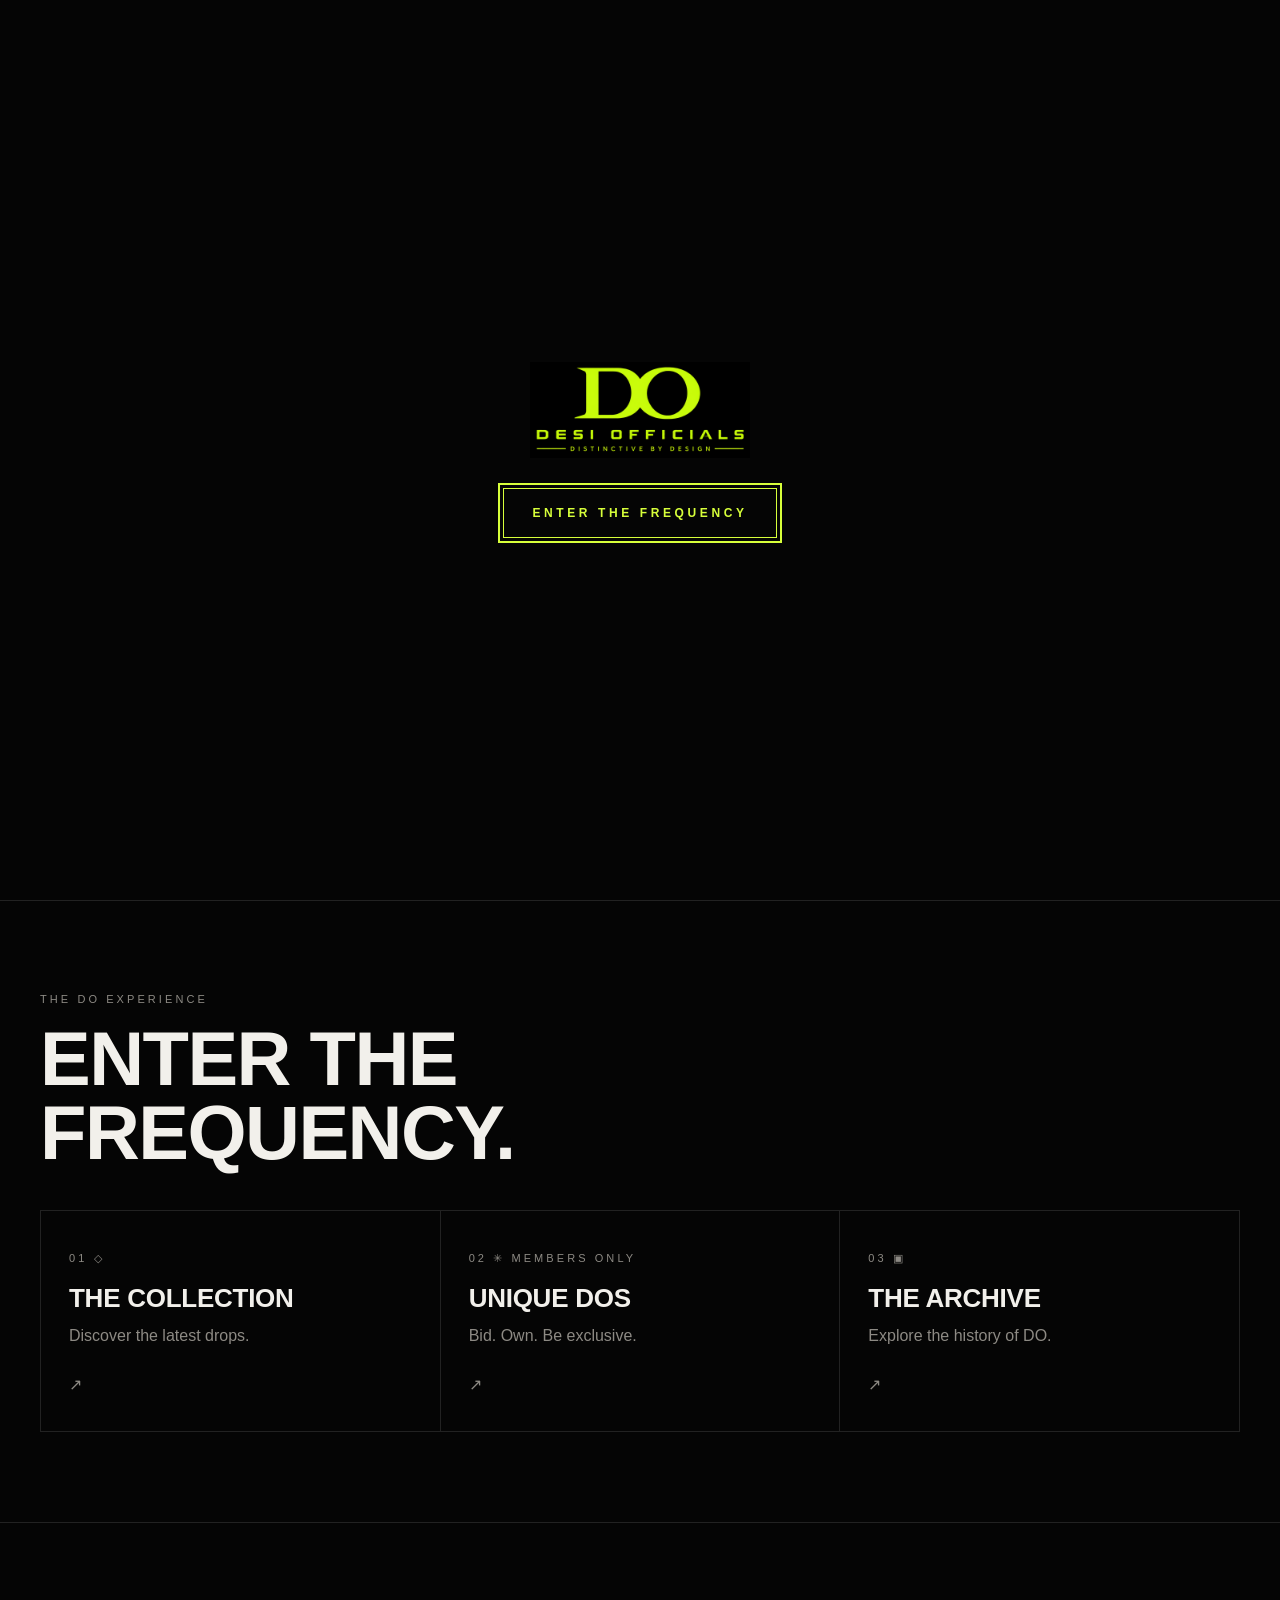
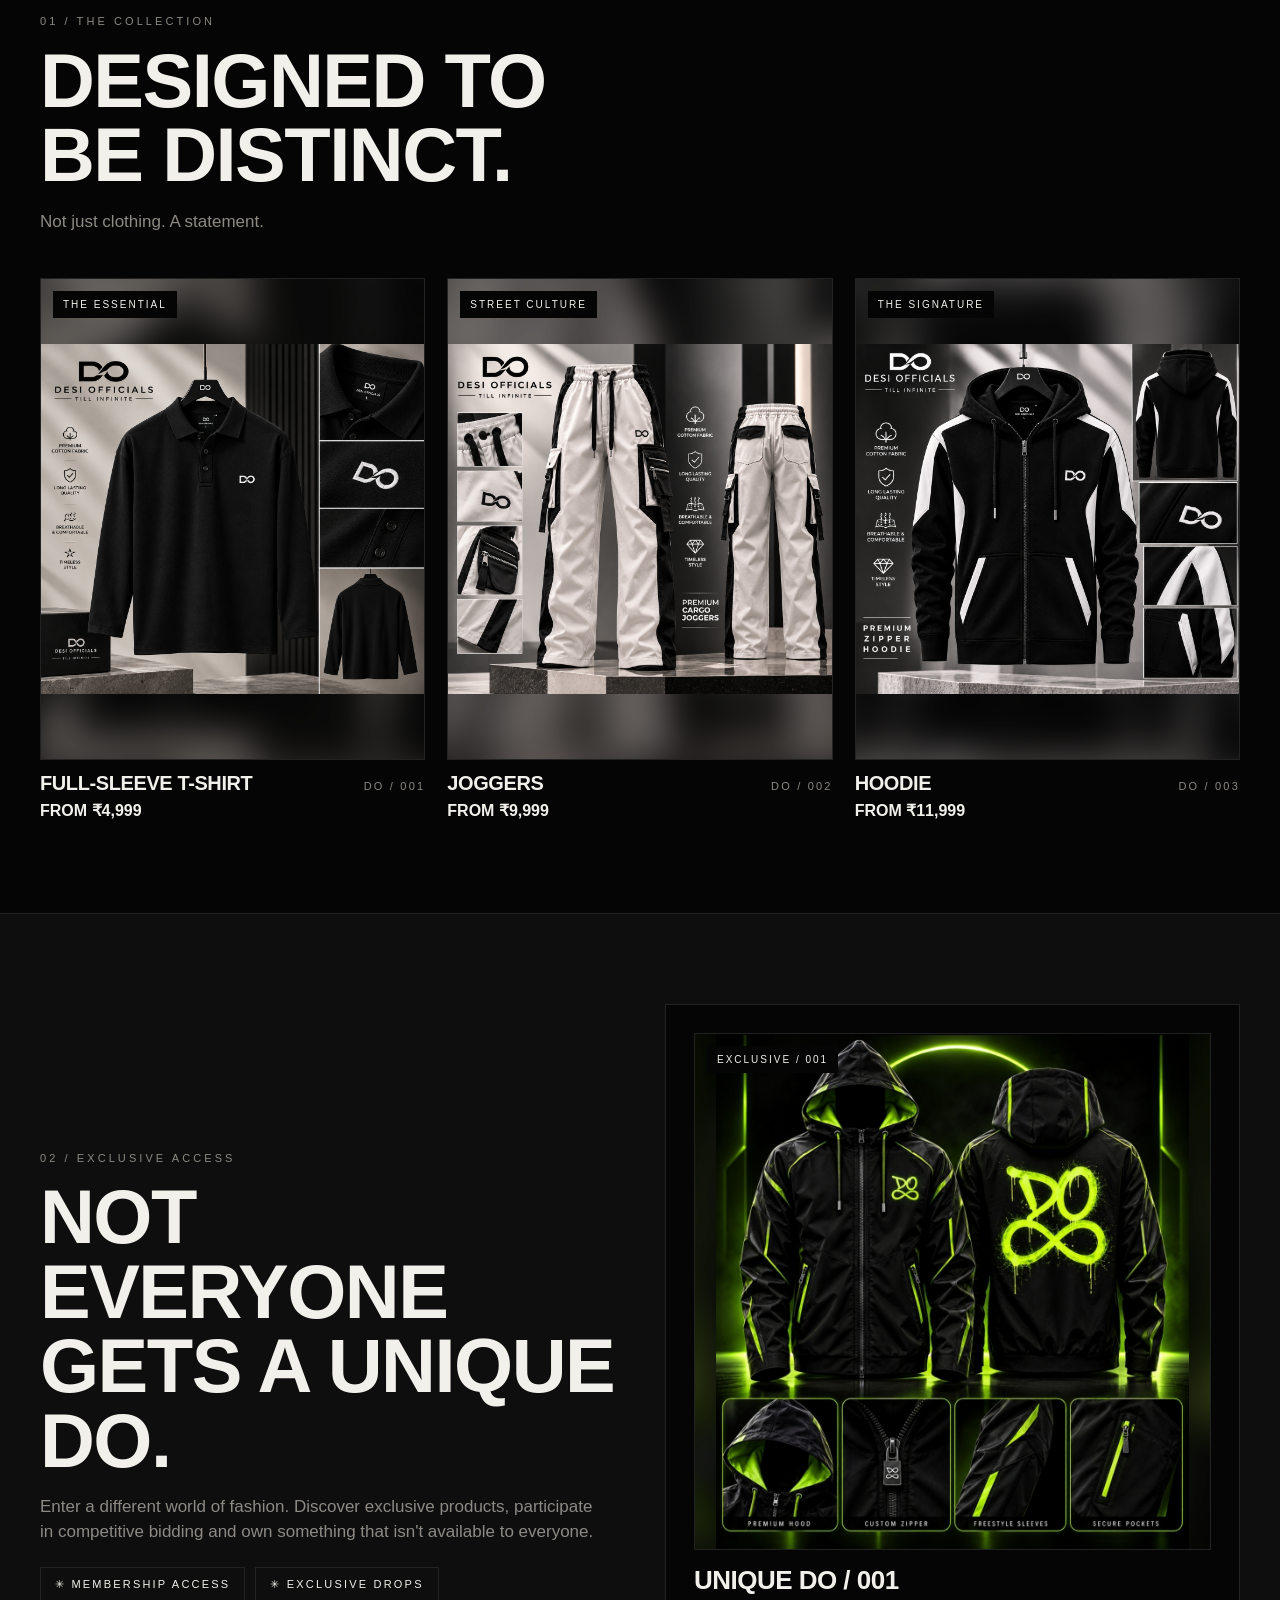
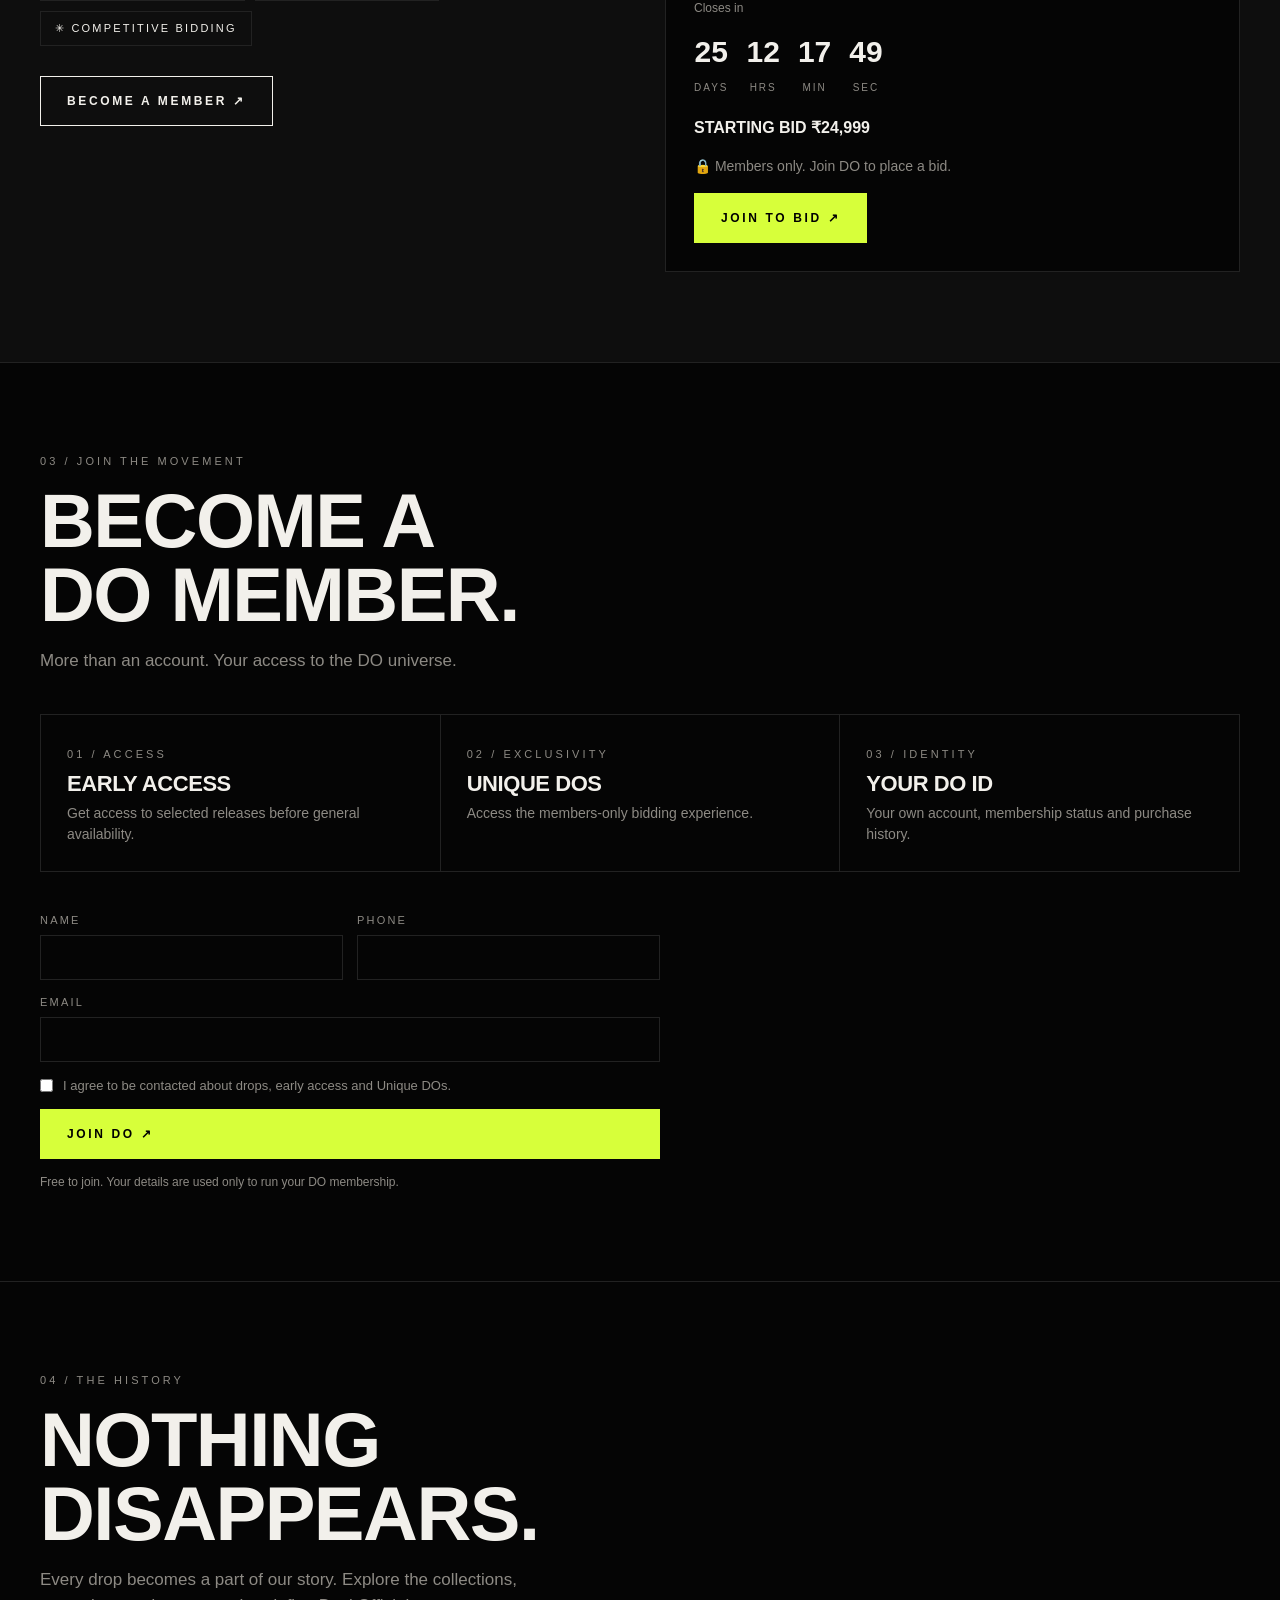
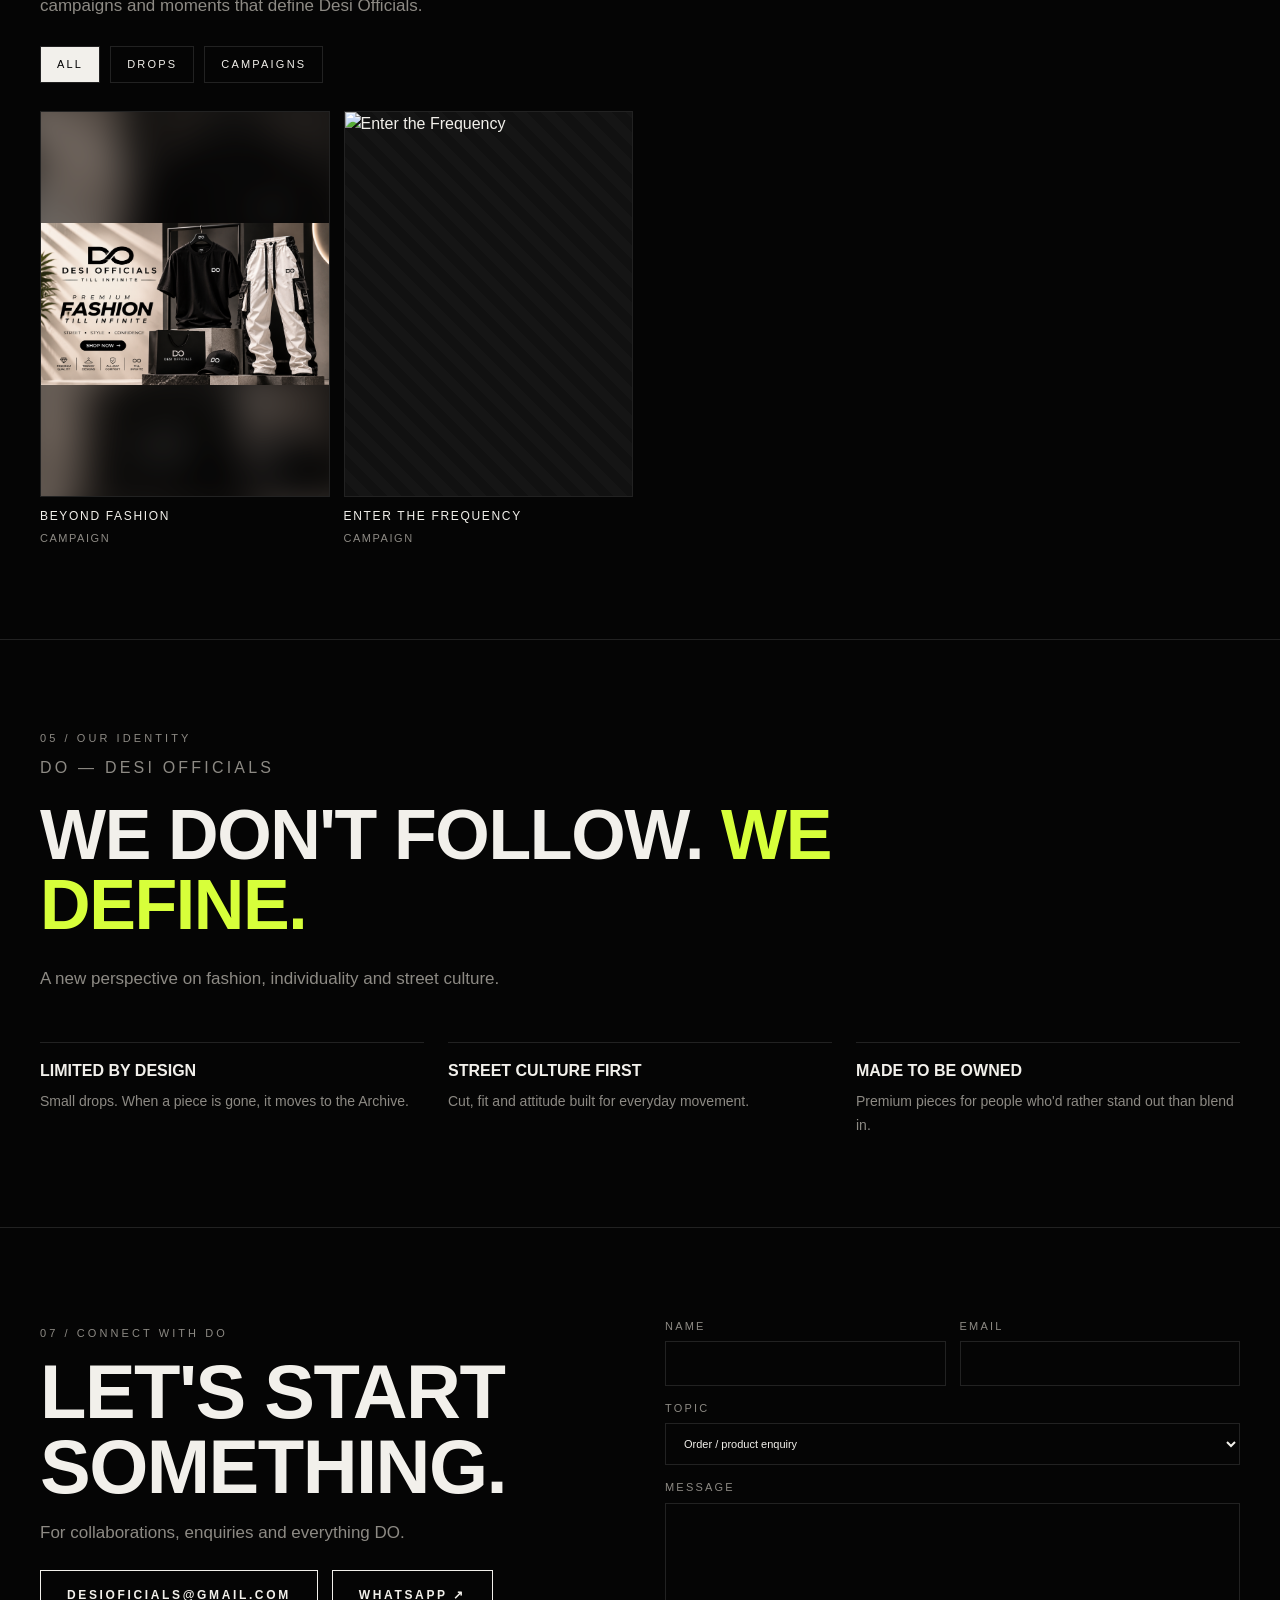
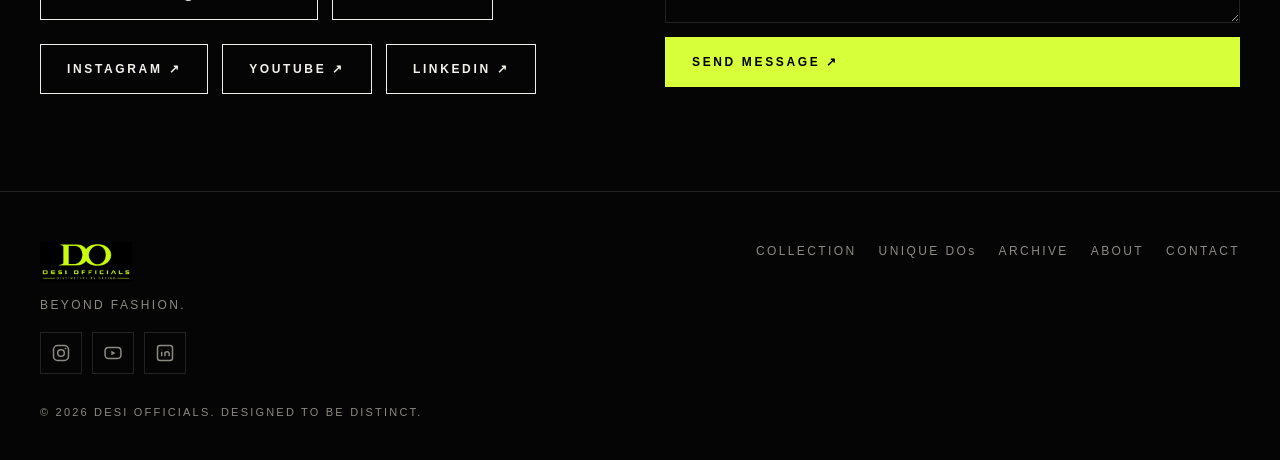
==== index.html @ 67218aec "Refactor loadProducts for better error handling Refactor loadProducts function to improve error hand" ====
<!doctype html>
<html lang="en">
<head>
<meta charset="utf-8">
<meta name="viewport" content="width=device-width, initial-scale=1">
<title>DO — DESI OFFICIALS | Beyond Fashion</title>
<meta name="description" content="DO — DESI OFFICIALS. Beyond fashion. Discover exclusive collections, limited drops and Unique DOs.">
<meta name="theme-color" content="#050505">
<meta property="og:type" content="website">
<meta property="og:title" content="DO — DESI OFFICIALS | Beyond Fashion">
<meta property="og:description" content="Wear the attitude. Live the DO. Exclusive collections, limited drops and Unique DOs.">
<meta property="og:image" content="assets/images/1.png">
<meta name="twitter:card" content="summary_large_image">
<script type="application/ld+json">
{"@context":"https://schema.org","@type":"Organization","name":"DO — DESI OFFICIALS","email":"desioficials@gmail.com","slogan":"Beyond Fashion.","sameAs":["https://www.instagram.com/desi_officials","https://www.linkedin.com/company/desi-officials/","https://www.youtube.com/@desiofficials69"]}
</script>
<style>
:root{--bg:#050505;--bg2:#0e0e0e;--line:#222;--fg:#f2f0eb;--mute:#8d8a84;--acc:#d7ff3a;--danger:#ff5a4f;--ease:cubic-bezier(.2,.7,.2,1)}
*{box-sizing:border-box;margin:0;padding:0}
html{scroll-behavior:smooth;scroll-padding-top:70px}
body{background:var(--bg);color:var(--fg);font-family:"Helvetica Neue",Arial,sans-serif;line-height:1.5;-webkit-font-smoothing:antialiased;overflow-x:hidden}
img{max-width:100%;display:block}
a{color:inherit;text-decoration:none}
button{font:inherit;color:inherit;background:none;border:0;cursor:pointer}
:focus-visible{outline:2px solid var(--acc);outline-offset:3px}
.skip{position:absolute;left:-999px;top:8px;background:var(--acc);color:#000;padding:8px 14px;z-index:999}
.skip:focus{left:8px}
.wrap{max-width:1240px;margin:0 auto;padding:0 20px}
.eyebrow{font-size:11px;letter-spacing:.28em;color:var(--mute);text-transform:uppercase}
h1,h2,h3{font-weight:900;letter-spacing:-.02em;line-height:.98;text-transform:uppercase}
h2{font-size:clamp(34px,6vw,76px);margin:14px 0 16px}
section{padding:90px 0;border-top:1px solid var(--line)}
.lead{color:var(--mute);max-width:560px;font-size:17px}
.btn{display:inline-flex;align-items:center;gap:10px;padding:15px 26px;border:1px solid var(--fg);font-size:12px;letter-spacing:.22em;text-transform:uppercase;font-weight:700;transition:.25s var(--ease)}
.btn:hover{background:var(--fg);color:#000}
.btn.sm{padding:9px 14px;font-size:11px}
.btn.solid{background:var(--acc);border-color:var(--acc);color:#000}
.btn.solid:hover{background:var(--fg);border-color:var(--fg)}
.btn[disabled]{opacity:.4;pointer-events:none}
/* header */
header{position:fixed;top:0;left:0;right:0;z-index:50;background:rgba(5,5,5,.82);backdrop-filter:blur(12px);border-bottom:1px solid var(--line)}
.bar{display:flex;align-items:center;justify-content:space-between;height:64px;gap:16px}
.logo img{height:34px;width:auto}
.logo span{font-weight:900;letter-spacing:.1em}
nav.main{display:flex;gap:28px}
nav.main a{font-size:12px;letter-spacing:.2em;color:var(--mute);transition:.2s}
nav.main a:hover,nav.main a.on{color:var(--fg)}
.icons{display:flex;gap:6px;align-items:center}
.ibtn{width:42px;height:42px;display:grid;place-items:center;font-size:18px;position:relative;border:1px solid transparent}
.ibtn:hover{border-color:var(--line)}
.count{position:absolute;top:2px;right:0;background:var(--acc);color:#000;font-size:10px;font-weight:800;min-width:18px;height:18px;border-radius:9px;display:grid;place-items:center;padding:0 4px}
.count:empty,.count[data-n="0"]{display:none}
.burger{display:none}
.menu{position:fixed;inset:0;background:var(--bg);z-index:70;padding:24px;display:none;flex-direction:column}
.menu.open{display:flex}
.menu .top{display:flex;justify-content:space-between;align-items:center;margin-bottom:30px}
.menu a{font-size:clamp(28px,8vw,44px);font-weight:900;text-transform:uppercase;padding:8px 0;border-bottom:1px solid var(--line)}
.menu a small{font-size:12px;color:var(--mute);margin-right:14px;letter-spacing:.2em}
/* hero */
#home{padding:0;border:0;min-height:100svh;display:flex;align-items:flex-end;position:relative;overflow:hidden}
#home .bg{position:absolute;inset:0}
#home .bg img{width:100%;height:100%;object-fit:cover;opacity:.55}
#home .bg::after{content:"";position:absolute;inset:0;background:linear-gradient(0deg,var(--bg) 4%,transparent 60%)}
#home .wrap{position:relative;padding-bottom:70px;padding-top:120px}
#home h1{font-size:clamp(52px,13vw,190px);margin:18px 0}
#home p.tag{font-size:clamp(14px,2vw,20px);letter-spacing:.18em;margin-bottom:34px}
.scroll{position:absolute;right:20px;bottom:24px;font-size:11px;letter-spacing:.25em;color:var(--mute)}
/* experience */
.tiles{display:grid;grid-template-columns:repeat(3,1fr);gap:1px;background:var(--line);border:1px solid var(--line);margin-top:40px}
.tile{background:var(--bg);padding:34px 28px;min-height:220px;display:flex;flex-direction:column;justify-content:space-between;transition:.3s var(--ease)}
.tile:hover{background:var(--bg2)}
.tile b{font-size:26px;text-transform:uppercase;letter-spacing:-.01em;display:block;margin:10px 0 6px}
.tile span{color:var(--mute)}
/* products */
.grid{display:grid;grid-template-columns:repeat(3,1fr);gap:22px;margin-top:44px}
.card{cursor:pointer;display:block;width:100%;text-align:left}
.ph{aspect-ratio:4/5;background:var(--bg2);overflow:hidden;position:relative;border:1px solid var(--line)}
/* Auto-fit photos: whole picture always visible (never cropped or stretched), any ratio.
   A blurred copy of the same photo fills the leftover space so frames look clean. */
.ph .bd{position:absolute;inset:-14px;background-size:cover;background-position:center;filter:blur(18px) brightness(.5);transform:scale(1.1)}
.ph img{position:relative;width:100%;height:100%;object-fit:contain;transition:transform .7s var(--ease)}
.card:hover .ph img{transform:scale(1.04)}
.ph .badge{position:absolute;left:12px;top:12px;background:var(--bg);font-size:10px;letter-spacing:.2em;padding:6px 10px;z-index:2}
.ph .badge.sold{background:#ff5a4f;color:#fff}
.thumbs{display:flex;gap:8px;margin-top:10px;flex-wrap:wrap}
.thumbs button{width:60px;height:75px;padding:0;border:1px solid var(--line);position:relative;overflow:hidden;background:var(--bg2)}
.thumbs button.on{border-color:var(--acc)}
.thumbs .bd{position:absolute;inset:-8px;background-size:cover;background-position:center;filter:blur(8px) brightness(.5)}
.thumbs img{position:relative;width:100%;height:100%;object-fit:contain}
.loading{color:var(--mute);grid-column:1/-1;padding:40px 0}
.noimg{background:repeating-linear-gradient(45deg,#111,#111 10px,#151515 10px,#151515 20px)}
.meta{display:flex;justify-content:space-between;align-items:baseline;margin-top:14px;gap:10px}
.meta h3{font-size:20px}
.meta .code{color:var(--mute);font-size:11px;letter-spacing:.2em}
.price{font-weight:700;margin-top:4px}
/* unique */
#unique{background:var(--bg2)}
.split{display:grid;grid-template-columns:1fr 1fr;gap:50px;align-items:center}
.chips{display:flex;flex-wrap:wrap;gap:10px;margin:22px 0 30px}
.chip{border:1px solid var(--line);padding:8px 14px;font-size:11px;letter-spacing:.2em}
.panel{border:1px solid var(--line);background:var(--bg);padding:28px}
.panel .ph{aspect-ratio:1;margin-bottom:18px}
.lock{display:flex;gap:12px;align-items:center;color:var(--mute);font-size:14px;margin-bottom:16px}
.timer{display:flex;gap:18px;margin:12px 0 18px}
.timer div{text-align:center}
.timer b{font-size:30px;display:block;font-variant-numeric:tabular-nums}
.timer span{font-size:10px;letter-spacing:.2em;color:var(--mute)}
/* forms */
form{display:grid;gap:14px}
label{font-size:11px;letter-spacing:.2em;color:var(--mute);text-transform:uppercase;display:grid;gap:7px}
input,textarea,select{background:var(--bg);border:1px solid var(--line);color:var(--fg);padding:13px 14px;font:inherit;width:100%;border-radius:0}
input:focus,textarea:focus,select:focus{outline:none;border-color:var(--acc)}
textarea{min-height:120px;resize:vertical}
.row2{display:grid;grid-template-columns:1fr 1fr;gap:14px}
.note{font-size:12px;color:var(--mute)}
.perks{display:grid;grid-template-columns:repeat(3,1fr);gap:1px;background:var(--line);border:1px solid var(--line);margin:40px 0}
.perks div{background:var(--bg);padding:26px}
.perks h3{font-size:22px;margin:8px 0}
.perks p{color:var(--mute);font-size:14px}
.joinbox{max-width:620px}
/* archive */
.filters{display:flex;gap:10px;margin:28px 0;flex-wrap:wrap}
.filters button{border:1px solid var(--line);padding:9px 16px;font-size:11px;letter-spacing:.2em;text-transform:uppercase}
.filters button.on{background:var(--fg);color:#000}
.agrid{display:grid;grid-template-columns:repeat(4,1fr);gap:14px}
.aitem .ph{aspect-ratio:3/4}
.aitem p{font-size:12px;letter-spacing:.14em;margin-top:10px;text-transform:uppercase}
.aitem small{color:var(--mute);letter-spacing:.14em;font-size:11px}
/* about */
.big{font-size:clamp(30px,5.5vw,70px);font-weight:900;text-transform:uppercase;line-height:1;letter-spacing:-.02em;max-width:1000px}
.big em{font-style:normal;color:var(--acc)}
.facts{display:grid;grid-template-columns:repeat(3,1fr);gap:24px;margin-top:50px}
.facts div{border-top:1px solid var(--line);padding-top:16px}
.facts b{display:block;text-transform:uppercase;margin-bottom:6px}
.facts span{color:var(--mute);font-size:14px}
.links{display:flex;gap:14px;flex-wrap:wrap;margin-top:24px}
footer{border-top:1px solid var(--line);padding:50px 0 40px}
footer .cols{display:flex;justify-content:space-between;gap:30px;flex-wrap:wrap}
footer nav{display:flex;gap:22px;flex-wrap:wrap}
footer nav a{font-size:12px;letter-spacing:.2em;color:var(--mute)}
footer nav a:hover{color:var(--fg)}
footer p{margin-top:30px;color:var(--mute);font-size:11px;letter-spacing:.2em}
/* dialogs */
dialog{background:var(--bg);color:var(--fg);border:1px solid var(--line);padding:0;max-width:min(960px,94vw);width:100%;max-height:92vh;overflow:auto;margin:auto}
dialog::backdrop{background:rgba(0,0,0,.78);backdrop-filter:blur(4px)}
.dhead{display:flex;justify-content:space-between;align-items:center;padding:18px 24px;border-bottom:1px solid var(--line);position:sticky;top:0;background:var(--bg);z-index:2}
.dhead h3{font-size:18px}
.dbody{padding:24px}
.pm{display:grid;grid-template-columns:1fr 1fr;gap:30px}
.sizes{display:flex;gap:8px;flex-wrap:wrap}
.sizes button{min-width:50px;padding:11px 12px;border:1px solid var(--line);font-size:13px}
.sizes button.on{background:var(--fg);color:#000;border-color:var(--fg)}
.qty{display:inline-flex;border:1px solid var(--line)}
.qty button{width:40px;height:40px;font-size:18px}
.qty span{min-width:40px;display:grid;place-items:center}
table.sg{width:100%;border-collapse:collapse;font-size:13px;margin-top:8px}
table.sg td,table.sg th{border:1px solid var(--line);padding:8px;text-align:center}
dialog.drawer{margin:0 0 0 auto;height:100vh;max-height:100vh;max-width:460px;border-width:0 0 0 1px}
.line{display:grid;grid-template-columns:70px 1fr auto;gap:14px;padding:14px 0;border-bottom:1px solid var(--line);align-items:center}
.line .ph{aspect-ratio:1}
.line b{display:block;text-transform:uppercase;font-size:14px}
.line small{color:var(--mute)}
.line .rm{color:var(--mute);font-size:12px;text-decoration:underline}
.tot{display:flex;justify-content:space-between;font-size:20px;font-weight:800;margin:18px 0}
.empty{color:var(--mute);padding:40px 0;text-align:center}
.toast{position:fixed;left:50%;bottom:26px;transform:translate(-50%,30px);background:var(--acc);color:#000;padding:13px 20px;font-weight:700;font-size:13px;opacity:0;pointer-events:none;transition:.35s var(--ease);z-index:200;max-width:92vw}
.toast.show{opacity:1;transform:translate(-50%,0)}
.toast.err{background:var(--danger);color:#fff}
.gate{position:fixed;inset:0;z-index:300;background:var(--bg);display:grid;place-items:center;text-align:center;padding:20px;transition:opacity .6s var(--ease),visibility .6s}
.gate.hide{opacity:0;visibility:hidden}
.gate img{width:min(220px,50vw);margin:0 auto 30px}
.gate button{border:1px solid var(--acc);color:var(--acc);padding:15px 28px;letter-spacing:.3em;font-size:12px;font-weight:700}
.gate button:hover{background:var(--acc);color:#000}
.rev{opacity:0;transform:translateY(26px);transition:.9s var(--ease)}
.rev.in{opacity:1;transform:none}
.orders li{list-style:none;border:1px solid var(--line);padding:12px 14px;margin-top:10px;font-size:13px}
.social{display:flex;gap:10px;margin-top:18px}
.social a{width:42px;height:42px;display:grid;place-items:center;border:1px solid var(--line);color:var(--mute);transition:.25s var(--ease)}
.social a:hover{color:#000;background:var(--acc);border-color:var(--acc)}
.social svg{width:20px;height:20px}
dialog.pay{max-width:min(460px,94vw)}
.payamt{font-size:44px;font-weight:900;letter-spacing:-.02em;margin:6px 0 18px}
.qr{width:fit-content;margin:14px auto;line-height:0;border:6px solid #fff;background:#fff}
.qr svg{display:block;width:min(230px,70vw);height:auto}
.upirow{display:flex;gap:8px;align-items:center;justify-content:center;flex-wrap:wrap;font-size:14px;margin-bottom:6px}
.upirow code{background:var(--bg2);border:1px solid var(--line);padding:8px 12px;font-size:13px;word-break:break-all}
.steps{margin:16px 0;padding-left:18px;color:var(--mute);font-size:13px;display:grid;gap:4px}
.paybox{border-top:1px solid var(--line);margin-top:18px;padding-top:18px;display:grid;gap:12px}
.stat{display:inline-block;font-size:10px;letter-spacing:.16em;padding:3px 8px;border:1px solid var(--line);text-transform:uppercase;margin-top:6px}
.stat.ok{color:var(--acc);border-color:var(--acc)}.stat.wait{color:#ffb020;border-color:#ffb020}.stat.bad{color:var(--danger);border-color:var(--danger)}
.center{text-align:center}
@media(max-width:900px){
 nav.main{display:none}.burger{display:grid}
 .grid,.tiles,.perks,.facts{grid-template-columns:1fr}
 .split,.pm{grid-template-columns:1fr}
 .agrid{grid-template-columns:1fr 1fr}
 section{padding:64px 0}
 dialog.drawer{max-width:100vw}
 .row2{grid-template-columns:1fr}
}
@media(prefers-reduced-motion:reduce){*{transition:none!important;animation:none!important}html{scroll-behavior:auto}.rev{opacity:1;transform:none}}
</style>
</head>
<body>
<a class="skip" href="#collection">Skip to collection</a>

<div class="gate" id="gate" role="dialog" aria-label="Welcome">
  <div>
    <img src="assets/images/do-logo.png" alt="DO — DESI OFFICIALS">
    <button id="enter" type="button">ENTER THE FREQUENCY</button>
  </div>
</div>

<header>
  <div class="wrap bar">
    <button class="ibtn burger" id="burger" aria-label="Open menu" aria-expanded="false">☰</button>
    <a class="logo" href="#home" aria-label="DO — DESI OFFICIALS home"><img src="assets/images/do-logo.png" alt="DO"></a>
    <nav class="main" aria-label="Primary">
      <a href="#home">HOME</a><a href="#collection">COLLECTION</a><a href="#unique">UNIQUE DOs</a><a href="#archive">ARCHIVE</a><a href="#about">ABOUT</a>
    </nav>
    <div class="icons">
      <button class="ibtn" id="acctBtn" aria-label="Account">◎</button>
      <button class="ibtn" id="cartBtn" aria-label="Open cart">◇<span class="count" id="cartCount" data-n="0"></span></button>
    </div>
  </div>
</header>

<div class="menu" id="menu" aria-hidden="true">
  <div class="top"><span class="eyebrow">Explore the universe</span><button class="ibtn" id="menuClose" aria-label="Close menu">×</button></div>
  <a href="#home"><small>01</small>Home</a>
  <a href="#collection"><small>02</small>Collection</a>
  <a href="#unique"><small>03</small>Unique DOs</a>
  <a href="#archive"><small>04</small>The Archive</a>
  <a href="#membership"><small>05</small>Membership</a>
  <a href="#about"><small>06</small>About DO</a>
  <a href="#contact"><small>07</small>Contact</a>
</div>

<main id="main">
<section id="home">
  <div class="bg"><img src="assets/images/1.png" alt="DO fashion campaign"></div>
  <div class="wrap">
    <p class="eyebrow">DESI OFFICIALS / EST. DO</p>
    <h1>BEYOND<br>FASHION.</h1>
    <p class="tag">WEAR THE ATTITUDE. LIVE THE DO.</p>
    <a class="btn solid" href="#collection">EXPLORE COLLECTION ↗</a>
  </div>
  <div class="scroll">01 / THE NEW GENERATION — SCROLL ↓</div>
</section>

<section id="experience">
  <div class="wrap rev">
    <p class="eyebrow">The DO Experience</p>
    <h2>ENTER THE<br>FREQUENCY.</h2>
    <div class="tiles">
      <a class="tile" href="#collection"><div><span class="eyebrow">01 ◇</span><b>The Collection</b><span>Discover the latest drops.</span></div><span>↗</span></a>
      <a class="tile" href="#unique"><div><span class="eyebrow">02 ✳ Members only</span><b>Unique DOs</b><span>Bid. Own. Be exclusive.</span></div><span>↗</span></a>
      <a class="tile" href="#archive"><div><span class="eyebrow">03 ▣</span><b>The Archive</b><span>Explore the history of DO.</span></div><span>↗</span></a>
    </div>
  </div>
</section>

<section id="collection">
  <div class="wrap">
    <div class="rev">
      <p class="eyebrow">01 / The Collection</p>
      <h2>DESIGNED TO<br>BE DISTINCT.</h2>
      <p class="lead">Not just clothing. A statement.</p>
    </div>
    <div class="grid" id="productGrid"></div>
  </div>
</section>

<section id="unique">
  <div class="wrap split">
    <div class="rev">
      <p class="eyebrow">02 / Exclusive Access</p>
      <h2>NOT EVERYONE GETS A UNIQUE DO.</h2>
      <p class="lead">Enter a different world of fashion. Discover exclusive products, participate in competitive bidding and own something that isn't available to everyone.</p>
      <div class="chips"><span class="chip">✳ MEMBERSHIP ACCESS</span><span class="chip">✳ EXCLUSIVE DROPS</span><span class="chip">✳ COMPETITIVE BIDDING</span></div>
      <a class="btn" href="#membership" id="uniqueJoin">BECOME A MEMBER ↗</a>
    </div>
    <div class="panel rev">
      <div class="ph" id="uniquePh"><span class="badge">EXCLUSIVE / 001</span></div>
      <h3 style="font-size:26px">UNIQUE DO / 001</h3>
      <p class="note" style="margin-top:6px">Closes in</p>
      <div class="timer" id="timer"><div><b id="tD">00</b><span>DAYS</span></div><div><b id="tH">00</b><span>HRS</span></div><div><b id="tM">00</b><span>MIN</span></div><div><b id="tS">00</b><span>SEC</span></div></div>
      <p class="price" id="startBid"></p>
      <div id="bidArea" style="margin-top:16px"></div>
    </div>
  </div>
</section>

<section id="membership">
  <div class="wrap">
    <div class="rev">
      <p class="eyebrow">03 / Join the Movement</p>
      <h2>BECOME A<br>DO MEMBER.</h2>
      <p class="lead">More than an account. Your access to the DO universe.</p>
    </div>
    <div class="perks rev">
      <div><span class="eyebrow">01 / Access</span><h3>EARLY ACCESS</h3><p>Get access to selected releases before general availability.</p></div>
      <div><span class="eyebrow">02 / Exclusivity</span><h3>UNIQUE DOs</h3><p>Access the members-only bidding experience.</p></div>
      <div><span class="eyebrow">03 / Identity</span><h3>YOUR DO ID</h3><p>Your own account, membership status and purchase history.</p></div>
    </div>
    <div class="joinbox rev" id="joinBox"></div>
  </div>
</section>

<section id="archive">
  <div class="wrap">
    <div class="rev">
      <p class="eyebrow">04 / The History</p>
      <h2>NOTHING<br>DISAPPEARS.</h2>
      <p class="lead">Every drop becomes a part of our story. Explore the collections, campaigns and moments that define Desi Officials.</p>
    </div>
    <div class="filters" id="filters" role="group" aria-label="Filter archive">
      <button class="on" data-f="all">All</button><button data-f="drop">Drops</button><button data-f="campaign">Campaigns</button>
    </div>
    <div class="agrid" id="archiveGrid"></div>
  </div>
</section>

<section id="about">
  <div class="wrap rev">
    <p class="eyebrow">05 / Our Identity</p>
    <h2 style="font-size:clamp(14px,2vw,16px);letter-spacing:.2em;color:var(--mute);font-weight:400;margin-bottom:24px">DO — DESI OFFICIALS</h2>
    <p class="big">WE DON'T FOLLOW. <em>WE DEFINE.</em></p>
    <p class="lead" style="margin-top:26px">A new perspective on fashion, individuality and street culture.</p>
    <div class="facts">
      <div><b>Limited by design</b><span>Small drops. When a piece is gone, it moves to the Archive.</span></div>
      <div><b>Street culture first</b><span>Cut, fit and attitude built for everyday movement.</span></div>
      <div><b>Made to be owned</b><span>Premium pieces for people who'd rather stand out than blend in.</span></div>
    </div>
  </div>
</section>

<section id="contact">
  <div class="wrap split">
    <div class="rev">
      <p class="eyebrow">07 / Connect with DO</p>
      <h2>LET'S START<br>SOMETHING.</h2>
      <p class="lead">For collaborations, enquiries and everything DO.</p>
      <div class="links">
        <a class="btn" href="mailto:desioficials@gmail.com">desioficials@gmail.com</a>
        <a class="btn" id="waLink" href="#contact" hidden>WhatsApp ↗</a>
      </div>
      <div class="links">
        <a class="btn" href="https://www.instagram.com/desi_officials" target="_blank" rel="noopener">Instagram ↗</a>
        <a class="btn" href="https://www.youtube.com/@desiofficials69" target="_blank" rel="noopener">YouTube ↗</a>
        <a class="btn" href="https://www.linkedin.com/company/desi-officials/" target="_blank" rel="noopener">LinkedIn ↗</a>
      </div>
    </div>
    <form id="contactForm" class="rev" novalidate>
      <div class="row2">
        <label>Name<input name="name" required autocomplete="name"></label>
        <label>Email<input name="email" type="email" required autocomplete="email"></label>
      </div>
      <label>Topic<select name="topic"><option>Order / product enquiry</option><option>Collaboration</option><option>Unique DOs</option><option>Other</option></select></label>
      <label>Message<textarea name="message" required></textarea></label>
      <button class="btn solid" type="submit">SEND MESSAGE ↗</button>
      <p class="note" id="contactNote"></p>
    </form>
  </div>
</section>
</main>

<footer>
  <div class="wrap">
    <div class="cols">
      <div><img src="assets/images/do-logo.png" alt="DO — DESI OFFICIALS" style="height:40px;width:auto"><p style="margin-top:14px;letter-spacing:.2em;font-size:12px">BEYOND FASHION.</p>
        <div class="social" aria-label="Follow DO">
          <a href="https://www.instagram.com/desi_officials" target="_blank" rel="noopener" aria-label="DO on Instagram"><svg viewBox="0 0 24 24" fill="none" stroke="currentColor" stroke-width="1.8" aria-hidden="true"><rect x="3" y="3" width="18" height="18" rx="5"/><circle cx="12" cy="12" r="4"/><circle cx="17.3" cy="6.7" r="1" fill="currentColor" stroke="none"/></svg></a>
          <a href="https://www.youtube.com/@desiofficials69" target="_blank" rel="noopener" aria-label="DO on YouTube"><svg viewBox="0 0 24 24" fill="none" stroke="currentColor" stroke-width="1.8" aria-hidden="true"><rect x="2.5" y="5.5" width="19" height="13" rx="4"/><path d="M10 9.2v5.6l5-2.8z" fill="currentColor" stroke="none"/></svg></a>
          <a href="https://www.linkedin.com/company/desi-officials/" target="_blank" rel="noopener" aria-label="DO on LinkedIn"><svg viewBox="0 0 24 24" fill="none" stroke="currentColor" stroke-width="1.8" aria-hidden="true"><rect x="3" y="3" width="18" height="18" rx="3"/><path d="M8 10.5V16M8 7.6v.1M12 16v-5.5m0 2.5c0-1.6 1-2.6 2.4-2.6S17 11.4 17 13v3"/></svg></a>
        </div></div>
      <nav aria-label="Footer"><a href="#collection">COLLECTION</a><a href="#unique">UNIQUE DOs</a><a href="#archive">ARCHIVE</a><a href="#about">ABOUT</a><a href="#contact">CONTACT</a></nav>
    </div>
    <p>© 2026 DESI OFFICIALS. DESIGNED TO BE DISTINCT.</p>
  </div>
</footer>

<!-- Product dialog -->
<dialog id="pDlg" aria-label="Product details">
  <div class="dhead"><h3 id="pTitle"></h3><button class="ibtn" data-close aria-label="Close">×</button></div>
  <div class="dbody pm">
    <div><div class="ph" id="pPh"></div><div class="thumbs" id="pThumbs"></div></div>
    <div>
      <p class="eyebrow" id="pCode"></p>
      <p class="price" id="pPrice" style="font-size:26px;margin:8px 0 14px"></p>
      <p class="lead" id="pDesc" style="font-size:15px"></p>
      <p class="eyebrow" style="margin:22px 0 10px">Size <span id="pSizeErr" style="color:var(--danger);letter-spacing:0;text-transform:none"></span></p>
      <div class="sizes" id="pSizes"></div>
      <p class="eyebrow" style="margin:22px 0 10px">Quantity</p>
      <div class="qty"><button id="pMinus" aria-label="Decrease">−</button><span id="pQty">1</span><button id="pPlus" aria-label="Increase">+</button></div>
      <div style="display:flex;gap:10px;margin-top:26px;flex-wrap:wrap"><button class="btn solid" id="pAdd">ADD TO CART ↗</button><button class="btn" id="pBuy">BUY NOW</button></div>
      <details style="margin-top:24px"><summary class="eyebrow" style="cursor:pointer">Size guide (cm)</summary>
        <table class="sg"><tr><th>Size</th><th>Chest</th><th>Length</th></tr><tr><td>S</td><td>96</td><td>68</td></tr><tr><td>M</td><td>101</td><td>70</td></tr><tr><td>L</td><td>106</td><td>72</td></tr><tr><td>XL</td><td>111</td><td>74</td></tr><tr><td>XXL</td><td>116</td><td>76</td></tr></table>
        <p class="note" style="margin-top:8px">Indicative measurements. Replace with your real size chart.</p></details>
      <p class="note" style="margin-top:20px">Free shipping across India on orders above ₹10,000 · Exchange within 7 days of delivery.</p>
    </div>
  </div>
</dialog>

<!-- Cart drawer -->
<dialog id="cDlg" class="drawer" aria-label="Your cart">
  <div class="dhead"><h3>YOUR CART</h3><button class="ibtn" data-close aria-label="Close cart">×</button></div>
  <div class="dbody">
    <div id="cLines"></div>
    <div id="cFoot" hidden>
      <div class="tot"><span>TOTAL</span><span id="cTotal"></span></div>
      <form id="checkoutForm" novalidate>
        <label>Full name<input name="name" required autocomplete="name"></label>
        <div class="row2"><label>Phone<input name="phone" type="tel" required autocomplete="tel"></label><label>Pincode<input name="pin" required inputmode="numeric" autocomplete="postal-code"></label></div>
        <label>Delivery address<textarea name="address" required style="min-height:80px" autocomplete="street-address"></textarea></label>
        <button class="btn solid" type="submit" style="justify-content:center">CONTINUE TO PAYMENT ↗</button>
        <p class="note">Payment is by UPI only (GPay, PhonePe, Paytm, BHIM and more). You'll see the QR on the next step.</p>
      </form>
    </div>
  </div>
</dialog>

<!-- UPI payment dialog -->
<dialog id="payDlg" class="pay" aria-label="Pay with UPI">
  <div class="dhead"><h3>PAY WITH UPI</h3><button class="ibtn" data-close aria-label="Close">×</button></div>
  <div class="dbody" id="payBody"></div>
</dialog>

<!-- Account dialog -->
<dialog id="aDlg" aria-label="Your DO account">
  <div class="dhead"><h3>YOUR DO ID</h3><button class="ibtn" data-close aria-label="Close">×</button></div>
  <div class="dbody" id="aBody"></div>
</dialog>

<div class="toast" id="toast" role="status" aria-live="polite"></div>

<script>
/* ============ CONFIG — edit these ============ */
const CONFIG = {
  WHATSAPP: "",            // e.g. "919876543210" (country code, no + or spaces). Leave "" to use email.
  EMAIL: "desioficials@gmail.com",
  FORM_ENDPOINT: "",       // Optional: Formspree / Cloudflare Worker URL that accepts a JSON POST. Leave "" to use WhatsApp/email.
  UNIQUE_ENDS: "2026-12-31T23:59:00+05:30",
  UNIQUE_START_BID: 24999,
  /* UPI. The live site takes these from wrangler.toml (UPI_ID / PAYEE_NAME). The values here are only
     a backup used if the orders API can't be reached. PAYEE_NAME is the brand name shown in the UPI app. */
  UPI_ID: "mrlast1997@okhdfcbank",
  PAYEE_NAME: "DO DESI OFFICIALS",
  SHOW_UPI_ID: true        // false = show only the QR / pay button, hide the UPI ID text
};
/* ============ QR code generator (no external library) ============ */
/* Minimal QR Code generator: byte mode, error correction M, versions 1-10 (up to ~213 bytes). */
function qrMatrix(text){
  const bytes=[...new TextEncoder().encode(text)];
  const ECC=[10,16,26,18,24,16,18,22,22,26], BLK=[1,1,1,2,2,4,4,4,5,5]; // index = version-1 (level M)
  const rawCw=v=>{let r=(16*v+128)*v+64;if(v>=2){const a=Math.floor(v/7)+2;r-=(25*a-10)*a-55;if(v>=7)r-=36}return r>>3};
  let ver=0,dataCw=0;
  for(let v=1;v<=10;v++){
    const cap=rawCw(v)-ECC[v-1]*BLK[v-1];
    if(4+(v<=9?8:16)+bytes.length*8<=cap*8){ver=v;dataCw=cap;break}
  }
  if(!ver)throw new Error("QR: text too long");
  // --- data bits
  const bits=[];const put=(val,n)=>{for(let i=n-1;i>=0;i--)bits.push((val>>>i)&1)};
  put(4,4);put(bytes.length,ver<=9?8:16);bytes.forEach(b=>put(b,8));
  put(0,Math.min(4,dataCw*8-bits.length));
  while(bits.length%8)bits.push(0);
  const data=[];for(let i=0;i<bits.length;i+=8){let b=0;for(let j=0;j<8;j++)b=(b<<1)|bits[i+j];data.push(b)}
  for(let pad=0xEC;data.length<dataCw;pad^=0xEC^0x11)data.push(pad);
  // --- Reed-Solomon
  const mul=(x,y)=>{let z=0;for(let i=7;i>=0;i--){z=(z<<1)^((z>>>7)*0x11D);z^=((y>>>i)&1)*x}return z};
  const divisor=n=>{const r=new Array(n-1).fill(0);r.push(1);let root=1;for(let i=0;i<n;i++){for(let j=0;j<r.length;j++){r[j]=mul(r[j],root);if(j+1<r.length)r[j]^=r[j+1]}root=mul(root,2)}return r};
  const remainder=(d,div)=>{const r=new Array(div.length).fill(0);for(const b of d){const f=b^r.shift();r.push(0);div.forEach((c,i)=>{r[i]^=mul(c,f)})}return r};
  const nb=BLK[ver-1],el=ECC[ver-1],raw=rawCw(ver),nShort=nb-raw%nb,shortLen=Math.floor(raw/nb);
  const rs=divisor(el),blocks=[];
  for(let i=0,k=0;i<nb;i++){
    const dat=data.slice(k,k+shortLen-el+(i<nShort?0:1));k+=dat.length;
    const ecc=remainder(dat,rs);if(i<nShort)dat.push(0);blocks.push(dat.concat(ecc));
  }
  const all=[];
  for(let i=0;i<blocks[0].length;i++)blocks.forEach((b,j)=>{if(i!==shortLen-el||j>=nShort)all.push(b[i])});
  // --- matrix
  const size=ver*4+17;
  const mod=Array.from({length:size},()=>new Array(size).fill(false));
  const fn=Array.from({length:size},()=>new Array(size).fill(false));
  const setF=(x,y,d)=>{mod[y][x]=d;fn[y][x]=true};
  for(let i=0;i<size;i++){setF(6,i,i%2===0);setF(i,6,i%2===0)}
  const finder=(cx,cy)=>{for(let dy=-4;dy<=4;dy++)for(let dx=-4;dx<=4;dx++){const d=Math.max(Math.abs(dx),Math.abs(dy)),x=cx+dx,y=cy+dy;if(x>=0&&x<size&&y>=0&&y<size)setF(x,y,d!==2&&d!==4)}};
  finder(3,3);finder(size-4,3);finder(3,size-4);
  const na=ver===1?0:Math.floor(ver/7)+2;
  const pos=[];if(na){const step=Math.floor((ver*8+na*3+5)/(na*4-4))*2;pos.push(6);for(let p=size-7;pos.length<na;p-=step)pos.splice(1,0,p)}
  pos.forEach((px,i)=>pos.forEach((py,j)=>{
    if((i===0&&j===0)||(i===0&&j===na-1)||(i===na-1&&j===0))return;
    for(let dy=-2;dy<=2;dy++)for(let dx=-2;dx<=2;dx++)setF(px+dx,py+dy,Math.max(Math.abs(dx),Math.abs(dy))!==1);
  }));
  const fmt=mask=>{
    const d=(0<<3)|mask;let r=d;for(let i=0;i<10;i++)r=(r<<1)^((r>>>9)*0x537);
    const b=((d<<10)|r)^0x5412,g=i=>((b>>>i)&1)!==0;
    for(let i=0;i<=5;i++)setF(8,i,g(i));setF(8,7,g(6));setF(8,8,g(7));setF(7,8,g(8));
    for(let i=9;i<15;i++)setF(14-i,8,g(i));
    for(let i=0;i<8;i++)setF(size-1-i,8,g(i));
    for(let i=8;i<15;i++)setF(8,size-15+i,g(i));
    setF(8,size-8,true);
  };
  fmt(0);
  if(ver>=7){let r=ver;for(let i=0;i<12;i++)r=(r<<1)^((r>>>11)*0x1F25);const b=(ver<<12)|r;
    for(let i=0;i<18;i++){const c=((b>>>i)&1)!==0,a=size-11+i%3,bb=Math.floor(i/3);setF(a,bb,c);setF(bb,a,c)}}
  // --- place data
  let bi=0;
  for(let right=size-1;right>=1;right-=2){
    if(right===6)right=5;
    for(let vert=0;vert<size;vert++)for(let j=0;j<2;j++){
      const x=right-j,up=((right+1)&2)===0,y=up?size-1-vert:vert;
      if(!fn[y][x]&&bi<all.length*8){mod[y][x]=((all[bi>>>3]>>>(7-(bi&7)))&1)!==0;bi++}
    }
  }
  // --- mask (choose lowest penalty)
  const inv=(m,x,y)=>{switch(m){case 0:return(x+y)%2===0;case 1:return y%2===0;case 2:return x%3===0;case 3:return(x+y)%3===0;
    case 4:return(Math.floor(x/3)+Math.floor(y/2))%2===0;case 5:return x*y%2+x*y%3===0;case 6:return(x*y%2+x*y%3)%2===0;default:return((x+y)%2+x*y%3)%2===0}};
  const penalty=g=>{
    let p=0;
    for(let t=0;t<2;t++){for(let a=0;a<size;a++){let run=1;for(let b=1;b<size;b++){const c=t?g[b][a]:g[a][b],q=t?g[b-1][a]:g[a][b-1];
      if(c===q){run++;if(run===5)p+=3;else if(run>5)p++}else run=1}}}
    for(let y=0;y<size-1;y++)for(let x=0;x<size-1;x++){const c=g[y][x];if(c===g[y][x+1]&&c===g[y+1][x]&&c===g[y+1][x+1])p+=3}
    const pat=[true,false,true,true,true,false,true,false,false,false,false];
    for(let t=0;t<2;t++)for(let a=0;a<size;a++)for(let b=0;b<=size-11;b++){
      let m1=true,m2=true;for(let k=0;k<11;k++){const c=t?g[b+k][a]:g[a][b+k];if(c!==pat[k])m1=false;if(c!==pat[10-k])m2=false}
      if(m1||m2)p+=40}
    let dark=0;for(const r of g)for(const c of r)if(c)dark++;
    p+=Math.floor(Math.abs(dark*20-size*size*10)/(size*size))*10;
    return p;
  };
  let best=0,bestP=Infinity,bestG=null;
  for(let m=0;m<8;m++){
    const g=mod.map((row,y)=>row.map((c,x)=>fn[y][x]?c:c!==inv(m,x,y)));
    // temporarily write format bits for this mask
    const saved=mod.map(r=>r.slice());fmt(m);
    for(let y=0;y<size;y++)for(let x=0;x<size;x++)if(fn[y][x])g[y][x]=mod[y][x];
    for(let y=0;y<size;y++)mod[y]=saved[y];
    const p=penalty(g);if(p<bestP){bestP=p;best=m;bestG=g}
  }
  return bestG;
}
/* Returns an SVG string (black modules on white, with 4-module quiet zone). */
function qrSvg(text,px){
  const g=qrMatrix(text),n=g.length,q=4;let d="";
  g.forEach((row,y)=>row.forEach((c,x)=>{if(c)d+=`M${x+q} ${y+q}h1v1h-1z`}));
  return `<svg xmlns="http://www.w3.org/2000/svg" viewBox="0 0 ${n+q*2} ${n+q*2}" width="${px||240}" height="${px||240}" shape-rendering="crispEdges" role="img" aria-label="UPI payment QR code"><rect width="100%" height="100%" fill="#fff"/><path d="${d}" fill="#000"/></svg>`;
}
if(typeof module!=="undefined")module.exports={qrMatrix,qrSvg};
/* Used only if the products API can't be reached (e.g. site opened without the Worker). */
const FALLBACK_PRODUCTS = [
  {id:"do-001",code:"DO / 001",name:"Full-Sleeve T-Shirt",tag:"THE ESSENTIAL",price:4999,images:["assets/images/3.png"],sizes:["S","M","L","XL","XXL"],desc:"Heavyweight full-sleeve tee with a relaxed street fit. The foundation of every DO fit.",status:"live"},
  {id:"do-002",code:"DO / 002",name:"Joggers",tag:"STREET CULTURE",price:9999,images:["assets/images/4.png"],sizes:["S","M","L","XL","XXL"],desc:"Tapered joggers built for movement, with a clean silhouette and premium feel.",status:"live"},
  {id:"do-003",code:"DO / 003",name:"Hoodie",tag:"THE SIGNATURE",price:11999,images:["assets/images/5.png"],sizes:["S","M","L","XL","XXL"],desc:"The signature DO hoodie. Heavy, structured and made to be noticed.",status:"live"}
];
/* Campaign tiles in the Archive (products marked "Archived" in the admin are added automatically). */
const CAMPAIGNS = [
  {t:"Beyond Fashion",y:"Campaign",k:"campaign",img:"assets/images/1.png"},
  {t:"Enter the Frequency",y:"Campaign",k:"campaign",img:"assets/images/2.png"}
];
let PRODUCTS = [];

/* ============ helpers ============ */
const $=(s,r=document)=>r.querySelector(s), $$=(s,r=document)=>[...r.querySelectorAll(s)];
const inr=n=>"₹"+n.toLocaleString("en-IN");
const store={get(k,d){try{const v=localStorage.getItem(k);return v===null?d:JSON.parse(v)}catch{return d}},set(k,v){try{localStorage.setItem(k,JSON.stringify(v))}catch{}}};
const sess={get(k){try{return sessionStorage.getItem(k)}catch{return null}},set(k,v){try{sessionStorage.setItem(k,v)}catch{}}};
function toast(msg,err){const t=$("#toast");t.textContent=msg;t.className="toast show"+(err?" err":"");clearTimeout(toast.t);toast.t=setTimeout(()=>t.className="toast",3600)}
function el(tag,attrs={},...kids){const e=document.createElement(tag);for(const[k,v]of Object.entries(attrs)){if(k==="class")e.className=v;else if(k.startsWith("on"))e.addEventListener(k.slice(2),v);else e.setAttribute(k,v)}kids.forEach(c=>e.append(c));return e}
function validEmail(v){return /^[^\s@]+@[^\s@]+\.[^\s@]+$/.test(v)}
function validPhone(v){return v.replace(/\D/g,"").length>=10}
function img(src,alt){const i=el("img",{src,alt,loading:"lazy",decoding:"async"});return i}
const okImg=u=>typeof u==="string"&&/^(\/api\/img\/[a-f0-9]{16}|assets\/images\/[\w.\-]{1,80})$/.test(u);
/* Fill a frame with an auto-fitted photo (full picture + blurred backdrop). */
function fillPh(box,src,alt){
  box.querySelectorAll(".bd,img").forEach(n=>n.remove());box.classList.remove("noimg");
  if(!okImg(src)){box.classList.add("noimg");return box}
  const b=el("div",{class:"bd"});b.style.backgroundImage=`url("${src}")`;
  box.prepend(b);box.append(img(src,alt));return box;
}
const ph=(src,alt)=>fillPh(el("div",{class:"ph"}),src,alt);
const pic=p=>(p.images&&p.images[0])||"";
document.addEventListener("error",e=>{if(e.target.tagName==="IMG"){e.target.removeAttribute("src");e.target.parentElement&&e.target.parentElement.classList.add("noimg")}},true);

/* Delivery: endpoint → WhatsApp → email. Called directly from a user gesture. */
function deliver(subject,text,data){
  if(CONFIG.FORM_ENDPOINT){
    return fetch(CONFIG.FORM_ENDPOINT,{method:"POST",headers:{"Content-Type":"application/json",Accept:"application/json"},body:JSON.stringify({subject,message:text,...data})})
      .then(r=>{if(!r.ok)throw 0;return "sent"}).catch(()=>fallback());
  }
  return Promise.resolve(fallback());
  function fallback(){
    if(CONFIG.WHATSAPP){window.open(`https://wa.me/${CONFIG.WHATSAPP}?text=${encodeURIComponent(subject+"\n\n"+text)}`,"_blank","noopener");return "whatsapp"}
    location.href=`mailto:${CONFIG.EMAIL}?subject=${encodeURIComponent(subject)}&body=${encodeURIComponent(text)}`;return "mailto";
  }
}
const sentMsg={sent:"Sent. We'll get back to you soon.",whatsapp:"Opening WhatsApp — press send to finish.",mailto:"Opening your email app — press send to finish."};

/* ============ gate + menu ============ */
(function(){
  const g=$("#gate");
  const skip=sess.get("do-entered")||(location.hash&&location.hash!=="#home");
  const close=()=>{g.classList.add("hide");sess.set("do-entered","1");document.body.style.overflow=""};
  if(skip){g.classList.add("hide")}else{document.body.style.overflow="hidden";$("#enter").focus()}
  $("#enter").onclick=close;
  document.addEventListener("keydown",e=>{if(e.key==="Escape"&&!g.classList.contains("hide"))close()});
  const m=$("#menu"),b=$("#burger");
  const setMenu=o=>{m.classList.toggle("open",o);b.setAttribute("aria-expanded",o);m.setAttribute("aria-hidden",!o);document.body.style.overflow=o?"hidden":""};
  b.onclick=()=>setMenu(true);$("#menuClose").onclick=()=>setMenu(false);
  $$("a",m).forEach(a=>a.onclick=()=>setMenu(false));
  document.addEventListener("keydown",e=>{if(e.key==="Escape")setMenu(false)});
  if(CONFIG.WHATSAPP){const w=$("#waLink");w.hidden=false;w.href="https://wa.me/"+CONFIG.WHATSAPP;w.target="_blank";w.rel="noopener"}
})();

/* ============ products ============ */
const grid=$("#productGrid");
const prodById=id=>PRODUCTS.find(p=>p.id===id);
function cleanProduct(p){
  if(!p||typeof p.id!=="string"||typeof p.name!=="string")return null;
  const price=Number(p.price);if(!(price>0))return null;
  return {id:p.id,code:String(p.code||""),name:p.name,tag:String(p.tag||""),price,desc:String(p.desc||""),
    sizes:Array.isArray(p.sizes)&&p.sizes.length?p.sizes.map(String):["One Size"],
    images:(Array.isArray(p.images)?p.images:[]).filter(okImg),
    status:["live","soldout","archived"].includes(p.status)?p.status:"live"};
}
function renderProducts(){
  grid.replaceChildren();
  const shown=PRODUCTS.filter(p=>p.status!=="archived");
  if(!shown.length){grid.append(el("p",{class:"loading"},"New drop coming soon."));return}
  shown.forEach(p=>{
    const sold=p.status==="soldout";
    const frame=ph(pic(p),p.name);frame.append(el("span",{class:"badge"+(sold?" sold":"")},sold?"SOLD OUT":p.tag));
    const c=el("button",{class:"card",type:"button","aria-label":`View ${p.name}, ${sold?"sold out":"from "+inr(p.price)}`},frame,
      el("div",{class:"meta"},el("h3",{},p.name),el("span",{class:"code"},p.code)),
      el("p",{class:"price"},sold?"SOLD OUT":"FROM "+inr(p.price)));
    c.onclick=()=>openProduct(p);
    grid.append(c);
  });
}

async function loadProducts() {
  grid.replaceChildren(
    el("p", { class: "loading" }, "Loading collection…")
  );

  let list = null;
  let timeoutId;

  try {
    const ctl = new AbortController();

    timeoutId = setTimeout(() => {
      ctl.abort();
    }, 8000);

    const r = await fetch("/api/products", {
      method: "GET",
      headers: {
        "Accept": "application/json"
      },
      signal: ctl.signal
    });

    if (r.ok) {
      const contentType = (
        r.headers.get("content-type") || ""
      ).toLowerCase();

      if (contentType.includes("json")) {
        const d = await r.json();

        // Support both array and object API responses.
        if (Array.isArray(d)) {
          list = d;
        } else if (d && Array.isArray(d.products)) {
          list = d.products;
        }
      }
    }
  } catch (error) {
    console.warn(
      "Product API unavailable. Using fallback products.",
      error
    );
  } finally {
    if (timeoutId !== undefined) {
      clearTimeout(timeoutId);
    }
  }

  // Use fallback products only when the API did not return valid data.
  PRODUCTS = (list ?? FALLBACK_PRODUCTS)
    .map(cleanProduct)
    .filter(Boolean);

  // Keep only valid cart items.
  cart = cart.filter(l => {
    const p = prodById(l.id);

    return (
      p &&
      p.status === "live" &&
      p.sizes.includes(l.size)
    );
  });

  store.set("do-cart", cart);

  // Refresh all storefront sections.
  renderProducts();
  renderCart();
  renderArchive();
}

/* ============ cart ============ */
let cart=store.get("do-cart",[]);
const cDlg=$("#cDlg");
function saveCart(){store.set("do-cart",cart);renderCart()}
function addToCart(id,size,qty){const l=cart.find(x=>x.id===id&&x.size===size);if(l)l.qty=Math.min(10,l.qty+qty);else cart.push({id,size,qty});saveCart()}
function cartTotal(){return cart.reduce((s,l)=>{const p=prodById(l.id);return s+(p?p.price*l.qty:0)},0)}
function renderCart(){
  const n=cart.reduce((s,l)=>s+l.qty,0);
  const cc=$("#cartCount");cc.textContent=n||"";cc.dataset.n=n;
  const box=$("#cLines");box.replaceChildren();
  if(!cart.length){box.append(el("p",{class:"empty"},"Your cart is empty."));$("#cFoot").hidden=true;return}
  cart.forEach((l,idx)=>{
    const p=prodById(l.id);if(!p)return;
    const q=el("div",{class:"qty",style:"margin-top:8px"},
      el("button",{type:"button","aria-label":"Decrease",onclick:()=>{l.qty>1?l.qty--:cart.splice(idx,1);saveCart()}},"−"),
      el("span",{},String(l.qty)),
      el("button",{type:"button","aria-label":"Increase",onclick:()=>{l.qty=Math.min(10,l.qty+1);saveCart()}},"+"));
    box.append(el("div",{class:"line"},
      ph(pic(p),p.name),
      el("div",{},el("b",{},p.name),el("small",{},`Size ${l.size} · ${inr(p.price)}`),q),
      el("div",{style:"text-align:right"},el("b",{},inr(p.price*l.qty)),el("br"),el("button",{class:"rm",type:"button",onclick:()=>{cart.splice(idx,1);saveCart()}},"Remove"))));
  });
  $("#cTotal").textContent=inr(cartTotal());$("#cFoot").hidden=false;
}
function openCart(){renderCart();cDlg.showModal()}
$("#cartBtn").onclick=openCart;

/* ============ checkout + UPI payment ============ */
const IS_MOBILE=/Android|iPhone|iPad|iPod/i.test(navigator.userAgent);
const STATUS={
  awaiting_payment:["Awaiting payment","wait"],payment_submitted:["Payment being verified","wait"],paid:["Paid · preparing your order","ok"],
  shipped:["Shipped","ok"],delivered:["Delivered","ok"],cancelled:["Cancelled","bad"]
};
const myOrders=()=>store.get("do-orders",[]);
function putOrder(o){store.set("do-orders",[o,...myOrders().filter(x=>x.id!==o.id)].slice(0,30))}
const upiLink=(vpa,name,amt,note)=>`upi://pay?pa=${vpa}&pn=${encodeURIComponent(name)}&am=${amt.toFixed(2)}&cu=INR&tn=${encodeURIComponent(note)}`;
async function postJSON(url,body){
  let r;try{r=await fetch(url,{method:"POST",headers:{"Content-Type":"application/json"},body:JSON.stringify(body)})}catch{return{net:true}}
  let data=null;try{data=await r.json()}catch{}
  return{ok:r.ok,status:r.status,data,api:!!data&&typeof data==="object"&&!Array.isArray(data)};
}
const lineText=l=>typeof l==="string"?l:`${l.code} ${l.name} · Size ${l.size} · Qty ${l.qty} · ${inr(l.price*l.qty)}`;
const payDlg=$("#payDlg");

$("#checkoutForm").addEventListener("submit",async e=>{
  e.preventDefault();
  const f=e.target,d=Object.fromEntries(new FormData(f)),btn=f.querySelector("button[type=submit]");
  if(d.name.trim().length<2||!validPhone(d.phone)||!/^\d{6}$/.test(d.pin.trim())||d.address.trim().length<10){toast("Please enter a valid name, 10-digit phone, 6-digit pincode and full address.",true);return}
  if(!cart.length)return;
  const items=cart.map(({id,size,qty})=>({id,size,qty}));
  btn.disabled=true;
  try{
    const res=await postJSON("/api/order",{items,customer:d});
    let order;
    if(res.ok&&res.data&&res.data.id){
      order={id:res.data.id,ts:res.data.ts,total:res.data.total,lines:res.data.lines,status:res.data.status,upi:res.data.upi};
    }else if(res.api&&res.status!==503&&res.status!==404&&res.status!==405){
      toast((res.data&&res.data.error)||"Could not place your order. Please try again.",true);return;
    }else{ // orders API not reachable: still let the customer pay; details go to the owner on WhatsApp/email
      const rnd=[...crypto.getRandomValues(new Uint8Array(5))].map(b=>b.toString(16).padStart(2,"0")).join("").toUpperCase();
      order={id:"DO"+rnd,ts:Date.now(),total:cartTotal(),status:"awaiting_payment",offline:true,customer:d,upi:{id:CONFIG.UPI_ID,name:CONFIG.PAYEE_NAME},
        lines:cart.map(l=>{const p=prodById(l.id);return{code:p.code,name:p.name,size:l.size,qty:l.qty,price:p.price}})};
    }
    putOrder(order);cart=[];saveCart();f.reset();cDlg.close();openPay(order);
  }finally{btn.disabled=false}
});

function openPay(o){
  const b=$("#payBody");b.replaceChildren();
  const link=upiLink(o.upi.id,o.upi.name,o.total,"DO "+o.id);
  b.append(el("p",{class:"eyebrow"},"Order #"+o.id),el("p",{class:"payamt"},inr(o.total)));
  if(o.status!=="awaiting_payment"){
    b.append(el("p",{},"Payment reference already submitted."),statusPill(o.status),
      el("p",{class:"note",style:"margin-top:14px"},"We're verifying your payment. You can track this order any time from the ◎ icon at the top."));
    payDlg.showModal();return;
  }
  if(IS_MOBILE)b.append(el("a",{class:"btn solid",href:link,style:"width:100%;justify-content:center"},"PAY IN UPI APP ↗"));
  b.append(el("p",{class:"note center",style:"margin-top:14px"},IS_MOBILE?"Or scan this QR from another phone":"Scan with any UPI app — GPay, PhonePe, Paytm, BHIM…"));
  const qr=el("div",{class:"qr"});qr.innerHTML=qrSvg(link,230);b.append(qr);
  if(CONFIG.SHOW_UPI_ID){
    const copy=el("button",{class:"btn sm",type:"button"},"Copy");
    copy.onclick=async()=>{try{await navigator.clipboard.writeText(o.upi.id);toast("UPI ID copied")}catch{toast("Select and copy the UPI ID manually",true)}};
    b.append(el("div",{class:"upirow"},el("span",{class:"note"},"UPI ID"),el("code",{},o.upi.id),copy));
  }
  b.append(el("ol",{class:"steps"},
    el("li",{},`Pay exactly ${inr(o.total)} — the amount is filled in for you.`),
    el("li",{},"After paying, find the 12-digit UTR / UPI Ref No. in your payment details."),
    el("li",{},"Enter it below and confirm so we can verify your order.")));
  const f=el("form",{class:"paybox",novalidate:""});
  const inp=el("input",{name:"utr",inputmode:"numeric",maxlength:"14",placeholder:"12-digit UTR / reference number",autocomplete:"off","aria-label":"UTR number"});
  const btn=el("button",{class:"btn solid",type:"submit",style:"justify-content:center"},"I'VE PAID — CONFIRM ↗");
  f.append(el("label",{},"UTR / transaction reference",inp),btn,el("p",{class:"note"},"Not paid yet? Close this window — you can finish payment later from the ◎ icon. Orders unpaid for 24 hours may be cancelled."));
  f.addEventListener("submit",ev=>{ev.preventDefault();confirmPay(o,inp.value.replace(/\s/g,""),btn)});
  b.append(f);
  payDlg.showModal();
}
function statusPill(s){const[t,c]=STATUS[s]||[s,""];return el("span",{class:"stat "+c},t)}

async function confirmPay(o,utr,btn){
  if(!/^\d{12}$/.test(utr)){toast("Enter the 12-digit UTR / reference number from your UPI app.",true);return}
  let offlineRoute=null;
  if(o.offline){ // no API: send everything to the owner (called straight from the tap so WhatsApp/email can open)
    const c=o.customer||{};
    const text=`Order ${o.id}\n\n${o.lines.map(lineText).join("\n")}\n\nTotal: ${inr(o.total)}\nUPI payment made. UTR: ${utr}\n\nName: ${c.name}\nPhone: ${c.phone}\nPincode: ${c.pin}\nAddress: ${c.address}`;
    deliver(`DO order ${o.id} — UPI paid`,text,{type:"order",orderId:o.id,total:o.total,utr,customer:c});
    offlineRoute=true;
  }else{
    btn.disabled=true;
    const res=await postJSON("/api/order/pay",{id:o.id,utr});
    btn.disabled=false;
    if(!res.ok){toast((res.data&&res.data.error)||"Could not submit. Check your connection and try again.",true);return}
  }
  o.status="payment_submitted";o.utr=utr;putOrder(o);
  const b=$("#payBody");b.replaceChildren(
    el("div",{class:"center"},el("p",{class:"eyebrow"},"Order #"+o.id),el("h3",{style:"font-size:30px;margin:10px 0"},"PAYMENT SUBMITTED"),
      el("p",{class:"lead",style:"margin:0 auto 18px"},"Thank you! We're verifying your payment and will confirm your order shortly. Track it any time from the ◎ icon at the top."),
      statusPill(o.status)));
  if(CONFIG.WHATSAPP&&!offlineRoute){
    const msg=`Hi DO, I've paid ${inr(o.total)} for order #${o.id}. UTR: ${utr}`;
    b.append(el("p",{class:"center",style:"margin-top:20px"},el("a",{class:"btn",href:`https://wa.me/${CONFIG.WHATSAPP}?text=${encodeURIComponent(msg)}`,target:"_blank",rel:"noopener"},"Message us on WhatsApp ↗")));
  }
}

/* ============ membership ============ */
function member(){return store.get("do-member",null)}
function renderJoin(){
  const box=$("#joinBox");box.replaceChildren();
  const m=member();
  if(m){
    box.append(el("p",{class:"eyebrow"},"You're in"),el("h3",{style:"font-size:34px;margin:10px 0"},"WELCOME, "+m.name.split(" ")[0]),
      el("p",{class:"lead"},"Your DO ID is "+m.id+". Unique DOs bidding is unlocked."),
      el("div",{style:"margin-top:22px"},el("button",{class:"btn",type:"button",onclick:openAccount},"VIEW MY DO ID ↗")));
    return;
  }
  const f=el("form",{novalidate:""});
  f.innerHTML=`<div class="row2"><label>Name<input name="name" required autocomplete="name"></label><label>Phone<input name="phone" type="tel" required autocomplete="tel"></label></div>
  <label>Email<input name="email" type="email" required autocomplete="email"></label>
  <label style="display:flex;gap:10px;align-items:flex-start;text-transform:none;letter-spacing:0;font-size:13px"><input type="checkbox" name="ok" style="width:auto;margin-top:3px" required>I agree to be contacted about drops, early access and Unique DOs.</label>
  <button class="btn solid" type="submit">JOIN DO ↗</button><p class="note">Free to join. Your details are used only to run your DO membership.</p>`;
  f.addEventListener("submit",e=>{
    e.preventDefault();const d=Object.fromEntries(new FormData(f));
    if(!d.name.trim()||!validEmail(d.email)||!validPhone(d.phone)||!d.ok){toast("Please complete all fields with a valid email and phone.",true);return}
    const id="DO-"+Math.random().toString(36).slice(2,8).toUpperCase();
    deliver(`New DO member ${id}`,`Name: ${d.name}\nEmail: ${d.email}\nPhone: ${d.phone}\nDO ID: ${id}`,{type:"member",id,...d}).then(r=>{
      store.set("do-member",{id,name:d.name.trim(),email:d.email.trim(),phone:d.phone.trim(),since:new Date().toISOString()});
      renderJoin();renderBid();toast("Welcome to DO. "+sentMsg[r]);
    });
  });
  box.append(f);
}
function openAccount(){
  const b=$("#aBody");b.replaceChildren();
  const m=member();
  if(!m){
    b.append(el("p",{class:"lead"},"Join DO to get your DO ID, early access and Unique DOs bidding."),
      el("div",{style:"margin-top:20px"},el("a",{class:"btn solid",href:"#membership",onclick:()=>$("#aDlg").close()},"BECOME A MEMBER ↗")));
  }else{
    b.append(el("p",{class:"eyebrow"},"Member"),el("h3",{style:"font-size:40px;margin:8px 0"},m.id),
      el("p",{},m.name),el("p",{class:"note"},m.email+" · "+m.phone),
      el("p",{class:"note"},"Member since "+new Date(m.since).toLocaleDateString("en-IN",{day:"numeric",month:"long",year:"numeric"})));
  }
  b.append(el("p",{class:"eyebrow",style:"margin-top:26px"},"My orders"));
  const box=el("div",{id:"myOrders"});b.append(box);
  if(m)b.append(el("button",{class:"btn",style:"margin-top:24px",type:"button",onclick:()=>{if(confirm("Sign out of this device?")){try{localStorage.removeItem("do-member")}catch{}$("#aDlg").close();renderJoin();renderBid()}}},"SIGN OUT"));
  renderMyOrders(box);
  $("#aDlg").showModal();
  refreshOrders().then(()=>{if($("#aDlg").open)renderMyOrders(box)});
}
function renderMyOrders(box){
  box.replaceChildren();
  const list=myOrders();
  if(!list.length){box.append(el("p",{class:"note",style:"margin-top:8px"},"No orders yet."));return}
  const ul=el("ul",{class:"orders"});
  list.forEach(x=>{
    const li=el("li",{},el("b",{},`#${x.id} · ${inr(x.total)}`),el("br"),new Date(x.ts||x.date).toLocaleDateString("en-IN"),el("br"),
      (x.lines||[]).map(lineText).join(" | "));
    if(x.status){li.append(el("br"),statusPill(x.status))}
    if(x.note)li.append(el("p",{class:"note",style:"margin-top:6px"},"Note from DO: "+x.note));
    if(x.status==="awaiting_payment"&&x.upi)li.append(el("div",{style:"margin-top:10px"},el("button",{class:"btn solid sm",type:"button",onclick:()=>{$("#aDlg").close();openPay(x)}},"COMPLETE PAYMENT ↗")));
    ul.append(li);
  });
  box.append(ul);
}
/* Pull the latest status of the customer's orders from the server (only those placed through the API). */
async function refreshOrders(){
  const list=myOrders().filter(o=>!o.offline&&/^[A-F0-9]{12}$/.test(o.id)&&!["delivered","cancelled"].includes(o.status));
  if(!list.length)return;
  await Promise.all(list.map(async o=>{
    try{const r=await fetch("/api/order/"+o.id);if(!r.ok)return;const d=await r.json();
      if(d&&d.status)store.set("do-orders",myOrders().map(x=>x.id===o.id?{...x,status:d.status,note:d.note||""}:x))}catch{}
  }));
}
$("#acctBtn").onclick=openAccount;

/* ============ unique DOs ============ */
$("#startBid").textContent="STARTING BID "+inr(CONFIG.UNIQUE_START_BID);
const endTime=new Date(CONFIG.UNIQUE_ENDS).getTime();
function tick(){
  const left=Math.max(0,endTime-Date.now());
  const p=n=>String(n).padStart(2,"0");
  $("#tD").textContent=p(Math.floor(left/864e5));$("#tH").textContent=p(Math.floor(left/36e5)%24);
  $("#tM").textContent=p(Math.floor(left/6e4)%60);$("#tS").textContent=p(Math.floor(left/1e3)%60);
  if(!left&&!tick.done){tick.done=1;renderBid()}
}
function renderBid(){
  const box=$("#bidArea");box.replaceChildren();
  if(Date.now()>=endTime){box.append(el("p",{class:"note"},"This Unique DO has closed. Join DO to hear about the next one."));return}
  const m=member();
  if(!m){box.append(el("p",{class:"lock"},"🔒 Members only. Join DO to place a bid."),el("a",{class:"btn solid",href:"#membership"},"JOIN TO BID ↗"));return}
  const f=el("form",{novalidate:""});
  f.innerHTML=`<label>Your bid (₹)<input name="bid" type="number" inputmode="numeric" min="${CONFIG.UNIQUE_START_BID}" step="100" placeholder="${CONFIG.UNIQUE_START_BID}" required></label><button class="btn solid" type="submit" style="justify-content:center">SUBMIT BID ↗</button><p class="note">Bids are submitted to the DO team. The highest valid bid at close wins and is contacted directly.</p>`;
  f.addEventListener("submit",e=>{
    e.preventDefault();const bid=Number(new FormData(f).get("bid"));
    if(!bid||bid<CONFIG.UNIQUE_START_BID){toast("Minimum bid is "+inr(CONFIG.UNIQUE_START_BID),true);return}
    deliver(`Unique DO / 001 bid from ${m.id}`,`Member: ${m.name} (${m.id})\nEmail: ${m.email}\nPhone: ${m.phone}\nBid: ${inr(bid)}`,{type:"bid",item:"UNIQUE DO / 001",bid,member:m}).then(r=>{f.reset();toast(`Bid of ${inr(bid)} submitted. ${sentMsg[r]}`)});
  });
  box.append(f);
}
setInterval(tick,1000);tick();

/* ============ archive ============ */
let archiveFilter="all";
function renderArchive(k=archiveFilter){
  archiveFilter=k;
  const g=$("#archiveGrid");g.replaceChildren();
  const drops=PRODUCTS.filter(p=>p.status==="archived").map(p=>({t:[p.code,p.name].filter(Boolean).join(" — "),y:"Drop",k:"drop",img:pic(p)}));
  [...drops,...CAMPAIGNS].filter(a=>k==="all"||a.k===k)
    .forEach(a=>g.append(el("div",{class:"aitem"},ph(a.img,a.t),el("p",{},a.t),el("small",{},a.y.toUpperCase()))));
}
$("#filters").addEventListener("click",e=>{const b=e.target.closest("button");if(!b)return;$$("#filters button").forEach(x=>x.classList.toggle("on",x===b));renderArchive(b.dataset.f)});

/* ============ contact ============ */
$("#contactForm").addEventListener("submit",e=>{
  e.preventDefault();const f=e.target,d=Object.fromEntries(new FormData(f));
  if(!d.name.trim()||!validEmail(d.email)||!d.message.trim()){$("#contactNote").textContent="Please add your name, a valid email and a message.";return}
  $("#contactNote").textContent="";
  deliver(`DO enquiry: ${d.topic}`,`From: ${d.name} <${d.email}>\nTopic: ${d.topic}\n\n${d.message}`,{type:"contact",...d}).then(r=>{f.reset();toast(sentMsg[r])});
});

/* ============ dialogs, nav highlight, reveal ============ */
$$("dialog").forEach(d=>{
  d.addEventListener("click",e=>{if(e.target===d||e.target.closest("[data-close]"))d.close()});
});
const links=$$("nav.main a");
$$("main section").forEach(s=>new IntersectionObserver(es=>es.forEach(en=>{if(en.isIntersecting)links.forEach(a=>a.classList.toggle("on",a.getAttribute("href")==="#"+s.id))}),{rootMargin:"-45% 0px -50% 0px"}).observe(s));
const rv=new IntersectionObserver(es=>es.forEach(en=>{if(en.isIntersecting){en.target.classList.add("in");rv.unobserve(en.target)}}),{threshold:.12});
$$(".rev").forEach(r=>rv.observe(r));

fillPh($("#uniquePh"),"assets/images/6.jpg","Unique DO — exclusive piece");
renderJoin();renderBid();loadProducts();
</script>
</body>
</html>
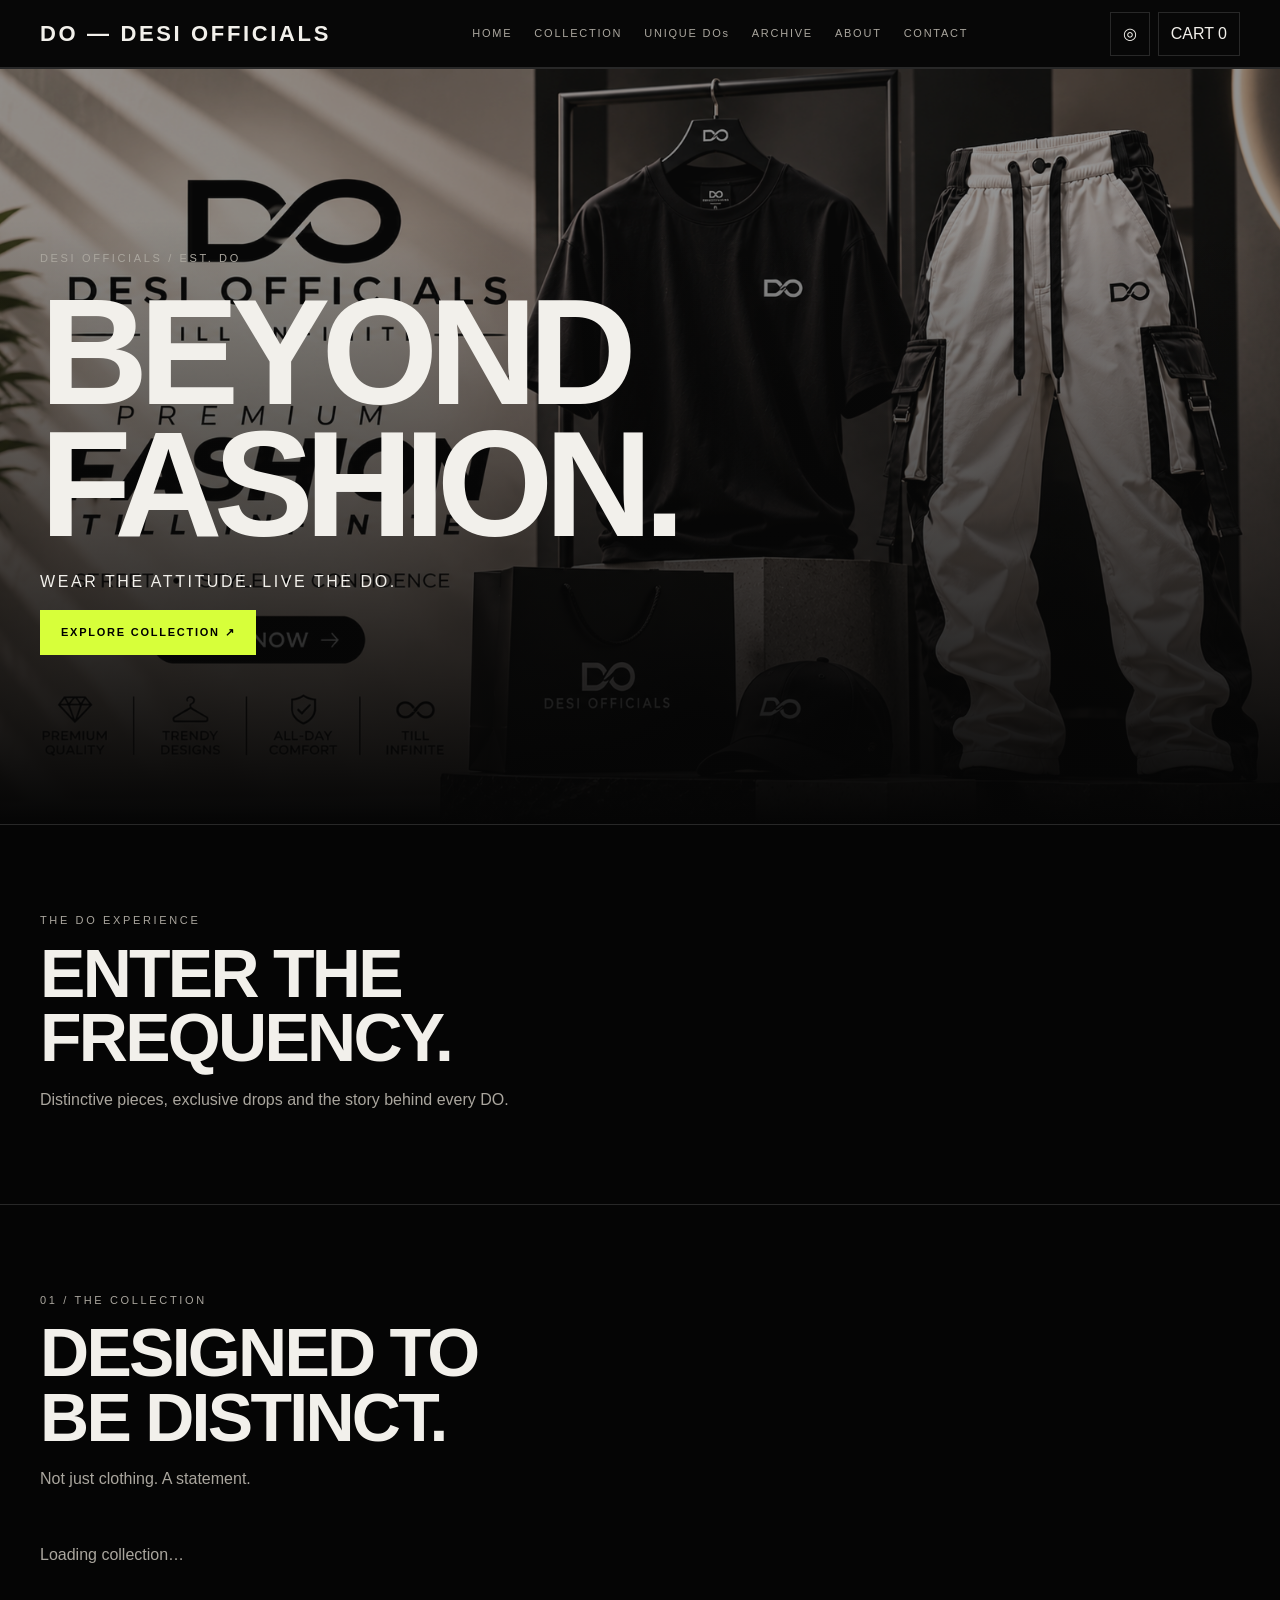
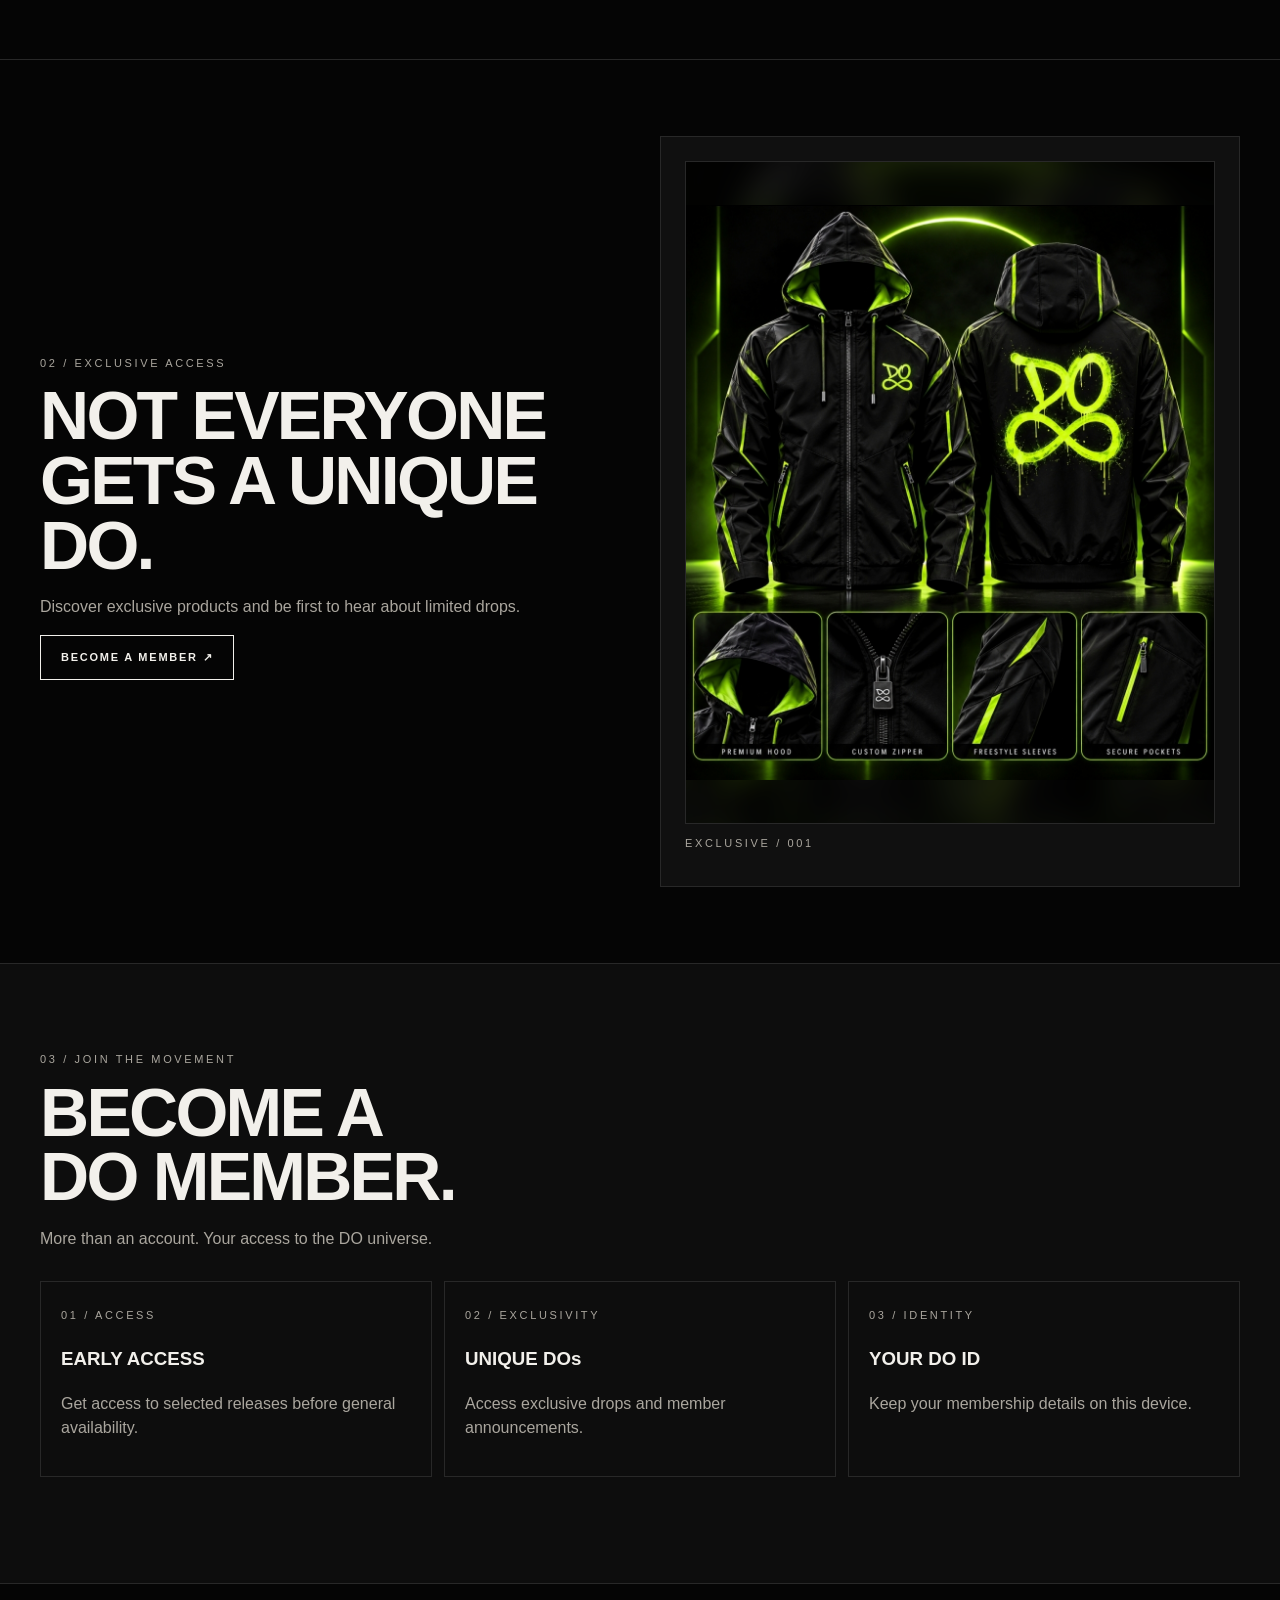
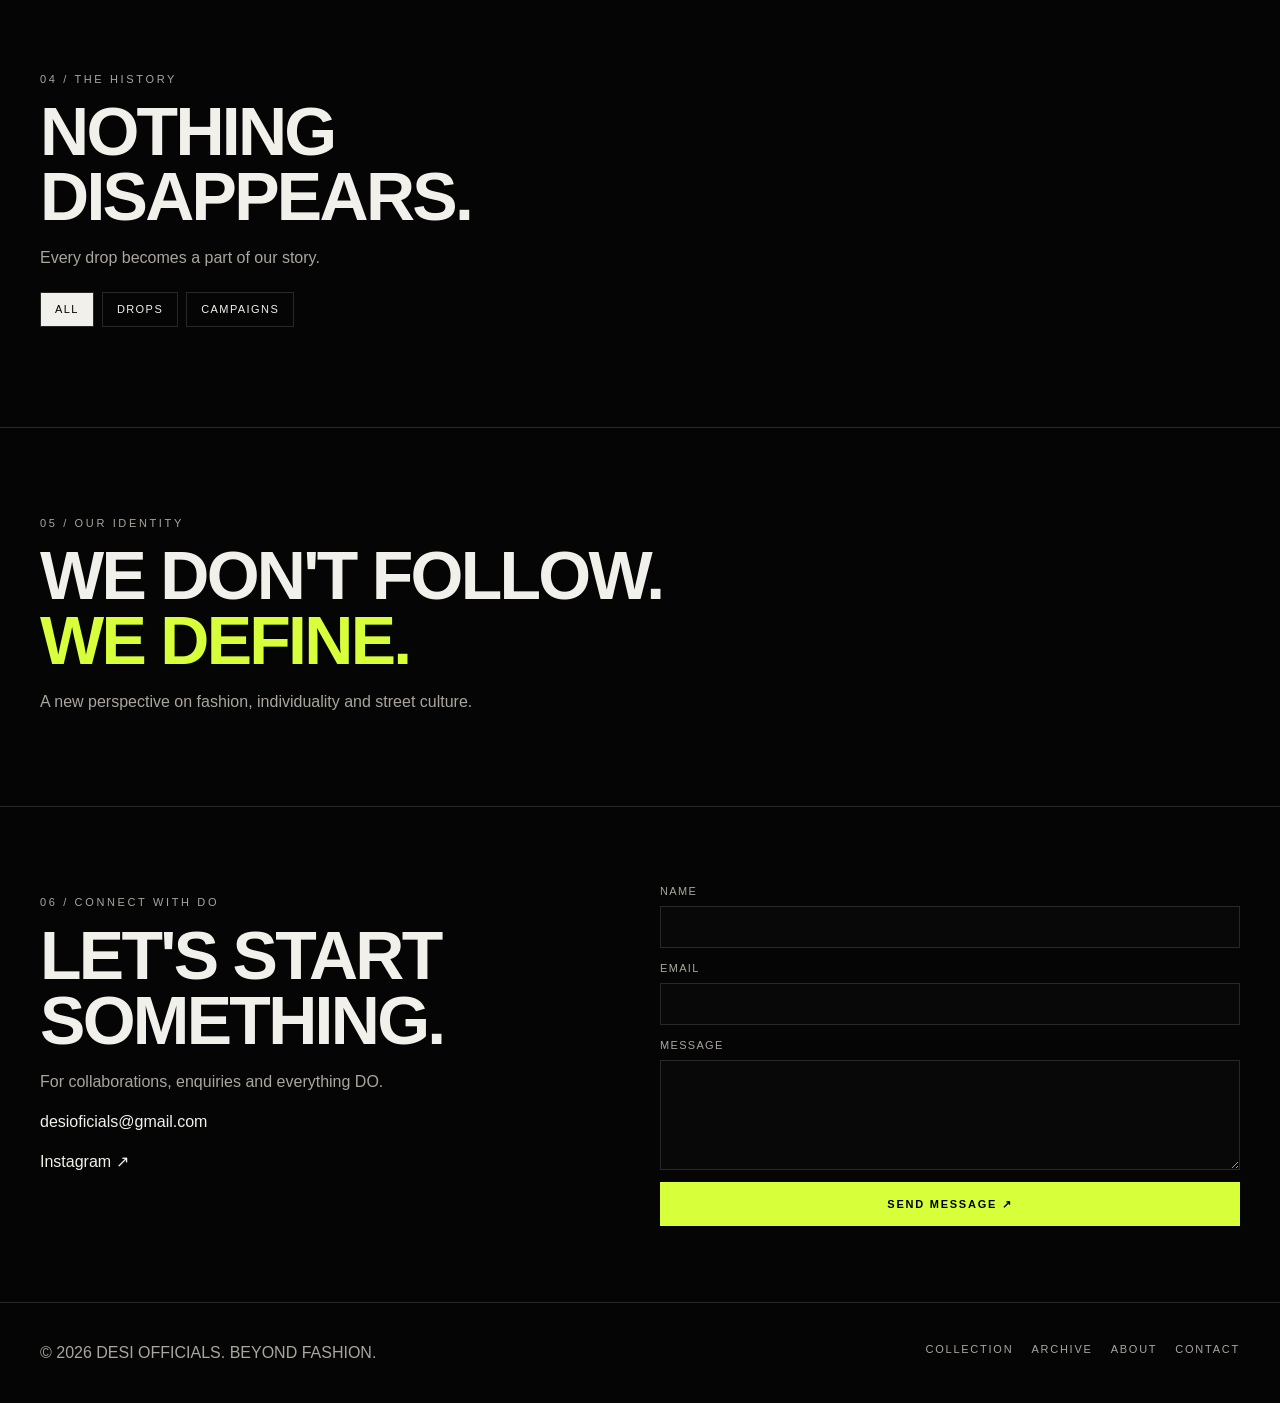
==== commit e299603c: "Fix storefront product gallery and restore product/cart interactions" ====
--- a/index.html
+++ b/index.html
@@ -3,966 +3,56 @@
 <head>
 <meta charset="utf-8">
 <meta name="viewport" content="width=device-width, initial-scale=1">
+<meta name="theme-color" content="#050505">
+<meta name="description" content="DO — DESI OFFICIALS. Beyond fashion. Discover exclusive collections and limited drops.">
 <title>DO — DESI OFFICIALS | Beyond Fashion</title>
-<meta name="description" content="DO — DESI OFFICIALS. Beyond fashion. Discover exclusive collections, limited drops and Unique DOs.">
-<meta name="theme-color" content="#050505">
-<meta property="og:type" content="website">
-<meta property="og:title" content="DO — DESI OFFICIALS | Beyond Fashion">
-<meta property="og:description" content="Wear the attitude. Live the DO. Exclusive collections, limited drops and Unique DOs.">
-<meta property="og:image" content="assets/images/1.png">
-<meta name="twitter:card" content="summary_large_image">
-<script type="application/ld+json">
-{"@context":"https://schema.org","@type":"Organization","name":"DO — DESI OFFICIALS","email":"desioficials@gmail.com","slogan":"Beyond Fashion.","sameAs":["https://www.instagram.com/desi_officials","https://www.linkedin.com/company/desi-officials/","https://www.youtube.com/@desiofficials69"]}
-</script>
 <style>
-:root{--bg:#050505;--bg2:#0e0e0e;--line:#222;--fg:#f2f0eb;--mute:#8d8a84;--acc:#d7ff3a;--danger:#ff5a4f;--ease:cubic-bezier(.2,.7,.2,1)}
-*{box-sizing:border-box;margin:0;padding:0}
-html{scroll-behavior:smooth;scroll-padding-top:70px}
-body{background:var(--bg);color:var(--fg);font-family:"Helvetica Neue",Arial,sans-serif;line-height:1.5;-webkit-font-smoothing:antialiased;overflow-x:hidden}
-img{max-width:100%;display:block}
-a{color:inherit;text-decoration:none}
-button{font:inherit;color:inherit;background:none;border:0;cursor:pointer}
-:focus-visible{outline:2px solid var(--acc);outline-offset:3px}
-.skip{position:absolute;left:-999px;top:8px;background:var(--acc);color:#000;padding:8px 14px;z-index:999}
-.skip:focus{left:8px}
-.wrap{max-width:1240px;margin:0 auto;padding:0 20px}
-.eyebrow{font-size:11px;letter-spacing:.28em;color:var(--mute);text-transform:uppercase}
-h1,h2,h3{font-weight:900;letter-spacing:-.02em;line-height:.98;text-transform:uppercase}
-h2{font-size:clamp(34px,6vw,76px);margin:14px 0 16px}
-section{padding:90px 0;border-top:1px solid var(--line)}
-.lead{color:var(--mute);max-width:560px;font-size:17px}
-.btn{display:inline-flex;align-items:center;gap:10px;padding:15px 26px;border:1px solid var(--fg);font-size:12px;letter-spacing:.22em;text-transform:uppercase;font-weight:700;transition:.25s var(--ease)}
-.btn:hover{background:var(--fg);color:#000}
-.btn.sm{padding:9px 14px;font-size:11px}
-.btn.solid{background:var(--acc);border-color:var(--acc);color:#000}
-.btn.solid:hover{background:var(--fg);border-color:var(--fg)}
-.btn[disabled]{opacity:.4;pointer-events:none}
-/* header */
-header{position:fixed;top:0;left:0;right:0;z-index:50;background:rgba(5,5,5,.82);backdrop-filter:blur(12px);border-bottom:1px solid var(--line)}
-.bar{display:flex;align-items:center;justify-content:space-between;height:64px;gap:16px}
-.logo img{height:34px;width:auto}
-.logo span{font-weight:900;letter-spacing:.1em}
-nav.main{display:flex;gap:28px}
-nav.main a{font-size:12px;letter-spacing:.2em;color:var(--mute);transition:.2s}
-nav.main a:hover,nav.main a.on{color:var(--fg)}
-.icons{display:flex;gap:6px;align-items:center}
-.ibtn{width:42px;height:42px;display:grid;place-items:center;font-size:18px;position:relative;border:1px solid transparent}
-.ibtn:hover{border-color:var(--line)}
-.count{position:absolute;top:2px;right:0;background:var(--acc);color:#000;font-size:10px;font-weight:800;min-width:18px;height:18px;border-radius:9px;display:grid;place-items:center;padding:0 4px}
-.count:empty,.count[data-n="0"]{display:none}
-.burger{display:none}
-.menu{position:fixed;inset:0;background:var(--bg);z-index:70;padding:24px;display:none;flex-direction:column}
-.menu.open{display:flex}
-.menu .top{display:flex;justify-content:space-between;align-items:center;margin-bottom:30px}
-.menu a{font-size:clamp(28px,8vw,44px);font-weight:900;text-transform:uppercase;padding:8px 0;border-bottom:1px solid var(--line)}
-.menu a small{font-size:12px;color:var(--mute);margin-right:14px;letter-spacing:.2em}
-/* hero */
-#home{padding:0;border:0;min-height:100svh;display:flex;align-items:flex-end;position:relative;overflow:hidden}
-#home .bg{position:absolute;inset:0}
-#home .bg img{width:100%;height:100%;object-fit:cover;opacity:.55}
-#home .bg::after{content:"";position:absolute;inset:0;background:linear-gradient(0deg,var(--bg) 4%,transparent 60%)}
-#home .wrap{position:relative;padding-bottom:70px;padding-top:120px}
-#home h1{font-size:clamp(52px,13vw,190px);margin:18px 0}
-#home p.tag{font-size:clamp(14px,2vw,20px);letter-spacing:.18em;margin-bottom:34px}
-.scroll{position:absolute;right:20px;bottom:24px;font-size:11px;letter-spacing:.25em;color:var(--mute)}
-/* experience */
-.tiles{display:grid;grid-template-columns:repeat(3,1fr);gap:1px;background:var(--line);border:1px solid var(--line);margin-top:40px}
-.tile{background:var(--bg);padding:34px 28px;min-height:220px;display:flex;flex-direction:column;justify-content:space-between;transition:.3s var(--ease)}
-.tile:hover{background:var(--bg2)}
-.tile b{font-size:26px;text-transform:uppercase;letter-spacing:-.01em;display:block;margin:10px 0 6px}
-.tile span{color:var(--mute)}
-/* products */
-.grid{display:grid;grid-template-columns:repeat(3,1fr);gap:22px;margin-top:44px}
-.card{cursor:pointer;display:block;width:100%;text-align:left}
-.ph{aspect-ratio:4/5;background:var(--bg2);overflow:hidden;position:relative;border:1px solid var(--line)}
-/* Auto-fit photos: whole picture always visible (never cropped or stretched), any ratio.
-   A blurred copy of the same photo fills the leftover space so frames look clean. */
-.ph .bd{position:absolute;inset:-14px;background-size:cover;background-position:center;filter:blur(18px) brightness(.5);transform:scale(1.1)}
-.ph img{position:relative;width:100%;height:100%;object-fit:contain;transition:transform .7s var(--ease)}
-.card:hover .ph img{transform:scale(1.04)}
-.ph .badge{position:absolute;left:12px;top:12px;background:var(--bg);font-size:10px;letter-spacing:.2em;padding:6px 10px;z-index:2}
-.ph .badge.sold{background:#ff5a4f;color:#fff}
-.thumbs{display:flex;gap:8px;margin-top:10px;flex-wrap:wrap}
-.thumbs button{width:60px;height:75px;padding:0;border:1px solid var(--line);position:relative;overflow:hidden;background:var(--bg2)}
-.thumbs button.on{border-color:var(--acc)}
-.thumbs .bd{position:absolute;inset:-8px;background-size:cover;background-position:center;filter:blur(8px) brightness(.5)}
-.thumbs img{position:relative;width:100%;height:100%;object-fit:contain}
-.loading{color:var(--mute);grid-column:1/-1;padding:40px 0}
-.noimg{background:repeating-linear-gradient(45deg,#111,#111 10px,#151515 10px,#151515 20px)}
-.meta{display:flex;justify-content:space-between;align-items:baseline;margin-top:14px;gap:10px}
-.meta h3{font-size:20px}
-.meta .code{color:var(--mute);font-size:11px;letter-spacing:.2em}
-.price{font-weight:700;margin-top:4px}
-/* unique */
-#unique{background:var(--bg2)}
-.split{display:grid;grid-template-columns:1fr 1fr;gap:50px;align-items:center}
-.chips{display:flex;flex-wrap:wrap;gap:10px;margin:22px 0 30px}
-.chip{border:1px solid var(--line);padding:8px 14px;font-size:11px;letter-spacing:.2em}
-.panel{border:1px solid var(--line);background:var(--bg);padding:28px}
-.panel .ph{aspect-ratio:1;margin-bottom:18px}
-.lock{display:flex;gap:12px;align-items:center;color:var(--mute);font-size:14px;margin-bottom:16px}
-.timer{display:flex;gap:18px;margin:12px 0 18px}
-.timer div{text-align:center}
-.timer b{font-size:30px;display:block;font-variant-numeric:tabular-nums}
-.timer span{font-size:10px;letter-spacing:.2em;color:var(--mute)}
-/* forms */
-form{display:grid;gap:14px}
-label{font-size:11px;letter-spacing:.2em;color:var(--mute);text-transform:uppercase;display:grid;gap:7px}
-input,textarea,select{background:var(--bg);border:1px solid var(--line);color:var(--fg);padding:13px 14px;font:inherit;width:100%;border-radius:0}
-input:focus,textarea:focus,select:focus{outline:none;border-color:var(--acc)}
-textarea{min-height:120px;resize:vertical}
-.row2{display:grid;grid-template-columns:1fr 1fr;gap:14px}
-.note{font-size:12px;color:var(--mute)}
-.perks{display:grid;grid-template-columns:repeat(3,1fr);gap:1px;background:var(--line);border:1px solid var(--line);margin:40px 0}
-.perks div{background:var(--bg);padding:26px}
-.perks h3{font-size:22px;margin:8px 0}
-.perks p{color:var(--mute);font-size:14px}
-.joinbox{max-width:620px}
-/* archive */
-.filters{display:flex;gap:10px;margin:28px 0;flex-wrap:wrap}
-.filters button{border:1px solid var(--line);padding:9px 16px;font-size:11px;letter-spacing:.2em;text-transform:uppercase}
-.filters button.on{background:var(--fg);color:#000}
-.agrid{display:grid;grid-template-columns:repeat(4,1fr);gap:14px}
-.aitem .ph{aspect-ratio:3/4}
-.aitem p{font-size:12px;letter-spacing:.14em;margin-top:10px;text-transform:uppercase}
-.aitem small{color:var(--mute);letter-spacing:.14em;font-size:11px}
-/* about */
-.big{font-size:clamp(30px,5.5vw,70px);font-weight:900;text-transform:uppercase;line-height:1;letter-spacing:-.02em;max-width:1000px}
-.big em{font-style:normal;color:var(--acc)}
-.facts{display:grid;grid-template-columns:repeat(3,1fr);gap:24px;margin-top:50px}
-.facts div{border-top:1px solid var(--line);padding-top:16px}
-.facts b{display:block;text-transform:uppercase;margin-bottom:6px}
-.facts span{color:var(--mute);font-size:14px}
-.links{display:flex;gap:14px;flex-wrap:wrap;margin-top:24px}
-footer{border-top:1px solid var(--line);padding:50px 0 40px}
-footer .cols{display:flex;justify-content:space-between;gap:30px;flex-wrap:wrap}
-footer nav{display:flex;gap:22px;flex-wrap:wrap}
-footer nav a{font-size:12px;letter-spacing:.2em;color:var(--mute)}
-footer nav a:hover{color:var(--fg)}
-footer p{margin-top:30px;color:var(--mute);font-size:11px;letter-spacing:.2em}
-/* dialogs */
-dialog{background:var(--bg);color:var(--fg);border:1px solid var(--line);padding:0;max-width:min(960px,94vw);width:100%;max-height:92vh;overflow:auto;margin:auto}
-dialog::backdrop{background:rgba(0,0,0,.78);backdrop-filter:blur(4px)}
-.dhead{display:flex;justify-content:space-between;align-items:center;padding:18px 24px;border-bottom:1px solid var(--line);position:sticky;top:0;background:var(--bg);z-index:2}
-.dhead h3{font-size:18px}
-.dbody{padding:24px}
-.pm{display:grid;grid-template-columns:1fr 1fr;gap:30px}
-.sizes{display:flex;gap:8px;flex-wrap:wrap}
-.sizes button{min-width:50px;padding:11px 12px;border:1px solid var(--line);font-size:13px}
-.sizes button.on{background:var(--fg);color:#000;border-color:var(--fg)}
-.qty{display:inline-flex;border:1px solid var(--line)}
-.qty button{width:40px;height:40px;font-size:18px}
-.qty span{min-width:40px;display:grid;place-items:center}
-table.sg{width:100%;border-collapse:collapse;font-size:13px;margin-top:8px}
-table.sg td,table.sg th{border:1px solid var(--line);padding:8px;text-align:center}
-dialog.drawer{margin:0 0 0 auto;height:100vh;max-height:100vh;max-width:460px;border-width:0 0 0 1px}
-.line{display:grid;grid-template-columns:70px 1fr auto;gap:14px;padding:14px 0;border-bottom:1px solid var(--line);align-items:center}
-.line .ph{aspect-ratio:1}
-.line b{display:block;text-transform:uppercase;font-size:14px}
-.line small{color:var(--mute)}
-.line .rm{color:var(--mute);font-size:12px;text-decoration:underline}
-.tot{display:flex;justify-content:space-between;font-size:20px;font-weight:800;margin:18px 0}
-.empty{color:var(--mute);padding:40px 0;text-align:center}
-.toast{position:fixed;left:50%;bottom:26px;transform:translate(-50%,30px);background:var(--acc);color:#000;padding:13px 20px;font-weight:700;font-size:13px;opacity:0;pointer-events:none;transition:.35s var(--ease);z-index:200;max-width:92vw}
-.toast.show{opacity:1;transform:translate(-50%,0)}
-.toast.err{background:var(--danger);color:#fff}
-.gate{position:fixed;inset:0;z-index:300;background:var(--bg);display:grid;place-items:center;text-align:center;padding:20px;transition:opacity .6s var(--ease),visibility .6s}
-.gate.hide{opacity:0;visibility:hidden}
-.gate img{width:min(220px,50vw);margin:0 auto 30px}
-.gate button{border:1px solid var(--acc);color:var(--acc);padding:15px 28px;letter-spacing:.3em;font-size:12px;font-weight:700}
-.gate button:hover{background:var(--acc);color:#000}
-.rev{opacity:0;transform:translateY(26px);transition:.9s var(--ease)}
-.rev.in{opacity:1;transform:none}
-.orders li{list-style:none;border:1px solid var(--line);padding:12px 14px;margin-top:10px;font-size:13px}
-.social{display:flex;gap:10px;margin-top:18px}
-.social a{width:42px;height:42px;display:grid;place-items:center;border:1px solid var(--line);color:var(--mute);transition:.25s var(--ease)}
-.social a:hover{color:#000;background:var(--acc);border-color:var(--acc)}
-.social svg{width:20px;height:20px}
-dialog.pay{max-width:min(460px,94vw)}
-.payamt{font-size:44px;font-weight:900;letter-spacing:-.02em;margin:6px 0 18px}
-.qr{width:fit-content;margin:14px auto;line-height:0;border:6px solid #fff;background:#fff}
-.qr svg{display:block;width:min(230px,70vw);height:auto}
-.upirow{display:flex;gap:8px;align-items:center;justify-content:center;flex-wrap:wrap;font-size:14px;margin-bottom:6px}
-.upirow code{background:var(--bg2);border:1px solid var(--line);padding:8px 12px;font-size:13px;word-break:break-all}
-.steps{margin:16px 0;padding-left:18px;color:var(--mute);font-size:13px;display:grid;gap:4px}
-.paybox{border-top:1px solid var(--line);margin-top:18px;padding-top:18px;display:grid;gap:12px}
-.stat{display:inline-block;font-size:10px;letter-spacing:.16em;padding:3px 8px;border:1px solid var(--line);text-transform:uppercase;margin-top:6px}
-.stat.ok{color:var(--acc);border-color:var(--acc)}.stat.wait{color:#ffb020;border-color:#ffb020}.stat.bad{color:var(--danger);border-color:var(--danger)}
-.center{text-align:center}
-@media(max-width:900px){
- nav.main{display:none}.burger{display:grid}
- .grid,.tiles,.perks,.facts{grid-template-columns:1fr}
- .split,.pm{grid-template-columns:1fr}
- .agrid{grid-template-columns:1fr 1fr}
- section{padding:64px 0}
- dialog.drawer{max-width:100vw}
- .row2{grid-template-columns:1fr}
-}
-@media(prefers-reduced-motion:reduce){*{transition:none!important;animation:none!important}html{scroll-behavior:auto}.rev{opacity:1;transform:none}}
+:root{--bg:#050505;--panel:#101010;--line:#282828;--fg:#f2f0eb;--mute:#aaa69e;--accent:#d7ff3a;--ease:cubic-bezier(.2,.7,.2,1)}*{box-sizing:border-box}html{scroll-behavior:smooth;scroll-padding-top:76px}body{margin:0;background:var(--bg);color:var(--fg);font:16px/1.5 Arial,Helvetica,sans-serif}body.lock{overflow:hidden}a{color:inherit;text-decoration:none}button,input,textarea{font:inherit}button{color:inherit;background:none;border:0;cursor:pointer}img{display:block;max-width:100%}.wrap{width:min(1200px,calc(100% - 40px));margin:auto}.eyebrow{font-size:11px;letter-spacing:.24em;text-transform:uppercase;color:var(--mute)}header{height:68px;position:sticky;top:0;z-index:10;background:#080808ed;border-bottom:1px solid var(--line);backdrop-filter:blur(12px)}.bar{height:100%;display:flex;align-items:center;justify-content:space-between;gap:22px}.logo{font-size:22px;font-weight:900;letter-spacing:.12em}.logo img{max-height:38px;width:auto}.nav{display:flex;gap:22px}.nav a,.footnav a{font-size:11px;letter-spacing:.16em;color:var(--mute)}.nav a:hover,.footnav a:hover{color:var(--fg)}.actions{display:flex;gap:8px}.icon{border:1px solid var(--line);padding:9px 12px}.menuBtn{display:none}.hero{min-height:84vh;display:flex;align-items:end;position:relative;overflow:hidden;padding:70px 0}.heroimg{position:absolute;inset:0;background:#111}.heroimg img{width:100%;height:100%;object-fit:cover;opacity:.55}.hero:after{content:"";position:absolute;inset:0;background:linear-gradient(0deg,var(--bg),transparent 80%)}.hero .wrap{position:relative;z-index:1}.hero h1{font-size:clamp(54px,12vw,150px);line-height:.88;letter-spacing:-.06em;margin:20px 0}.tag{letter-spacing:.16em}.btn{display:inline-flex;align-items:center;justify-content:center;padding:13px 20px;border:1px solid var(--fg);font-size:11px;font-weight:700;letter-spacing:.16em;text-transform:uppercase}.btn:hover,.btn.primary{background:var(--accent);border-color:var(--accent);color:#000}.btn:disabled{opacity:.45;cursor:not-allowed}section{padding:76px 0;border-top:1px solid var(--line)}h2{font-size:clamp(34px,6vw,68px);line-height:.95;letter-spacing:-.04em;text-transform:uppercase;margin:12px 0 18px}.lead{max-width:650px;color:var(--mute)}.grid{display:grid;grid-template-columns:repeat(3,minmax(0,1fr));gap:22px;margin-top:36px}.card{width:100%;text-align:left}.frame{position:relative;aspect-ratio:4/5;overflow:hidden;background:var(--panel);border:1px solid var(--line)}.frame .backdrop{position:absolute;inset:-12px;background-position:center;background-size:cover;filter:blur(16px) brightness(.42);transform:scale(1.08)}.frame>img{position:relative;width:100%;height:100%;object-fit:contain;transition:transform .4s var(--ease)}.card:hover .frame>img{transform:scale(1.035)}.badge{position:absolute;z-index:2;top:12px;left:12px;background:#050505;padding:5px 9px;font-size:10px;letter-spacing:.15em}.productmeta{display:flex;justify-content:space-between;gap:8px;align-items:baseline;margin-top:12px}.productmeta h3{margin:0;font-size:18px;text-transform:uppercase}.code{color:var(--mute);font-size:10px;letter-spacing:.15em}.price{font-weight:bold;margin:5px 0}.loading,.muted{color:var(--mute)}.split{display:grid;grid-template-columns:1fr 1fr;gap:40px;align-items:center}.panel{padding:24px;border:1px solid var(--line);background:var(--panel)}.archive{display:grid;grid-template-columns:repeat(4,1fr);gap:14px;margin-top:24px}.archive .frame{aspect-ratio:3/4}.filters{display:flex;gap:8px;margin-top:22px}.filters button{padding:8px 14px;border:1px solid var(--line);font-size:11px;text-transform:uppercase;letter-spacing:.13em}.filters button.active{background:var(--fg);color:#000}.membership{background:#0d0d0d}.perks{display:grid;grid-template-columns:repeat(3,1fr);gap:12px;margin:30px 0}.perks article{padding:20px;border:1px solid var(--line)}.perks p{color:var(--mute)}.contactgrid{display:grid;grid-template-columns:1fr 1fr;gap:40px}.contactform{display:grid;gap:12px}.contactform label{display:grid;gap:6px;color:var(--mute);font-size:11px;text-transform:uppercase;letter-spacing:.12em}.contactform input,.contactform textarea{width:100%;padding:12px;background:#080808;color:var(--fg);border:1px solid var(--line)}.contactform textarea{min-height:110px}footer{padding:38px 0;border-top:1px solid var(--line);color:var(--mute)}.footrow{display:flex;justify-content:space-between;gap:20px;flex-wrap:wrap}.footnav{display:flex;gap:18px;flex-wrap:wrap}.dialog{width:min(900px,94vw);max-height:92vh;padding:0;border:1px solid var(--line);background:var(--bg);color:var(--fg);overflow:auto}.dialog::backdrop{background:#000c;backdrop-filter:blur(4px)}.dialogHead{position:sticky;top:0;background:var(--bg);z-index:2;display:flex;justify-content:space-between;align-items:center;padding:15px 20px;border-bottom:1px solid var(--line)}.dialogHead h3{margin:0}.dialogBody{padding:22px}.productDetail{display:grid;grid-template-columns:1fr 1fr;gap:26px}.thumbs{display:flex;flex-wrap:wrap;gap:8px;margin-top:10px}.thumb{width:58px;height:70px;overflow:hidden;border:1px solid var(--line);padding:0;background:var(--panel)}.thumb.selected{border-color:var(--accent)}.thumb img{width:100%;height:100%;object-fit:contain}.sizes{display:flex;gap:8px;flex-wrap:wrap}.sizes button{padding:9px 14px;border:1px solid var(--line)}.sizes button.selected{background:var(--fg);color:#000}.qty{display:inline-flex;border:1px solid var(--line);align-items:center}.qty button,.qty span{min-width:40px;height:40px;display:grid;place-items:center}.detailActions{display:flex;gap:10px;flex-wrap:wrap;margin-top:20px}.cartline{display:grid;grid-template-columns:64px 1fr auto;gap:12px;align-items:center;padding:13px 0;border-bottom:1px solid var(--line)}.cartline .frame{aspect-ratio:1}.cartline .frame>img{object-fit:contain}.remove{color:var(--mute);text-decoration:underline;font-size:12px}.total{display:flex;justify-content:space-between;font-size:20px;font-weight:bold;margin:18px 0}.toast{position:fixed;z-index:20;bottom:20px;left:50%;transform:translateX(-50%);background:var(--accent);color:#000;padding:10px 18px;display:none;font-weight:bold}.toast.show{display:block}.mobileMenu{display:none}.hidden{display:none!important}.focusable:focus-visible,button:focus-visible,a:focus-visible{outline:2px solid var(--accent);outline-offset:3px}
+@media(max-width:850px){.nav{display:none}.menuBtn{display:block}.grid{grid-template-columns:repeat(2,minmax(0,1fr))}.split,.contactgrid,.productDetail{grid-template-columns:1fr}.archive{grid-template-columns:repeat(2,1fr)}.perks{grid-template-columns:1fr}.mobileMenu.open{position:fixed;inset:68px 0 0;z-index:9;background:var(--bg);display:flex;flex-direction:column;padding:22px;gap:12px}.mobileMenu a{font-size:25px;font-weight:bold;text-transform:uppercase;border-bottom:1px solid var(--line);padding:8px 0}}
+@media(max-width:520px){.wrap{width:calc(100% - 28px)}.grid{gap:12px}.productmeta{display:block}.productmeta h3{font-size:15px}.code{display:block}.hero{min-height:76vh}.dialogBody{padding:15px}.actions .icon{padding:8px}.archive{gap:9px}}
 </style>
 </head>
 <body>
-<a class="skip" href="#collection">Skip to collection</a>
-
-<div class="gate" id="gate" role="dialog" aria-label="Welcome">
-  <div>
-    <img src="assets/images/do-logo.png" alt="DO — DESI OFFICIALS">
-    <button id="enter" type="button">ENTER THE FREQUENCY</button>
-  </div>
-</div>
-
-<header>
-  <div class="wrap bar">
-    <button class="ibtn burger" id="burger" aria-label="Open menu" aria-expanded="false">☰</button>
-    <a class="logo" href="#home" aria-label="DO — DESI OFFICIALS home"><img src="assets/images/do-logo.png" alt="DO"></a>
-    <nav class="main" aria-label="Primary">
-      <a href="#home">HOME</a><a href="#collection">COLLECTION</a><a href="#unique">UNIQUE DOs</a><a href="#archive">ARCHIVE</a><a href="#about">ABOUT</a>
-    </nav>
-    <div class="icons">
-      <button class="ibtn" id="acctBtn" aria-label="Account">◎</button>
-      <button class="ibtn" id="cartBtn" aria-label="Open cart">◇<span class="count" id="cartCount" data-n="0"></span></button>
-    </div>
-  </div>
-</header>
-
-<div class="menu" id="menu" aria-hidden="true">
-  <div class="top"><span class="eyebrow">Explore the universe</span><button class="ibtn" id="menuClose" aria-label="Close menu">×</button></div>
-  <a href="#home"><small>01</small>Home</a>
-  <a href="#collection"><small>02</small>Collection</a>
-  <a href="#unique"><small>03</small>Unique DOs</a>
-  <a href="#archive"><small>04</small>The Archive</a>
-  <a href="#membership"><small>05</small>Membership</a>
-  <a href="#about"><small>06</small>About DO</a>
-  <a href="#contact"><small>07</small>Contact</a>
-</div>
-
-<main id="main">
-<section id="home">
-  <div class="bg"><img src="assets/images/1.png" alt="DO fashion campaign"></div>
-  <div class="wrap">
-    <p class="eyebrow">DESI OFFICIALS / EST. DO</p>
-    <h1>BEYOND<br>FASHION.</h1>
-    <p class="tag">WEAR THE ATTITUDE. LIVE THE DO.</p>
-    <a class="btn solid" href="#collection">EXPLORE COLLECTION ↗</a>
-  </div>
-  <div class="scroll">01 / THE NEW GENERATION — SCROLL ↓</div>
-</section>
-
-<section id="experience">
-  <div class="wrap rev">
-    <p class="eyebrow">The DO Experience</p>
-    <h2>ENTER THE<br>FREQUENCY.</h2>
-    <div class="tiles">
-      <a class="tile" href="#collection"><div><span class="eyebrow">01 ◇</span><b>The Collection</b><span>Discover the latest drops.</span></div><span>↗</span></a>
-      <a class="tile" href="#unique"><div><span class="eyebrow">02 ✳ Members only</span><b>Unique DOs</b><span>Bid. Own. Be exclusive.</span></div><span>↗</span></a>
-      <a class="tile" href="#archive"><div><span class="eyebrow">03 ▣</span><b>The Archive</b><span>Explore the history of DO.</span></div><span>↗</span></a>
-    </div>
-  </div>
-</section>
-
-<section id="collection">
-  <div class="wrap">
-    <div class="rev">
-      <p class="eyebrow">01 / The Collection</p>
-      <h2>DESIGNED TO<br>BE DISTINCT.</h2>
-      <p class="lead">Not just clothing. A statement.</p>
-    </div>
-    <div class="grid" id="productGrid"></div>
-  </div>
-</section>
-
-<section id="unique">
-  <div class="wrap split">
-    <div class="rev">
-      <p class="eyebrow">02 / Exclusive Access</p>
-      <h2>NOT EVERYONE GETS A UNIQUE DO.</h2>
-      <p class="lead">Enter a different world of fashion. Discover exclusive products, participate in competitive bidding and own something that isn't available to everyone.</p>
-      <div class="chips"><span class="chip">✳ MEMBERSHIP ACCESS</span><span class="chip">✳ EXCLUSIVE DROPS</span><span class="chip">✳ COMPETITIVE BIDDING</span></div>
-      <a class="btn" href="#membership" id="uniqueJoin">BECOME A MEMBER ↗</a>
-    </div>
-    <div class="panel rev">
-      <div class="ph" id="uniquePh"><span class="badge">EXCLUSIVE / 001</span></div>
-      <h3 style="font-size:26px">UNIQUE DO / 001</h3>
-      <p class="note" style="margin-top:6px">Closes in</p>
-      <div class="timer" id="timer"><div><b id="tD">00</b><span>DAYS</span></div><div><b id="tH">00</b><span>HRS</span></div><div><b id="tM">00</b><span>MIN</span></div><div><b id="tS">00</b><span>SEC</span></div></div>
-      <p class="price" id="startBid"></p>
-      <div id="bidArea" style="margin-top:16px"></div>
-    </div>
-  </div>
-</section>
-
-<section id="membership">
-  <div class="wrap">
-    <div class="rev">
-      <p class="eyebrow">03 / Join the Movement</p>
-      <h2>BECOME A<br>DO MEMBER.</h2>
-      <p class="lead">More than an account. Your access to the DO universe.</p>
-    </div>
-    <div class="perks rev">
-      <div><span class="eyebrow">01 / Access</span><h3>EARLY ACCESS</h3><p>Get access to selected releases before general availability.</p></div>
-      <div><span class="eyebrow">02 / Exclusivity</span><h3>UNIQUE DOs</h3><p>Access the members-only bidding experience.</p></div>
-      <div><span class="eyebrow">03 / Identity</span><h3>YOUR DO ID</h3><p>Your own account, membership status and purchase history.</p></div>
-    </div>
-    <div class="joinbox rev" id="joinBox"></div>
-  </div>
-</section>
-
-<section id="archive">
-  <div class="wrap">
-    <div class="rev">
-      <p class="eyebrow">04 / The History</p>
-      <h2>NOTHING<br>DISAPPEARS.</h2>
-      <p class="lead">Every drop becomes a part of our story. Explore the collections, campaigns and moments that define Desi Officials.</p>
-    </div>
-    <div class="filters" id="filters" role="group" aria-label="Filter archive">
-      <button class="on" data-f="all">All</button><button data-f="drop">Drops</button><button data-f="campaign">Campaigns</button>
-    </div>
-    <div class="agrid" id="archiveGrid"></div>
-  </div>
-</section>
-
-<section id="about">
-  <div class="wrap rev">
-    <p class="eyebrow">05 / Our Identity</p>
-    <h2 style="font-size:clamp(14px,2vw,16px);letter-spacing:.2em;color:var(--mute);font-weight:400;margin-bottom:24px">DO — DESI OFFICIALS</h2>
-    <p class="big">WE DON'T FOLLOW. <em>WE DEFINE.</em></p>
-    <p class="lead" style="margin-top:26px">A new perspective on fashion, individuality and street culture.</p>
-    <div class="facts">
-      <div><b>Limited by design</b><span>Small drops. When a piece is gone, it moves to the Archive.</span></div>
-      <div><b>Street culture first</b><span>Cut, fit and attitude built for everyday movement.</span></div>
-      <div><b>Made to be owned</b><span>Premium pieces for people who'd rather stand out than blend in.</span></div>
-    </div>
-  </div>
-</section>
-
-<section id="contact">
-  <div class="wrap split">
-    <div class="rev">
-      <p class="eyebrow">07 / Connect with DO</p>
-      <h2>LET'S START<br>SOMETHING.</h2>
-      <p class="lead">For collaborations, enquiries and everything DO.</p>
-      <div class="links">
-        <a class="btn" href="mailto:desioficials@gmail.com">desioficials@gmail.com</a>
-        <a class="btn" id="waLink" href="#contact" hidden>WhatsApp ↗</a>
-      </div>
-      <div class="links">
-        <a class="btn" href="https://www.instagram.com/desi_officials" target="_blank" rel="noopener">Instagram ↗</a>
-        <a class="btn" href="https://www.youtube.com/@desiofficials69" target="_blank" rel="noopener">YouTube ↗</a>
-        <a class="btn" href="https://www.linkedin.com/company/desi-officials/" target="_blank" rel="noopener">LinkedIn ↗</a>
-      </div>
-    </div>
-    <form id="contactForm" class="rev" novalidate>
-      <div class="row2">
-        <label>Name<input name="name" required autocomplete="name"></label>
-        <label>Email<input name="email" type="email" required autocomplete="email"></label>
-      </div>
-      <label>Topic<select name="topic"><option>Order / product enquiry</option><option>Collaboration</option><option>Unique DOs</option><option>Other</option></select></label>
-      <label>Message<textarea name="message" required></textarea></label>
-      <button class="btn solid" type="submit">SEND MESSAGE ↗</button>
-      <p class="note" id="contactNote"></p>
-    </form>
-  </div>
-</section>
-</main>
-
-<footer>
-  <div class="wrap">
-    <div class="cols">
-      <div><img src="assets/images/do-logo.png" alt="DO — DESI OFFICIALS" style="height:40px;width:auto"><p style="margin-top:14px;letter-spacing:.2em;font-size:12px">BEYOND FASHION.</p>
-        <div class="social" aria-label="Follow DO">
-          <a href="https://www.instagram.com/desi_officials" target="_blank" rel="noopener" aria-label="DO on Instagram"><svg viewBox="0 0 24 24" fill="none" stroke="currentColor" stroke-width="1.8" aria-hidden="true"><rect x="3" y="3" width="18" height="18" rx="5"/><circle cx="12" cy="12" r="4"/><circle cx="17.3" cy="6.7" r="1" fill="currentColor" stroke="none"/></svg></a>
-          <a href="https://www.youtube.com/@desiofficials69" target="_blank" rel="noopener" aria-label="DO on YouTube"><svg viewBox="0 0 24 24" fill="none" stroke="currentColor" stroke-width="1.8" aria-hidden="true"><rect x="2.5" y="5.5" width="19" height="13" rx="4"/><path d="M10 9.2v5.6l5-2.8z" fill="currentColor" stroke="none"/></svg></a>
-          <a href="https://www.linkedin.com/company/desi-officials/" target="_blank" rel="noopener" aria-label="DO on LinkedIn"><svg viewBox="0 0 24 24" fill="none" stroke="currentColor" stroke-width="1.8" aria-hidden="true"><rect x="3" y="3" width="18" height="18" rx="3"/><path d="M8 10.5V16M8 7.6v.1M12 16v-5.5m0 2.5c0-1.6 1-2.6 2.4-2.6S17 11.4 17 13v3"/></svg></a>
-        </div></div>
-      <nav aria-label="Footer"><a href="#collection">COLLECTION</a><a href="#unique">UNIQUE DOs</a><a href="#archive">ARCHIVE</a><a href="#about">ABOUT</a><a href="#contact">CONTACT</a></nav>
-    </div>
-    <p>© 2026 DESI OFFICIALS. DESIGNED TO BE DISTINCT.</p>
-  </div>
-</footer>
-
-<!-- Product dialog -->
-<dialog id="pDlg" aria-label="Product details">
-  <div class="dhead"><h3 id="pTitle"></h3><button class="ibtn" data-close aria-label="Close">×</button></div>
-  <div class="dbody pm">
-    <div><div class="ph" id="pPh"></div><div class="thumbs" id="pThumbs"></div></div>
-    <div>
-      <p class="eyebrow" id="pCode"></p>
-      <p class="price" id="pPrice" style="font-size:26px;margin:8px 0 14px"></p>
-      <p class="lead" id="pDesc" style="font-size:15px"></p>
-      <p class="eyebrow" style="margin:22px 0 10px">Size <span id="pSizeErr" style="color:var(--danger);letter-spacing:0;text-transform:none"></span></p>
-      <div class="sizes" id="pSizes"></div>
-      <p class="eyebrow" style="margin:22px 0 10px">Quantity</p>
-      <div class="qty"><button id="pMinus" aria-label="Decrease">−</button><span id="pQty">1</span><button id="pPlus" aria-label="Increase">+</button></div>
-      <div style="display:flex;gap:10px;margin-top:26px;flex-wrap:wrap"><button class="btn solid" id="pAdd">ADD TO CART ↗</button><button class="btn" id="pBuy">BUY NOW</button></div>
-      <details style="margin-top:24px"><summary class="eyebrow" style="cursor:pointer">Size guide (cm)</summary>
-        <table class="sg"><tr><th>Size</th><th>Chest</th><th>Length</th></tr><tr><td>S</td><td>96</td><td>68</td></tr><tr><td>M</td><td>101</td><td>70</td></tr><tr><td>L</td><td>106</td><td>72</td></tr><tr><td>XL</td><td>111</td><td>74</td></tr><tr><td>XXL</td><td>116</td><td>76</td></tr></table>
-        <p class="note" style="margin-top:8px">Indicative measurements. Replace with your real size chart.</p></details>
-      <p class="note" style="margin-top:20px">Free shipping across India on orders above ₹10,000 · Exchange within 7 days of delivery.</p>
-    </div>
-  </div>
-</dialog>
-
-<!-- Cart drawer -->
-<dialog id="cDlg" class="drawer" aria-label="Your cart">
-  <div class="dhead"><h3>YOUR CART</h3><button class="ibtn" data-close aria-label="Close cart">×</button></div>
-  <div class="dbody">
-    <div id="cLines"></div>
-    <div id="cFoot" hidden>
-      <div class="tot"><span>TOTAL</span><span id="cTotal"></span></div>
-      <form id="checkoutForm" novalidate>
-        <label>Full name<input name="name" required autocomplete="name"></label>
-        <div class="row2"><label>Phone<input name="phone" type="tel" required autocomplete="tel"></label><label>Pincode<input name="pin" required inputmode="numeric" autocomplete="postal-code"></label></div>
-        <label>Delivery address<textarea name="address" required style="min-height:80px" autocomplete="street-address"></textarea></label>
-        <button class="btn solid" type="submit" style="justify-content:center">CONTINUE TO PAYMENT ↗</button>
-        <p class="note">Payment is by UPI only (GPay, PhonePe, Paytm, BHIM and more). You'll see the QR on the next step.</p>
-      </form>
-    </div>
-  </div>
-</dialog>
-
-<!-- UPI payment dialog -->
-<dialog id="payDlg" class="pay" aria-label="Pay with UPI">
-  <div class="dhead"><h3>PAY WITH UPI</h3><button class="ibtn" data-close aria-label="Close">×</button></div>
-  <div class="dbody" id="payBody"></div>
-</dialog>
-
-<!-- Account dialog -->
-<dialog id="aDlg" aria-label="Your DO account">
-  <div class="dhead"><h3>YOUR DO ID</h3><button class="ibtn" data-close aria-label="Close">×</button></div>
-  <div class="dbody" id="aBody"></div>
-</dialog>
-
-<div class="toast" id="toast" role="status" aria-live="polite"></div>
-
+<header><div class="wrap bar"><button class="icon menuBtn" id="menuToggle" aria-label="Open navigation" aria-expanded="false">☰</button><a class="logo" href="#home" aria-label="DO home">DO — DESI OFFICIALS</a><nav class="nav" aria-label="Primary navigation"><a href="#home">HOME</a><a href="#collection">COLLECTION</a><a href="#unique">UNIQUE DOs</a><a href="#archive">ARCHIVE</a><a href="#about">ABOUT</a><a href="#contact">CONTACT</a></nav><div class="actions"><button class="icon" id="accountBtn" aria-label="Membership">◎</button><button class="icon" id="cartBtn" aria-label="Open cart">CART <span id="cartCount">0</span></button></div></div></header>
+<nav class="mobileMenu" id="mobileMenu" aria-label="Mobile navigation"><a href="#home">Home</a><a href="#collection">Collection</a><a href="#unique">Unique DOs</a><a href="#archive">Archive</a><a href="#membership">Membership</a><a href="#about">About DO</a><a href="#contact">Contact</a></nav>
+<main>
+<section class="hero" id="home"><div class="heroimg"><img src="assets/images/1.png" alt="DO fashion campaign" onerror="this.hidden=true"></div><div class="wrap"><p class="eyebrow">DESI OFFICIALS / EST. DO</p><h1>BEYOND<br>FASHION.</h1><p class="tag">WEAR THE ATTITUDE. LIVE THE DO.</p><a class="btn primary" href="#collection">EXPLORE COLLECTION ↗</a></div></section>
+<section><div class="wrap"><p class="eyebrow">The DO Experience</p><h2>ENTER THE<br>FREQUENCY.</h2><p class="lead">Distinctive pieces, exclusive drops and the story behind every DO.</p></div></section>
+<section id="collection"><div class="wrap"><p class="eyebrow">01 / THE COLLECTION</p><h2>DESIGNED TO<br>BE DISTINCT.</h2><p class="lead">Not just clothing. A statement.</p><div class="grid" id="productGrid"><p class="loading">Loading collection…</p></div></div></section>
+<section id="unique"><div class="wrap split"><div><p class="eyebrow">02 / EXCLUSIVE ACCESS</p><h2>NOT EVERYONE GETS A UNIQUE DO.</h2><p class="lead">Discover exclusive products and be first to hear about limited drops.</p><a class="btn" href="#membership">BECOME A MEMBER ↗</a></div><div class="panel"><div class="frame" id="uniqueImage"></div><p class="eyebrow">EXCLUSIVE / 001</p></div></div></section>
+<section class="membership" id="membership"><div class="wrap"><p class="eyebrow">03 / JOIN THE MOVEMENT</p><h2>BECOME A<br>DO MEMBER.</h2><p class="lead">More than an account. Your access to the DO universe.</p><div class="perks"><article><span class="eyebrow">01 / ACCESS</span><h3>EARLY ACCESS</h3><p>Get access to selected releases before general availability.</p></article><article><span class="eyebrow">02 / EXCLUSIVITY</span><h3>UNIQUE DOs</h3><p>Access exclusive drops and member announcements.</p></article><article><span class="eyebrow">03 / IDENTITY</span><h3>YOUR DO ID</h3><p>Keep your membership details on this device.</p></article></div><div id="joinBox"></div></div></section>
+<section id="archive"><div class="wrap"><p class="eyebrow">04 / THE HISTORY</p><h2>NOTHING<br>DISAPPEARS.</h2><p class="lead">Every drop becomes a part of our story.</p><div class="filters"><button class="active" data-filter="all">All</button><button data-filter="drops">Drops</button><button data-filter="campaigns">Campaigns</button></div><div id="archiveGrid" class="archive"></div></div></section>
+<section id="about"><div class="wrap"><p class="eyebrow">05 / OUR IDENTITY</p><h2>WE DON'T FOLLOW.<br><span style="color:var(--accent)">WE DEFINE.</span></h2><p class="lead">A new perspective on fashion, individuality and street culture.</p></div></section>
+<section id="contact"><div class="wrap contactgrid"><div><p class="eyebrow">06 / CONNECT WITH DO</p><h2>LET'S START<br>SOMETHING.</h2><p class="lead">For collaborations, enquiries and everything DO.</p><p><a href="mailto:desioficials@gmail.com">desioficials@gmail.com</a></p><p><a href="https://www.instagram.com/desi_officials" target="_blank" rel="noopener">Instagram ↗</a></p></div><form class="contactform" id="contactForm"><label>Name<input name="name" required autocomplete="name"></label><label>Email<input name="email" type="email" required autocomplete="email"></label><label>Message<textarea name="message" required></textarea></label><button class="btn primary" type="submit">SEND MESSAGE ↗</button></form></div></section>
+</main><footer><div class="wrap footrow"><span>© 2026 DESI OFFICIALS. BEYOND FASHION.</span><nav class="footnav"><a href="#collection">COLLECTION</a><a href="#archive">ARCHIVE</a><a href="#about">ABOUT</a><a href="#contact">CONTACT</a></nav></div></footer>
+<dialog class="dialog" id="productDialog" aria-label="Product details"><div class="dialogHead"><h3 id="detailTitle">Product</h3><button class="icon" data-close aria-label="Close product">×</button></div><div class="dialogBody productDetail"><div><div class="frame" id="detailFrame"></div><div class="thumbs" id="detailThumbs"></div></div><div><p class="eyebrow" id="detailCode"></p><p class="price" id="detailPrice"></p><p class="lead" id="detailDesc"></p><p class="eyebrow">Choose a size <span id="sizeError" style="color:#ff5a4f"></span></p><div class="sizes" id="sizeOptions"></div><p class="eyebrow" style="margin-top:20px">Quantity</p><div class="qty"><button id="qtyMinus" type="button" aria-label="Decrease quantity">−</button><span id="qtyValue">1</span><button id="qtyPlus" type="button" aria-label="Increase quantity">+</button></div><div class="detailActions"><button class="btn primary" id="addButton" type="button">ADD TO CART</button><button class="btn" id="buyButton" type="button">BUY NOW</button></div></div></div></dialog>
+<dialog class="dialog" id="cartDialog" aria-label="Shopping cart"><div class="dialogHead"><h3>YOUR CART</h3><button class="icon" data-close aria-label="Close cart">×</button></div><div class="dialogBody"><div id="cartLines"></div><div id="cartCheckout" class="hidden"><div class="total"><span>TOTAL</span><span id="cartTotal"></span></div><p class="muted">To place an order, email us your cart details. We’ll confirm availability and payment instructions directly.</p><button class="btn primary" id="emailOrder" type="button">EMAIL ORDER ↗</button></div></div></dialog>
+<dialog class="dialog" id="accountDialog" aria-label="DO membership"><div class="dialogHead"><h3>YOUR DO ID</h3><button class="icon" data-close aria-label="Close membership">×</button></div><div class="dialogBody" id="accountBody"></div></dialog><div class="toast" id="toast" role="status" aria-live="polite"></div>
 <script>
-/* ============ CONFIG — edit these ============ */
-const CONFIG = {
-  WHATSAPP: "",            // e.g. "919876543210" (country code, no + or spaces). Leave "" to use email.
-  EMAIL: "desioficials@gmail.com",
-  FORM_ENDPOINT: "",       // Optional: Formspree / Cloudflare Worker URL that accepts a JSON POST. Leave "" to use WhatsApp/email.
-  UNIQUE_ENDS: "2026-12-31T23:59:00+05:30",
-  UNIQUE_START_BID: 24999,
-  /* UPI. The live site takes these from wrangler.toml (UPI_ID / PAYEE_NAME). The values here are only
-     a backup used if the orders API can't be reached. PAYEE_NAME is the brand name shown in the UPI app. */
-  UPI_ID: "mrlast1997@okhdfcbank",
-  PAYEE_NAME: "DO DESI OFFICIALS",
-  SHOW_UPI_ID: true        // false = show only the QR / pay button, hide the UPI ID text
-};
-/* ============ QR code generator (no external library) ============ */
-/* Minimal QR Code generator: byte mode, error correction M, versions 1-10 (up to ~213 bytes). */
-function qrMatrix(text){
-  const bytes=[...new TextEncoder().encode(text)];
-  const ECC=[10,16,26,18,24,16,18,22,22,26], BLK=[1,1,1,2,2,4,4,4,5,5]; // index = version-1 (level M)
-  const rawCw=v=>{let r=(16*v+128)*v+64;if(v>=2){const a=Math.floor(v/7)+2;r-=(25*a-10)*a-55;if(v>=7)r-=36}return r>>3};
-  let ver=0,dataCw=0;
-  for(let v=1;v<=10;v++){
-    const cap=rawCw(v)-ECC[v-1]*BLK[v-1];
-    if(4+(v<=9?8:16)+bytes.length*8<=cap*8){ver=v;dataCw=cap;break}
-  }
-  if(!ver)throw new Error("QR: text too long");
-  // --- data bits
-  const bits=[];const put=(val,n)=>{for(let i=n-1;i>=0;i--)bits.push((val>>>i)&1)};
-  put(4,4);put(bytes.length,ver<=9?8:16);bytes.forEach(b=>put(b,8));
-  put(0,Math.min(4,dataCw*8-bits.length));
-  while(bits.length%8)bits.push(0);
-  const data=[];for(let i=0;i<bits.length;i+=8){let b=0;for(let j=0;j<8;j++)b=(b<<1)|bits[i+j];data.push(b)}
-  for(let pad=0xEC;data.length<dataCw;pad^=0xEC^0x11)data.push(pad);
-  // --- Reed-Solomon
-  const mul=(x,y)=>{let z=0;for(let i=7;i>=0;i--){z=(z<<1)^((z>>>7)*0x11D);z^=((y>>>i)&1)*x}return z};
-  const divisor=n=>{const r=new Array(n-1).fill(0);r.push(1);let root=1;for(let i=0;i<n;i++){for(let j=0;j<r.length;j++){r[j]=mul(r[j],root);if(j+1<r.length)r[j]^=r[j+1]}root=mul(root,2)}return r};
-  const remainder=(d,div)=>{const r=new Array(div.length).fill(0);for(const b of d){const f=b^r.shift();r.push(0);div.forEach((c,i)=>{r[i]^=mul(c,f)})}return r};
-  const nb=BLK[ver-1],el=ECC[ver-1],raw=rawCw(ver),nShort=nb-raw%nb,shortLen=Math.floor(raw/nb);
-  const rs=divisor(el),blocks=[];
-  for(let i=0,k=0;i<nb;i++){
-    const dat=data.slice(k,k+shortLen-el+(i<nShort?0:1));k+=dat.length;
-    const ecc=remainder(dat,rs);if(i<nShort)dat.push(0);blocks.push(dat.concat(ecc));
-  }
-  const all=[];
-  for(let i=0;i<blocks[0].length;i++)blocks.forEach((b,j)=>{if(i!==shortLen-el||j>=nShort)all.push(b[i])});
-  // --- matrix
-  const size=ver*4+17;
-  const mod=Array.from({length:size},()=>new Array(size).fill(false));
-  const fn=Array.from({length:size},()=>new Array(size).fill(false));
-  const setF=(x,y,d)=>{mod[y][x]=d;fn[y][x]=true};
-  for(let i=0;i<size;i++){setF(6,i,i%2===0);setF(i,6,i%2===0)}
-  const finder=(cx,cy)=>{for(let dy=-4;dy<=4;dy++)for(let dx=-4;dx<=4;dx++){const d=Math.max(Math.abs(dx),Math.abs(dy)),x=cx+dx,y=cy+dy;if(x>=0&&x<size&&y>=0&&y<size)setF(x,y,d!==2&&d!==4)}};
-  finder(3,3);finder(size-4,3);finder(3,size-4);
-  const na=ver===1?0:Math.floor(ver/7)+2;
-  const pos=[];if(na){const step=Math.floor((ver*8+na*3+5)/(na*4-4))*2;pos.push(6);for(let p=size-7;pos.length<na;p-=step)pos.splice(1,0,p)}
-  pos.forEach((px,i)=>pos.forEach((py,j)=>{
-    if((i===0&&j===0)||(i===0&&j===na-1)||(i===na-1&&j===0))return;
-    for(let dy=-2;dy<=2;dy++)for(let dx=-2;dx<=2;dx++)setF(px+dx,py+dy,Math.max(Math.abs(dx),Math.abs(dy))!==1);
-  }));
-  const fmt=mask=>{
-    const d=(0<<3)|mask;let r=d;for(let i=0;i<10;i++)r=(r<<1)^((r>>>9)*0x537);
-    const b=((d<<10)|r)^0x5412,g=i=>((b>>>i)&1)!==0;
-    for(let i=0;i<=5;i++)setF(8,i,g(i));setF(8,7,g(6));setF(8,8,g(7));setF(7,8,g(8));
-    for(let i=9;i<15;i++)setF(14-i,8,g(i));
-    for(let i=0;i<8;i++)setF(size-1-i,8,g(i));
-    for(let i=8;i<15;i++)setF(8,size-15+i,g(i));
-    setF(8,size-8,true);
-  };
-  fmt(0);
-  if(ver>=7){let r=ver;for(let i=0;i<12;i++)r=(r<<1)^((r>>>11)*0x1F25);const b=(ver<<12)|r;
-    for(let i=0;i<18;i++){const c=((b>>>i)&1)!==0,a=size-11+i%3,bb=Math.floor(i/3);setF(a,bb,c);setF(bb,a,c)}}
-  // --- place data
-  let bi=0;
-  for(let right=size-1;right>=1;right-=2){
-    if(right===6)right=5;
-    for(let vert=0;vert<size;vert++)for(let j=0;j<2;j++){
-      const x=right-j,up=((right+1)&2)===0,y=up?size-1-vert:vert;
-      if(!fn[y][x]&&bi<all.length*8){mod[y][x]=((all[bi>>>3]>>>(7-(bi&7)))&1)!==0;bi++}
-    }
-  }
-  // --- mask (choose lowest penalty)
-  const inv=(m,x,y)=>{switch(m){case 0:return(x+y)%2===0;case 1:return y%2===0;case 2:return x%3===0;case 3:return(x+y)%3===0;
-    case 4:return(Math.floor(x/3)+Math.floor(y/2))%2===0;case 5:return x*y%2+x*y%3===0;case 6:return(x*y%2+x*y%3)%2===0;default:return((x+y)%2+x*y%3)%2===0}};
-  const penalty=g=>{
-    let p=0;
-    for(let t=0;t<2;t++){for(let a=0;a<size;a++){let run=1;for(let b=1;b<size;b++){const c=t?g[b][a]:g[a][b],q=t?g[b-1][a]:g[a][b-1];
-      if(c===q){run++;if(run===5)p+=3;else if(run>5)p++}else run=1}}}
-    for(let y=0;y<size-1;y++)for(let x=0;x<size-1;x++){const c=g[y][x];if(c===g[y][x+1]&&c===g[y+1][x]&&c===g[y+1][x+1])p+=3}
-    const pat=[true,false,true,true,true,false,true,false,false,false,false];
-    for(let t=0;t<2;t++)for(let a=0;a<size;a++)for(let b=0;b<=size-11;b++){
-      let m1=true,m2=true;for(let k=0;k<11;k++){const c=t?g[b+k][a]:g[a][b+k];if(c!==pat[k])m1=false;if(c!==pat[10-k])m2=false}
-      if(m1||m2)p+=40}
-    let dark=0;for(const r of g)for(const c of r)if(c)dark++;
-    p+=Math.floor(Math.abs(dark*20-size*size*10)/(size*size))*10;
-    return p;
-  };
-  let best=0,bestP=Infinity,bestG=null;
-  for(let m=0;m<8;m++){
-    const g=mod.map((row,y)=>row.map((c,x)=>fn[y][x]?c:c!==inv(m,x,y)));
-    // temporarily write format bits for this mask
-    const saved=mod.map(r=>r.slice());fmt(m);
-    for(let y=0;y<size;y++)for(let x=0;x<size;x++)if(fn[y][x])g[y][x]=mod[y][x];
-    for(let y=0;y<size;y++)mod[y]=saved[y];
-    const p=penalty(g);if(p<bestP){bestP=p;best=m;bestG=g}
-  }
-  return bestG;
-}
-/* Returns an SVG string (black modules on white, with 4-module quiet zone). */
-function qrSvg(text,px){
-  const g=qrMatrix(text),n=g.length,q=4;let d="";
-  g.forEach((row,y)=>row.forEach((c,x)=>{if(c)d+=`M${x+q} ${y+q}h1v1h-1z`}));
-  return `<svg xmlns="http://www.w3.org/2000/svg" viewBox="0 0 ${n+q*2} ${n+q*2}" width="${px||240}" height="${px||240}" shape-rendering="crispEdges" role="img" aria-label="UPI payment QR code"><rect width="100%" height="100%" fill="#fff"/><path d="${d}" fill="#000"/></svg>`;
-}
-if(typeof module!=="undefined")module.exports={qrMatrix,qrSvg};
-/* Used only if the products API can't be reached (e.g. site opened without the Worker). */
-const FALLBACK_PRODUCTS = [
-  {id:"do-001",code:"DO / 001",name:"Full-Sleeve T-Shirt",tag:"THE ESSENTIAL",price:4999,images:["assets/images/3.png"],sizes:["S","M","L","XL","XXL"],desc:"Heavyweight full-sleeve tee with a relaxed street fit. The foundation of every DO fit.",status:"live"},
-  {id:"do-002",code:"DO / 002",name:"Joggers",tag:"STREET CULTURE",price:9999,images:["assets/images/4.png"],sizes:["S","M","L","XL","XXL"],desc:"Tapered joggers built for movement, with a clean silhouette and premium feel.",status:"live"},
-  {id:"do-003",code:"DO / 003",name:"Hoodie",tag:"THE SIGNATURE",price:11999,images:["assets/images/5.png"],sizes:["S","M","L","XL","XXL"],desc:"The signature DO hoodie. Heavy, structured and made to be noticed.",status:"live"}
-];
-/* Campaign tiles in the Archive (products marked "Archived" in the admin are added automatically). */
-const CAMPAIGNS = [
-  {t:"Beyond Fashion",y:"Campaign",k:"campaign",img:"assets/images/1.png"},
-  {t:"Enter the Frequency",y:"Campaign",k:"campaign",img:"assets/images/2.png"}
-];
-let PRODUCTS = [];
-
-/* ============ helpers ============ */
-const $=(s,r=document)=>r.querySelector(s), $$=(s,r=document)=>[...r.querySelectorAll(s)];
-const inr=n=>"₹"+n.toLocaleString("en-IN");
-const store={get(k,d){try{const v=localStorage.getItem(k);return v===null?d:JSON.parse(v)}catch{return d}},set(k,v){try{localStorage.setItem(k,JSON.stringify(v))}catch{}}};
-const sess={get(k){try{return sessionStorage.getItem(k)}catch{return null}},set(k,v){try{sessionStorage.setItem(k,v)}catch{}}};
-function toast(msg,err){const t=$("#toast");t.textContent=msg;t.className="toast show"+(err?" err":"");clearTimeout(toast.t);toast.t=setTimeout(()=>t.className="toast",3600)}
-function el(tag,attrs={},...kids){const e=document.createElement(tag);for(const[k,v]of Object.entries(attrs)){if(k==="class")e.className=v;else if(k.startsWith("on"))e.addEventListener(k.slice(2),v);else e.setAttribute(k,v)}kids.forEach(c=>e.append(c));return e}
-function validEmail(v){return /^[^\s@]+@[^\s@]+\.[^\s@]+$/.test(v)}
-function validPhone(v){return v.replace(/\D/g,"").length>=10}
-function img(src,alt){const i=el("img",{src,alt,loading:"lazy",decoding:"async"});return i}
-const okImg=u=>typeof u==="string"&&/^(\/api\/img\/[a-f0-9]{16}|assets\/images\/[\w.\-]{1,80})$/.test(u);
-/* Fill a frame with an auto-fitted photo (full picture + blurred backdrop). */
-function fillPh(box,src,alt){
-  box.querySelectorAll(".bd,img").forEach(n=>n.remove());box.classList.remove("noimg");
-  if(!okImg(src)){box.classList.add("noimg");return box}
-  const b=el("div",{class:"bd"});b.style.backgroundImage=`url("${src}")`;
-  box.prepend(b);box.append(img(src,alt));return box;
-}
-const ph=(src,alt)=>fillPh(el("div",{class:"ph"}),src,alt);
-const pic=p=>(p.images&&p.images[0])||"";
-document.addEventListener("error",e=>{if(e.target.tagName==="IMG"){e.target.removeAttribute("src");e.target.parentElement&&e.target.parentElement.classList.add("noimg")}},true);
-
-/* Delivery: endpoint → WhatsApp → email. Called directly from a user gesture. */
-function deliver(subject,text,data){
-  if(CONFIG.FORM_ENDPOINT){
-    return fetch(CONFIG.FORM_ENDPOINT,{method:"POST",headers:{"Content-Type":"application/json",Accept:"application/json"},body:JSON.stringify({subject,message:text,...data})})
-      .then(r=>{if(!r.ok)throw 0;return "sent"}).catch(()=>fallback());
-  }
-  return Promise.resolve(fallback());
-  function fallback(){
-    if(CONFIG.WHATSAPP){window.open(`https://wa.me/${CONFIG.WHATSAPP}?text=${encodeURIComponent(subject+"\n\n"+text)}`,"_blank","noopener");return "whatsapp"}
-    location.href=`mailto:${CONFIG.EMAIL}?subject=${encodeURIComponent(subject)}&body=${encodeURIComponent(text)}`;return "mailto";
-  }
-}
-const sentMsg={sent:"Sent. We'll get back to you soon.",whatsapp:"Opening WhatsApp — press send to finish.",mailto:"Opening your email app — press send to finish."};
-
-/* ============ gate + menu ============ */
-(function(){
-  const g=$("#gate");
-  const skip=sess.get("do-entered")||(location.hash&&location.hash!=="#home");
-  const close=()=>{g.classList.add("hide");sess.set("do-entered","1");document.body.style.overflow=""};
-  if(skip){g.classList.add("hide")}else{document.body.style.overflow="hidden";$("#enter").focus()}
-  $("#enter").onclick=close;
-  document.addEventListener("keydown",e=>{if(e.key==="Escape"&&!g.classList.contains("hide"))close()});
-  const m=$("#menu"),b=$("#burger");
-  const setMenu=o=>{m.classList.toggle("open",o);b.setAttribute("aria-expanded",o);m.setAttribute("aria-hidden",!o);document.body.style.overflow=o?"hidden":""};
-  b.onclick=()=>setMenu(true);$("#menuClose").onclick=()=>setMenu(false);
-  $$("a",m).forEach(a=>a.onclick=()=>setMenu(false));
-  document.addEventListener("keydown",e=>{if(e.key==="Escape")setMenu(false)});
-  if(CONFIG.WHATSAPP){const w=$("#waLink");w.hidden=false;w.href="https://wa.me/"+CONFIG.WHATSAPP;w.target="_blank";w.rel="noopener"}
-})();
-
-/* ============ products ============ */
-const grid=$("#productGrid");
-const prodById=id=>PRODUCTS.find(p=>p.id===id);
-function cleanProduct(p){
-  if(!p||typeof p.id!=="string"||typeof p.name!=="string")return null;
-  const price=Number(p.price);if(!(price>0))return null;
-  return {id:p.id,code:String(p.code||""),name:p.name,tag:String(p.tag||""),price,desc:String(p.desc||""),
-    sizes:Array.isArray(p.sizes)&&p.sizes.length?p.sizes.map(String):["One Size"],
-    images:(Array.isArray(p.images)?p.images:[]).filter(okImg),
-    status:["live","soldout","archived"].includes(p.status)?p.status:"live"};
-}
-function renderProducts(){
-  grid.replaceChildren();
-  const shown=PRODUCTS.filter(p=>p.status!=="archived");
-  if(!shown.length){grid.append(el("p",{class:"loading"},"New drop coming soon."));return}
-  shown.forEach(p=>{
-    const sold=p.status==="soldout";
-    const frame=ph(pic(p),p.name);frame.append(el("span",{class:"badge"+(sold?" sold":"")},sold?"SOLD OUT":p.tag));
-    const c=el("button",{class:"card",type:"button","aria-label":`View ${p.name}, ${sold?"sold out":"from "+inr(p.price)}`},frame,
-      el("div",{class:"meta"},el("h3",{},p.name),el("span",{class:"code"},p.code)),
-      el("p",{class:"price"},sold?"SOLD OUT":"FROM "+inr(p.price)));
-    c.onclick=()=>openProduct(p);
-    grid.append(c);
-  });
-}
-
-async function loadProducts() {
-  grid.replaceChildren(
-    el("p", { class: "loading" }, "Loading collection…")
-  );
-
-  let list = null;
-  let timeoutId;
-
-  try {
-    const ctl = new AbortController();
-
-    timeoutId = setTimeout(() => {
-      ctl.abort();
-    }, 8000);
-
-    const r = await fetch("/api/products", {
-      method: "GET",
-      headers: {
-        "Accept": "application/json"
-      },
-      signal: ctl.signal
-    });
-
-    if (r.ok) {
-      const contentType = (
-        r.headers.get("content-type") || ""
-      ).toLowerCase();
-
-      if (contentType.includes("json")) {
-        const d = await r.json();
-
-        // Support both array and object API responses.
-        if (Array.isArray(d)) {
-          list = d;
-        } else if (d && Array.isArray(d.products)) {
-          list = d.products;
-        }
-      }
-    }
-  } catch (error) {
-    console.warn(
-      "Product API unavailable. Using fallback products.",
-      error
-    );
-  } finally {
-    if (timeoutId !== undefined) {
-      clearTimeout(timeoutId);
-    }
-  }
-
-  // Use fallback products only when the API did not return valid data.
-  PRODUCTS = (list ?? FALLBACK_PRODUCTS)
-    .map(cleanProduct)
-    .filter(Boolean);
-
-  // Keep only valid cart items.
-  cart = cart.filter(l => {
-    const p = prodById(l.id);
-
-    return (
-      p &&
-      p.status === "live" &&
-      p.sizes.includes(l.size)
-    );
-  });
-
-  store.set("do-cart", cart);
-
-  // Refresh all storefront sections.
-  renderProducts();
-  renderCart();
-  renderArchive();
-}
-
-/* ============ cart ============ */
-let cart=store.get("do-cart",[]);
-const cDlg=$("#cDlg");
-function saveCart(){store.set("do-cart",cart);renderCart()}
-function addToCart(id,size,qty){const l=cart.find(x=>x.id===id&&x.size===size);if(l)l.qty=Math.min(10,l.qty+qty);else cart.push({id,size,qty});saveCart()}
-function cartTotal(){return cart.reduce((s,l)=>{const p=prodById(l.id);return s+(p?p.price*l.qty:0)},0)}
-function renderCart(){
-  const n=cart.reduce((s,l)=>s+l.qty,0);
-  const cc=$("#cartCount");cc.textContent=n||"";cc.dataset.n=n;
-  const box=$("#cLines");box.replaceChildren();
-  if(!cart.length){box.append(el("p",{class:"empty"},"Your cart is empty."));$("#cFoot").hidden=true;return}
-  cart.forEach((l,idx)=>{
-    const p=prodById(l.id);if(!p)return;
-    const q=el("div",{class:"qty",style:"margin-top:8px"},
-      el("button",{type:"button","aria-label":"Decrease",onclick:()=>{l.qty>1?l.qty--:cart.splice(idx,1);saveCart()}},"−"),
-      el("span",{},String(l.qty)),
-      el("button",{type:"button","aria-label":"Increase",onclick:()=>{l.qty=Math.min(10,l.qty+1);saveCart()}},"+"));
-    box.append(el("div",{class:"line"},
-      ph(pic(p),p.name),
-      el("div",{},el("b",{},p.name),el("small",{},`Size ${l.size} · ${inr(p.price)}`),q),
-      el("div",{style:"text-align:right"},el("b",{},inr(p.price*l.qty)),el("br"),el("button",{class:"rm",type:"button",onclick:()=>{cart.splice(idx,1);saveCart()}},"Remove"))));
-  });
-  $("#cTotal").textContent=inr(cartTotal());$("#cFoot").hidden=false;
-}
-function openCart(){renderCart();cDlg.showModal()}
-$("#cartBtn").onclick=openCart;
-
-/* ============ checkout + UPI payment ============ */
-const IS_MOBILE=/Android|iPhone|iPad|iPod/i.test(navigator.userAgent);
-const STATUS={
-  awaiting_payment:["Awaiting payment","wait"],payment_submitted:["Payment being verified","wait"],paid:["Paid · preparing your order","ok"],
-  shipped:["Shipped","ok"],delivered:["Delivered","ok"],cancelled:["Cancelled","bad"]
-};
-const myOrders=()=>store.get("do-orders",[]);
-function putOrder(o){store.set("do-orders",[o,...myOrders().filter(x=>x.id!==o.id)].slice(0,30))}
-const upiLink=(vpa,name,amt,note)=>`upi://pay?pa=${vpa}&pn=${encodeURIComponent(name)}&am=${amt.toFixed(2)}&cu=INR&tn=${encodeURIComponent(note)}`;
-async function postJSON(url,body){
-  let r;try{r=await fetch(url,{method:"POST",headers:{"Content-Type":"application/json"},body:JSON.stringify(body)})}catch{return{net:true}}
-  let data=null;try{data=await r.json()}catch{}
-  return{ok:r.ok,status:r.status,data,api:!!data&&typeof data==="object"&&!Array.isArray(data)};
-}
-const lineText=l=>typeof l==="string"?l:`${l.code} ${l.name} · Size ${l.size} · Qty ${l.qty} · ${inr(l.price*l.qty)}`;
-const payDlg=$("#payDlg");
-
-$("#checkoutForm").addEventListener("submit",async e=>{
-  e.preventDefault();
-  const f=e.target,d=Object.fromEntries(new FormData(f)),btn=f.querySelector("button[type=submit]");
-  if(d.name.trim().length<2||!validPhone(d.phone)||!/^\d{6}$/.test(d.pin.trim())||d.address.trim().length<10){toast("Please enter a valid name, 10-digit phone, 6-digit pincode and full address.",true);return}
-  if(!cart.length)return;
-  const items=cart.map(({id,size,qty})=>({id,size,qty}));
-  btn.disabled=true;
-  try{
-    const res=await postJSON("/api/order",{items,customer:d});
-    let order;
-    if(res.ok&&res.data&&res.data.id){
-      order={id:res.data.id,ts:res.data.ts,total:res.data.total,lines:res.data.lines,status:res.data.status,upi:res.data.upi};
-    }else if(res.api&&res.status!==503&&res.status!==404&&res.status!==405){
-      toast((res.data&&res.data.error)||"Could not place your order. Please try again.",true);return;
-    }else{ // orders API not reachable: still let the customer pay; details go to the owner on WhatsApp/email
-      const rnd=[...crypto.getRandomValues(new Uint8Array(5))].map(b=>b.toString(16).padStart(2,"0")).join("").toUpperCase();
-      order={id:"DO"+rnd,ts:Date.now(),total:cartTotal(),status:"awaiting_payment",offline:true,customer:d,upi:{id:CONFIG.UPI_ID,name:CONFIG.PAYEE_NAME},
-        lines:cart.map(l=>{const p=prodById(l.id);return{code:p.code,name:p.name,size:l.size,qty:l.qty,price:p.price}})};
-    }
-    putOrder(order);cart=[];saveCart();f.reset();cDlg.close();openPay(order);
-  }finally{btn.disabled=false}
-});
-
-function openPay(o){
-  const b=$("#payBody");b.replaceChildren();
-  const link=upiLink(o.upi.id,o.upi.name,o.total,"DO "+o.id);
-  b.append(el("p",{class:"eyebrow"},"Order #"+o.id),el("p",{class:"payamt"},inr(o.total)));
-  if(o.status!=="awaiting_payment"){
-    b.append(el("p",{},"Payment reference already submitted."),statusPill(o.status),
-      el("p",{class:"note",style:"margin-top:14px"},"We're verifying your payment. You can track this order any time from the ◎ icon at the top."));
-    payDlg.showModal();return;
-  }
-  if(IS_MOBILE)b.append(el("a",{class:"btn solid",href:link,style:"width:100%;justify-content:center"},"PAY IN UPI APP ↗"));
-  b.append(el("p",{class:"note center",style:"margin-top:14px"},IS_MOBILE?"Or scan this QR from another phone":"Scan with any UPI app — GPay, PhonePe, Paytm, BHIM…"));
-  const qr=el("div",{class:"qr"});qr.innerHTML=qrSvg(link,230);b.append(qr);
-  if(CONFIG.SHOW_UPI_ID){
-    const copy=el("button",{class:"btn sm",type:"button"},"Copy");
-    copy.onclick=async()=>{try{await navigator.clipboard.writeText(o.upi.id);toast("UPI ID copied")}catch{toast("Select and copy the UPI ID manually",true)}};
-    b.append(el("div",{class:"upirow"},el("span",{class:"note"},"UPI ID"),el("code",{},o.upi.id),copy));
-  }
-  b.append(el("ol",{class:"steps"},
-    el("li",{},`Pay exactly ${inr(o.total)} — the amount is filled in for you.`),
-    el("li",{},"After paying, find the 12-digit UTR / UPI Ref No. in your payment details."),
-    el("li",{},"Enter it below and confirm so we can verify your order.")));
-  const f=el("form",{class:"paybox",novalidate:""});
-  const inp=el("input",{name:"utr",inputmode:"numeric",maxlength:"14",placeholder:"12-digit UTR / reference number",autocomplete:"off","aria-label":"UTR number"});
-  const btn=el("button",{class:"btn solid",type:"submit",style:"justify-content:center"},"I'VE PAID — CONFIRM ↗");
-  f.append(el("label",{},"UTR / transaction reference",inp),btn,el("p",{class:"note"},"Not paid yet? Close this window — you can finish payment later from the ◎ icon. Orders unpaid for 24 hours may be cancelled."));
-  f.addEventListener("submit",ev=>{ev.preventDefault();confirmPay(o,inp.value.replace(/\s/g,""),btn)});
-  b.append(f);
-  payDlg.showModal();
-}
-function statusPill(s){const[t,c]=STATUS[s]||[s,""];return el("span",{class:"stat "+c},t)}
-
-async function confirmPay(o,utr,btn){
-  if(!/^\d{12}$/.test(utr)){toast("Enter the 12-digit UTR / reference number from your UPI app.",true);return}
-  let offlineRoute=null;
-  if(o.offline){ // no API: send everything to the owner (called straight from the tap so WhatsApp/email can open)
-    const c=o.customer||{};
-    const text=`Order ${o.id}\n\n${o.lines.map(lineText).join("\n")}\n\nTotal: ${inr(o.total)}\nUPI payment made. UTR: ${utr}\n\nName: ${c.name}\nPhone: ${c.phone}\nPincode: ${c.pin}\nAddress: ${c.address}`;
-    deliver(`DO order ${o.id} — UPI paid`,text,{type:"order",orderId:o.id,total:o.total,utr,customer:c});
-    offlineRoute=true;
-  }else{
-    btn.disabled=true;
-    const res=await postJSON("/api/order/pay",{id:o.id,utr});
-    btn.disabled=false;
-    if(!res.ok){toast((res.data&&res.data.error)||"Could not submit. Check your connection and try again.",true);return}
-  }
-  o.status="payment_submitted";o.utr=utr;putOrder(o);
-  const b=$("#payBody");b.replaceChildren(
-    el("div",{class:"center"},el("p",{class:"eyebrow"},"Order #"+o.id),el("h3",{style:"font-size:30px;margin:10px 0"},"PAYMENT SUBMITTED"),
-      el("p",{class:"lead",style:"margin:0 auto 18px"},"Thank you! We're verifying your payment and will confirm your order shortly. Track it any time from the ◎ icon at the top."),
-      statusPill(o.status)));
-  if(CONFIG.WHATSAPP&&!offlineRoute){
-    const msg=`Hi DO, I've paid ${inr(o.total)} for order #${o.id}. UTR: ${utr}`;
-    b.append(el("p",{class:"center",style:"margin-top:20px"},el("a",{class:"btn",href:`https://wa.me/${CONFIG.WHATSAPP}?text=${encodeURIComponent(msg)}`,target:"_blank",rel:"noopener"},"Message us on WhatsApp ↗")));
-  }
-}
-
-/* ============ membership ============ */
-function member(){return store.get("do-member",null)}
-function renderJoin(){
-  const box=$("#joinBox");box.replaceChildren();
-  const m=member();
-  if(m){
-    box.append(el("p",{class:"eyebrow"},"You're in"),el("h3",{style:"font-size:34px;margin:10px 0"},"WELCOME, "+m.name.split(" ")[0]),
-      el("p",{class:"lead"},"Your DO ID is "+m.id+". Unique DOs bidding is unlocked."),
-      el("div",{style:"margin-top:22px"},el("button",{class:"btn",type:"button",onclick:openAccount},"VIEW MY DO ID ↗")));
-    return;
-  }
-  const f=el("form",{novalidate:""});
-  f.innerHTML=`<div class="row2"><label>Name<input name="name" required autocomplete="name"></label><label>Phone<input name="phone" type="tel" required autocomplete="tel"></label></div>
-  <label>Email<input name="email" type="email" required autocomplete="email"></label>
-  <label style="display:flex;gap:10px;align-items:flex-start;text-transform:none;letter-spacing:0;font-size:13px"><input type="checkbox" name="ok" style="width:auto;margin-top:3px" required>I agree to be contacted about drops, early access and Unique DOs.</label>
-  <button class="btn solid" type="submit">JOIN DO ↗</button><p class="note">Free to join. Your details are used only to run your DO membership.</p>`;
-  f.addEventListener("submit",e=>{
-    e.preventDefault();const d=Object.fromEntries(new FormData(f));
-    if(!d.name.trim()||!validEmail(d.email)||!validPhone(d.phone)||!d.ok){toast("Please complete all fields with a valid email and phone.",true);return}
-    const id="DO-"+Math.random().toString(36).slice(2,8).toUpperCase();
-    deliver(`New DO member ${id}`,`Name: ${d.name}\nEmail: ${d.email}\nPhone: ${d.phone}\nDO ID: ${id}`,{type:"member",id,...d}).then(r=>{
-      store.set("do-member",{id,name:d.name.trim(),email:d.email.trim(),phone:d.phone.trim(),since:new Date().toISOString()});
-      renderJoin();renderBid();toast("Welcome to DO. "+sentMsg[r]);
-    });
-  });
-  box.append(f);
-}
-function openAccount(){
-  const b=$("#aBody");b.replaceChildren();
-  const m=member();
-  if(!m){
-    b.append(el("p",{class:"lead"},"Join DO to get your DO ID, early access and Unique DOs bidding."),
-      el("div",{style:"margin-top:20px"},el("a",{class:"btn solid",href:"#membership",onclick:()=>$("#aDlg").close()},"BECOME A MEMBER ↗")));
-  }else{
-    b.append(el("p",{class:"eyebrow"},"Member"),el("h3",{style:"font-size:40px;margin:8px 0"},m.id),
-      el("p",{},m.name),el("p",{class:"note"},m.email+" · "+m.phone),
-      el("p",{class:"note"},"Member since "+new Date(m.since).toLocaleDateString("en-IN",{day:"numeric",month:"long",year:"numeric"})));
-  }
-  b.append(el("p",{class:"eyebrow",style:"margin-top:26px"},"My orders"));
-  const box=el("div",{id:"myOrders"});b.append(box);
-  if(m)b.append(el("button",{class:"btn",style:"margin-top:24px",type:"button",onclick:()=>{if(confirm("Sign out of this device?")){try{localStorage.removeItem("do-member")}catch{}$("#aDlg").close();renderJoin();renderBid()}}},"SIGN OUT"));
-  renderMyOrders(box);
-  $("#aDlg").showModal();
-  refreshOrders().then(()=>{if($("#aDlg").open)renderMyOrders(box)});
-}
-function renderMyOrders(box){
-  box.replaceChildren();
-  const list=myOrders();
-  if(!list.length){box.append(el("p",{class:"note",style:"margin-top:8px"},"No orders yet."));return}
-  const ul=el("ul",{class:"orders"});
-  list.forEach(x=>{
-    const li=el("li",{},el("b",{},`#${x.id} · ${inr(x.total)}`),el("br"),new Date(x.ts||x.date).toLocaleDateString("en-IN"),el("br"),
-      (x.lines||[]).map(lineText).join(" | "));
-    if(x.status){li.append(el("br"),statusPill(x.status))}
-    if(x.note)li.append(el("p",{class:"note",style:"margin-top:6px"},"Note from DO: "+x.note));
-    if(x.status==="awaiting_payment"&&x.upi)li.append(el("div",{style:"margin-top:10px"},el("button",{class:"btn solid sm",type:"button",onclick:()=>{$("#aDlg").close();openPay(x)}},"COMPLETE PAYMENT ↗")));
-    ul.append(li);
-  });
-  box.append(ul);
-}
-/* Pull the latest status of the customer's orders from the server (only those placed through the API). */
-async function refreshOrders(){
-  const list=myOrders().filter(o=>!o.offline&&/^[A-F0-9]{12}$/.test(o.id)&&!["delivered","cancelled"].includes(o.status));
-  if(!list.length)return;
-  await Promise.all(list.map(async o=>{
-    try{const r=await fetch("/api/order/"+o.id);if(!r.ok)return;const d=await r.json();
-      if(d&&d.status)store.set("do-orders",myOrders().map(x=>x.id===o.id?{...x,status:d.status,note:d.note||""}:x))}catch{}
-  }));
-}
-$("#acctBtn").onclick=openAccount;
-
-/* ============ unique DOs ============ */
-$("#startBid").textContent="STARTING BID "+inr(CONFIG.UNIQUE_START_BID);
-const endTime=new Date(CONFIG.UNIQUE_ENDS).getTime();
-function tick(){
-  const left=Math.max(0,endTime-Date.now());
-  const p=n=>String(n).padStart(2,"0");
-  $("#tD").textContent=p(Math.floor(left/864e5));$("#tH").textContent=p(Math.floor(left/36e5)%24);
-  $("#tM").textContent=p(Math.floor(left/6e4)%60);$("#tS").textContent=p(Math.floor(left/1e3)%60);
-  if(!left&&!tick.done){tick.done=1;renderBid()}
-}
-function renderBid(){
-  const box=$("#bidArea");box.replaceChildren();
-  if(Date.now()>=endTime){box.append(el("p",{class:"note"},"This Unique DO has closed. Join DO to hear about the next one."));return}
-  const m=member();
-  if(!m){box.append(el("p",{class:"lock"},"🔒 Members only. Join DO to place a bid."),el("a",{class:"btn solid",href:"#membership"},"JOIN TO BID ↗"));return}
-  const f=el("form",{novalidate:""});
-  f.innerHTML=`<label>Your bid (₹)<input name="bid" type="number" inputmode="numeric" min="${CONFIG.UNIQUE_START_BID}" step="100" placeholder="${CONFIG.UNIQUE_START_BID}" required></label><button class="btn solid" type="submit" style="justify-content:center">SUBMIT BID ↗</button><p class="note">Bids are submitted to the DO team. The highest valid bid at close wins and is contacted directly.</p>`;
-  f.addEventListener("submit",e=>{
-    e.preventDefault();const bid=Number(new FormData(f).get("bid"));
-    if(!bid||bid<CONFIG.UNIQUE_START_BID){toast("Minimum bid is "+inr(CONFIG.UNIQUE_START_BID),true);return}
-    deliver(`Unique DO / 001 bid from ${m.id}`,`Member: ${m.name} (${m.id})\nEmail: ${m.email}\nPhone: ${m.phone}\nBid: ${inr(bid)}`,{type:"bid",item:"UNIQUE DO / 001",bid,member:m}).then(r=>{f.reset();toast(`Bid of ${inr(bid)} submitted. ${sentMsg[r]}`)});
-  });
-  box.append(f);
-}
-setInterval(tick,1000);tick();
-
-/* ============ archive ============ */
-let archiveFilter="all";
-function renderArchive(k=archiveFilter){
-  archiveFilter=k;
-  const g=$("#archiveGrid");g.replaceChildren();
-  const drops=PRODUCTS.filter(p=>p.status==="archived").map(p=>({t:[p.code,p.name].filter(Boolean).join(" — "),y:"Drop",k:"drop",img:pic(p)}));
-  [...drops,...CAMPAIGNS].filter(a=>k==="all"||a.k===k)
-    .forEach(a=>g.append(el("div",{class:"aitem"},ph(a.img,a.t),el("p",{},a.t),el("small",{},a.y.toUpperCase()))));
-}
-$("#filters").addEventListener("click",e=>{const b=e.target.closest("button");if(!b)return;$$("#filters button").forEach(x=>x.classList.toggle("on",x===b));renderArchive(b.dataset.f)});
-
-/* ============ contact ============ */
-$("#contactForm").addEventListener("submit",e=>{
-  e.preventDefault();const f=e.target,d=Object.fromEntries(new FormData(f));
-  if(!d.name.trim()||!validEmail(d.email)||!d.message.trim()){$("#contactNote").textContent="Please add your name, a valid email and a message.";return}
-  $("#contactNote").textContent="";
-  deliver(`DO enquiry: ${d.topic}`,`From: ${d.name} <${d.email}>\nTopic: ${d.topic}\n\n${d.message}`,{type:"contact",...d}).then(r=>{f.reset();toast(sentMsg[r])});
-});
-
-/* ============ dialogs, nav highlight, reveal ============ */
-$$("dialog").forEach(d=>{
-  d.addEventListener("click",e=>{if(e.target===d||e.target.closest("[data-close]"))d.close()});
-});
-const links=$$("nav.main a");
-$$("main section").forEach(s=>new IntersectionObserver(es=>es.forEach(en=>{if(en.isIntersecting)links.forEach(a=>a.classList.toggle("on",a.getAttribute("href")==="#"+s.id))}),{rootMargin:"-45% 0px -50% 0px"}).observe(s));
-const rv=new IntersectionObserver(es=>es.forEach(en=>{if(en.isIntersecting){en.target.classList.add("in");rv.unobserve(en.target)}}),{threshold:.12});
-$$(".rev").forEach(r=>rv.observe(r));
-
-fillPh($("#uniquePh"),"assets/images/6.jpg","Unique DO — exclusive piece");
-renderJoin();renderBid();loadProducts();
+'use strict';
+const FALLBACK=[
+{id:'do-001',code:'DO / 001',name:'Full-Sleeve T-Shirt',tag:'THE ESSENTIAL',price:4999,images:['assets/images/3.png'],sizes:['S','M','L','XL','XXL'],desc:'Heavyweight full-sleeve tee with a relaxed street fit.',status:'live'},
+{id:'do-002',code:'DO / 002',name:'Joggers',tag:'STREET CULTURE',price:9999,images:['assets/images/4.png'],sizes:['S','M','L','XL','XXL'],desc:'Tapered joggers built for movement.',status:'live'},
+{id:'do-003',code:'DO / 003',name:'Hoodie',tag:'THE SIGNATURE',price:11999,images:['assets/images/5.png'],sizes:['S','M','L','XL','XXL'],desc:'The signature DO hoodie. Heavy and structured.',status:'live'}];
+const CAMPAIGNS=[{title:'Beyond Fashion',image:'assets/images/1.png',kind:'campaign'},{title:'Enter the Frequency',image:'assets/images/2.jpg',kind:'campaign'}];
+const $=(s,r=document)=>r.querySelector(s),$$=(s,r=document)=>[...r.querySelectorAll(s)];
+const money=n=>'₹'+Number(n||0).toLocaleString('en-IN');
+const read=(key,fallback)=>{try{return JSON.parse(localStorage.getItem(key))??fallback}catch{return fallback}};
+let products=[],cart=read('do-cart',[]),selectedProduct=null,selectedSize='',quantity=1;
+function safeImage(value){if(typeof value!=='string'||!value.trim())return '';const v=value.trim();if(/^assets\/images\/[\w.-]+$/i.test(v))return '/'+v;if(/^\/api\/img\/[a-f0-9]{16}$/i.test(v))return v;if(v.startsWith('/')&&!v.startsWith('//')&&!v.includes('..'))return v;try{const u=new URL(v,location.href);if(u.protocol==='https:'&&u.origin!==location.origin)return u.href;if(u.origin===location.origin)return u.href}catch{}return ''}
+function productFromApi(p){if(!p||typeof p!=='object')return null;const price=Number(p.price??p.starting_price);if(!p.id||!p.name||!(price>0))return null;let images=Array.isArray(p.images)?p.images:[];if(p.image_url)images=[...images,p.image_url];if(p.image)images=[...images,p.image];images=[...new Set(images.map(safeImage).filter(Boolean))];return{id:String(p.id),code:String(p.code||p.sku||''),name:String(p.name),tag:String(p.tag||p.category||''),price,desc:String(p.desc||p.description||''),sizes:Array.isArray(p.sizes)&&p.sizes.length?p.sizes.map(String):['One Size'],images,status:p.status==='archived'?'archived':(['soldout','closed'].includes(p.status)?'soldout':'live')}}
+function makeFrame(src,alt){const box=document.createElement('div');box.className='frame';const url=safeImage(src);if(!url){box.classList.add('no-image');return box}const bg=document.createElement('div');bg.className='backdrop';bg.style.backgroundImage=`url(${JSON.stringify(url).slice(1,-1)})`;const image=document.createElement('img');image.src=url;image.alt=alt||'Product photo';image.loading='lazy';image.onerror=()=>{image.remove();bg.remove();box.classList.add('no-image')};box.append(bg,image);return box}
+function toast(message){const t=$('#toast');t.textContent=message;t.classList.add('show');clearTimeout(toast.timer);toast.timer=setTimeout(()=>t.classList.remove('show'),3000)}
+function renderProducts(){const grid=$('#productGrid');grid.replaceChildren();const visible=products.filter(p=>p.status!=='archived');if(!visible.length){grid.innerHTML='<p class="loading">New drop coming soon.</p>';return}visible.forEach(p=>{const btn=document.createElement('button');btn.className='card';btn.type='button';btn.setAttribute('aria-label',`View ${p.name}`);const frame=makeFrame(p.images[0],p.name);const badge=document.createElement('span');badge.className='badge';badge.textContent=p.status==='soldout'?'SOLD OUT':p.tag;frame.append(badge);const meta=document.createElement('div');meta.className='productmeta';const name=document.createElement('h3');name.textContent=p.name;const code=document.createElement('span');code.className='code';code.textContent=p.code;meta.append(name,code);const price=document.createElement('p');price.className='price';price.textContent=p.status==='soldout'?'SOLD OUT':'FROM '+money(p.price);btn.append(frame,meta,price);btn.addEventListener('click',()=>openProduct(p));grid.append(btn)})}
+function openProduct(p){selectedProduct=p;selectedSize='';quantity=1;$('#detailTitle').textContent=p.name;$('#detailCode').textContent=[p.code,p.tag].filter(Boolean).join(' · ');$('#detailPrice').textContent=money(p.price);$('#detailDesc').textContent=p.desc;$('#sizeError').textContent='';$('#qtyValue').textContent='1';$('#detailFrame').replaceWith(makeFrame(p.images[0],p.name));$('#productDialog .productDetail .frame').id='detailFrame';const thumbs=$('#detailThumbs');thumbs.replaceChildren();p.images.forEach((url,i)=>{const b=document.createElement('button');b.type='button';b.className='thumb'+(i===0?' selected':'');b.setAttribute('aria-label',`Show photo ${i+1}`);const im=document.createElement('img');im.src=url;im.alt=`${p.name}, photo ${i+1}`;im.loading='lazy';im.onerror=()=>b.remove();b.append(im);b.addEventListener('click',()=>{const old=$('#detailFrame');const next=makeFrame(url,p.name);next.id='detailFrame';old.replaceWith(next);$$('.thumb',thumbs).forEach(t=>t.classList.toggle('selected',t===b))});thumbs.append(b)});const sizes=$('#sizeOptions');sizes.replaceChildren();p.sizes.forEach(size=>{const b=document.createElement('button');b.type='button';b.textContent=size;b.addEventListener('click',()=>{selectedSize=size;$$('button',sizes).forEach(x=>x.classList.toggle('selected',x===b));$('#sizeError').textContent=''});sizes.append(b)});const disabled=p.status==='soldout';$('#addButton').disabled=disabled;$('#buyButton').disabled=disabled;$('#addButton').textContent=disabled?'SOLD OUT':'ADD TO CART';$('#productDialog').showModal()}
+function saveCart(){localStorage.setItem('do-cart',JSON.stringify(cart));renderCart()}
+function addSelected(){if(!selectedProduct)return;if(!selectedSize){$('#sizeError').textContent=' — select a size';return}const match=cart.find(x=>x.id===selectedProduct.id&&x.size===selectedSize);if(match)match.qty=Math.min(10,Number(match.qty)+quantity);else cart.push({id:selectedProduct.id,size:selectedSize,qty:quantity});saveCart();toast(`${selectedProduct.name} added to cart`);return true}
+function renderCart(){const lines=$('#cartLines');lines.replaceChildren();$('#cartCount').textContent=String(cart.reduce((n,x)=>n+Number(x.qty||0),0));let total=0;cart.forEach((line,index)=>{const p=products.find(x=>x.id===line.id);if(!p)return;total+=p.price*line.qty;const row=document.createElement('div');row.className='cartline';row.append(makeFrame(p.images[0],p.name));const details=document.createElement('div');const title=document.createElement('strong');title.textContent=p.name;const sub=document.createElement('p');sub.className='muted';sub.textContent=`Size ${line.size} · Qty ${line.qty} · ${money(p.price)}`;details.append(title,sub);const remove=document.createElement('button');remove.type='button';remove.className='remove';remove.textContent='Remove';remove.addEventListener('click',()=>{cart.splice(index,1);saveCart()});details.append(remove);const amount=document.createElement('strong');amount.textContent=money(p.price*line.qty);row.append(details,amount);lines.append(row)});if(!cart.length)lines.innerHTML='<p class="muted">Your cart is empty.</p>';$('#cartCheckout').classList.toggle('hidden',!cart.length);$('#cartTotal').textContent=money(total)}
+function openCart(){renderCart();$('#cartDialog').showModal()}
+async function loadProducts(){let list=null;const controller=new AbortController();const timeout=setTimeout(()=>controller.abort(),8000);try{const response=await fetch('/api/products',{headers:{Accept:'application/json'},signal:controller.signal,cache:'no-store'});if(response.ok&&/json/i.test(response.headers.get('content-type')||'')){const data=await response.json();if(Array.isArray(data))list=data;else if(Array.isArray(data.products))list=data.products}}catch(error){console.warn('Products API unavailable; displaying the local collection.',error)}finally{clearTimeout(timeout)}const parsed=(list||FALLBACK).map(productFromApi).filter(Boolean);products=parsed.length?parsed:FALLBACK.map(productFromApi);cart=cart.filter(item=>products.some(p=>p.id===item.id&&p.status==='live'&&p.sizes.includes(item.size)));saveCart();renderProducts();renderArchive();}
+function renderArchive(filter='all'){const box=$('#archiveGrid');box.replaceChildren();const drops=products.filter(p=>p.status==='archived').map(p=>({title:p.name,image:p.images[0],kind:'drop'}));[...drops,...CAMPAIGNS].filter(x=>filter==='all'||x.kind===(filter==='drops'?'drop':'campaign')).forEach(item=>{const card=document.createElement('article');card.append(makeFrame(item.image,item.title));const title=document.createElement('p');title.textContent=item.title;card.append(title);box.append(card)});if(!box.children.length)box.innerHTML='<p class="muted">No archived pieces yet.</p>'}
+function joinForm(){const box=$('#joinBox'),m=read('do-member',null);box.replaceChildren();if(m){const heading=document.createElement('h3');heading.textContent='WELCOME, '+m.name.split(/\s+/)[0];const id=document.createElement('p');id.className='lead';id.textContent='Your DO ID: '+m.id;const out=document.createElement('button');out.className='btn';out.textContent='SIGN OUT';out.addEventListener('click',()=>{localStorage.removeItem('do-member');joinForm()});box.append(heading,id,out);return}const form=document.createElement('form');form.className='contactform';form.innerHTML='<label>Name<input name="name" required autocomplete="name"></label><label>Email<input name="email" type="email" required autocomplete="email"></label><button class="btn primary" type="submit">JOIN DO ↗</button>';form.addEventListener('submit',e=>{e.preventDefault();const data=Object.fromEntries(new FormData(form));const member={id:'DO-'+Math.random().toString(36).slice(2,8).toUpperCase(),name:data.name.trim(),email:data.email.trim()};localStorage.setItem('do-member',JSON.stringify(member));joinForm();toast('Welcome to DO')});box.append(form)}
+$('#qtyMinus').addEventListener('click',()=>{quantity=Math.max(1,quantity-1);$('#qtyValue').textContent=quantity});$('#qtyPlus').addEventListener('click',()=>{quantity=Math.min(10,quantity+1);$('#qtyValue').textContent=quantity});$('#addButton').addEventListener('click',()=>{if(addSelected())$('#productDialog').close()});$('#buyButton').addEventListener('click',()=>{if(addSelected()){ $('#productDialog').close();openCart() }});$('#cartBtn').addEventListener('click',openCart);$('#accountBtn').addEventListener('click',()=>{$('#accountBody').innerHTML='<p class="lead">Join DO to get your member ID and hear about new drops.</p><a class="btn primary" href="#membership" id="joinLink">JOIN DO ↗</a>';$('#accountDialog').showModal();$('#joinLink').addEventListener('click',()=>$('#accountDialog').close())});$('#emailOrder').addEventListener('click',()=>{const lines=cart.map(line=>{const p=products.find(x=>x.id===line.id);return `${p?.name||line.id} | Size ${line.size} | Qty ${line.qty} | ${money((p?.price||0)*line.qty)}`}).join('\n');location.href=`mailto:desioficials@gmail.com?subject=${encodeURIComponent('DO order enquiry')}&body=${encodeURIComponent(lines+'\n\nTotal: '+$('#cartTotal').textContent)}`});$('#contactForm').addEventListener('submit',e=>{e.preventDefault();const d=Object.fromEntries(new FormData(e.currentTarget));location.href=`mailto:desioficials@gmail.com?subject=${encodeURIComponent('DO enquiry from '+d.name)}&body=${encodeURIComponent(d.message+'\n\nReply to: '+d.email)}`});$$('[data-close]').forEach(b=>b.addEventListener('click',()=>b.closest('dialog').close()));$$('dialog').forEach(d=>d.addEventListener('click',e=>{if(e.target===d)d.close()}));$('#menuToggle').addEventListener('click',()=>{const menu=$('#mobileMenu'),open=menu.classList.toggle('open');$('#menuToggle').setAttribute('aria-expanded',String(open));document.body.classList.toggle('lock',open)});$$('#mobileMenu a').forEach(a=>a.addEventListener('click',()=>{$('#mobileMenu').classList.remove('open');$('#menuToggle').setAttribute('aria-expanded','false');document.body.classList.remove('lock')}));$$('.filters button').forEach(b=>b.addEventListener('click',()=>{$$('.filters button').forEach(x=>x.classList.toggle('active',x===b));renderArchive(b.dataset.filter)}));$('#uniqueImage').replaceWith(makeFrame('assets/images/6.jpg','Unique DO exclusive piece'));$('#uniqueImage').id='uniqueImage';joinForm();renderCart();loadProducts();
 </script>
 </body>
 </html>
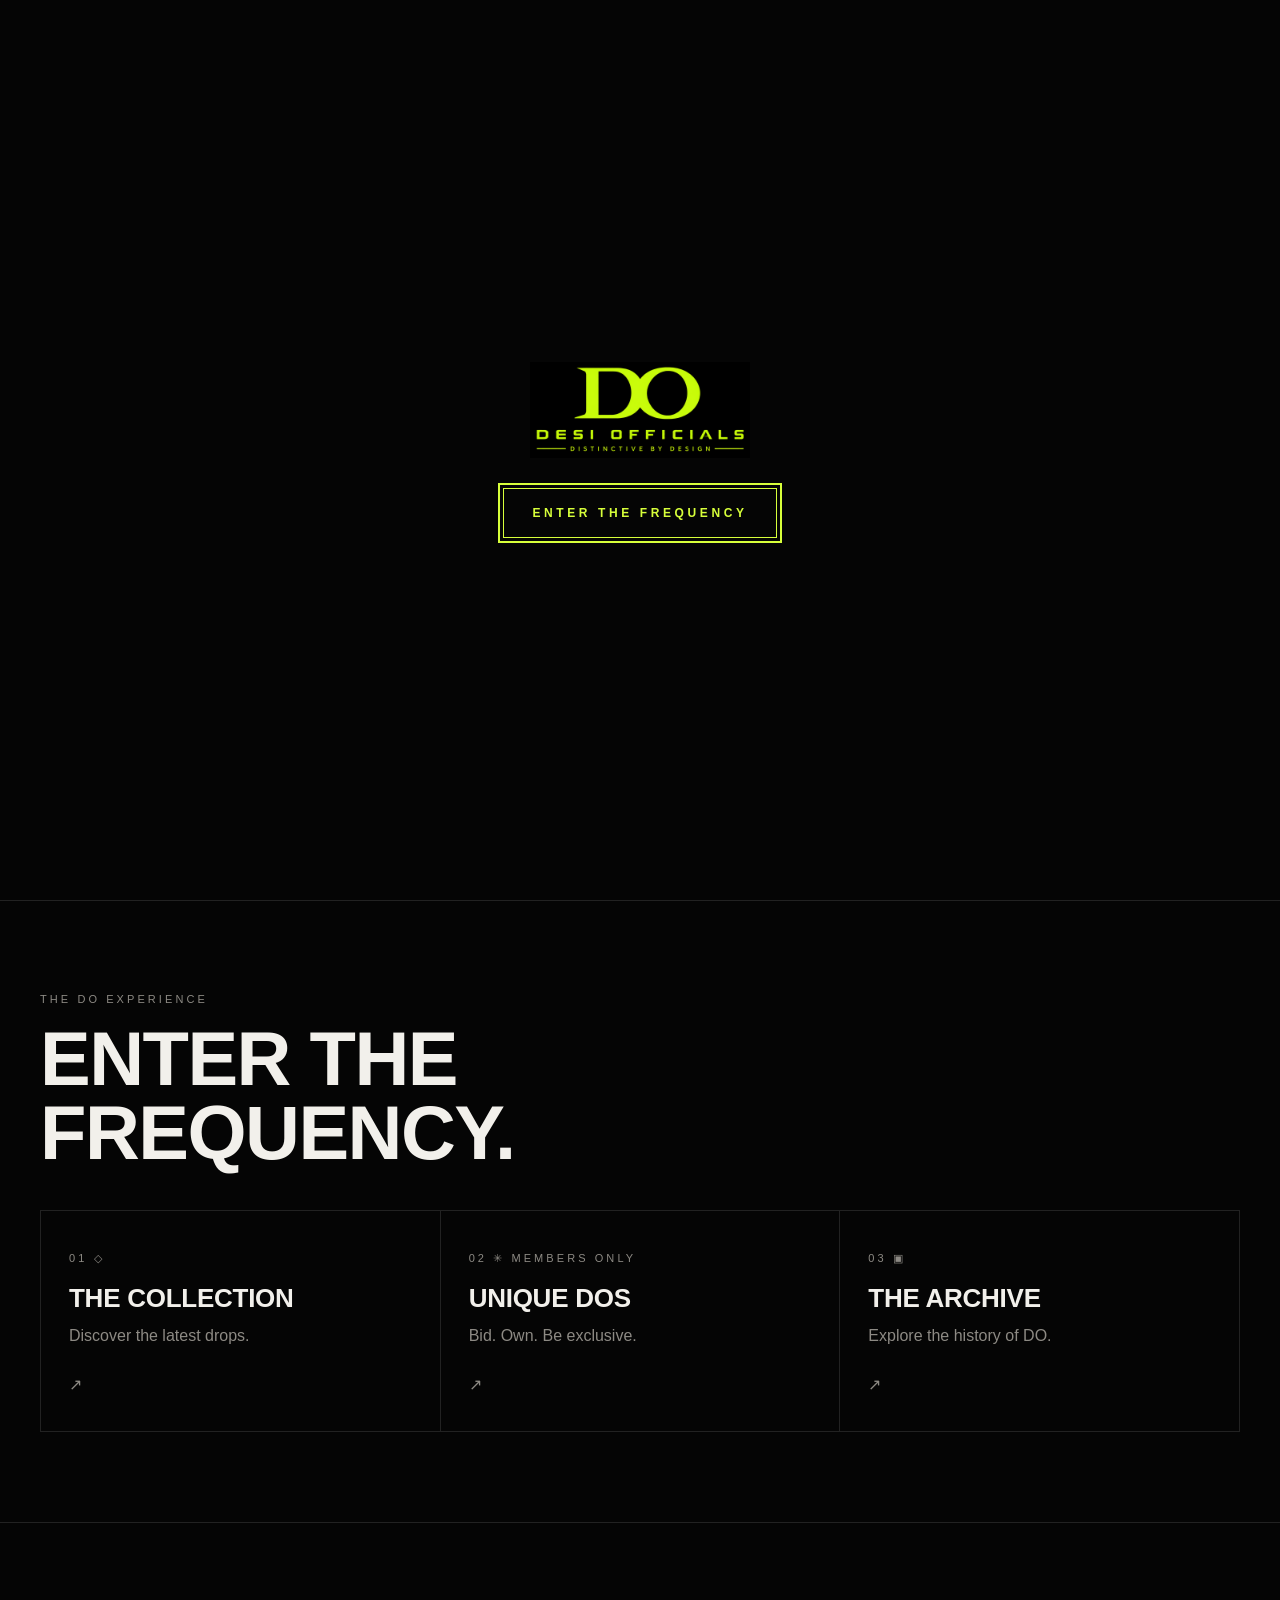
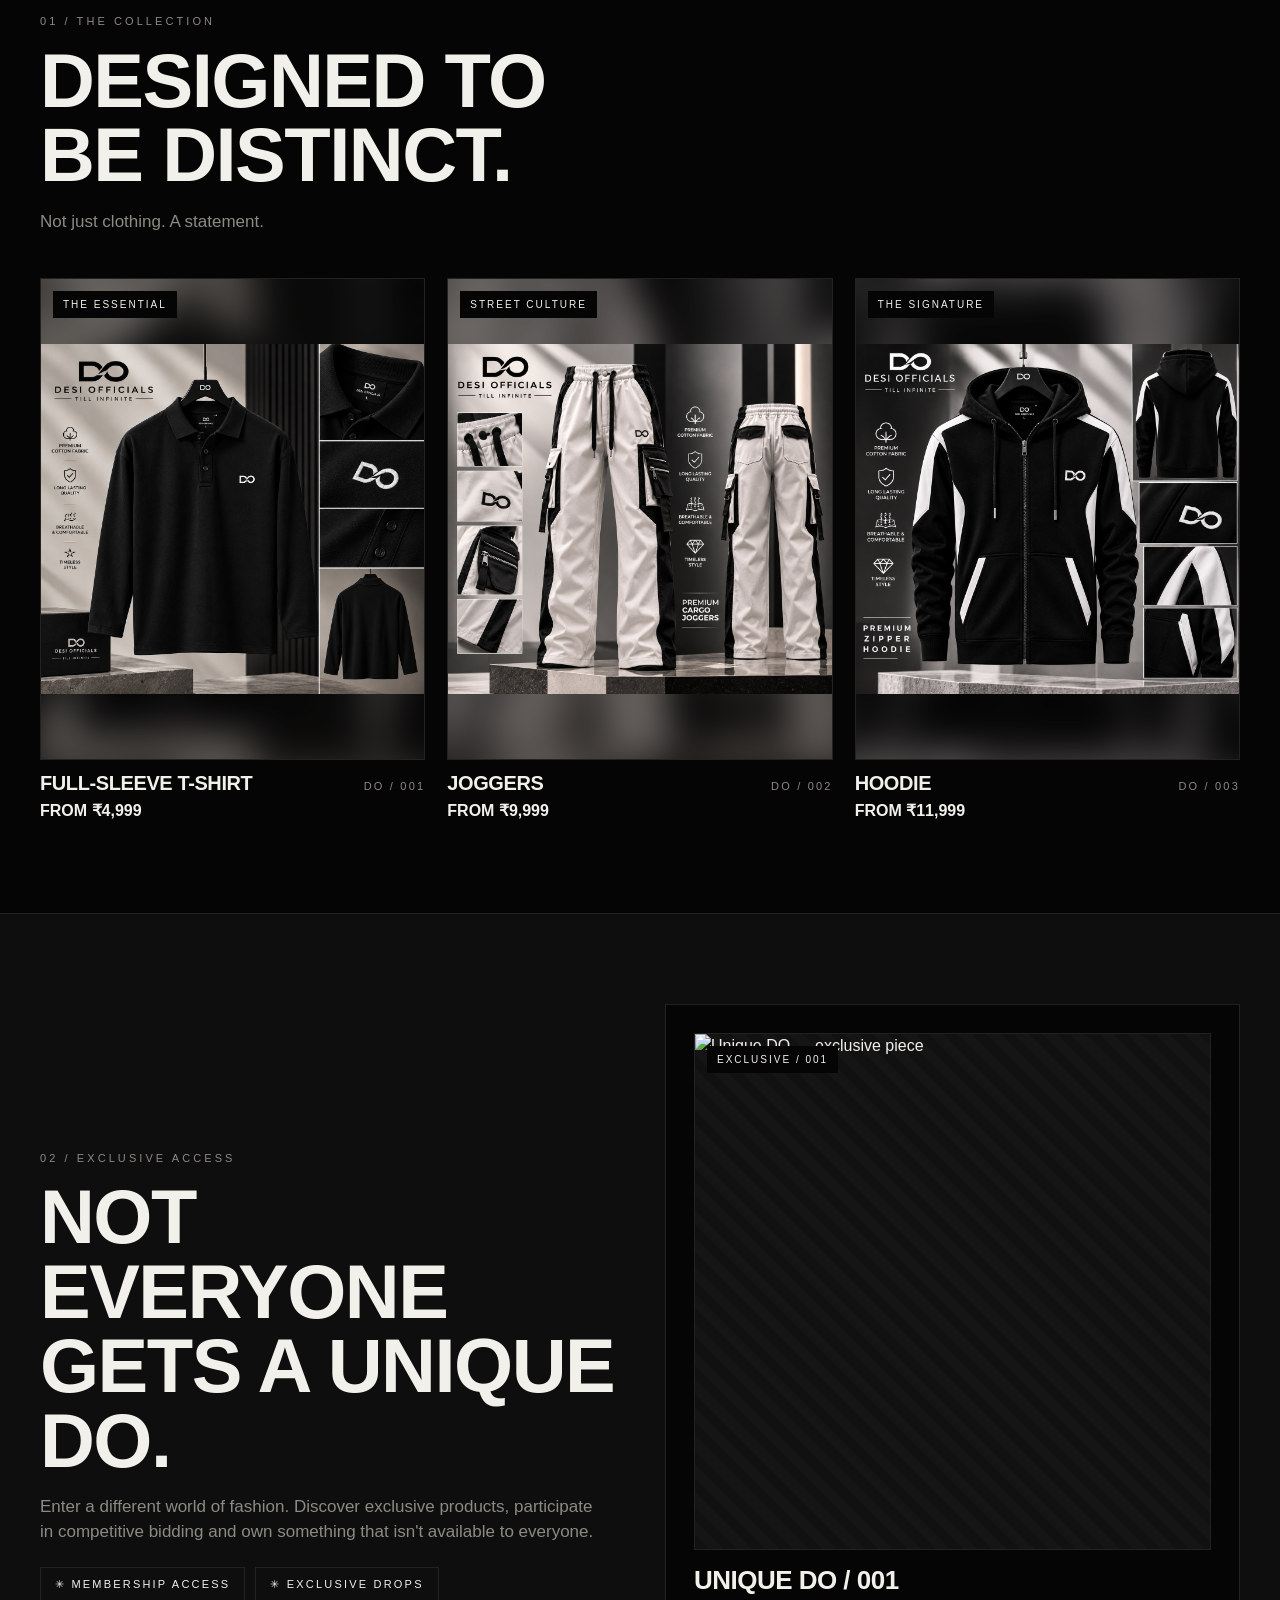
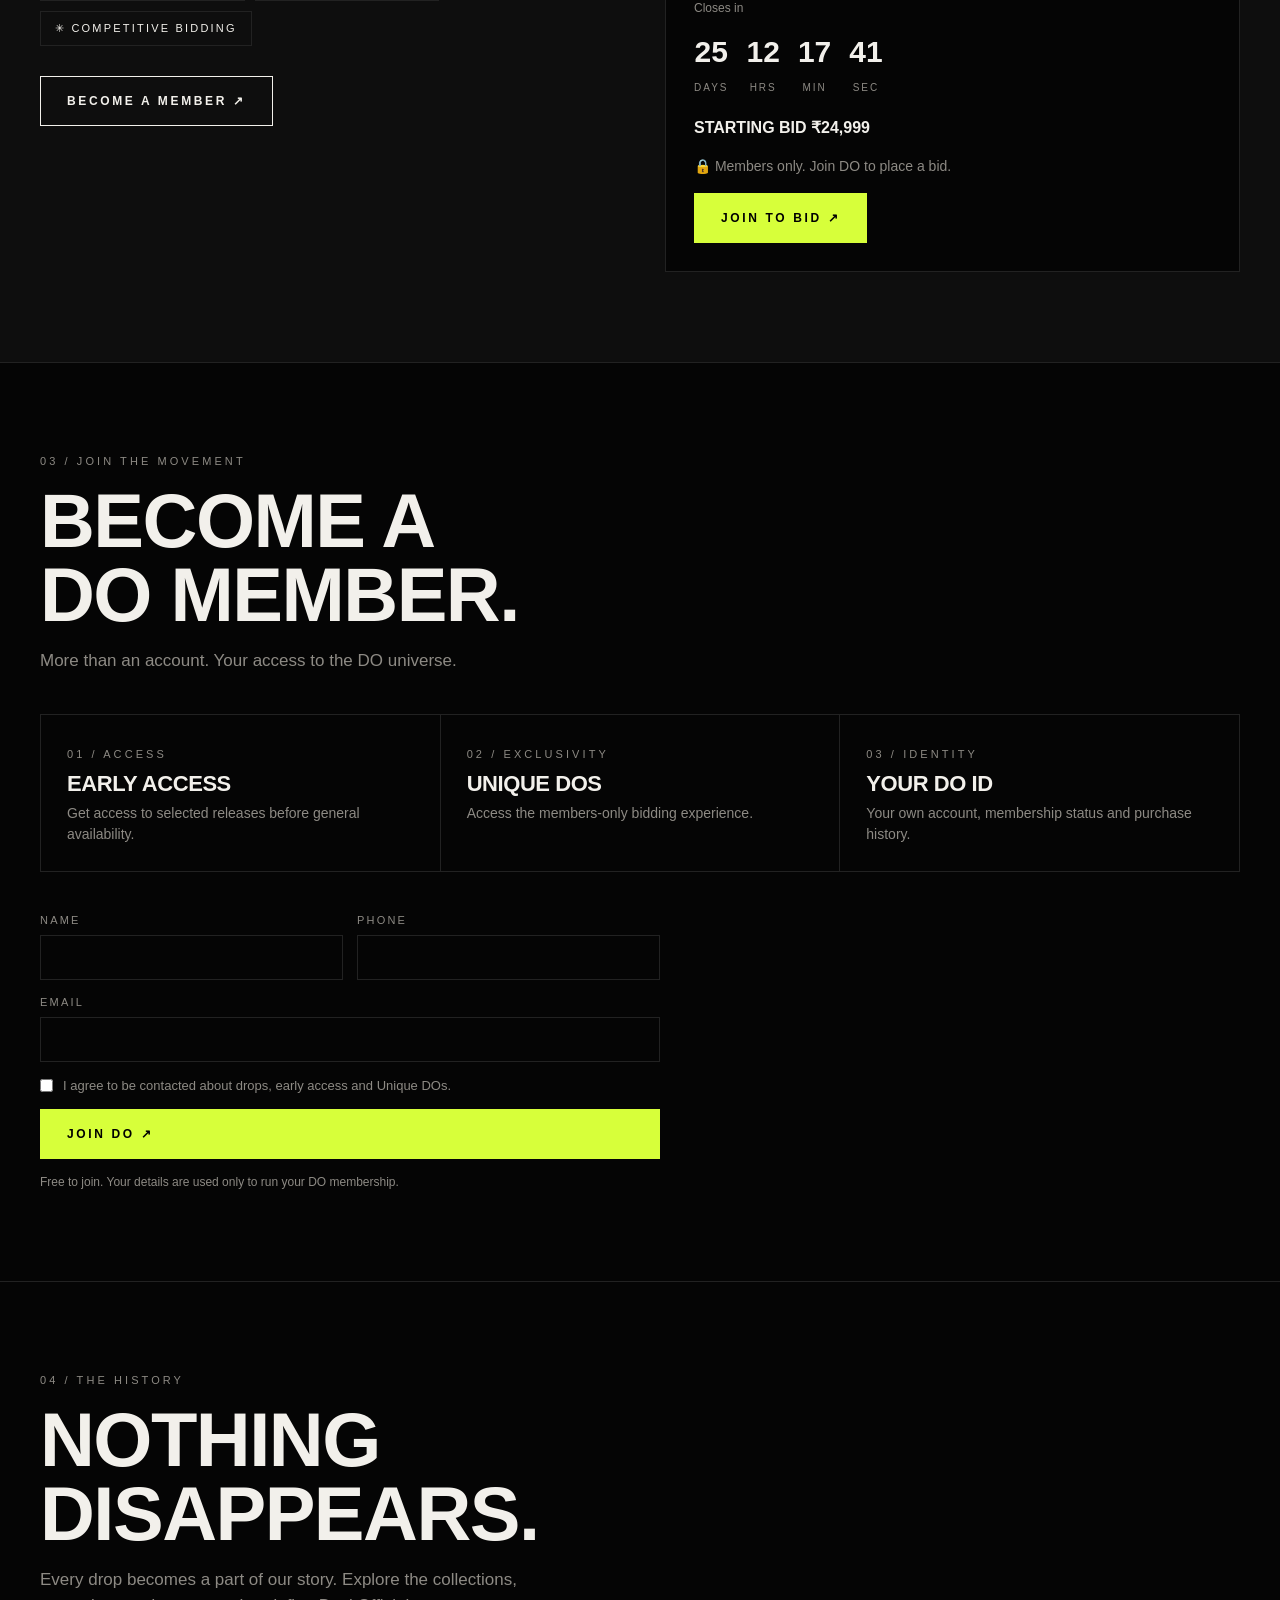
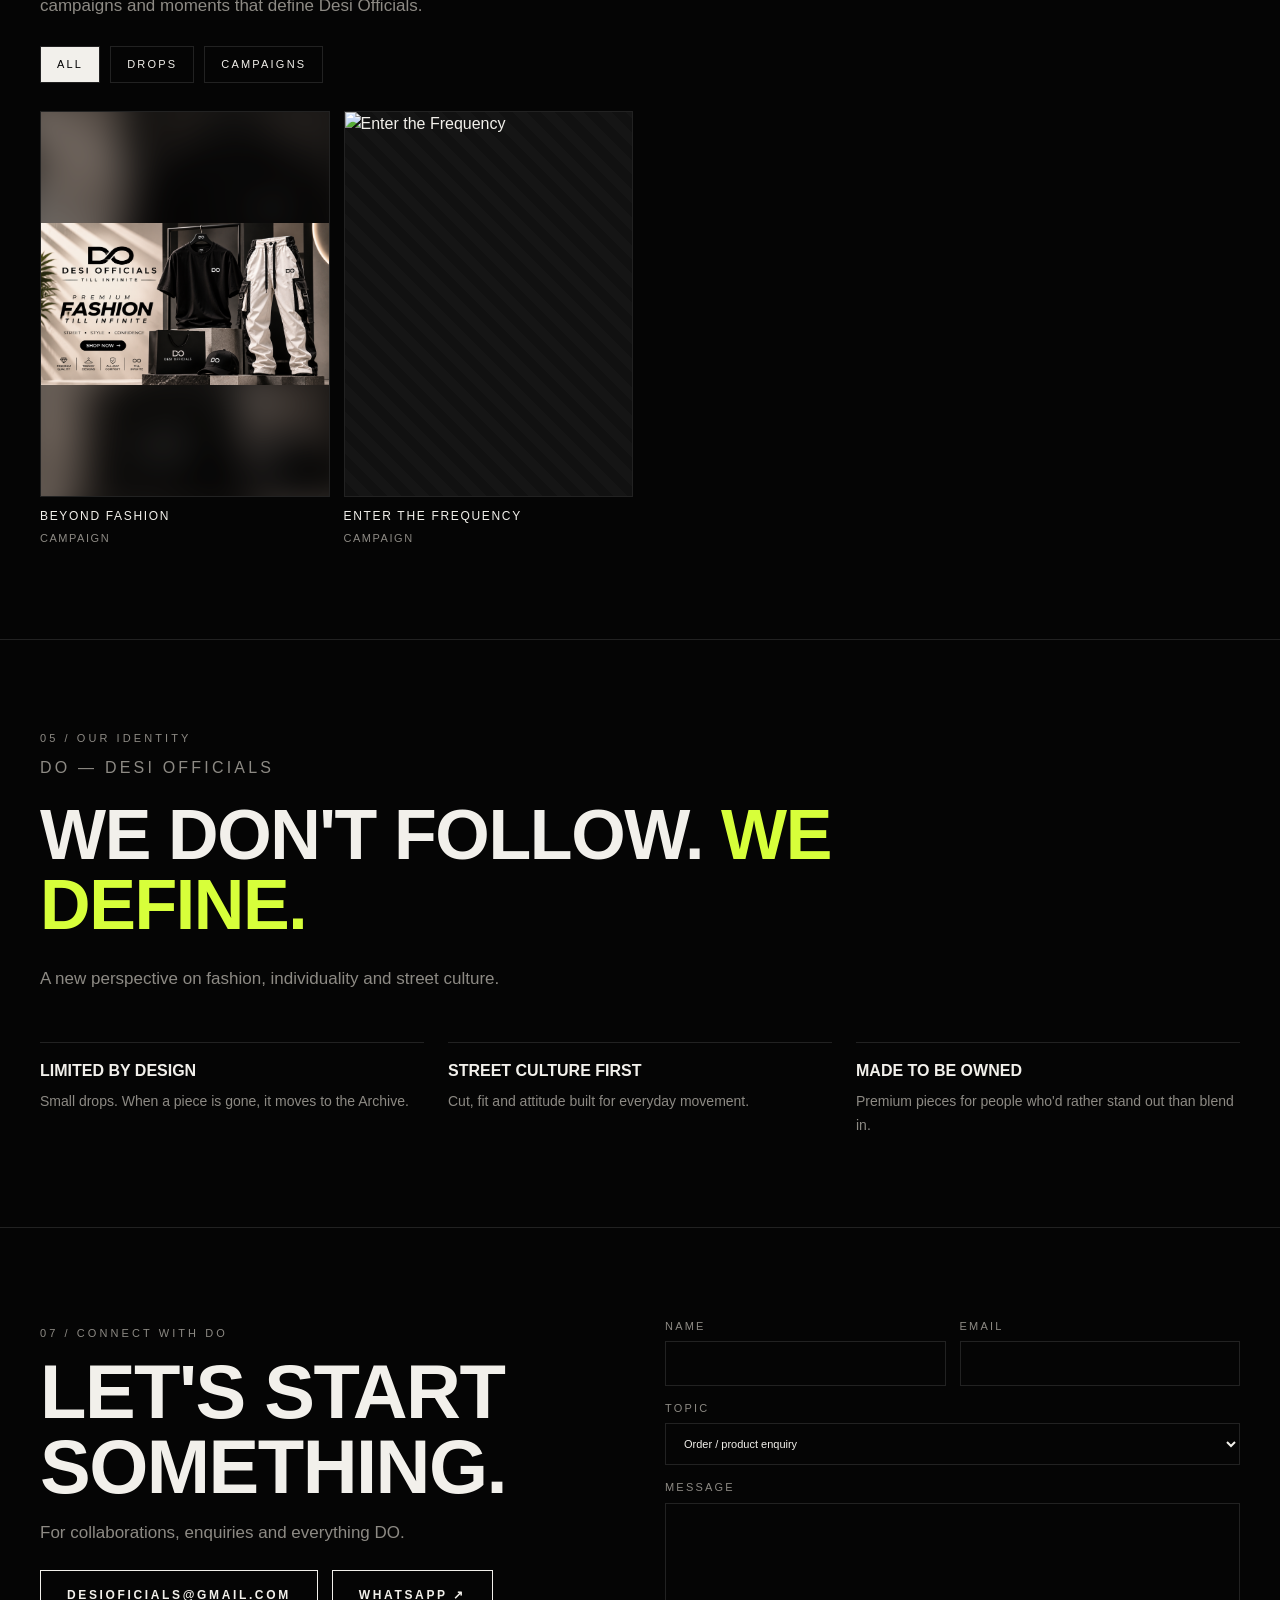
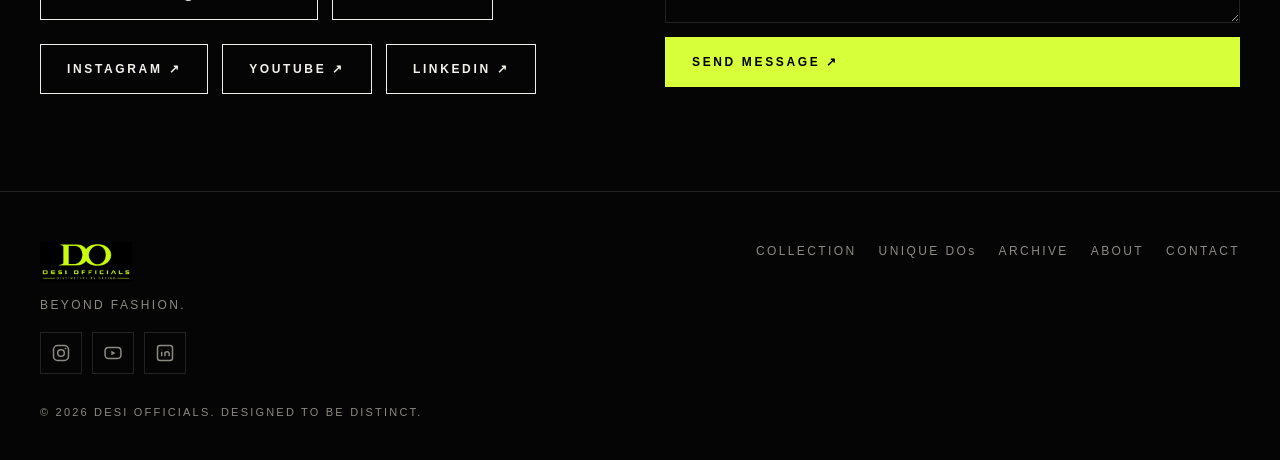
==== commit a11b1b09: "Update print statement from 'Hello' to 'Goodbye'" ====
--- a/index.html
+++ b/index.html
@@ -3,56 +3,930 @@
 <head>
 <meta charset="utf-8">
 <meta name="viewport" content="width=device-width, initial-scale=1">
+<title>DO — DESI OFFICIALS | Beyond Fashion</title>
+<meta name="description" content="DO — DESI OFFICIALS. Beyond fashion. Discover exclusive collections, limited drops and Unique DOs.">
 <meta name="theme-color" content="#050505">
-<meta name="description" content="DO — DESI OFFICIALS. Beyond fashion. Discover exclusive collections and limited drops.">
-<title>DO — DESI OFFICIALS | Beyond Fashion</title>
+<meta property="og:type" content="website">
+<meta property="og:title" content="DO — DESI OFFICIALS | Beyond Fashion">
+<meta property="og:description" content="Wear the attitude. Live the DO. Exclusive collections, limited drops and Unique DOs.">
+<meta property="og:image" content="assets/images/1.png">
+<meta name="twitter:card" content="summary_large_image">
+<script type="application/ld+json">
+{"@context":"https://schema.org","@type":"Organization","name":"DO — DESI OFFICIALS","email":"desioficials@gmail.com","slogan":"Beyond Fashion.","sameAs":["https://www.instagram.com/desi_officials","https://www.linkedin.com/company/desi-officials/","https://www.youtube.com/@desiofficials69"]}
+</script>
 <style>
-:root{--bg:#050505;--panel:#101010;--line:#282828;--fg:#f2f0eb;--mute:#aaa69e;--accent:#d7ff3a;--ease:cubic-bezier(.2,.7,.2,1)}*{box-sizing:border-box}html{scroll-behavior:smooth;scroll-padding-top:76px}body{margin:0;background:var(--bg);color:var(--fg);font:16px/1.5 Arial,Helvetica,sans-serif}body.lock{overflow:hidden}a{color:inherit;text-decoration:none}button,input,textarea{font:inherit}button{color:inherit;background:none;border:0;cursor:pointer}img{display:block;max-width:100%}.wrap{width:min(1200px,calc(100% - 40px));margin:auto}.eyebrow{font-size:11px;letter-spacing:.24em;text-transform:uppercase;color:var(--mute)}header{height:68px;position:sticky;top:0;z-index:10;background:#080808ed;border-bottom:1px solid var(--line);backdrop-filter:blur(12px)}.bar{height:100%;display:flex;align-items:center;justify-content:space-between;gap:22px}.logo{font-size:22px;font-weight:900;letter-spacing:.12em}.logo img{max-height:38px;width:auto}.nav{display:flex;gap:22px}.nav a,.footnav a{font-size:11px;letter-spacing:.16em;color:var(--mute)}.nav a:hover,.footnav a:hover{color:var(--fg)}.actions{display:flex;gap:8px}.icon{border:1px solid var(--line);padding:9px 12px}.menuBtn{display:none}.hero{min-height:84vh;display:flex;align-items:end;position:relative;overflow:hidden;padding:70px 0}.heroimg{position:absolute;inset:0;background:#111}.heroimg img{width:100%;height:100%;object-fit:cover;opacity:.55}.hero:after{content:"";position:absolute;inset:0;background:linear-gradient(0deg,var(--bg),transparent 80%)}.hero .wrap{position:relative;z-index:1}.hero h1{font-size:clamp(54px,12vw,150px);line-height:.88;letter-spacing:-.06em;margin:20px 0}.tag{letter-spacing:.16em}.btn{display:inline-flex;align-items:center;justify-content:center;padding:13px 20px;border:1px solid var(--fg);font-size:11px;font-weight:700;letter-spacing:.16em;text-transform:uppercase}.btn:hover,.btn.primary{background:var(--accent);border-color:var(--accent);color:#000}.btn:disabled{opacity:.45;cursor:not-allowed}section{padding:76px 0;border-top:1px solid var(--line)}h2{font-size:clamp(34px,6vw,68px);line-height:.95;letter-spacing:-.04em;text-transform:uppercase;margin:12px 0 18px}.lead{max-width:650px;color:var(--mute)}.grid{display:grid;grid-template-columns:repeat(3,minmax(0,1fr));gap:22px;margin-top:36px}.card{width:100%;text-align:left}.frame{position:relative;aspect-ratio:4/5;overflow:hidden;background:var(--panel);border:1px solid var(--line)}.frame .backdrop{position:absolute;inset:-12px;background-position:center;background-size:cover;filter:blur(16px) brightness(.42);transform:scale(1.08)}.frame>img{position:relative;width:100%;height:100%;object-fit:contain;transition:transform .4s var(--ease)}.card:hover .frame>img{transform:scale(1.035)}.badge{position:absolute;z-index:2;top:12px;left:12px;background:#050505;padding:5px 9px;font-size:10px;letter-spacing:.15em}.productmeta{display:flex;justify-content:space-between;gap:8px;align-items:baseline;margin-top:12px}.productmeta h3{margin:0;font-size:18px;text-transform:uppercase}.code{color:var(--mute);font-size:10px;letter-spacing:.15em}.price{font-weight:bold;margin:5px 0}.loading,.muted{color:var(--mute)}.split{display:grid;grid-template-columns:1fr 1fr;gap:40px;align-items:center}.panel{padding:24px;border:1px solid var(--line);background:var(--panel)}.archive{display:grid;grid-template-columns:repeat(4,1fr);gap:14px;margin-top:24px}.archive .frame{aspect-ratio:3/4}.filters{display:flex;gap:8px;margin-top:22px}.filters button{padding:8px 14px;border:1px solid var(--line);font-size:11px;text-transform:uppercase;letter-spacing:.13em}.filters button.active{background:var(--fg);color:#000}.membership{background:#0d0d0d}.perks{display:grid;grid-template-columns:repeat(3,1fr);gap:12px;margin:30px 0}.perks article{padding:20px;border:1px solid var(--line)}.perks p{color:var(--mute)}.contactgrid{display:grid;grid-template-columns:1fr 1fr;gap:40px}.contactform{display:grid;gap:12px}.contactform label{display:grid;gap:6px;color:var(--mute);font-size:11px;text-transform:uppercase;letter-spacing:.12em}.contactform input,.contactform textarea{width:100%;padding:12px;background:#080808;color:var(--fg);border:1px solid var(--line)}.contactform textarea{min-height:110px}footer{padding:38px 0;border-top:1px solid var(--line);color:var(--mute)}.footrow{display:flex;justify-content:space-between;gap:20px;flex-wrap:wrap}.footnav{display:flex;gap:18px;flex-wrap:wrap}.dialog{width:min(900px,94vw);max-height:92vh;padding:0;border:1px solid var(--line);background:var(--bg);color:var(--fg);overflow:auto}.dialog::backdrop{background:#000c;backdrop-filter:blur(4px)}.dialogHead{position:sticky;top:0;background:var(--bg);z-index:2;display:flex;justify-content:space-between;align-items:center;padding:15px 20px;border-bottom:1px solid var(--line)}.dialogHead h3{margin:0}.dialogBody{padding:22px}.productDetail{display:grid;grid-template-columns:1fr 1fr;gap:26px}.thumbs{display:flex;flex-wrap:wrap;gap:8px;margin-top:10px}.thumb{width:58px;height:70px;overflow:hidden;border:1px solid var(--line);padding:0;background:var(--panel)}.thumb.selected{border-color:var(--accent)}.thumb img{width:100%;height:100%;object-fit:contain}.sizes{display:flex;gap:8px;flex-wrap:wrap}.sizes button{padding:9px 14px;border:1px solid var(--line)}.sizes button.selected{background:var(--fg);color:#000}.qty{display:inline-flex;border:1px solid var(--line);align-items:center}.qty button,.qty span{min-width:40px;height:40px;display:grid;place-items:center}.detailActions{display:flex;gap:10px;flex-wrap:wrap;margin-top:20px}.cartline{display:grid;grid-template-columns:64px 1fr auto;gap:12px;align-items:center;padding:13px 0;border-bottom:1px solid var(--line)}.cartline .frame{aspect-ratio:1}.cartline .frame>img{object-fit:contain}.remove{color:var(--mute);text-decoration:underline;font-size:12px}.total{display:flex;justify-content:space-between;font-size:20px;font-weight:bold;margin:18px 0}.toast{position:fixed;z-index:20;bottom:20px;left:50%;transform:translateX(-50%);background:var(--accent);color:#000;padding:10px 18px;display:none;font-weight:bold}.toast.show{display:block}.mobileMenu{display:none}.hidden{display:none!important}.focusable:focus-visible,button:focus-visible,a:focus-visible{outline:2px solid var(--accent);outline-offset:3px}
-@media(max-width:850px){.nav{display:none}.menuBtn{display:block}.grid{grid-template-columns:repeat(2,minmax(0,1fr))}.split,.contactgrid,.productDetail{grid-template-columns:1fr}.archive{grid-template-columns:repeat(2,1fr)}.perks{grid-template-columns:1fr}.mobileMenu.open{position:fixed;inset:68px 0 0;z-index:9;background:var(--bg);display:flex;flex-direction:column;padding:22px;gap:12px}.mobileMenu a{font-size:25px;font-weight:bold;text-transform:uppercase;border-bottom:1px solid var(--line);padding:8px 0}}
-@media(max-width:520px){.wrap{width:calc(100% - 28px)}.grid{gap:12px}.productmeta{display:block}.productmeta h3{font-size:15px}.code{display:block}.hero{min-height:76vh}.dialogBody{padding:15px}.actions .icon{padding:8px}.archive{gap:9px}}
+:root{--bg:#050505;--bg2:#0e0e0e;--line:#222;--fg:#f2f0eb;--mute:#8d8a84;--acc:#d7ff3a;--danger:#ff5a4f;--ease:cubic-bezier(.2,.7,.2,1)}
+*{box-sizing:border-box;margin:0;padding:0}
+html{scroll-behavior:smooth;scroll-padding-top:70px}
+body{background:var(--bg);color:var(--fg);font-family:"Helvetica Neue",Arial,sans-serif;line-height:1.5;-webkit-font-smoothing:antialiased;overflow-x:hidden}
+img{max-width:100%;display:block}
+a{color:inherit;text-decoration:none}
+button{font:inherit;color:inherit;background:none;border:0;cursor:pointer}
+:focus-visible{outline:2px solid var(--acc);outline-offset:3px}
+.skip{position:absolute;left:-999px;top:8px;background:var(--acc);color:#000;padding:8px 14px;z-index:999}
+.skip:focus{left:8px}
+.wrap{max-width:1240px;margin:0 auto;padding:0 20px}
+.eyebrow{font-size:11px;letter-spacing:.28em;color:var(--mute);text-transform:uppercase}
+h1,h2,h3{font-weight:900;letter-spacing:-.02em;line-height:.98;text-transform:uppercase}
+h2{font-size:clamp(34px,6vw,76px);margin:14px 0 16px}
+section{padding:90px 0;border-top:1px solid var(--line)}
+.lead{color:var(--mute);max-width:560px;font-size:17px}
+.btn{display:inline-flex;align-items:center;gap:10px;padding:15px 26px;border:1px solid var(--fg);font-size:12px;letter-spacing:.22em;text-transform:uppercase;font-weight:700;transition:.25s var(--ease)}
+.btn:hover{background:var(--fg);color:#000}
+.btn.sm{padding:9px 14px;font-size:11px}
+.btn.solid{background:var(--acc);border-color:var(--acc);color:#000}
+.btn.solid:hover{background:var(--fg);border-color:var(--fg)}
+.btn[disabled]{opacity:.4;pointer-events:none}
+/* header */
+header{position:fixed;top:0;left:0;right:0;z-index:50;background:rgba(5,5,5,.82);backdrop-filter:blur(12px);border-bottom:1px solid var(--line)}
+.bar{display:flex;align-items:center;justify-content:space-between;height:64px;gap:16px}
+.logo img{height:34px;width:auto}
+.logo span{font-weight:900;letter-spacing:.1em}
+nav.main{display:flex;gap:28px}
+nav.main a{font-size:12px;letter-spacing:.2em;color:var(--mute);transition:.2s}
+nav.main a:hover,nav.main a.on{color:var(--fg)}
+.icons{display:flex;gap:6px;align-items:center}
+.ibtn{width:42px;height:42px;display:grid;place-items:center;font-size:18px;position:relative;border:1px solid transparent}
+.ibtn:hover{border-color:var(--line)}
+.count{position:absolute;top:2px;right:0;background:var(--acc);color:#000;font-size:10px;font-weight:800;min-width:18px;height:18px;border-radius:9px;display:grid;place-items:center;padding:0 4px}
+.count:empty,.count[data-n="0"]{display:none}
+.burger{display:none}
+.menu{position:fixed;inset:0;background:var(--bg);z-index:70;padding:24px;display:none;flex-direction:column}
+.menu.open{display:flex}
+.menu .top{display:flex;justify-content:space-between;align-items:center;margin-bottom:30px}
+.menu a{font-size:clamp(28px,8vw,44px);font-weight:900;text-transform:uppercase;padding:8px 0;border-bottom:1px solid var(--line)}
+.menu a small{font-size:12px;color:var(--mute);margin-right:14px;letter-spacing:.2em}
+/* hero */
+#home{padding:0;border:0;min-height:100svh;display:flex;align-items:flex-end;position:relative;overflow:hidden}
+#home .bg{position:absolute;inset:0}
+#home .bg img{width:100%;height:100%;object-fit:cover;opacity:.55}
+#home .bg::after{content:"";position:absolute;inset:0;background:linear-gradient(0deg,var(--bg) 4%,transparent 60%)}
+#home .wrap{position:relative;padding-bottom:70px;padding-top:120px}
+#home h1{font-size:clamp(52px,13vw,190px);margin:18px 0}
+#home p.tag{font-size:clamp(14px,2vw,20px);letter-spacing:.18em;margin-bottom:34px}
+.scroll{position:absolute;right:20px;bottom:24px;font-size:11px;letter-spacing:.25em;color:var(--mute)}
+/* experience */
+.tiles{display:grid;grid-template-columns:repeat(3,1fr);gap:1px;background:var(--line);border:1px solid var(--line);margin-top:40px}
+.tile{background:var(--bg);padding:34px 28px;min-height:220px;display:flex;flex-direction:column;justify-content:space-between;transition:.3s var(--ease)}
+.tile:hover{background:var(--bg2)}
+.tile b{font-size:26px;text-transform:uppercase;letter-spacing:-.01em;display:block;margin:10px 0 6px}
+.tile span{color:var(--mute)}
+/* products */
+.grid{display:grid;grid-template-columns:repeat(3,1fr);gap:22px;margin-top:44px}
+.card{cursor:pointer;display:block;width:100%;text-align:left}
+.ph{aspect-ratio:4/5;background:var(--bg2);overflow:hidden;position:relative;border:1px solid var(--line)}
+/* Auto-fit photos: whole picture always visible (never cropped or stretched), any ratio.
+   A blurred copy of the same photo fills the leftover space so frames look clean. */
+.ph .bd{position:absolute;inset:-14px;background-size:cover;background-position:center;filter:blur(18px) brightness(.5);transform:scale(1.1)}
+.ph img{position:relative;width:100%;height:100%;object-fit:contain;transition:transform .7s var(--ease)}
+.card:hover .ph img{transform:scale(1.04)}
+.ph .badge{position:absolute;left:12px;top:12px;background:var(--bg);font-size:10px;letter-spacing:.2em;padding:6px 10px;z-index:2}
+.ph .badge.sold{background:#ff5a4f;color:#fff}
+.thumbs{display:flex;gap:8px;margin-top:10px;flex-wrap:wrap}
+.thumbs button{width:60px;height:75px;padding:0;border:1px solid var(--line);position:relative;overflow:hidden;background:var(--bg2)}
+.thumbs button.on{border-color:var(--acc)}
+.thumbs .bd{position:absolute;inset:-8px;background-size:cover;background-position:center;filter:blur(8px) brightness(.5)}
+.thumbs img{position:relative;width:100%;height:100%;object-fit:contain}
+.loading{color:var(--mute);grid-column:1/-1;padding:40px 0}
+.noimg{background:repeating-linear-gradient(45deg,#111,#111 10px,#151515 10px,#151515 20px)}
+.meta{display:flex;justify-content:space-between;align-items:baseline;margin-top:14px;gap:10px}
+.meta h3{font-size:20px}
+.meta .code{color:var(--mute);font-size:11px;letter-spacing:.2em}
+.price{font-weight:700;margin-top:4px}
+/* unique */
+#unique{background:var(--bg2)}
+.split{display:grid;grid-template-columns:1fr 1fr;gap:50px;align-items:center}
+.chips{display:flex;flex-wrap:wrap;gap:10px;margin:22px 0 30px}
+.chip{border:1px solid var(--line);padding:8px 14px;font-size:11px;letter-spacing:.2em}
+.panel{border:1px solid var(--line);background:var(--bg);padding:28px}
+.panel .ph{aspect-ratio:1;margin-bottom:18px}
+.lock{display:flex;gap:12px;align-items:center;color:var(--mute);font-size:14px;margin-bottom:16px}
+.timer{display:flex;gap:18px;margin:12px 0 18px}
+.timer div{text-align:center}
+.timer b{font-size:30px;display:block;font-variant-numeric:tabular-nums}
+.timer span{font-size:10px;letter-spacing:.2em;color:var(--mute)}
+/* forms */
+form{display:grid;gap:14px}
+label{font-size:11px;letter-spacing:.2em;color:var(--mute);text-transform:uppercase;display:grid;gap:7px}
+input,textarea,select{background:var(--bg);border:1px solid var(--line);color:var(--fg);padding:13px 14px;font:inherit;width:100%;border-radius:0}
+input:focus,textarea:focus,select:focus{outline:none;border-color:var(--acc)}
+textarea{min-height:120px;resize:vertical}
+.row2{display:grid;grid-template-columns:1fr 1fr;gap:14px}
+.note{font-size:12px;color:var(--mute)}
+.perks{display:grid;grid-template-columns:repeat(3,1fr);gap:1px;background:var(--line);border:1px solid var(--line);margin:40px 0}
+.perks div{background:var(--bg);padding:26px}
+.perks h3{font-size:22px;margin:8px 0}
+.perks p{color:var(--mute);font-size:14px}
+.joinbox{max-width:620px}
+/* archive */
+.filters{display:flex;gap:10px;margin:28px 0;flex-wrap:wrap}
+.filters button{border:1px solid var(--line);padding:9px 16px;font-size:11px;letter-spacing:.2em;text-transform:uppercase}
+.filters button.on{background:var(--fg);color:#000}
+.agrid{display:grid;grid-template-columns:repeat(4,1fr);gap:14px}
+.aitem .ph{aspect-ratio:3/4}
+.aitem p{font-size:12px;letter-spacing:.14em;margin-top:10px;text-transform:uppercase}
+.aitem small{color:var(--mute);letter-spacing:.14em;font-size:11px}
+/* about */
+.big{font-size:clamp(30px,5.5vw,70px);font-weight:900;text-transform:uppercase;line-height:1;letter-spacing:-.02em;max-width:1000px}
+.big em{font-style:normal;color:var(--acc)}
+.facts{display:grid;grid-template-columns:repeat(3,1fr);gap:24px;margin-top:50px}
+.facts div{border-top:1px solid var(--line);padding-top:16px}
+.facts b{display:block;text-transform:uppercase;margin-bottom:6px}
+.facts span{color:var(--mute);font-size:14px}
+.links{display:flex;gap:14px;flex-wrap:wrap;margin-top:24px}
+footer{border-top:1px solid var(--line);padding:50px 0 40px}
+footer .cols{display:flex;justify-content:space-between;gap:30px;flex-wrap:wrap}
+footer nav{display:flex;gap:22px;flex-wrap:wrap}
+footer nav a{font-size:12px;letter-spacing:.2em;color:var(--mute)}
+footer nav a:hover{color:var(--fg)}
+footer p{margin-top:30px;color:var(--mute);font-size:11px;letter-spacing:.2em}
+/* dialogs */
+dialog{background:var(--bg);color:var(--fg);border:1px solid var(--line);padding:0;max-width:min(960px,94vw);width:100%;max-height:92vh;overflow:auto;margin:auto}
+dialog::backdrop{background:rgba(0,0,0,.78);backdrop-filter:blur(4px)}
+.dhead{display:flex;justify-content:space-between;align-items:center;padding:18px 24px;border-bottom:1px solid var(--line);position:sticky;top:0;background:var(--bg);z-index:2}
+.dhead h3{font-size:18px}
+.dbody{padding:24px}
+.pm{display:grid;grid-template-columns:1fr 1fr;gap:30px}
+.sizes{display:flex;gap:8px;flex-wrap:wrap}
+.sizes button{min-width:50px;padding:11px 12px;border:1px solid var(--line);font-size:13px}
+.sizes button.on{background:var(--fg);color:#000;border-color:var(--fg)}
+.qty{display:inline-flex;border:1px solid var(--line)}
+.qty button{width:40px;height:40px;font-size:18px}
+.qty span{min-width:40px;display:grid;place-items:center}
+table.sg{width:100%;border-collapse:collapse;font-size:13px;margin-top:8px}
+table.sg td,table.sg th{border:1px solid var(--line);padding:8px;text-align:center}
+dialog.drawer{margin:0 0 0 auto;height:100vh;max-height:100vh;max-width:460px;border-width:0 0 0 1px}
+.line{display:grid;grid-template-columns:70px 1fr auto;gap:14px;padding:14px 0;border-bottom:1px solid var(--line);align-items:center}
+.line .ph{aspect-ratio:1}
+.line b{display:block;text-transform:uppercase;font-size:14px}
+.line small{color:var(--mute)}
+.line .rm{color:var(--mute);font-size:12px;text-decoration:underline}
+.tot{display:flex;justify-content:space-between;font-size:20px;font-weight:800;margin:18px 0}
+.empty{color:var(--mute);padding:40px 0;text-align:center}
+.toast{position:fixed;left:50%;bottom:26px;transform:translate(-50%,30px);background:var(--acc);color:#000;padding:13px 20px;font-weight:700;font-size:13px;opacity:0;pointer-events:none;transition:.35s var(--ease);z-index:200;max-width:92vw}
+.toast.show{opacity:1;transform:translate(-50%,0)}
+.toast.err{background:var(--danger);color:#fff}
+.gate{position:fixed;inset:0;z-index:300;background:var(--bg);display:grid;place-items:center;text-align:center;padding:20px;transition:opacity .6s var(--ease),visibility .6s}
+.gate.hide{opacity:0;visibility:hidden}
+.gate img{width:min(220px,50vw);margin:0 auto 30px}
+.gate button{border:1px solid var(--acc);color:var(--acc);padding:15px 28px;letter-spacing:.3em;font-size:12px;font-weight:700}
+.gate button:hover{background:var(--acc);color:#000}
+.rev{opacity:0;transform:translateY(26px);transition:.9s var(--ease)}
+.rev.in{opacity:1;transform:none}
+.orders li{list-style:none;border:1px solid var(--line);padding:12px 14px;margin-top:10px;font-size:13px}
+.social{display:flex;gap:10px;margin-top:18px}
+.social a{width:42px;height:42px;display:grid;place-items:center;border:1px solid var(--line);color:var(--mute);transition:.25s var(--ease)}
+.social a:hover{color:#000;background:var(--acc);border-color:var(--acc)}
+.social svg{width:20px;height:20px}
+dialog.pay{max-width:min(460px,94vw)}
+.payamt{font-size:44px;font-weight:900;letter-spacing:-.02em;margin:6px 0 18px}
+.qr{width:fit-content;margin:14px auto;line-height:0;border:6px solid #fff;background:#fff}
+.qr svg{display:block;width:min(230px,70vw);height:auto}
+.upirow{display:flex;gap:8px;align-items:center;justify-content:center;flex-wrap:wrap;font-size:14px;margin-bottom:6px}
+.upirow code{background:var(--bg2);border:1px solid var(--line);padding:8px 12px;font-size:13px;word-break:break-all}
+.steps{margin:16px 0;padding-left:18px;color:var(--mute);font-size:13px;display:grid;gap:4px}
+.paybox{border-top:1px solid var(--line);margin-top:18px;padding-top:18px;display:grid;gap:12px}
+.stat{display:inline-block;font-size:10px;letter-spacing:.16em;padding:3px 8px;border:1px solid var(--line);text-transform:uppercase;margin-top:6px}
+.stat.ok{color:var(--acc);border-color:var(--acc)}.stat.wait{color:#ffb020;border-color:#ffb020}.stat.bad{color:var(--danger);border-color:var(--danger)}
+.center{text-align:center}
+@media(max-width:900px){
+ nav.main{display:none}.burger{display:grid}
+ .grid,.tiles,.perks,.facts{grid-template-columns:1fr}
+ .split,.pm{grid-template-columns:1fr}
+ .agrid{grid-template-columns:1fr 1fr}
+ section{padding:64px 0}
+ dialog.drawer{max-width:100vw}
+ .row2{grid-template-columns:1fr}
+}
+@media(prefers-reduced-motion:reduce){*{transition:none!important;animation:none!important}html{scroll-behavior:auto}.rev{opacity:1;transform:none}}
 </style>
 </head>
 <body>
-<header><div class="wrap bar"><button class="icon menuBtn" id="menuToggle" aria-label="Open navigation" aria-expanded="false">☰</button><a class="logo" href="#home" aria-label="DO home">DO — DESI OFFICIALS</a><nav class="nav" aria-label="Primary navigation"><a href="#home">HOME</a><a href="#collection">COLLECTION</a><a href="#unique">UNIQUE DOs</a><a href="#archive">ARCHIVE</a><a href="#about">ABOUT</a><a href="#contact">CONTACT</a></nav><div class="actions"><button class="icon" id="accountBtn" aria-label="Membership">◎</button><button class="icon" id="cartBtn" aria-label="Open cart">CART <span id="cartCount">0</span></button></div></div></header>
-<nav class="mobileMenu" id="mobileMenu" aria-label="Mobile navigation"><a href="#home">Home</a><a href="#collection">Collection</a><a href="#unique">Unique DOs</a><a href="#archive">Archive</a><a href="#membership">Membership</a><a href="#about">About DO</a><a href="#contact">Contact</a></nav>
-<main>
-<section class="hero" id="home"><div class="heroimg"><img src="assets/images/1.png" alt="DO fashion campaign" onerror="this.hidden=true"></div><div class="wrap"><p class="eyebrow">DESI OFFICIALS / EST. DO</p><h1>BEYOND<br>FASHION.</h1><p class="tag">WEAR THE ATTITUDE. LIVE THE DO.</p><a class="btn primary" href="#collection">EXPLORE COLLECTION ↗</a></div></section>
-<section><div class="wrap"><p class="eyebrow">The DO Experience</p><h2>ENTER THE<br>FREQUENCY.</h2><p class="lead">Distinctive pieces, exclusive drops and the story behind every DO.</p></div></section>
-<section id="collection"><div class="wrap"><p class="eyebrow">01 / THE COLLECTION</p><h2>DESIGNED TO<br>BE DISTINCT.</h2><p class="lead">Not just clothing. A statement.</p><div class="grid" id="productGrid"><p class="loading">Loading collection…</p></div></div></section>
-<section id="unique"><div class="wrap split"><div><p class="eyebrow">02 / EXCLUSIVE ACCESS</p><h2>NOT EVERYONE GETS A UNIQUE DO.</h2><p class="lead">Discover exclusive products and be first to hear about limited drops.</p><a class="btn" href="#membership">BECOME A MEMBER ↗</a></div><div class="panel"><div class="frame" id="uniqueImage"></div><p class="eyebrow">EXCLUSIVE / 001</p></div></div></section>
-<section class="membership" id="membership"><div class="wrap"><p class="eyebrow">03 / JOIN THE MOVEMENT</p><h2>BECOME A<br>DO MEMBER.</h2><p class="lead">More than an account. Your access to the DO universe.</p><div class="perks"><article><span class="eyebrow">01 / ACCESS</span><h3>EARLY ACCESS</h3><p>Get access to selected releases before general availability.</p></article><article><span class="eyebrow">02 / EXCLUSIVITY</span><h3>UNIQUE DOs</h3><p>Access exclusive drops and member announcements.</p></article><article><span class="eyebrow">03 / IDENTITY</span><h3>YOUR DO ID</h3><p>Keep your membership details on this device.</p></article></div><div id="joinBox"></div></div></section>
-<section id="archive"><div class="wrap"><p class="eyebrow">04 / THE HISTORY</p><h2>NOTHING<br>DISAPPEARS.</h2><p class="lead">Every drop becomes a part of our story.</p><div class="filters"><button class="active" data-filter="all">All</button><button data-filter="drops">Drops</button><button data-filter="campaigns">Campaigns</button></div><div id="archiveGrid" class="archive"></div></div></section>
-<section id="about"><div class="wrap"><p class="eyebrow">05 / OUR IDENTITY</p><h2>WE DON'T FOLLOW.<br><span style="color:var(--accent)">WE DEFINE.</span></h2><p class="lead">A new perspective on fashion, individuality and street culture.</p></div></section>
-<section id="contact"><div class="wrap contactgrid"><div><p class="eyebrow">06 / CONNECT WITH DO</p><h2>LET'S START<br>SOMETHING.</h2><p class="lead">For collaborations, enquiries and everything DO.</p><p><a href="mailto:desioficials@gmail.com">desioficials@gmail.com</a></p><p><a href="https://www.instagram.com/desi_officials" target="_blank" rel="noopener">Instagram ↗</a></p></div><form class="contactform" id="contactForm"><label>Name<input name="name" required autocomplete="name"></label><label>Email<input name="email" type="email" required autocomplete="email"></label><label>Message<textarea name="message" required></textarea></label><button class="btn primary" type="submit">SEND MESSAGE ↗</button></form></div></section>
-</main><footer><div class="wrap footrow"><span>© 2026 DESI OFFICIALS. BEYOND FASHION.</span><nav class="footnav"><a href="#collection">COLLECTION</a><a href="#archive">ARCHIVE</a><a href="#about">ABOUT</a><a href="#contact">CONTACT</a></nav></div></footer>
-<dialog class="dialog" id="productDialog" aria-label="Product details"><div class="dialogHead"><h3 id="detailTitle">Product</h3><button class="icon" data-close aria-label="Close product">×</button></div><div class="dialogBody productDetail"><div><div class="frame" id="detailFrame"></div><div class="thumbs" id="detailThumbs"></div></div><div><p class="eyebrow" id="detailCode"></p><p class="price" id="detailPrice"></p><p class="lead" id="detailDesc"></p><p class="eyebrow">Choose a size <span id="sizeError" style="color:#ff5a4f"></span></p><div class="sizes" id="sizeOptions"></div><p class="eyebrow" style="margin-top:20px">Quantity</p><div class="qty"><button id="qtyMinus" type="button" aria-label="Decrease quantity">−</button><span id="qtyValue">1</span><button id="qtyPlus" type="button" aria-label="Increase quantity">+</button></div><div class="detailActions"><button class="btn primary" id="addButton" type="button">ADD TO CART</button><button class="btn" id="buyButton" type="button">BUY NOW</button></div></div></div></dialog>
-<dialog class="dialog" id="cartDialog" aria-label="Shopping cart"><div class="dialogHead"><h3>YOUR CART</h3><button class="icon" data-close aria-label="Close cart">×</button></div><div class="dialogBody"><div id="cartLines"></div><div id="cartCheckout" class="hidden"><div class="total"><span>TOTAL</span><span id="cartTotal"></span></div><p class="muted">To place an order, email us your cart details. We’ll confirm availability and payment instructions directly.</p><button class="btn primary" id="emailOrder" type="button">EMAIL ORDER ↗</button></div></div></dialog>
-<dialog class="dialog" id="accountDialog" aria-label="DO membership"><div class="dialogHead"><h3>YOUR DO ID</h3><button class="icon" data-close aria-label="Close membership">×</button></div><div class="dialogBody" id="accountBody"></div></dialog><div class="toast" id="toast" role="status" aria-live="polite"></div>
+<a class="skip" href="#collection">Skip to collection</a>
+
+<div class="gate" id="gate" role="dialog" aria-label="Welcome">
+  <div>
+    <img src="assets/images/do-logo.png" alt="DO — DESI OFFICIALS">
+    <button id="enter" type="button">ENTER THE FREQUENCY</button>
+  </div>
+</div>
+
+<header>
+  <div class="wrap bar">
+    <button class="ibtn burger" id="burger" aria-label="Open menu" aria-expanded="false">☰</button>
+    <a class="logo" href="#home" aria-label="DO — DESI OFFICIALS home"><img src="assets/images/do-logo.png" alt="DO"></a>
+    <nav class="main" aria-label="Primary">
+      <a href="#home">HOME</a><a href="#collection">COLLECTION</a><a href="#unique">UNIQUE DOs</a><a href="#archive">ARCHIVE</a><a href="#about">ABOUT</a>
+    </nav>
+    <div class="icons">
+      <button class="ibtn" id="acctBtn" aria-label="Account">◎</button>
+      <button class="ibtn" id="cartBtn" aria-label="Open cart">◇<span class="count" id="cartCount" data-n="0"></span></button>
+    </div>
+  </div>
+</header>
+
+<div class="menu" id="menu" aria-hidden="true">
+  <div class="top"><span class="eyebrow">Explore the universe</span><button class="ibtn" id="menuClose" aria-label="Close menu">×</button></div>
+  <a href="#home"><small>01</small>Home</a>
+  <a href="#collection"><small>02</small>Collection</a>
+  <a href="#unique"><small>03</small>Unique DOs</a>
+  <a href="#archive"><small>04</small>The Archive</a>
+  <a href="#membership"><small>05</small>Membership</a>
+  <a href="#about"><small>06</small>About DO</a>
+  <a href="#contact"><small>07</small>Contact</a>
+</div>
+
+<main id="main">
+<section id="home">
+  <div class="bg"><img src="assets/images/1.png" alt="DO fashion campaign"></div>
+  <div class="wrap">
+    <p class="eyebrow">DESI OFFICIALS / EST. DO</p>
+    <h1>BEYOND<br>FASHION.</h1>
+    <p class="tag">WEAR THE ATTITUDE. LIVE THE DO.</p>
+    <a class="btn solid" href="#collection">EXPLORE COLLECTION ↗</a>
+  </div>
+  <div class="scroll">01 / THE NEW GENERATION — SCROLL ↓</div>
+</section>
+
+<section id="experience">
+  <div class="wrap rev">
+    <p class="eyebrow">The DO Experience</p>
+    <h2>ENTER THE<br>FREQUENCY.</h2>
+    <div class="tiles">
+      <a class="tile" href="#collection"><div><span class="eyebrow">01 ◇</span><b>The Collection</b><span>Discover the latest drops.</span></div><span>↗</span></a>
+      <a class="tile" href="#unique"><div><span class="eyebrow">02 ✳ Members only</span><b>Unique DOs</b><span>Bid. Own. Be exclusive.</span></div><span>↗</span></a>
+      <a class="tile" href="#archive"><div><span class="eyebrow">03 ▣</span><b>The Archive</b><span>Explore the history of DO.</span></div><span>↗</span></a>
+    </div>
+  </div>
+</section>
+
+<section id="collection">
+  <div class="wrap">
+    <div class="rev">
+      <p class="eyebrow">01 / The Collection</p>
+      <h2>DESIGNED TO<br>BE DISTINCT.</h2>
+      <p class="lead">Not just clothing. A statement.</p>
+    </div>
+    <div class="grid" id="productGrid"></div>
+  </div>
+</section>
+
+<section id="unique">
+  <div class="wrap split">
+    <div class="rev">
+      <p class="eyebrow">02 / Exclusive Access</p>
+      <h2>NOT EVERYONE GETS A UNIQUE DO.</h2>
+      <p class="lead">Enter a different world of fashion. Discover exclusive products, participate in competitive bidding and own something that isn't available to everyone.</p>
+      <div class="chips"><span class="chip">✳ MEMBERSHIP ACCESS</span><span class="chip">✳ EXCLUSIVE DROPS</span><span class="chip">✳ COMPETITIVE BIDDING</span></div>
+      <a class="btn" href="#membership" id="uniqueJoin">BECOME A MEMBER ↗</a>
+    </div>
+    <div class="panel rev">
+      <div class="ph" id="uniquePh"><span class="badge">EXCLUSIVE / 001</span></div>
+      <h3 style="font-size:26px">UNIQUE DO / 001</h3>
+      <p class="note" style="margin-top:6px">Closes in</p>
+      <div class="timer" id="timer"><div><b id="tD">00</b><span>DAYS</span></div><div><b id="tH">00</b><span>HRS</span></div><div><b id="tM">00</b><span>MIN</span></div><div><b id="tS">00</b><span>SEC</span></div></div>
+      <p class="price" id="startBid"></p>
+      <div id="bidArea" style="margin-top:16px"></div>
+    </div>
+  </div>
+</section>
+
+<section id="membership">
+  <div class="wrap">
+    <div class="rev">
+      <p class="eyebrow">03 / Join the Movement</p>
+      <h2>BECOME A<br>DO MEMBER.</h2>
+      <p class="lead">More than an account. Your access to the DO universe.</p>
+    </div>
+    <div class="perks rev">
+      <div><span class="eyebrow">01 / Access</span><h3>EARLY ACCESS</h3><p>Get access to selected releases before general availability.</p></div>
+      <div><span class="eyebrow">02 / Exclusivity</span><h3>UNIQUE DOs</h3><p>Access the members-only bidding experience.</p></div>
+      <div><span class="eyebrow">03 / Identity</span><h3>YOUR DO ID</h3><p>Your own account, membership status and purchase history.</p></div>
+    </div>
+    <div class="joinbox rev" id="joinBox"></div>
+  </div>
+</section>
+
+<section id="archive">
+  <div class="wrap">
+    <div class="rev">
+      <p class="eyebrow">04 / The History</p>
+      <h2>NOTHING<br>DISAPPEARS.</h2>
+      <p class="lead">Every drop becomes a part of our story. Explore the collections, campaigns and moments that define Desi Officials.</p>
+    </div>
+    <div class="filters" id="filters" role="group" aria-label="Filter archive">
+      <button class="on" data-f="all">All</button><button data-f="drop">Drops</button><button data-f="campaign">Campaigns</button>
+    </div>
+    <div class="agrid" id="archiveGrid"></div>
+  </div>
+</section>
+
+<section id="about">
+  <div class="wrap rev">
+    <p class="eyebrow">05 / Our Identity</p>
+    <h2 style="font-size:clamp(14px,2vw,16px);letter-spacing:.2em;color:var(--mute);font-weight:400;margin-bottom:24px">DO — DESI OFFICIALS</h2>
+    <p class="big">WE DON'T FOLLOW. <em>WE DEFINE.</em></p>
+    <p class="lead" style="margin-top:26px">A new perspective on fashion, individuality and street culture.</p>
+    <div class="facts">
+      <div><b>Limited by design</b><span>Small drops. When a piece is gone, it moves to the Archive.</span></div>
+      <div><b>Street culture first</b><span>Cut, fit and attitude built for everyday movement.</span></div>
+      <div><b>Made to be owned</b><span>Premium pieces for people who'd rather stand out than blend in.</span></div>
+    </div>
+  </div>
+</section>
+
+<section id="contact">
+  <div class="wrap split">
+    <div class="rev">
+      <p class="eyebrow">07 / Connect with DO</p>
+      <h2>LET'S START<br>SOMETHING.</h2>
+      <p class="lead">For collaborations, enquiries and everything DO.</p>
+      <div class="links">
+        <a class="btn" href="mailto:desioficials@gmail.com">desioficials@gmail.com</a>
+        <a class="btn" id="waLink" href="#contact" hidden>WhatsApp ↗</a>
+      </div>
+      <div class="links">
+        <a class="btn" href="https://www.instagram.com/desi_officials" target="_blank" rel="noopener">Instagram ↗</a>
+        <a class="btn" href="https://www.youtube.com/@desiofficials69" target="_blank" rel="noopener">YouTube ↗</a>
+        <a class="btn" href="https://www.linkedin.com/company/desi-officials/" target="_blank" rel="noopener">LinkedIn ↗</a>
+      </div>
+    </div>
+    <form id="contactForm" class="rev" novalidate>
+      <div class="row2">
+        <label>Name<input name="name" required autocomplete="name"></label>
+        <label>Email<input name="email" type="email" required autocomplete="email"></label>
+      </div>
+      <label>Topic<select name="topic"><option>Order / product enquiry</option><option>Collaboration</option><option>Unique DOs</option><option>Other</option></select></label>
+      <label>Message<textarea name="message" required></textarea></label>
+      <button class="btn solid" type="submit">SEND MESSAGE ↗</button>
+      <p class="note" id="contactNote"></p>
+    </form>
+  </div>
+</section>
+</main>
+
+<footer>
+  <div class="wrap">
+    <div class="cols">
+      <div><img src="assets/images/do-logo.png" alt="DO — DESI OFFICIALS" style="height:40px;width:auto"><p style="margin-top:14px;letter-spacing:.2em;font-size:12px">BEYOND FASHION.</p>
+        <div class="social" aria-label="Follow DO">
+          <a href="https://www.instagram.com/desi_officials" target="_blank" rel="noopener" aria-label="DO on Instagram"><svg viewBox="0 0 24 24" fill="none" stroke="currentColor" stroke-width="1.8" aria-hidden="true"><rect x="3" y="3" width="18" height="18" rx="5"/><circle cx="12" cy="12" r="4"/><circle cx="17.3" cy="6.7" r="1" fill="currentColor" stroke="none"/></svg></a>
+          <a href="https://www.youtube.com/@desiofficials69" target="_blank" rel="noopener" aria-label="DO on YouTube"><svg viewBox="0 0 24 24" fill="none" stroke="currentColor" stroke-width="1.8" aria-hidden="true"><rect x="2.5" y="5.5" width="19" height="13" rx="4"/><path d="M10 9.2v5.6l5-2.8z" fill="currentColor" stroke="none"/></svg></a>
+          <a href="https://www.linkedin.com/company/desi-officials/" target="_blank" rel="noopener" aria-label="DO on LinkedIn"><svg viewBox="0 0 24 24" fill="none" stroke="currentColor" stroke-width="1.8" aria-hidden="true"><rect x="3" y="3" width="18" height="18" rx="3"/><path d="M8 10.5V16M8 7.6v.1M12 16v-5.5m0 2.5c0-1.6 1-2.6 2.4-2.6S17 11.4 17 13v3"/></svg></a>
+        </div></div>
+      <nav aria-label="Footer"><a href="#collection">COLLECTION</a><a href="#unique">UNIQUE DOs</a><a href="#archive">ARCHIVE</a><a href="#about">ABOUT</a><a href="#contact">CONTACT</a></nav>
+    </div>
+    <p>© 2026 DESI OFFICIALS. DESIGNED TO BE DISTINCT.</p>
+  </div>
+</footer>
+
+<!-- Product dialog -->
+<dialog id="pDlg" aria-label="Product details">
+  <div class="dhead"><h3 id="pTitle"></h3><button class="ibtn" data-close aria-label="Close">×</button></div>
+  <div class="dbody pm">
+    <div><div class="ph" id="pPh"></div><div class="thumbs" id="pThumbs"></div></div>
+    <div>
+      <p class="eyebrow" id="pCode"></p>
+      <p class="price" id="pPrice" style="font-size:26px;margin:8px 0 14px"></p>
+      <p class="lead" id="pDesc" style="font-size:15px"></p>
+      <p class="eyebrow" style="margin:22px 0 10px">Size <span id="pSizeErr" style="color:var(--danger);letter-spacing:0;text-transform:none"></span></p>
+      <div class="sizes" id="pSizes"></div>
+      <p class="eyebrow" style="margin:22px 0 10px">Quantity</p>
+      <div class="qty"><button id="pMinus" aria-label="Decrease">−</button><span id="pQty">1</span><button id="pPlus" aria-label="Increase">+</button></div>
+      <div style="display:flex;gap:10px;margin-top:26px;flex-wrap:wrap"><button class="btn solid" id="pAdd">ADD TO CART ↗</button><button class="btn" id="pBuy">BUY NOW</button></div>
+      <details style="margin-top:24px"><summary class="eyebrow" style="cursor:pointer">Size guide (cm)</summary>
+        <table class="sg"><tr><th>Size</th><th>Chest</th><th>Length</th></tr><tr><td>S</td><td>96</td><td>68</td></tr><tr><td>M</td><td>101</td><td>70</td></tr><tr><td>L</td><td>106</td><td>72</td></tr><tr><td>XL</td><td>111</td><td>74</td></tr><tr><td>XXL</td><td>116</td><td>76</td></tr></table>
+        <p class="note" style="margin-top:8px">Indicative measurements. Replace with your real size chart.</p></details>
+      <p class="note" style="margin-top:20px">Free shipping across India on orders above ₹10,000 · Exchange within 7 days of delivery.</p>
+    </div>
+  </div>
+</dialog>
+
+<!-- Cart drawer -->
+<dialog id="cDlg" class="drawer" aria-label="Your cart">
+  <div class="dhead"><h3>YOUR CART</h3><button class="ibtn" data-close aria-label="Close cart">×</button></div>
+  <div class="dbody">
+    <div id="cLines"></div>
+    <div id="cFoot" hidden>
+      <div class="tot"><span>TOTAL</span><span id="cTotal"></span></div>
+      <form id="checkoutForm" novalidate>
+        <label>Full name<input name="name" required autocomplete="name"></label>
+        <div class="row2"><label>Phone<input name="phone" type="tel" required autocomplete="tel"></label><label>Pincode<input name="pin" required inputmode="numeric" autocomplete="postal-code"></label></div>
+        <label>Delivery address<textarea name="address" required style="min-height:80px" autocomplete="street-address"></textarea></label>
+        <button class="btn solid" type="submit" style="justify-content:center">CONTINUE TO PAYMENT ↗</button>
+        <p class="note">Payment is by UPI only (GPay, PhonePe, Paytm, BHIM and more). You'll see the QR on the next step.</p>
+      </form>
+    </div>
+  </div>
+</dialog>
+
+<!-- UPI payment dialog -->
+<dialog id="payDlg" class="pay" aria-label="Pay with UPI">
+  <div class="dhead"><h3>PAY WITH UPI</h3><button class="ibtn" data-close aria-label="Close">×</button></div>
+  <div class="dbody" id="payBody"></div>
+</dialog>
+
+<!-- Account dialog -->
+<dialog id="aDlg" aria-label="Your DO account">
+  <div class="dhead"><h3>YOUR DO ID</h3><button class="ibtn" data-close aria-label="Close">×</button></div>
+  <div class="dbody" id="aBody"></div>
+</dialog>
+
+<div class="toast" id="toast" role="status" aria-live="polite"></div>
+
 <script>
-'use strict';
-const FALLBACK=[
-{id:'do-001',code:'DO / 001',name:'Full-Sleeve T-Shirt',tag:'THE ESSENTIAL',price:4999,images:['assets/images/3.png'],sizes:['S','M','L','XL','XXL'],desc:'Heavyweight full-sleeve tee with a relaxed street fit.',status:'live'},
-{id:'do-002',code:'DO / 002',name:'Joggers',tag:'STREET CULTURE',price:9999,images:['assets/images/4.png'],sizes:['S','M','L','XL','XXL'],desc:'Tapered joggers built for movement.',status:'live'},
-{id:'do-003',code:'DO / 003',name:'Hoodie',tag:'THE SIGNATURE',price:11999,images:['assets/images/5.png'],sizes:['S','M','L','XL','XXL'],desc:'The signature DO hoodie. Heavy and structured.',status:'live'}];
-const CAMPAIGNS=[{title:'Beyond Fashion',image:'assets/images/1.png',kind:'campaign'},{title:'Enter the Frequency',image:'assets/images/2.jpg',kind:'campaign'}];
-const $=(s,r=document)=>r.querySelector(s),$$=(s,r=document)=>[...r.querySelectorAll(s)];
-const money=n=>'₹'+Number(n||0).toLocaleString('en-IN');
-const read=(key,fallback)=>{try{return JSON.parse(localStorage.getItem(key))??fallback}catch{return fallback}};
-let products=[],cart=read('do-cart',[]),selectedProduct=null,selectedSize='',quantity=1;
-function safeImage(value){if(typeof value!=='string'||!value.trim())return '';const v=value.trim();if(/^assets\/images\/[\w.-]+$/i.test(v))return '/'+v;if(/^\/api\/img\/[a-f0-9]{16}$/i.test(v))return v;if(v.startsWith('/')&&!v.startsWith('//')&&!v.includes('..'))return v;try{const u=new URL(v,location.href);if(u.protocol==='https:'&&u.origin!==location.origin)return u.href;if(u.origin===location.origin)return u.href}catch{}return ''}
-function productFromApi(p){if(!p||typeof p!=='object')return null;const price=Number(p.price??p.starting_price);if(!p.id||!p.name||!(price>0))return null;let images=Array.isArray(p.images)?p.images:[];if(p.image_url)images=[...images,p.image_url];if(p.image)images=[...images,p.image];images=[...new Set(images.map(safeImage).filter(Boolean))];return{id:String(p.id),code:String(p.code||p.sku||''),name:String(p.name),tag:String(p.tag||p.category||''),price,desc:String(p.desc||p.description||''),sizes:Array.isArray(p.sizes)&&p.sizes.length?p.sizes.map(String):['One Size'],images,status:p.status==='archived'?'archived':(['soldout','closed'].includes(p.status)?'soldout':'live')}}
-function makeFrame(src,alt){const box=document.createElement('div');box.className='frame';const url=safeImage(src);if(!url){box.classList.add('no-image');return box}const bg=document.createElement('div');bg.className='backdrop';bg.style.backgroundImage=`url(${JSON.stringify(url).slice(1,-1)})`;const image=document.createElement('img');image.src=url;image.alt=alt||'Product photo';image.loading='lazy';image.onerror=()=>{image.remove();bg.remove();box.classList.add('no-image')};box.append(bg,image);return box}
-function toast(message){const t=$('#toast');t.textContent=message;t.classList.add('show');clearTimeout(toast.timer);toast.timer=setTimeout(()=>t.classList.remove('show'),3000)}
-function renderProducts(){const grid=$('#productGrid');grid.replaceChildren();const visible=products.filter(p=>p.status!=='archived');if(!visible.length){grid.innerHTML='<p class="loading">New drop coming soon.</p>';return}visible.forEach(p=>{const btn=document.createElement('button');btn.className='card';btn.type='button';btn.setAttribute('aria-label',`View ${p.name}`);const frame=makeFrame(p.images[0],p.name);const badge=document.createElement('span');badge.className='badge';badge.textContent=p.status==='soldout'?'SOLD OUT':p.tag;frame.append(badge);const meta=document.createElement('div');meta.className='productmeta';const name=document.createElement('h3');name.textContent=p.name;const code=document.createElement('span');code.className='code';code.textContent=p.code;meta.append(name,code);const price=document.createElement('p');price.className='price';price.textContent=p.status==='soldout'?'SOLD OUT':'FROM '+money(p.price);btn.append(frame,meta,price);btn.addEventListener('click',()=>openProduct(p));grid.append(btn)})}
-function openProduct(p){selectedProduct=p;selectedSize='';quantity=1;$('#detailTitle').textContent=p.name;$('#detailCode').textContent=[p.code,p.tag].filter(Boolean).join(' · ');$('#detailPrice').textContent=money(p.price);$('#detailDesc').textContent=p.desc;$('#sizeError').textContent='';$('#qtyValue').textContent='1';$('#detailFrame').replaceWith(makeFrame(p.images[0],p.name));$('#productDialog .productDetail .frame').id='detailFrame';const thumbs=$('#detailThumbs');thumbs.replaceChildren();p.images.forEach((url,i)=>{const b=document.createElement('button');b.type='button';b.className='thumb'+(i===0?' selected':'');b.setAttribute('aria-label',`Show photo ${i+1}`);const im=document.createElement('img');im.src=url;im.alt=`${p.name}, photo ${i+1}`;im.loading='lazy';im.onerror=()=>b.remove();b.append(im);b.addEventListener('click',()=>{const old=$('#detailFrame');const next=makeFrame(url,p.name);next.id='detailFrame';old.replaceWith(next);$$('.thumb',thumbs).forEach(t=>t.classList.toggle('selected',t===b))});thumbs.append(b)});const sizes=$('#sizeOptions');sizes.replaceChildren();p.sizes.forEach(size=>{const b=document.createElement('button');b.type='button';b.textContent=size;b.addEventListener('click',()=>{selectedSize=size;$$('button',sizes).forEach(x=>x.classList.toggle('selected',x===b));$('#sizeError').textContent=''});sizes.append(b)});const disabled=p.status==='soldout';$('#addButton').disabled=disabled;$('#buyButton').disabled=disabled;$('#addButton').textContent=disabled?'SOLD OUT':'ADD TO CART';$('#productDialog').showModal()}
-function saveCart(){localStorage.setItem('do-cart',JSON.stringify(cart));renderCart()}
-function addSelected(){if(!selectedProduct)return;if(!selectedSize){$('#sizeError').textContent=' — select a size';return}const match=cart.find(x=>x.id===selectedProduct.id&&x.size===selectedSize);if(match)match.qty=Math.min(10,Number(match.qty)+quantity);else cart.push({id:selectedProduct.id,size:selectedSize,qty:quantity});saveCart();toast(`${selectedProduct.name} added to cart`);return true}
-function renderCart(){const lines=$('#cartLines');lines.replaceChildren();$('#cartCount').textContent=String(cart.reduce((n,x)=>n+Number(x.qty||0),0));let total=0;cart.forEach((line,index)=>{const p=products.find(x=>x.id===line.id);if(!p)return;total+=p.price*line.qty;const row=document.createElement('div');row.className='cartline';row.append(makeFrame(p.images[0],p.name));const details=document.createElement('div');const title=document.createElement('strong');title.textContent=p.name;const sub=document.createElement('p');sub.className='muted';sub.textContent=`Size ${line.size} · Qty ${line.qty} · ${money(p.price)}`;details.append(title,sub);const remove=document.createElement('button');remove.type='button';remove.className='remove';remove.textContent='Remove';remove.addEventListener('click',()=>{cart.splice(index,1);saveCart()});details.append(remove);const amount=document.createElement('strong');amount.textContent=money(p.price*line.qty);row.append(details,amount);lines.append(row)});if(!cart.length)lines.innerHTML='<p class="muted">Your cart is empty.</p>';$('#cartCheckout').classList.toggle('hidden',!cart.length);$('#cartTotal').textContent=money(total)}
-function openCart(){renderCart();$('#cartDialog').showModal()}
-async function loadProducts(){let list=null;const controller=new AbortController();const timeout=setTimeout(()=>controller.abort(),8000);try{const response=await fetch('/api/products',{headers:{Accept:'application/json'},signal:controller.signal,cache:'no-store'});if(response.ok&&/json/i.test(response.headers.get('content-type')||'')){const data=await response.json();if(Array.isArray(data))list=data;else if(Array.isArray(data.products))list=data.products}}catch(error){console.warn('Products API unavailable; displaying the local collection.',error)}finally{clearTimeout(timeout)}const parsed=(list||FALLBACK).map(productFromApi).filter(Boolean);products=parsed.length?parsed:FALLBACK.map(productFromApi);cart=cart.filter(item=>products.some(p=>p.id===item.id&&p.status==='live'&&p.sizes.includes(item.size)));saveCart();renderProducts();renderArchive();}
-function renderArchive(filter='all'){const box=$('#archiveGrid');box.replaceChildren();const drops=products.filter(p=>p.status==='archived').map(p=>({title:p.name,image:p.images[0],kind:'drop'}));[...drops,...CAMPAIGNS].filter(x=>filter==='all'||x.kind===(filter==='drops'?'drop':'campaign')).forEach(item=>{const card=document.createElement('article');card.append(makeFrame(item.image,item.title));const title=document.createElement('p');title.textContent=item.title;card.append(title);box.append(card)});if(!box.children.length)box.innerHTML='<p class="muted">No archived pieces yet.</p>'}
-function joinForm(){const box=$('#joinBox'),m=read('do-member',null);box.replaceChildren();if(m){const heading=document.createElement('h3');heading.textContent='WELCOME, '+m.name.split(/\s+/)[0];const id=document.createElement('p');id.className='lead';id.textContent='Your DO ID: '+m.id;const out=document.createElement('button');out.className='btn';out.textContent='SIGN OUT';out.addEventListener('click',()=>{localStorage.removeItem('do-member');joinForm()});box.append(heading,id,out);return}const form=document.createElement('form');form.className='contactform';form.innerHTML='<label>Name<input name="name" required autocomplete="name"></label><label>Email<input name="email" type="email" required autocomplete="email"></label><button class="btn primary" type="submit">JOIN DO ↗</button>';form.addEventListener('submit',e=>{e.preventDefault();const data=Object.fromEntries(new FormData(form));const member={id:'DO-'+Math.random().toString(36).slice(2,8).toUpperCase(),name:data.name.trim(),email:data.email.trim()};localStorage.setItem('do-member',JSON.stringify(member));joinForm();toast('Welcome to DO')});box.append(form)}
-$('#qtyMinus').addEventListener('click',()=>{quantity=Math.max(1,quantity-1);$('#qtyValue').textContent=quantity});$('#qtyPlus').addEventListener('click',()=>{quantity=Math.min(10,quantity+1);$('#qtyValue').textContent=quantity});$('#addButton').addEventListener('click',()=>{if(addSelected())$('#productDialog').close()});$('#buyButton').addEventListener('click',()=>{if(addSelected()){ $('#productDialog').close();openCart() }});$('#cartBtn').addEventListener('click',openCart);$('#accountBtn').addEventListener('click',()=>{$('#accountBody').innerHTML='<p class="lead">Join DO to get your member ID and hear about new drops.</p><a class="btn primary" href="#membership" id="joinLink">JOIN DO ↗</a>';$('#accountDialog').showModal();$('#joinLink').addEventListener('click',()=>$('#accountDialog').close())});$('#emailOrder').addEventListener('click',()=>{const lines=cart.map(line=>{const p=products.find(x=>x.id===line.id);return `${p?.name||line.id} | Size ${line.size} | Qty ${line.qty} | ${money((p?.price||0)*line.qty)}`}).join('\n');location.href=`mailto:desioficials@gmail.com?subject=${encodeURIComponent('DO order enquiry')}&body=${encodeURIComponent(lines+'\n\nTotal: '+$('#cartTotal').textContent)}`});$('#contactForm').addEventListener('submit',e=>{e.preventDefault();const d=Object.fromEntries(new FormData(e.currentTarget));location.href=`mailto:desioficials@gmail.com?subject=${encodeURIComponent('DO enquiry from '+d.name)}&body=${encodeURIComponent(d.message+'\n\nReply to: '+d.email)}`});$$('[data-close]').forEach(b=>b.addEventListener('click',()=>b.closest('dialog').close()));$$('dialog').forEach(d=>d.addEventListener('click',e=>{if(e.target===d)d.close()}));$('#menuToggle').addEventListener('click',()=>{const menu=$('#mobileMenu'),open=menu.classList.toggle('open');$('#menuToggle').setAttribute('aria-expanded',String(open));document.body.classList.toggle('lock',open)});$$('#mobileMenu a').forEach(a=>a.addEventListener('click',()=>{$('#mobileMenu').classList.remove('open');$('#menuToggle').setAttribute('aria-expanded','false');document.body.classList.remove('lock')}));$$('.filters button').forEach(b=>b.addEventListener('click',()=>{$$('.filters button').forEach(x=>x.classList.toggle('active',x===b));renderArchive(b.dataset.filter)}));$('#uniqueImage').replaceWith(makeFrame('assets/images/6.jpg','Unique DO exclusive piece'));$('#uniqueImage').id='uniqueImage';joinForm();renderCart();loadProducts();
+/* ============ CONFIG — edit these ============ */
+const CONFIG = {
+  WHATSAPP: "",            // e.g. "919876543210" (country code, no + or spaces). Leave "" to use email.
+  EMAIL: "desioficials@gmail.com",
+  FORM_ENDPOINT: "",       // Optional: Formspree / Cloudflare Worker URL that accepts a JSON POST. Leave "" to use WhatsApp/email.
+  UNIQUE_ENDS: "2026-12-31T23:59:00+05:30",
+  UNIQUE_START_BID: 24999,
+  /* UPI. The live site takes these from wrangler.toml (UPI_ID / PAYEE_NAME). The values here are only
+     a backup used if the orders API can't be reached. PAYEE_NAME is the brand name shown in the UPI app. */
+  UPI_ID: "mrlast1997@okhdfcbank",
+  PAYEE_NAME: "DO DESI OFFICIALS",
+  SHOW_UPI_ID: true        // false = show only the QR / pay button, hide the UPI ID text
+};
+/* ============ QR code generator (no external library) ============ */
+/* Minimal QR Code generator: byte mode, error correction M, versions 1-10 (up to ~213 bytes). */
+function qrMatrix(text){
+  const bytes=[...new TextEncoder().encode(text)];
+  const ECC=[10,16,26,18,24,16,18,22,22,26], BLK=[1,1,1,2,2,4,4,4,5,5]; // index = version-1 (level M)
+  const rawCw=v=>{let r=(16*v+128)*v+64;if(v>=2){const a=Math.floor(v/7)+2;r-=(25*a-10)*a-55;if(v>=7)r-=36}return r>>3};
+  let ver=0,dataCw=0;
+  for(let v=1;v<=10;v++){
+    const cap=rawCw(v)-ECC[v-1]*BLK[v-1];
+    if(4+(v<=9?8:16)+bytes.length*8<=cap*8){ver=v;dataCw=cap;break}
+  }
+  if(!ver)throw new Error("QR: text too long");
+  // --- data bits
+  const bits=[];const put=(val,n)=>{for(let i=n-1;i>=0;i--)bits.push((val>>>i)&1)};
+  put(4,4);put(bytes.length,ver<=9?8:16);bytes.forEach(b=>put(b,8));
+  put(0,Math.min(4,dataCw*8-bits.length));
+  while(bits.length%8)bits.push(0);
+  const data=[];for(let i=0;i<bits.length;i+=8){let b=0;for(let j=0;j<8;j++)b=(b<<1)|bits[i+j];data.push(b)}
+  for(let pad=0xEC;data.length<dataCw;pad^=0xEC^0x11)data.push(pad);
+  // --- Reed-Solomon
+  const mul=(x,y)=>{let z=0;for(let i=7;i>=0;i--){z=(z<<1)^((z>>>7)*0x11D);z^=((y>>>i)&1)*x}return z};
+  const divisor=n=>{const r=new Array(n-1).fill(0);r.push(1);let root=1;for(let i=0;i<n;i++){for(let j=0;j<r.length;j++){r[j]=mul(r[j],root);if(j+1<r.length)r[j]^=r[j+1]}root=mul(root,2)}return r};
+  const remainder=(d,div)=>{const r=new Array(div.length).fill(0);for(const b of d){const f=b^r.shift();r.push(0);div.forEach((c,i)=>{r[i]^=mul(c,f)})}return r};
+  const nb=BLK[ver-1],el=ECC[ver-1],raw=rawCw(ver),nShort=nb-raw%nb,shortLen=Math.floor(raw/nb);
+  const rs=divisor(el),blocks=[];
+  for(let i=0,k=0;i<nb;i++){
+    const dat=data.slice(k,k+shortLen-el+(i<nShort?0:1));k+=dat.length;
+    const ecc=remainder(dat,rs);if(i<nShort)dat.push(0);blocks.push(dat.concat(ecc));
+  }
+  const all=[];
+  for(let i=0;i<blocks[0].length;i++)blocks.forEach((b,j)=>{if(i!==shortLen-el||j>=nShort)all.push(b[i])});
+  // --- matrix
+  const size=ver*4+17;
+  const mod=Array.from({length:size},()=>new Array(size).fill(false));
+  const fn=Array.from({length:size},()=>new Array(size).fill(false));
+  const setF=(x,y,d)=>{mod[y][x]=d;fn[y][x]=true};
+  for(let i=0;i<size;i++){setF(6,i,i%2===0);setF(i,6,i%2===0)}
+  const finder=(cx,cy)=>{for(let dy=-4;dy<=4;dy++)for(let dx=-4;dx<=4;dx++){const d=Math.max(Math.abs(dx),Math.abs(dy)),x=cx+dx,y=cy+dy;if(x>=0&&x<size&&y>=0&&y<size)setF(x,y,d!==2&&d!==4)}};
+  finder(3,3);finder(size-4,3);finder(3,size-4);
+  const na=ver===1?0:Math.floor(ver/7)+2;
+  const pos=[];if(na){const step=Math.floor((ver*8+na*3+5)/(na*4-4))*2;pos.push(6);for(let p=size-7;pos.length<na;p-=step)pos.splice(1,0,p)}
+  pos.forEach((px,i)=>pos.forEach((py,j)=>{
+    if((i===0&&j===0)||(i===0&&j===na-1)||(i===na-1&&j===0))return;
+    for(let dy=-2;dy<=2;dy++)for(let dx=-2;dx<=2;dx++)setF(px+dx,py+dy,Math.max(Math.abs(dx),Math.abs(dy))!==1);
+  }));
+  const fmt=mask=>{
+    const d=(0<<3)|mask;let r=d;for(let i=0;i<10;i++)r=(r<<1)^((r>>>9)*0x537);
+    const b=((d<<10)|r)^0x5412,g=i=>((b>>>i)&1)!==0;
+    for(let i=0;i<=5;i++)setF(8,i,g(i));setF(8,7,g(6));setF(8,8,g(7));setF(7,8,g(8));
+    for(let i=9;i<15;i++)setF(14-i,8,g(i));
+    for(let i=0;i<8;i++)setF(size-1-i,8,g(i));
+    for(let i=8;i<15;i++)setF(8,size-15+i,g(i));
+    setF(8,size-8,true);
+  };
+  fmt(0);
+  if(ver>=7){let r=ver;for(let i=0;i<12;i++)r=(r<<1)^((r>>>11)*0x1F25);const b=(ver<<12)|r;
+    for(let i=0;i<18;i++){const c=((b>>>i)&1)!==0,a=size-11+i%3,bb=Math.floor(i/3);setF(a,bb,c);setF(bb,a,c)}}
+  // --- place data
+  let bi=0;
+  for(let right=size-1;right>=1;right-=2){
+    if(right===6)right=5;
+    for(let vert=0;vert<size;vert++)for(let j=0;j<2;j++){
+      const x=right-j,up=((right+1)&2)===0,y=up?size-1-vert:vert;
+      if(!fn[y][x]&&bi<all.length*8){mod[y][x]=((all[bi>>>3]>>>(7-(bi&7)))&1)!==0;bi++}
+    }
+  }
+  // --- mask (choose lowest penalty)
+  const inv=(m,x,y)=>{switch(m){case 0:return(x+y)%2===0;case 1:return y%2===0;case 2:return x%3===0;case 3:return(x+y)%3===0;
+    case 4:return(Math.floor(x/3)+Math.floor(y/2))%2===0;case 5:return x*y%2+x*y%3===0;case 6:return(x*y%2+x*y%3)%2===0;default:return((x+y)%2+x*y%3)%2===0}};
+  const penalty=g=>{
+    let p=0;
+    for(let t=0;t<2;t++){for(let a=0;a<size;a++){let run=1;for(let b=1;b<size;b++){const c=t?g[b][a]:g[a][b],q=t?g[b-1][a]:g[a][b-1];
+      if(c===q){run++;if(run===5)p+=3;else if(run>5)p++}else run=1}}}
+    for(let y=0;y<size-1;y++)for(let x=0;x<size-1;x++){const c=g[y][x];if(c===g[y][x+1]&&c===g[y+1][x]&&c===g[y+1][x+1])p+=3}
+    const pat=[true,false,true,true,true,false,true,false,false,false,false];
+    for(let t=0;t<2;t++)for(let a=0;a<size;a++)for(let b=0;b<=size-11;b++){
+      let m1=true,m2=true;for(let k=0;k<11;k++){const c=t?g[b+k][a]:g[a][b+k];if(c!==pat[k])m1=false;if(c!==pat[10-k])m2=false}
+      if(m1||m2)p+=40}
+    let dark=0;for(const r of g)for(const c of r)if(c)dark++;
+    p+=Math.floor(Math.abs(dark*20-size*size*10)/(size*size))*10;
+    return p;
+  };
+  let best=0,bestP=Infinity,bestG=null;
+  for(let m=0;m<8;m++){
+    const g=mod.map((row,y)=>row.map((c,x)=>fn[y][x]?c:c!==inv(m,x,y)));
+    // temporarily write format bits for this mask
+    const saved=mod.map(r=>r.slice());fmt(m);
+    for(let y=0;y<size;y++)for(let x=0;x<size;x++)if(fn[y][x])g[y][x]=mod[y][x];
+    for(let y=0;y<size;y++)mod[y]=saved[y];
+    const p=penalty(g);if(p<bestP){bestP=p;best=m;bestG=g}
+  }
+  return bestG;
+}
+/* Returns an SVG string (black modules on white, with 4-module quiet zone). */
+function qrSvg(text,px){
+  const g=qrMatrix(text),n=g.length,q=4;let d="";
+  g.forEach((row,y)=>row.forEach((c,x)=>{if(c)d+=`M${x+q} ${y+q}h1v1h-1z`}));
+  return `<svg xmlns="http://www.w3.org/2000/svg" viewBox="0 0 ${n+q*2} ${n+q*2}" width="${px||240}" height="${px||240}" shape-rendering="crispEdges" role="img" aria-label="UPI payment QR code"><rect width="100%" height="100%" fill="#fff"/><path d="${d}" fill="#000"/></svg>`;
+}
+if(typeof module!=="undefined")module.exports={qrMatrix,qrSvg};
+/* Used only if the products API can't be reached (e.g. site opened without the Worker). */
+const FALLBACK_PRODUCTS = [
+  {id:"do-001",code:"DO / 001",name:"Full-Sleeve T-Shirt",tag:"THE ESSENTIAL",price:4999,images:["assets/images/3.png"],sizes:["S","M","L","XL","XXL"],desc:"Heavyweight full-sleeve tee with a relaxed street fit. The foundation of every DO fit.",status:"live"},
+  {id:"do-002",code:"DO / 002",name:"Joggers",tag:"STREET CULTURE",price:9999,images:["assets/images/4.png"],sizes:["S","M","L","XL","XXL"],desc:"Tapered joggers built for movement, with a clean silhouette and premium feel.",status:"live"},
+  {id:"do-003",code:"DO / 003",name:"Hoodie",tag:"THE SIGNATURE",price:11999,images:["assets/images/5.png"],sizes:["S","M","L","XL","XXL"],desc:"The signature DO hoodie. Heavy, structured and made to be noticed.",status:"live"}
+];
+/* Campaign tiles in the Archive (products marked "Archived" in the admin are added automatically). */
+const CAMPAIGNS = [
+  {t:"Beyond Fashion",y:"Campaign",k:"campaign",img:"assets/images/1.png"},
+  {t:"Enter the Frequency",y:"Campaign",k:"campaign",img:"assets/images/2.png"}
+];
+let PRODUCTS = [];
+
+/* ============ helpers ============ */
+const $=(s,r=document)=>r.querySelector(s), $$=(s,r=document)=>[...r.querySelectorAll(s)];
+const inr=n=>"₹"+n.toLocaleString("en-IN");
+const store={get(k,d){try{const v=localStorage.getItem(k);return v===null?d:JSON.parse(v)}catch{return d}},set(k,v){try{localStorage.setItem(k,JSON.stringify(v))}catch{}}};
+const sess={get(k){try{return sessionStorage.getItem(k)}catch{return null}},set(k,v){try{sessionStorage.setItem(k,v)}catch{}}};
+function toast(msg,err){const t=$("#toast");t.textContent=msg;t.className="toast show"+(err?" err":"");clearTimeout(toast.t);toast.t=setTimeout(()=>t.className="toast",3600)}
+function el(tag,attrs={},...kids){const e=document.createElement(tag);for(const[k,v]of Object.entries(attrs)){if(k==="class")e.className=v;else if(k.startsWith("on"))e.addEventListener(k.slice(2),v);else e.setAttribute(k,v)}kids.forEach(c=>e.append(c));return e}
+function validEmail(v){return /^[^\s@]+@[^\s@]+\.[^\s@]+$/.test(v)}
+function validPhone(v){return v.replace(/\D/g,"").length>=10}
+function img(src,alt){const i=el("img",{src,alt,loading:"lazy",decoding:"async"});return i}
+const okImg=u=>typeof u==="string"&&/^(\/api\/img\/[a-f0-9]{16}|assets\/images\/[\w.\-]{1,80})$/.test(u);
+/* Fill a frame with an auto-fitted photo (full picture + blurred backdrop). */
+function fillPh(box,src,alt){
+  box.querySelectorAll(".bd,img").forEach(n=>n.remove());box.classList.remove("noimg");
+  if(!okImg(src)){box.classList.add("noimg");return box}
+  const b=el("div",{class:"bd"});b.style.backgroundImage=`url("${src}")`;
+  box.prepend(b);box.append(img(src,alt));return box;
+}
+const ph=(src,alt)=>fillPh(el("div",{class:"ph"}),src,alt);
+const pic=p=>(p.images&&p.images[0])||"";
+document.addEventListener("error",e=>{if(e.target.tagName==="IMG"){e.target.removeAttribute("src");e.target.parentElement&&e.target.parentElement.classList.add("noimg")}},true);
+
+/* Delivery: endpoint → WhatsApp → email. Called directly from a user gesture. */
+function deliver(subject,text,data){
+  if(CONFIG.FORM_ENDPOINT){
+    return fetch(CONFIG.FORM_ENDPOINT,{method:"POST",headers:{"Content-Type":"application/json",Accept:"application/json"},body:JSON.stringify({subject,message:text,...data})})
+      .then(r=>{if(!r.ok)throw 0;return "sent"}).catch(()=>fallback());
+  }
+  return Promise.resolve(fallback());
+  function fallback(){
+    if(CONFIG.WHATSAPP){window.open(`https://wa.me/${CONFIG.WHATSAPP}?text=${encodeURIComponent(subject+"\n\n"+text)}`,"_blank","noopener");return "whatsapp"}
+    location.href=`mailto:${CONFIG.EMAIL}?subject=${encodeURIComponent(subject)}&body=${encodeURIComponent(text)}`;return "mailto";
+  }
+}
+const sentMsg={sent:"Sent. We'll get back to you soon.",whatsapp:"Opening WhatsApp — press send to finish.",mailto:"Opening your email app — press send to finish."};
+
+/* ============ gate + menu ============ */
+(function(){
+  const g=$("#gate");
+  const skip=sess.get("do-entered")||(location.hash&&location.hash!=="#home");
+  const close=()=>{g.classList.add("hide");sess.set("do-entered","1");document.body.style.overflow=""};
+  if(skip){g.classList.add("hide")}else{document.body.style.overflow="hidden";$("#enter").focus()}
+  $("#enter").onclick=close;
+  document.addEventListener("keydown",e=>{if(e.key==="Escape"&&!g.classList.contains("hide"))close()});
+  const m=$("#menu"),b=$("#burger");
+  const setMenu=o=>{m.classList.toggle("open",o);b.setAttribute("aria-expanded",o);m.setAttribute("aria-hidden",!o);document.body.style.overflow=o?"hidden":""};
+  b.onclick=()=>setMenu(true);$("#menuClose").onclick=()=>setMenu(false);
+  $$("a",m).forEach(a=>a.onclick=()=>setMenu(false));
+  document.addEventListener("keydown",e=>{if(e.key==="Escape")setMenu(false)});
+  if(CONFIG.WHATSAPP){const w=$("#waLink");w.hidden=false;w.href="https://wa.me/"+CONFIG.WHATSAPP;w.target="_blank";w.rel="noopener"}
+})();
+
+/* ============ products ============ */
+const grid=$("#productGrid");
+const prodById=id=>PRODUCTS.find(p=>p.id===id);
+function cleanProduct(p){
+  if(!p||typeof p.id!=="string"||typeof p.name!=="string")return null;
+  const price=Number(p.price);if(!(price>0))return null;
+  return {id:p.id,code:String(p.code||""),name:p.name,tag:String(p.tag||""),price,desc:String(p.desc||""),
+    sizes:Array.isArray(p.sizes)&&p.sizes.length?p.sizes.map(String):["One Size"],
+    images:(Array.isArray(p.images)?p.images:[]).filter(okImg),
+    status:["live","soldout","archived"].includes(p.status)?p.status:"live"};
+}
+function renderProducts(){
+  grid.replaceChildren();
+  const shown=PRODUCTS.filter(p=>p.status!=="archived");
+  if(!shown.length){grid.append(el("p",{class:"loading"},"New drop coming soon."));return}
+  shown.forEach(p=>{
+    const sold=p.status==="soldout";
+    const frame=ph(pic(p),p.name);frame.append(el("span",{class:"badge"+(sold?" sold":"")},sold?"SOLD OUT":p.tag));
+    const c=el("button",{class:"card",type:"button","aria-label":`View ${p.name}, ${sold?"sold out":"from "+inr(p.price)}`},frame,
+      el("div",{class:"meta"},el("h3",{},p.name),el("span",{class:"code"},p.code)),
+      el("p",{class:"price"},sold?"SOLD OUT":"FROM "+inr(p.price)));
+    c.onclick=()=>openProduct(p);
+    grid.append(c);
+  });
+}
+async function loadProducts(){
+  grid.replaceChildren(el("p",{class:"loading"},"Loading collection…"));
+  let list=null;
+  try{
+    const ctl=new AbortController(),t=setTimeout(()=>ctl.abort(),5000);
+    const r=await fetch("/api/products",{signal:ctl.signal});clearTimeout(t);
+    if(r.ok&&(r.headers.get("content-type")||"").includes("json")){const d=await r.json();if(Array.isArray(d))list=d}
+  }catch{}
+  PRODUCTS=(list||FALLBACK_PRODUCTS).map(cleanProduct).filter(Boolean);
+  cart=cart.filter(l=>{const p=prodById(l.id);return p&&p.status==="live"&&p.sizes.includes(l.size)});
+  store.set("do-cart",cart);
+  renderProducts();renderCart();renderArchive();
+}
+let cur=null,curSize=null,curQty=1;
+const pDlg=$("#pDlg");
+function openProduct(p){
+  cur=p;curSize=null;curQty=1;
+  const sold=p.status==="soldout";
+  $("#pTitle").textContent=p.name;$("#pCode").textContent=[p.code,p.tag].filter(Boolean).join(" · ");
+  $("#pPrice").textContent=inr(p.price);$("#pDesc").textContent=p.desc;
+  const frame=$("#pPh"),th=$("#pThumbs");th.replaceChildren();
+  fillPh(frame,pic(p),p.name);
+  if(p.images.length>1)p.images.forEach((u,i)=>{
+    const b=el("button",{type:"button","aria-label":`Show photo ${i+1}`,class:i===0?"on":""});
+    const bg=el("div",{class:"bd"});bg.style.backgroundImage=`url("${u}")`;b.append(bg,img(u,""));
+    b.onclick=()=>{fillPh(frame,u,p.name);$$("button",th).forEach(x=>x.classList.toggle("on",x===b))};th.append(b);
+  });
+  $("#pAdd").disabled=sold;$("#pBuy").disabled=sold;$("#pAdd").textContent=sold?"SOLD OUT":"ADD TO CART ↗";
+  $("#pQty").textContent=1;$("#pSizeErr").textContent="";
+  const s=$("#pSizes");s.replaceChildren();
+  p.sizes.forEach(z=>{const b=el("button",{type:"button","aria-pressed":"false"},z);b.onclick=()=>{curSize=z;$$("button",s).forEach(x=>{x.classList.toggle("on",x===b);x.setAttribute("aria-pressed",x===b)});$("#pSizeErr").textContent=""};s.append(b)});
+  pDlg.showModal();
+}
+$("#pMinus").onclick=()=>{curQty=Math.max(1,curQty-1);$("#pQty").textContent=curQty};
+$("#pPlus").onclick=()=>{curQty=Math.min(10,curQty+1);$("#pQty").textContent=curQty};
+function needSize(){if(!curSize){$("#pSizeErr").textContent="— select a size";return true}return false}
+$("#pAdd").onclick=()=>{if(needSize())return;addToCart(cur.id,curSize,curQty);pDlg.close();toast(`${cur.name} (${curSize}) added to cart`)};
+$("#pBuy").onclick=()=>{if(needSize())return;addToCart(cur.id,curSize,curQty);pDlg.close();openCart()};
+
+/* ============ cart ============ */
+let cart=store.get("do-cart",[]);
+const cDlg=$("#cDlg");
+function saveCart(){store.set("do-cart",cart);renderCart()}
+function addToCart(id,size,qty){const l=cart.find(x=>x.id===id&&x.size===size);if(l)l.qty=Math.min(10,l.qty+qty);else cart.push({id,size,qty});saveCart()}
+function cartTotal(){return cart.reduce((s,l)=>{const p=prodById(l.id);return s+(p?p.price*l.qty:0)},0)}
+function renderCart(){
+  const n=cart.reduce((s,l)=>s+l.qty,0);
+  const cc=$("#cartCount");cc.textContent=n||"";cc.dataset.n=n;
+  const box=$("#cLines");box.replaceChildren();
+  if(!cart.length){box.append(el("p",{class:"empty"},"Your cart is empty."));$("#cFoot").hidden=true;return}
+  cart.forEach((l,idx)=>{
+    const p=prodById(l.id);if(!p)return;
+    const q=el("div",{class:"qty",style:"margin-top:8px"},
+      el("button",{type:"button","aria-label":"Decrease",onclick:()=>{l.qty>1?l.qty--:cart.splice(idx,1);saveCart()}},"−"),
+      el("span",{},String(l.qty)),
+      el("button",{type:"button","aria-label":"Increase",onclick:()=>{l.qty=Math.min(10,l.qty+1);saveCart()}},"+"));
+    box.append(el("div",{class:"line"},
+      ph(pic(p),p.name),
+      el("div",{},el("b",{},p.name),el("small",{},`Size ${l.size} · ${inr(p.price)}`),q),
+      el("div",{style:"text-align:right"},el("b",{},inr(p.price*l.qty)),el("br"),el("button",{class:"rm",type:"button",onclick:()=>{cart.splice(idx,1);saveCart()}},"Remove"))));
+  });
+  $("#cTotal").textContent=inr(cartTotal());$("#cFoot").hidden=false;
+}
+function openCart(){renderCart();cDlg.showModal()}
+$("#cartBtn").onclick=openCart;
+
+/* ============ checkout + UPI payment ============ */
+const IS_MOBILE=/Android|iPhone|iPad|iPod/i.test(navigator.userAgent);
+const STATUS={
+  awaiting_payment:["Awaiting payment","wait"],payment_submitted:["Payment being verified","wait"],paid:["Paid · preparing your order","ok"],
+  shipped:["Shipped","ok"],delivered:["Delivered","ok"],cancelled:["Cancelled","bad"]
+};
+const myOrders=()=>store.get("do-orders",[]);
+function putOrder(o){store.set("do-orders",[o,...myOrders().filter(x=>x.id!==o.id)].slice(0,30))}
+const upiLink=(vpa,name,amt,note)=>`upi://pay?pa=${vpa}&pn=${encodeURIComponent(name)}&am=${amt.toFixed(2)}&cu=INR&tn=${encodeURIComponent(note)}`;
+async function postJSON(url,body){
+  let r;try{r=await fetch(url,{method:"POST",headers:{"Content-Type":"application/json"},body:JSON.stringify(body)})}catch{return{net:true}}
+  let data=null;try{data=await r.json()}catch{}
+  return{ok:r.ok,status:r.status,data,api:!!data&&typeof data==="object"&&!Array.isArray(data)};
+}
+const lineText=l=>typeof l==="string"?l:`${l.code} ${l.name} · Size ${l.size} · Qty ${l.qty} · ${inr(l.price*l.qty)}`;
+const payDlg=$("#payDlg");
+
+$("#checkoutForm").addEventListener("submit",async e=>{
+  e.preventDefault();
+  const f=e.target,d=Object.fromEntries(new FormData(f)),btn=f.querySelector("button[type=submit]");
+  if(d.name.trim().length<2||!validPhone(d.phone)||!/^\d{6}$/.test(d.pin.trim())||d.address.trim().length<10){toast("Please enter a valid name, 10-digit phone, 6-digit pincode and full address.",true);return}
+  if(!cart.length)return;
+  const items=cart.map(({id,size,qty})=>({id,size,qty}));
+  btn.disabled=true;
+  try{
+    const res=await postJSON("/api/order",{items,customer:d});
+    let order;
+    if(res.ok&&res.data&&res.data.id){
+      order={id:res.data.id,ts:res.data.ts,total:res.data.total,lines:res.data.lines,status:res.data.status,upi:res.data.upi};
+    }else if(res.api&&res.status!==503&&res.status!==404&&res.status!==405){
+      toast((res.data&&res.data.error)||"Could not place your order. Please try again.",true);return;
+    }else{ // orders API not reachable: still let the customer pay; details go to the owner on WhatsApp/email
+      const rnd=[...crypto.getRandomValues(new Uint8Array(5))].map(b=>b.toString(16).padStart(2,"0")).join("").toUpperCase();
+      order={id:"DO"+rnd,ts:Date.now(),total:cartTotal(),status:"awaiting_payment",offline:true,customer:d,upi:{id:CONFIG.UPI_ID,name:CONFIG.PAYEE_NAME},
+        lines:cart.map(l=>{const p=prodById(l.id);return{code:p.code,name:p.name,size:l.size,qty:l.qty,price:p.price}})};
+    }
+    putOrder(order);cart=[];saveCart();f.reset();cDlg.close();openPay(order);
+  }finally{btn.disabled=false}
+});
+
+function openPay(o){
+  const b=$("#payBody");b.replaceChildren();
+  const link=upiLink(o.upi.id,o.upi.name,o.total,"DO "+o.id);
+  b.append(el("p",{class:"eyebrow"},"Order #"+o.id),el("p",{class:"payamt"},inr(o.total)));
+  if(o.status!=="awaiting_payment"){
+    b.append(el("p",{},"Payment reference already submitted."),statusPill(o.status),
+      el("p",{class:"note",style:"margin-top:14px"},"We're verifying your payment. You can track this order any time from the ◎ icon at the top."));
+    payDlg.showModal();return;
+  }
+  if(IS_MOBILE)b.append(el("a",{class:"btn solid",href:link,style:"width:100%;justify-content:center"},"PAY IN UPI APP ↗"));
+  b.append(el("p",{class:"note center",style:"margin-top:14px"},IS_MOBILE?"Or scan this QR from another phone":"Scan with any UPI app — GPay, PhonePe, Paytm, BHIM…"));
+  const qr=el("div",{class:"qr"});qr.innerHTML=qrSvg(link,230);b.append(qr);
+  if(CONFIG.SHOW_UPI_ID){
+    const copy=el("button",{class:"btn sm",type:"button"},"Copy");
+    copy.onclick=async()=>{try{await navigator.clipboard.writeText(o.upi.id);toast("UPI ID copied")}catch{toast("Select and copy the UPI ID manually",true)}};
+    b.append(el("div",{class:"upirow"},el("span",{class:"note"},"UPI ID"),el("code",{},o.upi.id),copy));
+  }
+  b.append(el("ol",{class:"steps"},
+    el("li",{},`Pay exactly ${inr(o.total)} — the amount is filled in for you.`),
+    el("li",{},"After paying, find the 12-digit UTR / UPI Ref No. in your payment details."),
+    el("li",{},"Enter it below and confirm so we can verify your order.")));
+  const f=el("form",{class:"paybox",novalidate:""});
+  const inp=el("input",{name:"utr",inputmode:"numeric",maxlength:"14",placeholder:"12-digit UTR / reference number",autocomplete:"off","aria-label":"UTR number"});
+  const btn=el("button",{class:"btn solid",type:"submit",style:"justify-content:center"},"I'VE PAID — CONFIRM ↗");
+  f.append(el("label",{},"UTR / transaction reference",inp),btn,el("p",{class:"note"},"Not paid yet? Close this window — you can finish payment later from the ◎ icon. Orders unpaid for 24 hours may be cancelled."));
+  f.addEventListener("submit",ev=>{ev.preventDefault();confirmPay(o,inp.value.replace(/\s/g,""),btn)});
+  b.append(f);
+  payDlg.showModal();
+}
+function statusPill(s){const[t,c]=STATUS[s]||[s,""];return el("span",{class:"stat "+c},t)}
+
+async function confirmPay(o,utr,btn){
+  if(!/^\d{12}$/.test(utr)){toast("Enter the 12-digit UTR / reference number from your UPI app.",true);return}
+  let offlineRoute=null;
+  if(o.offline){ // no API: send everything to the owner (called straight from the tap so WhatsApp/email can open)
+    const c=o.customer||{};
+    const text=`Order ${o.id}\n\n${o.lines.map(lineText).join("\n")}\n\nTotal: ${inr(o.total)}\nUPI payment made. UTR: ${utr}\n\nName: ${c.name}\nPhone: ${c.phone}\nPincode: ${c.pin}\nAddress: ${c.address}`;
+    deliver(`DO order ${o.id} — UPI paid`,text,{type:"order",orderId:o.id,total:o.total,utr,customer:c});
+    offlineRoute=true;
+  }else{
+    btn.disabled=true;
+    const res=await postJSON("/api/order/pay",{id:o.id,utr});
+    btn.disabled=false;
+    if(!res.ok){toast((res.data&&res.data.error)||"Could not submit. Check your connection and try again.",true);return}
+  }
+  o.status="payment_submitted";o.utr=utr;putOrder(o);
+  const b=$("#payBody");b.replaceChildren(
+    el("div",{class:"center"},el("p",{class:"eyebrow"},"Order #"+o.id),el("h3",{style:"font-size:30px;margin:10px 0"},"PAYMENT SUBMITTED"),
+      el("p",{class:"lead",style:"margin:0 auto 18px"},"Thank you! We're verifying your payment and will confirm your order shortly. Track it any time from the ◎ icon at the top."),
+      statusPill(o.status)));
+  if(CONFIG.WHATSAPP&&!offlineRoute){
+    const msg=`Hi DO, I've paid ${inr(o.total)} for order #${o.id}. UTR: ${utr}`;
+    b.append(el("p",{class:"center",style:"margin-top:20px"},el("a",{class:"btn",href:`https://wa.me/${CONFIG.WHATSAPP}?text=${encodeURIComponent(msg)}`,target:"_blank",rel:"noopener"},"Message us on WhatsApp ↗")));
+  }
+}
+
+/* ============ membership ============ */
+function member(){return store.get("do-member",null)}
+function renderJoin(){
+  const box=$("#joinBox");box.replaceChildren();
+  const m=member();
+  if(m){
+    box.append(el("p",{class:"eyebrow"},"You're in"),el("h3",{style:"font-size:34px;margin:10px 0"},"WELCOME, "+m.name.split(" ")[0]),
+      el("p",{class:"lead"},"Your DO ID is "+m.id+". Unique DOs bidding is unlocked."),
+      el("div",{style:"margin-top:22px"},el("button",{class:"btn",type:"button",onclick:openAccount},"VIEW MY DO ID ↗")));
+    return;
+  }
+  const f=el("form",{novalidate:""});
+  f.innerHTML=`<div class="row2"><label>Name<input name="name" required autocomplete="name"></label><label>Phone<input name="phone" type="tel" required autocomplete="tel"></label></div>
+  <label>Email<input name="email" type="email" required autocomplete="email"></label>
+  <label style="display:flex;gap:10px;align-items:flex-start;text-transform:none;letter-spacing:0;font-size:13px"><input type="checkbox" name="ok" style="width:auto;margin-top:3px" required>I agree to be contacted about drops, early access and Unique DOs.</label>
+  <button class="btn solid" type="submit">JOIN DO ↗</button><p class="note">Free to join. Your details are used only to run your DO membership.</p>`;
+  f.addEventListener("submit",e=>{
+    e.preventDefault();const d=Object.fromEntries(new FormData(f));
+    if(!d.name.trim()||!validEmail(d.email)||!validPhone(d.phone)||!d.ok){toast("Please complete all fields with a valid email and phone.",true);return}
+    const id="DO-"+Math.random().toString(36).slice(2,8).toUpperCase();
+    deliver(`New DO member ${id}`,`Name: ${d.name}\nEmail: ${d.email}\nPhone: ${d.phone}\nDO ID: ${id}`,{type:"member",id,...d}).then(r=>{
+      store.set("do-member",{id,name:d.name.trim(),email:d.email.trim(),phone:d.phone.trim(),since:new Date().toISOString()});
+      renderJoin();renderBid();toast("Welcome to DO. "+sentMsg[r]);
+    });
+  });
+  box.append(f);
+}
+function openAccount(){
+  const b=$("#aBody");b.replaceChildren();
+  const m=member();
+  if(!m){
+    b.append(el("p",{class:"lead"},"Join DO to get your DO ID, early access and Unique DOs bidding."),
+      el("div",{style:"margin-top:20px"},el("a",{class:"btn solid",href:"#membership",onclick:()=>$("#aDlg").close()},"BECOME A MEMBER ↗")));
+  }else{
+    b.append(el("p",{class:"eyebrow"},"Member"),el("h3",{style:"font-size:40px;margin:8px 0"},m.id),
+      el("p",{},m.name),el("p",{class:"note"},m.email+" · "+m.phone),
+      el("p",{class:"note"},"Member since "+new Date(m.since).toLocaleDateString("en-IN",{day:"numeric",month:"long",year:"numeric"})));
+  }
+  b.append(el("p",{class:"eyebrow",style:"margin-top:26px"},"My orders"));
+  const box=el("div",{id:"myOrders"});b.append(box);
+  if(m)b.append(el("button",{class:"btn",style:"margin-top:24px",type:"button",onclick:()=>{if(confirm("Sign out of this device?")){try{localStorage.removeItem("do-member")}catch{}$("#aDlg").close();renderJoin();renderBid()}}},"SIGN OUT"));
+  renderMyOrders(box);
+  $("#aDlg").showModal();
+  refreshOrders().then(()=>{if($("#aDlg").open)renderMyOrders(box)});
+}
+function renderMyOrders(box){
+  box.replaceChildren();
+  const list=myOrders();
+  if(!list.length){box.append(el("p",{class:"note",style:"margin-top:8px"},"No orders yet."));return}
+  const ul=el("ul",{class:"orders"});
+  list.forEach(x=>{
+    const li=el("li",{},el("b",{},`#${x.id} · ${inr(x.total)}`),el("br"),new Date(x.ts||x.date).toLocaleDateString("en-IN"),el("br"),
+      (x.lines||[]).map(lineText).join(" | "));
+    if(x.status){li.append(el("br"),statusPill(x.status))}
+    if(x.note)li.append(el("p",{class:"note",style:"margin-top:6px"},"Note from DO: "+x.note));
+    if(x.status==="awaiting_payment"&&x.upi)li.append(el("div",{style:"margin-top:10px"},el("button",{class:"btn solid sm",type:"button",onclick:()=>{$("#aDlg").close();openPay(x)}},"COMPLETE PAYMENT ↗")));
+    ul.append(li);
+  });
+  box.append(ul);
+}
+/* Pull the latest status of the customer's orders from the server (only those placed through the API). */
+async function refreshOrders(){
+  const list=myOrders().filter(o=>!o.offline&&/^[A-F0-9]{12}$/.test(o.id)&&!["delivered","cancelled"].includes(o.status));
+  if(!list.length)return;
+  await Promise.all(list.map(async o=>{
+    try{const r=await fetch("/api/order/"+o.id);if(!r.ok)return;const d=await r.json();
+      if(d&&d.status)store.set("do-orders",myOrders().map(x=>x.id===o.id?{...x,status:d.status,note:d.note||""}:x))}catch{}
+  }));
+}
+$("#acctBtn").onclick=openAccount;
+
+/* ============ unique DOs ============ */
+$("#startBid").textContent="STARTING BID "+inr(CONFIG.UNIQUE_START_BID);
+const endTime=new Date(CONFIG.UNIQUE_ENDS).getTime();
+function tick(){
+  const left=Math.max(0,endTime-Date.now());
+  const p=n=>String(n).padStart(2,"0");
+  $("#tD").textContent=p(Math.floor(left/864e5));$("#tH").textContent=p(Math.floor(left/36e5)%24);
+  $("#tM").textContent=p(Math.floor(left/6e4)%60);$("#tS").textContent=p(Math.floor(left/1e3)%60);
+  if(!left&&!tick.done){tick.done=1;renderBid()}
+}
+function renderBid(){
+  const box=$("#bidArea");box.replaceChildren();
+  if(Date.now()>=endTime){box.append(el("p",{class:"note"},"This Unique DO has closed. Join DO to hear about the next one."));return}
+  const m=member();
+  if(!m){box.append(el("p",{class:"lock"},"🔒 Members only. Join DO to place a bid."),el("a",{class:"btn solid",href:"#membership"},"JOIN TO BID ↗"));return}
+  const f=el("form",{novalidate:""});
+  f.innerHTML=`<label>Your bid (₹)<input name="bid" type="number" inputmode="numeric" min="${CONFIG.UNIQUE_START_BID}" step="100" placeholder="${CONFIG.UNIQUE_START_BID}" required></label><button class="btn solid" type="submit" style="justify-content:center">SUBMIT BID ↗</button><p class="note">Bids are submitted to the DO team. The highest valid bid at close wins and is contacted directly.</p>`;
+  f.addEventListener("submit",e=>{
+    e.preventDefault();const bid=Number(new FormData(f).get("bid"));
+    if(!bid||bid<CONFIG.UNIQUE_START_BID){toast("Minimum bid is "+inr(CONFIG.UNIQUE_START_BID),true);return}
+    deliver(`Unique DO / 001 bid from ${m.id}`,`Member: ${m.name} (${m.id})\nEmail: ${m.email}\nPhone: ${m.phone}\nBid: ${inr(bid)}`,{type:"bid",item:"UNIQUE DO / 001",bid,member:m}).then(r=>{f.reset();toast(`Bid of ${inr(bid)} submitted. ${sentMsg[r]}`)});
+  });
+  box.append(f);
+}
+setInterval(tick,1000);tick();
+
+/* ============ archive ============ */
+let archiveFilter="all";
+function renderArchive(k=archiveFilter){
+  archiveFilter=k;
+  const g=$("#archiveGrid");g.replaceChildren();
+  const drops=PRODUCTS.filter(p=>p.status==="archived").map(p=>({t:[p.code,p.name].filter(Boolean).join(" — "),y:"Drop",k:"drop",img:pic(p)}));
+  [...drops,...CAMPAIGNS].filter(a=>k==="all"||a.k===k)
+    .forEach(a=>g.append(el("div",{class:"aitem"},ph(a.img,a.t),el("p",{},a.t),el("small",{},a.y.toUpperCase()))));
+}
+$("#filters").addEventListener("click",e=>{const b=e.target.closest("button");if(!b)return;$$("#filters button").forEach(x=>x.classList.toggle("on",x===b));renderArchive(b.dataset.f)});
+
+/* ============ contact ============ */
+$("#contactForm").addEventListener("submit",e=>{
+  e.preventDefault();const f=e.target,d=Object.fromEntries(new FormData(f));
+  if(!d.name.trim()||!validEmail(d.email)||!d.message.trim()){$("#contactNote").textContent="Please add your name, a valid email and a message.";return}
+  $("#contactNote").textContent="";
+  deliver(`DO enquiry: ${d.topic}`,`From: ${d.name} <${d.email}>\nTopic: ${d.topic}\n\n${d.message}`,{type:"contact",...d}).then(r=>{f.reset();toast(sentMsg[r])});
+});
+
+/* ============ dialogs, nav highlight, reveal ============ */
+$$("dialog").forEach(d=>{
+  d.addEventListener("click",e=>{if(e.target===d||e.target.closest("[data-close]"))d.close()});
+});
+const links=$$("nav.main a");
+$$("main section").forEach(s=>new IntersectionObserver(es=>es.forEach(en=>{if(en.isIntersecting)links.forEach(a=>a.classList.toggle("on",a.getAttribute("href")==="#"+s.id))}),{rootMargin:"-45% 0px -50% 0px"}).observe(s));
+const rv=new IntersectionObserver(es=>es.forEach(en=>{if(en.isIntersecting){en.target.classList.add("in");rv.unobserve(en.target)}}),{threshold:.12});
+$$(".rev").forEach(r=>rv.observe(r));
+
+fillPh($("#uniquePh"),"assets/images/2.png","Unique DO — exclusive piece");
+renderJoin();renderBid();loadProducts();
 </script>
 </body>
-</html>
+  </html>
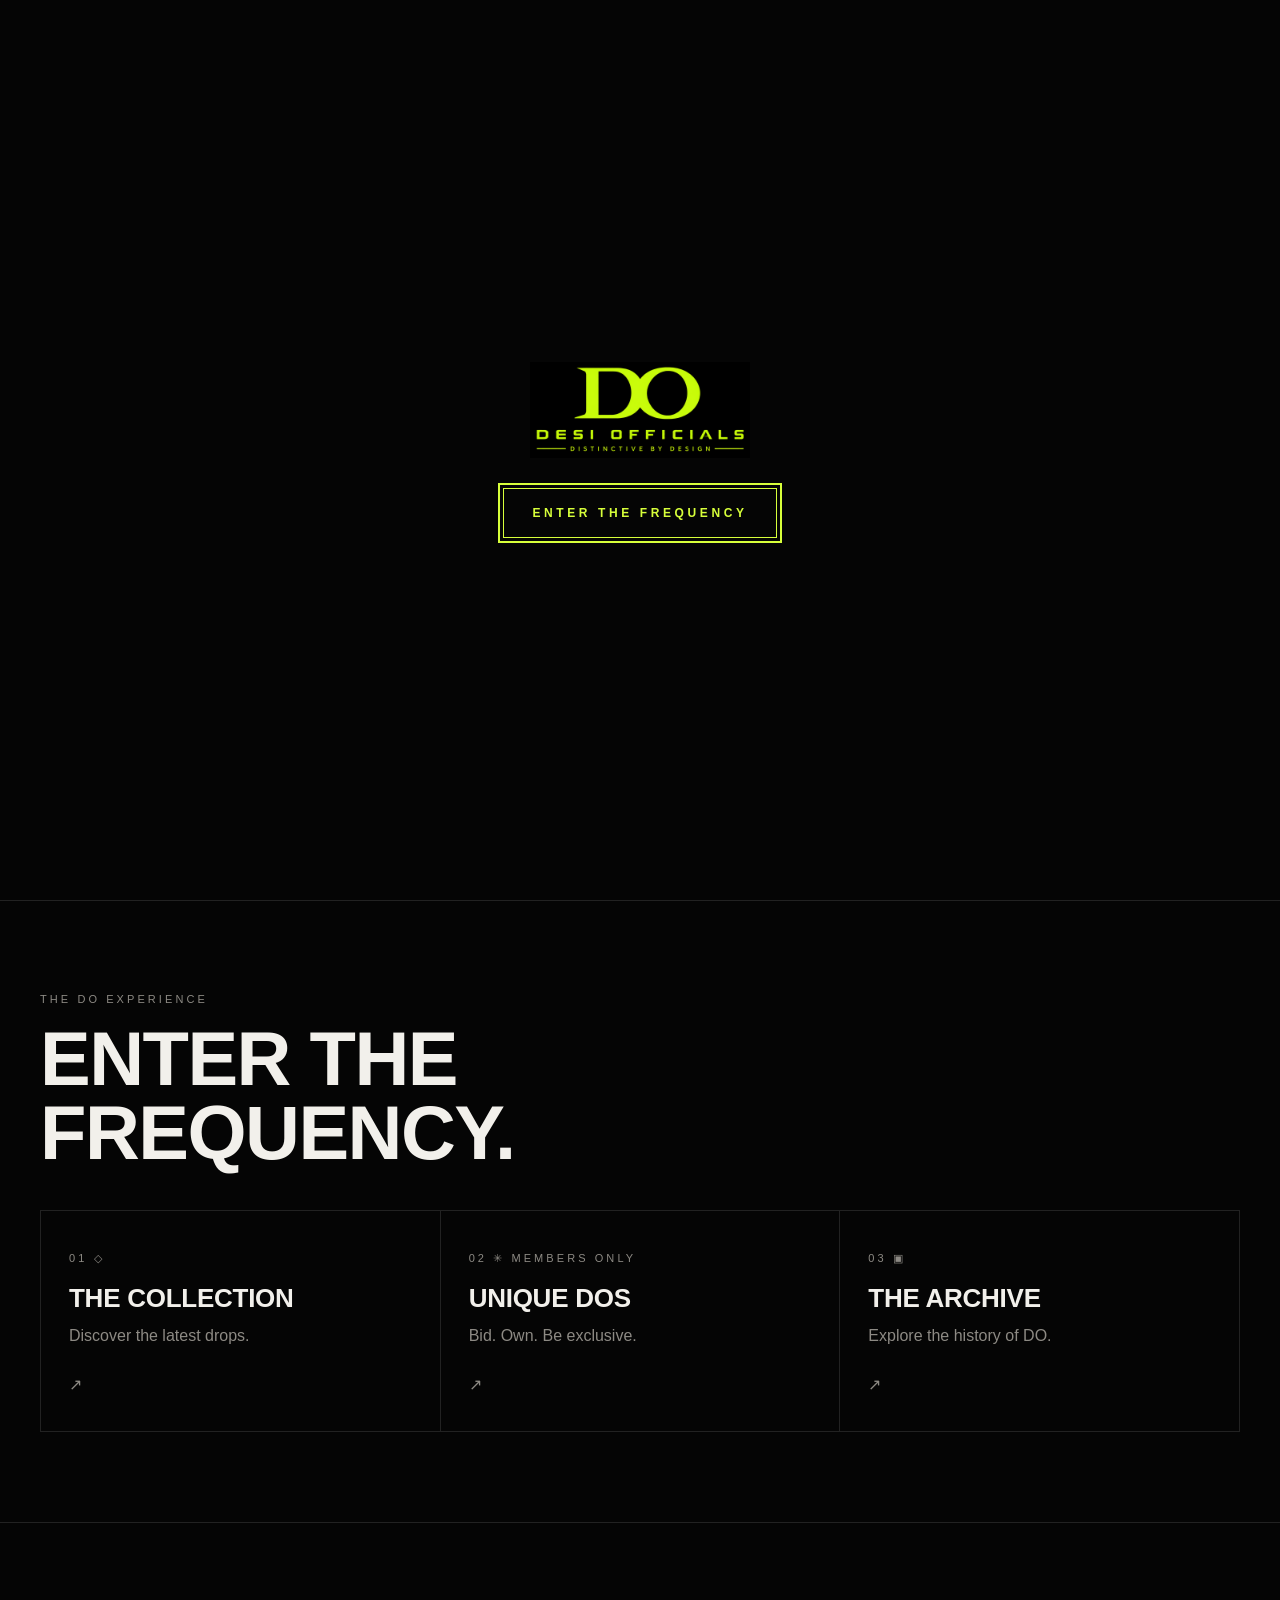
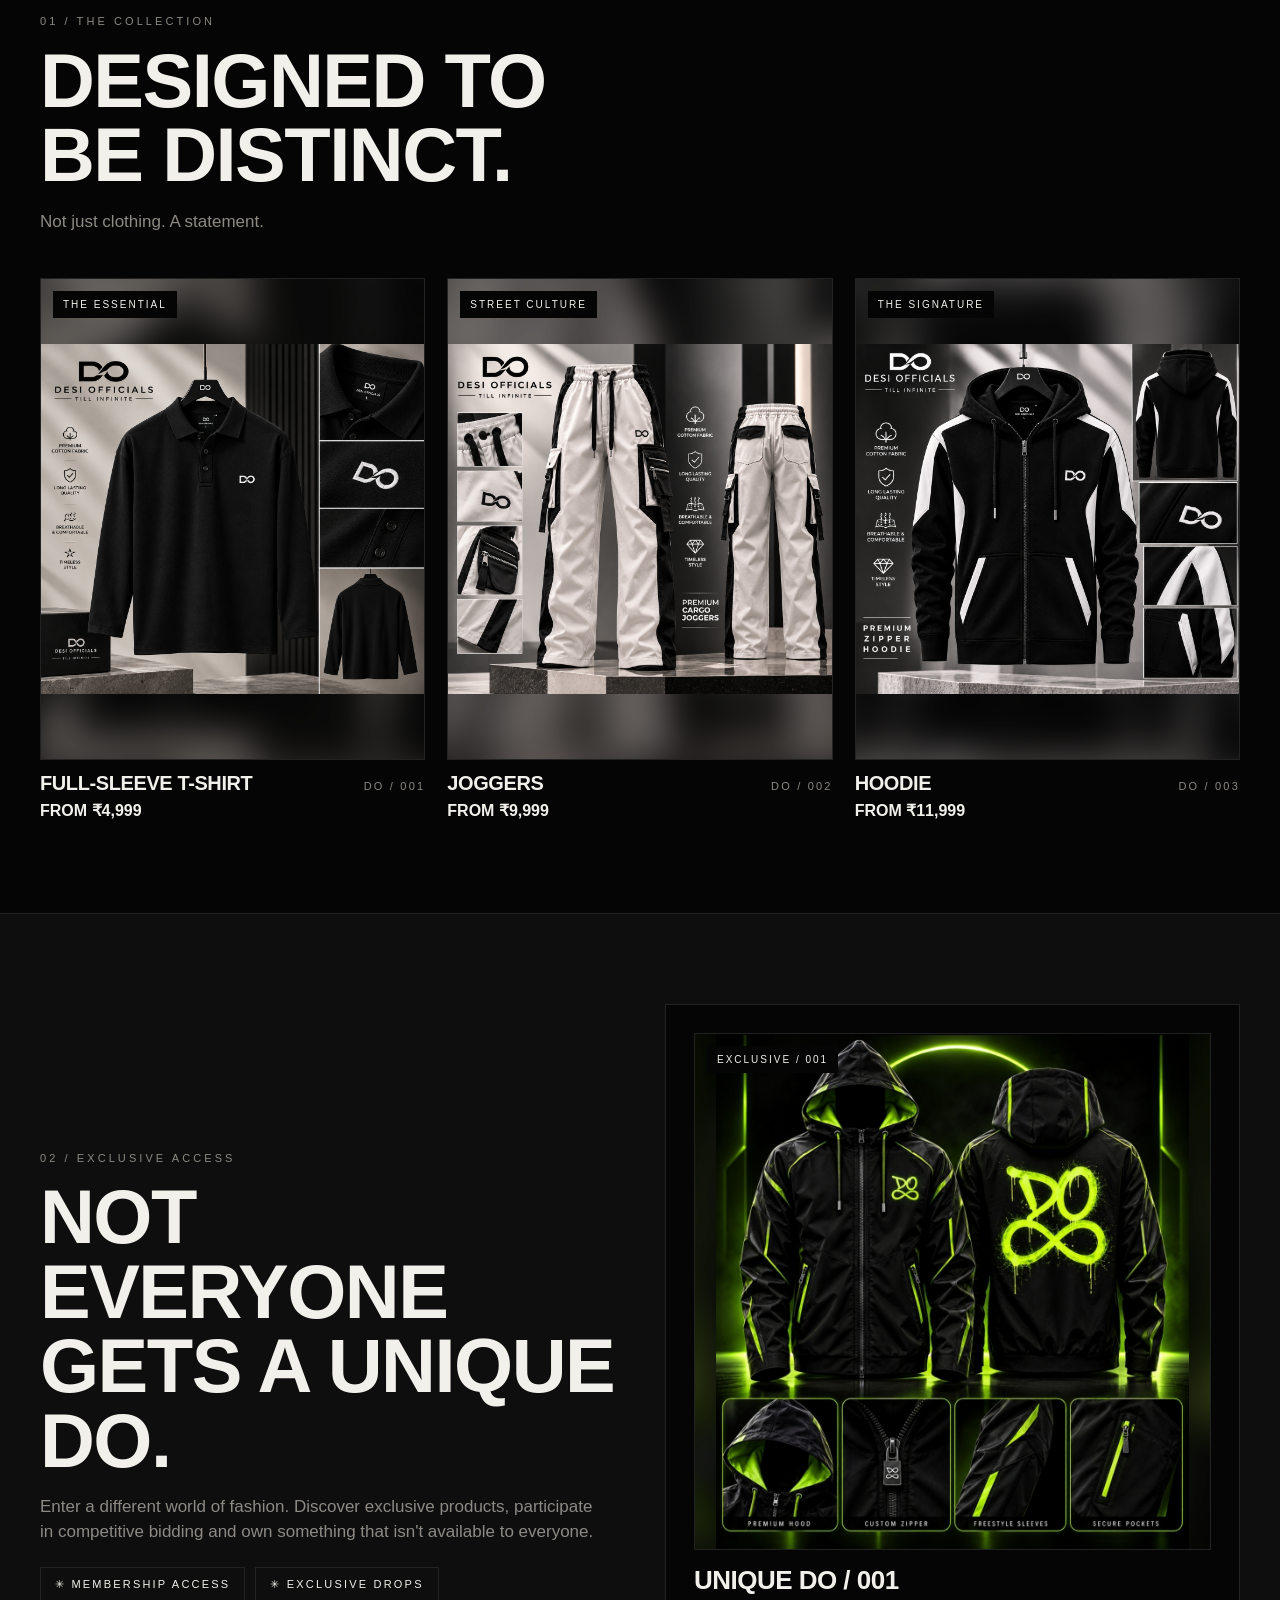
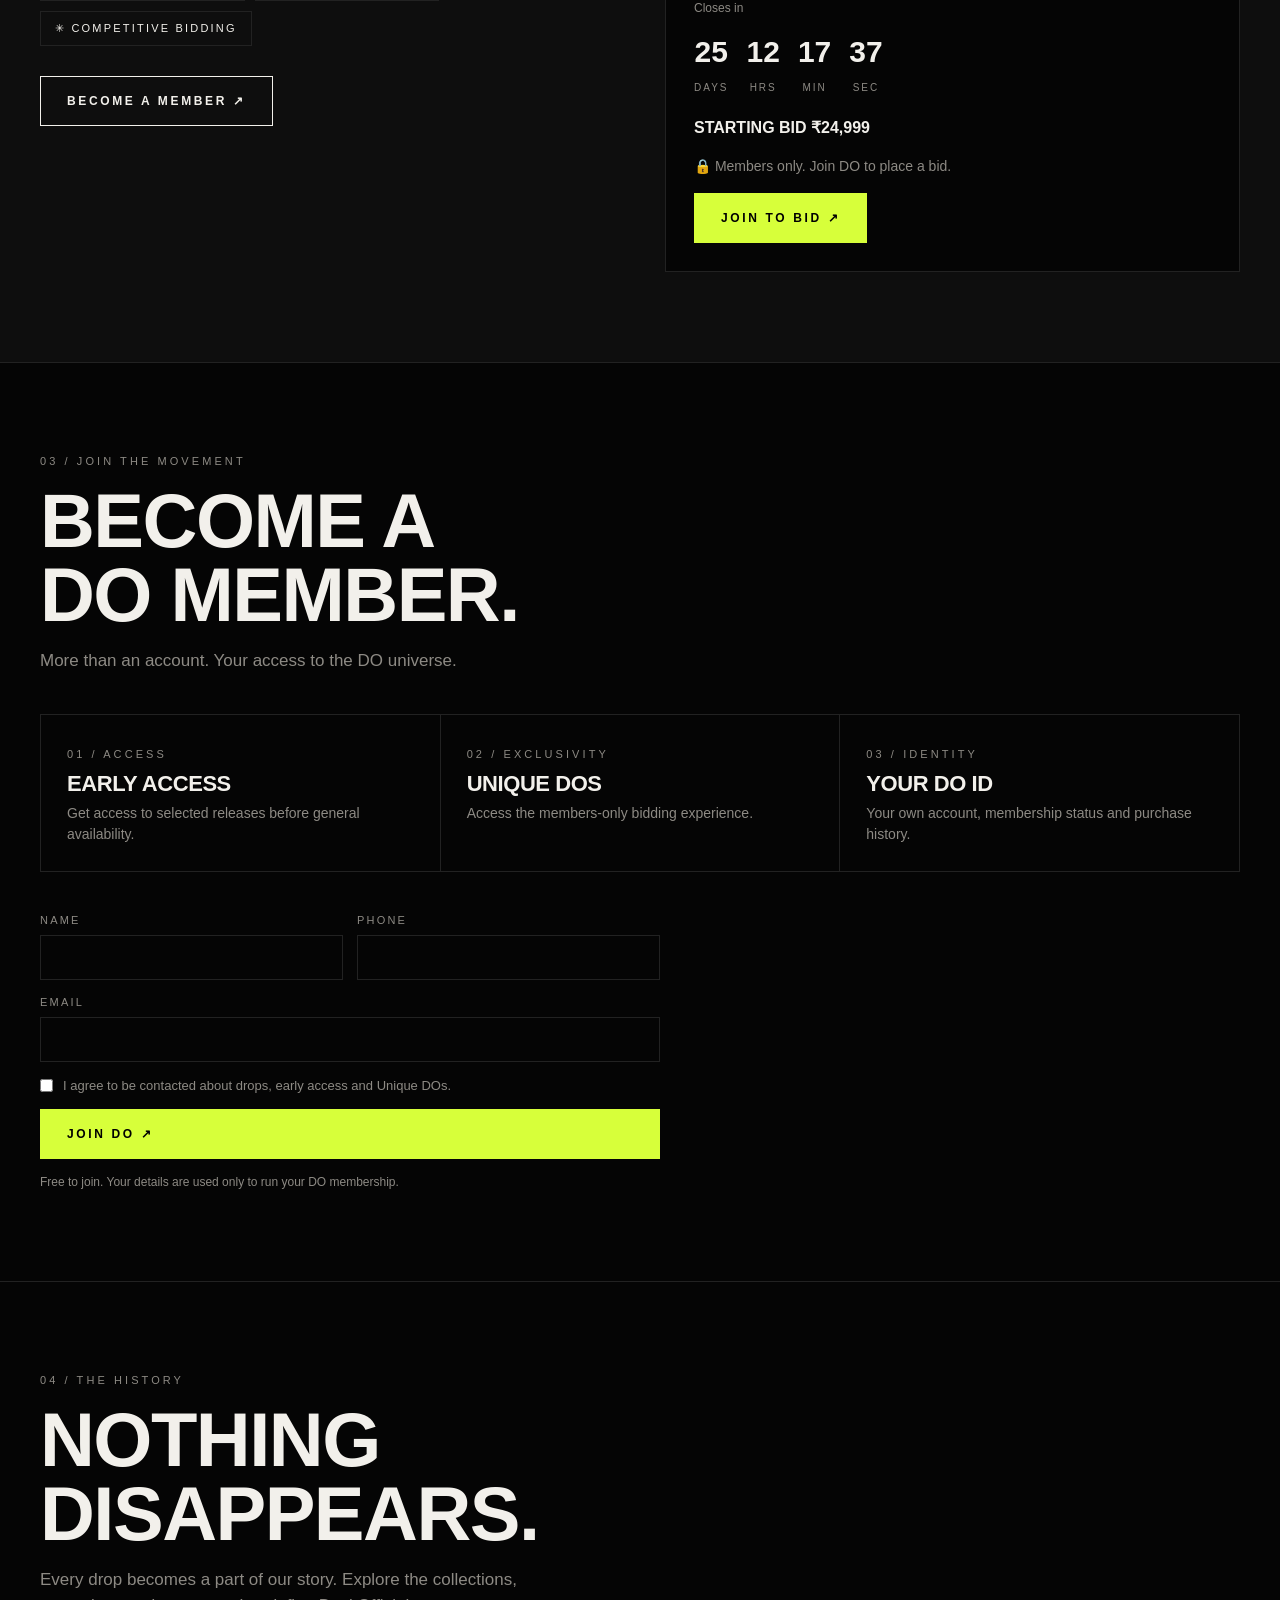
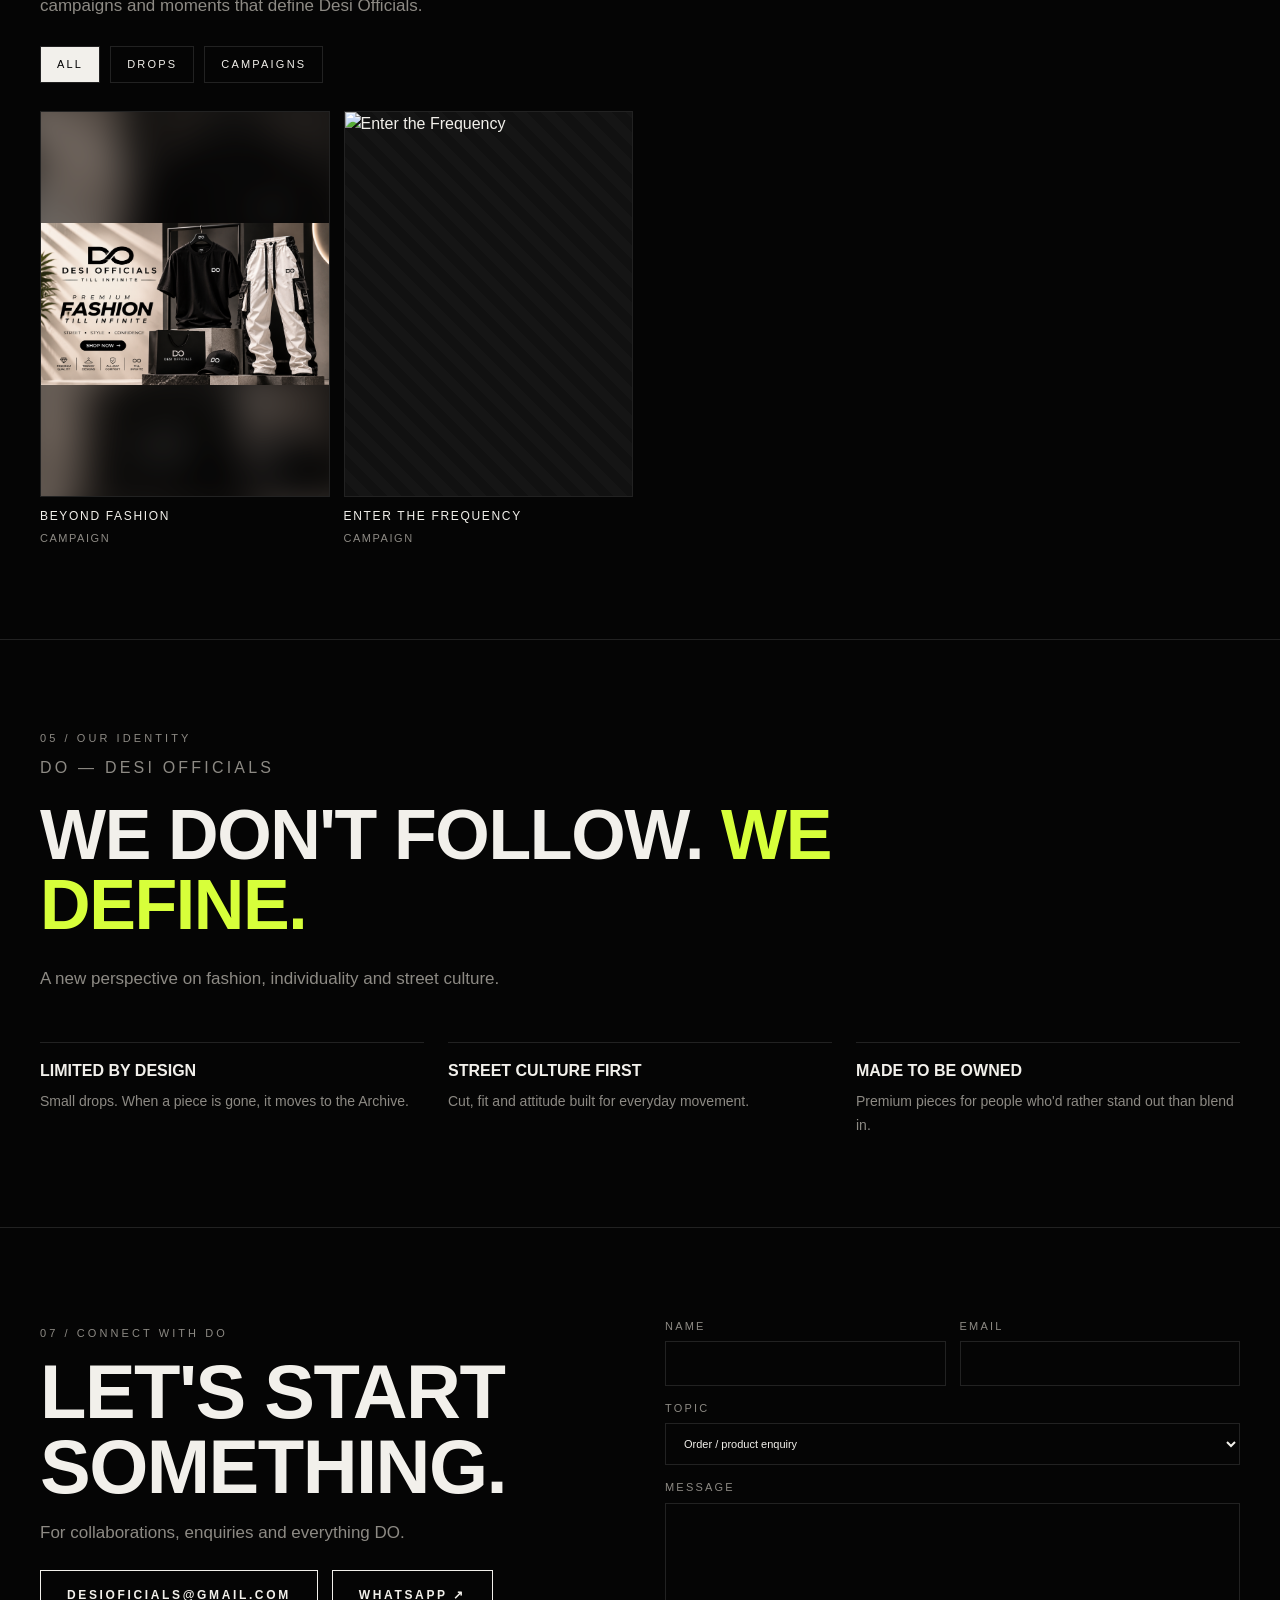
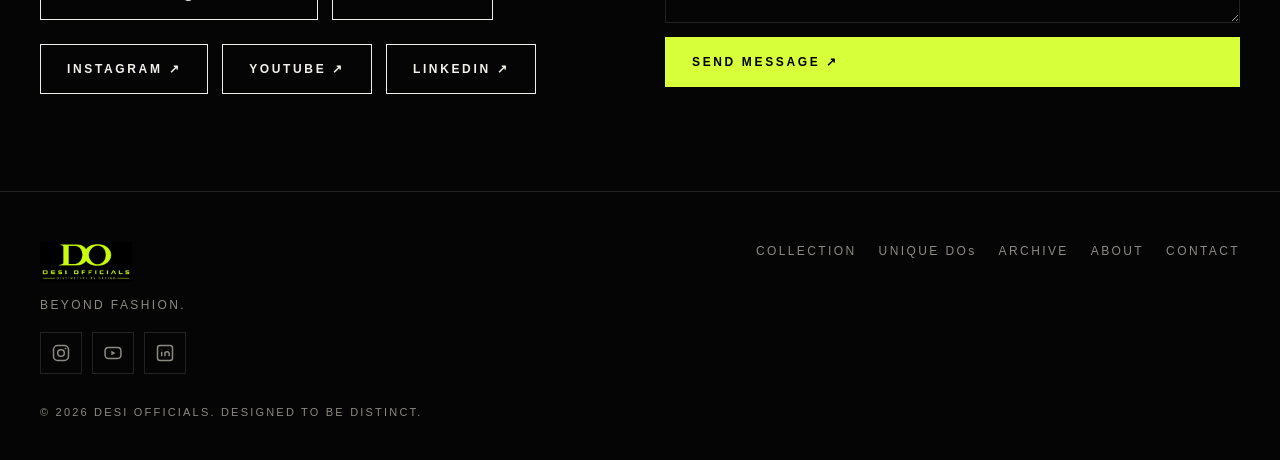
==== commit d60fe04a: "Update image source in fillPh function call" ====
--- a/index.html
+++ b/index.html
@@ -925,7 +925,7 @@
 const rv=new IntersectionObserver(es=>es.forEach(en=>{if(en.isIntersecting){en.target.classList.add("in");rv.unobserve(en.target)}}),{threshold:.12});
 $$(".rev").forEach(r=>rv.observe(r));
 
-fillPh($("#uniquePh"),"assets/images/2.png","Unique DO — exclusive piece");
+fillPh($("#uniquePh"),"assets/images/6.jpg","Unique DO — exclusive piece");
 renderJoin();renderBid();loadProducts();
 </script>
 </body>
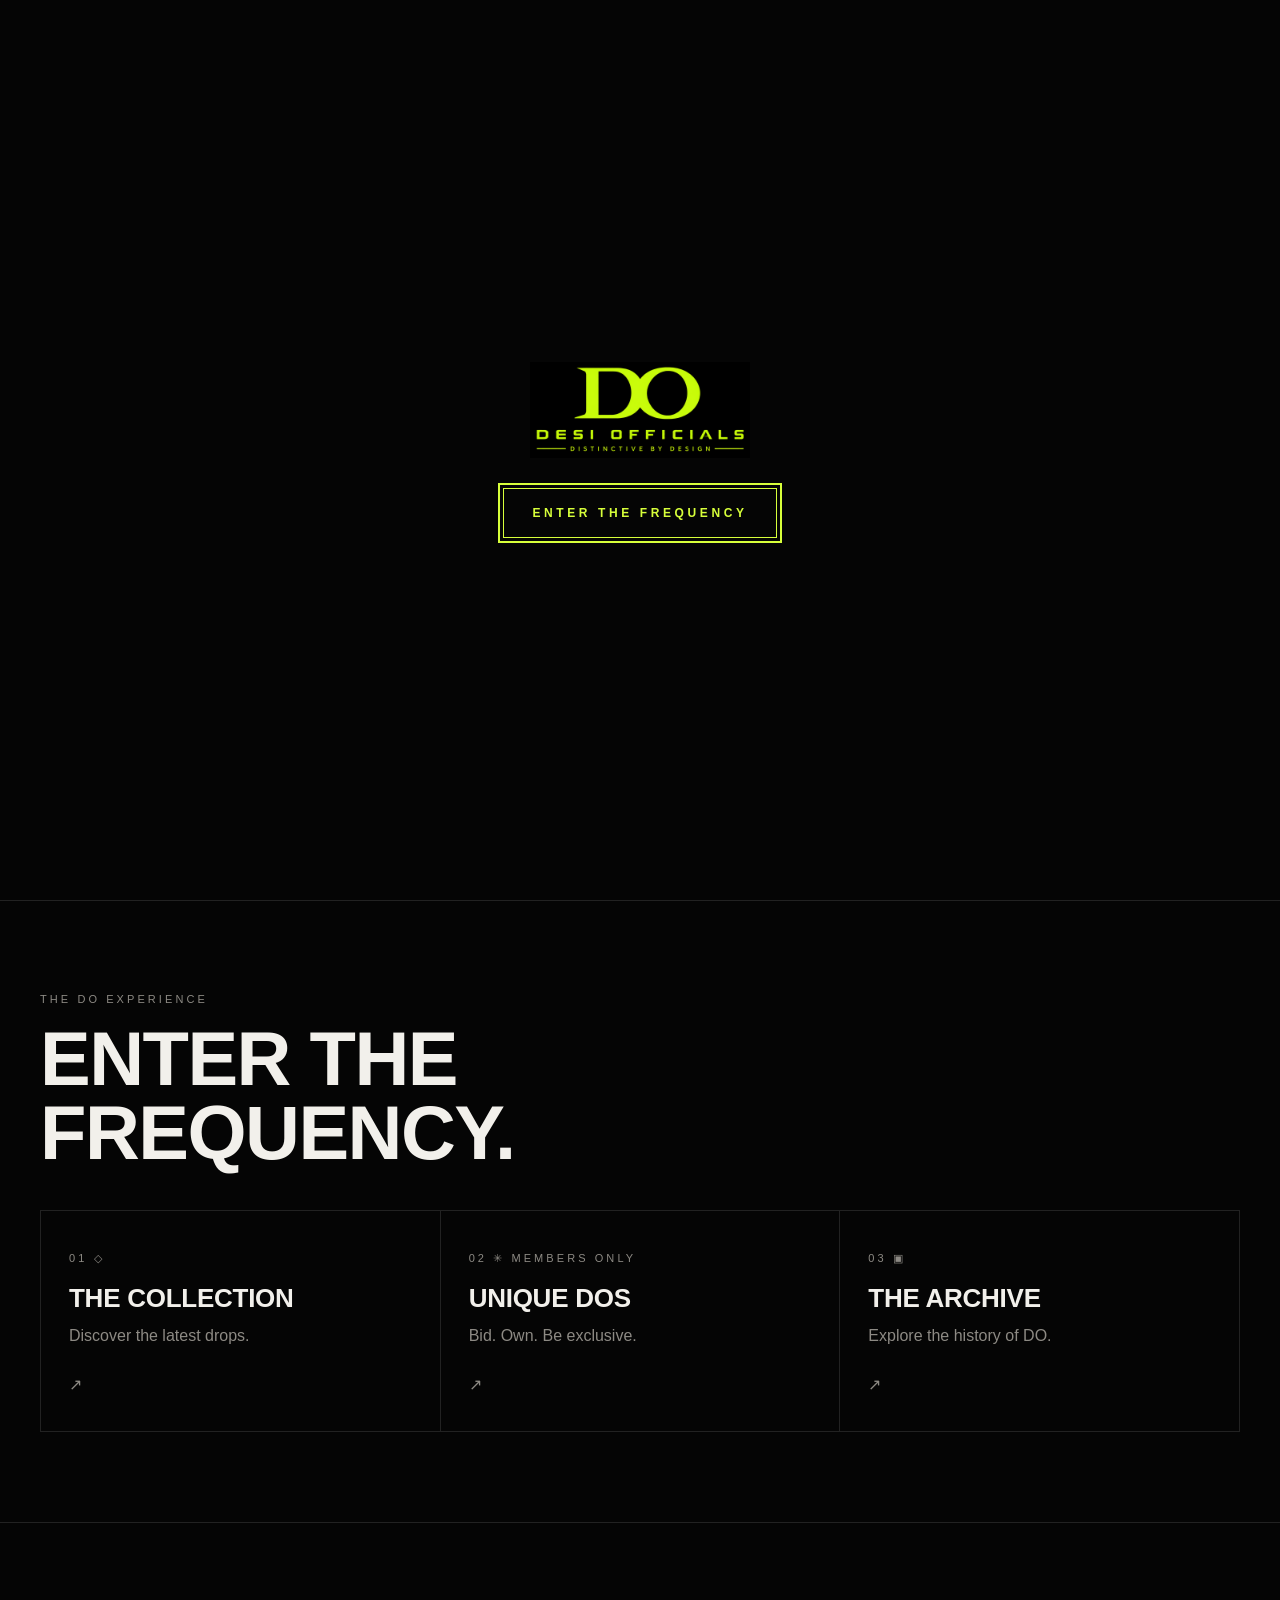
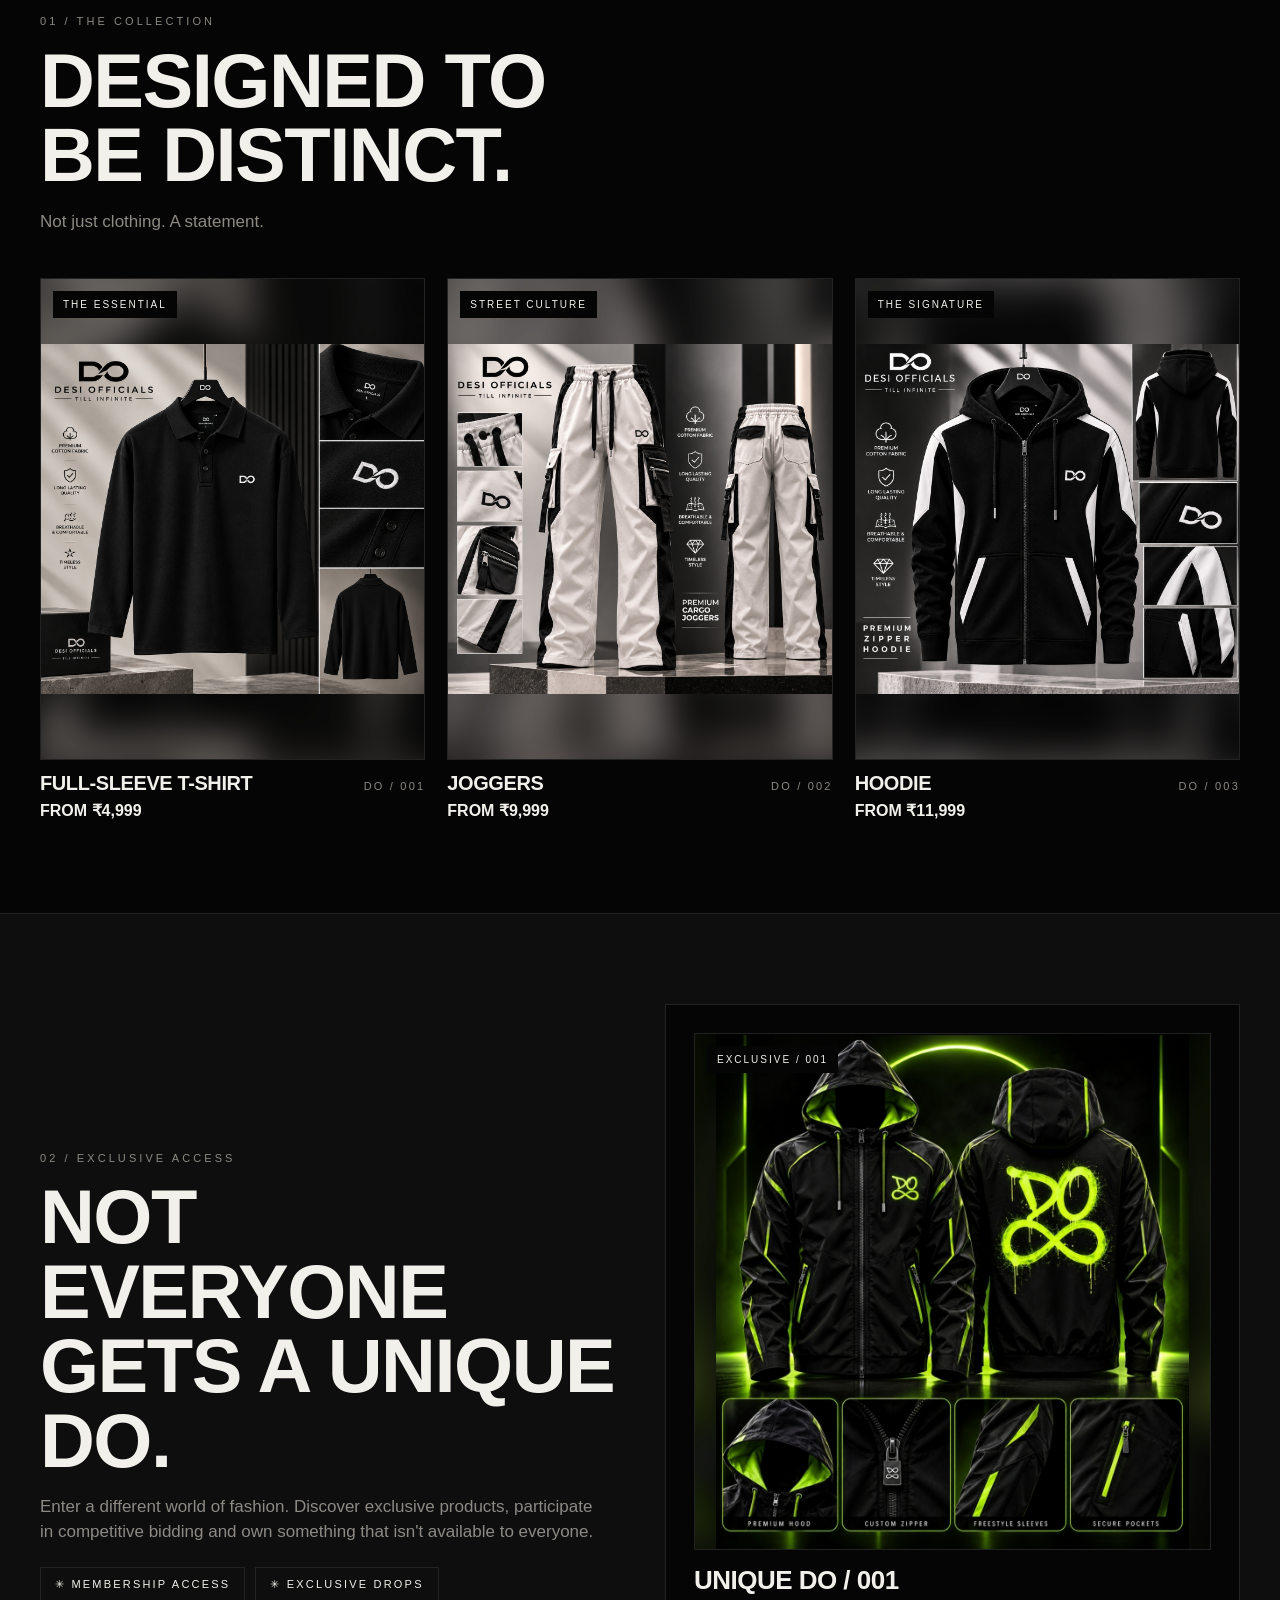
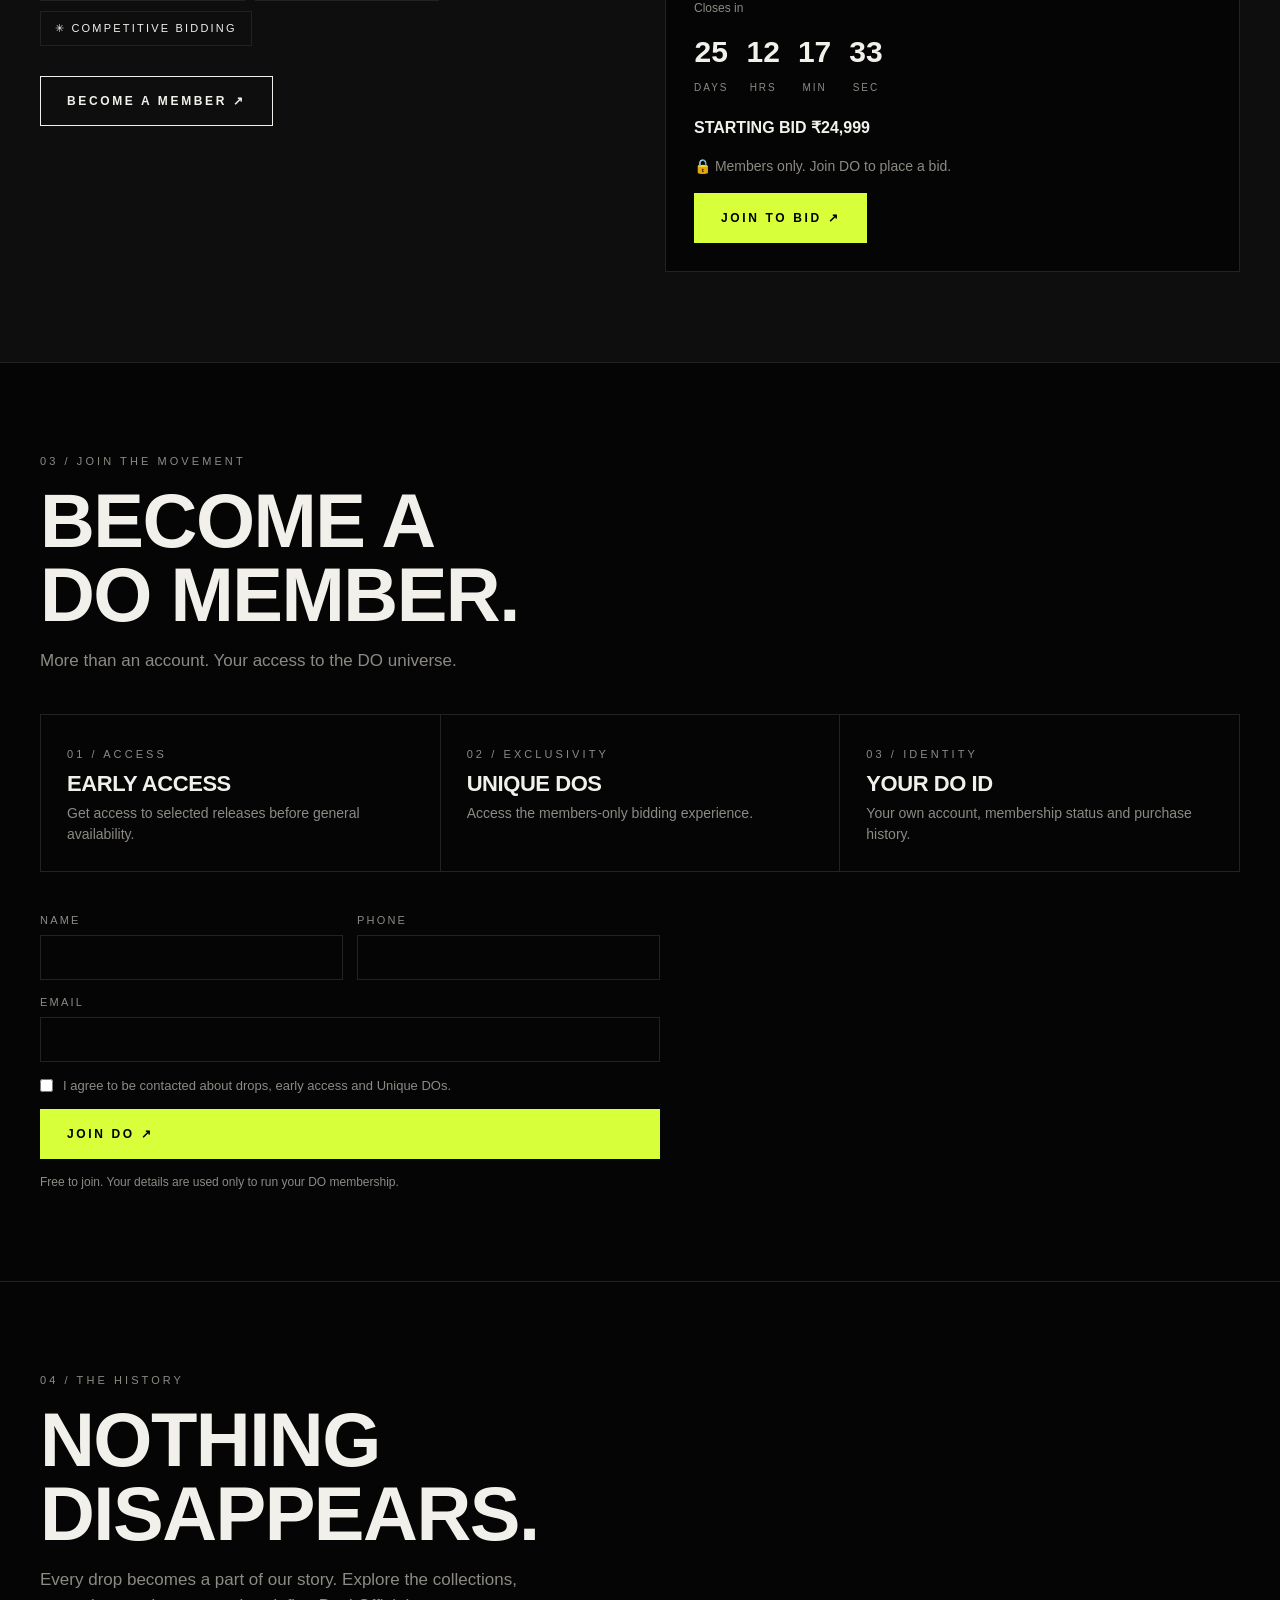
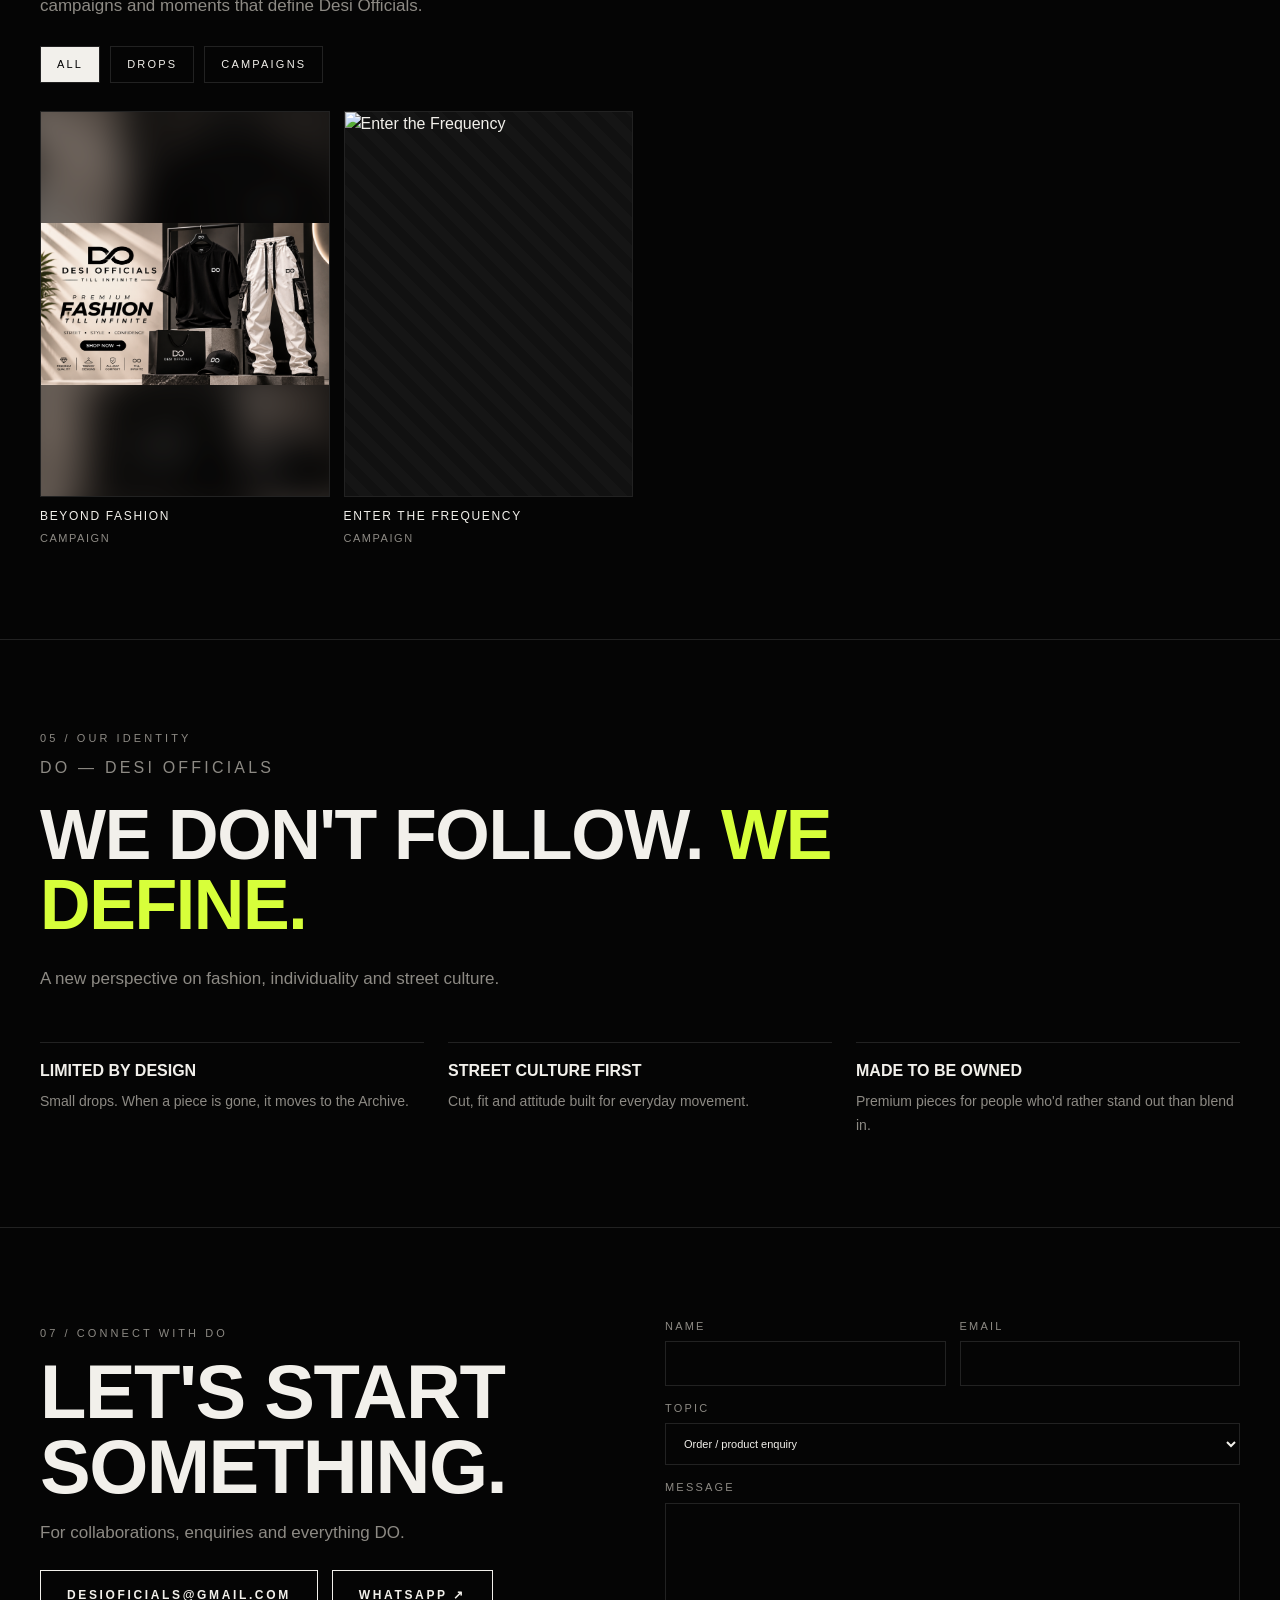
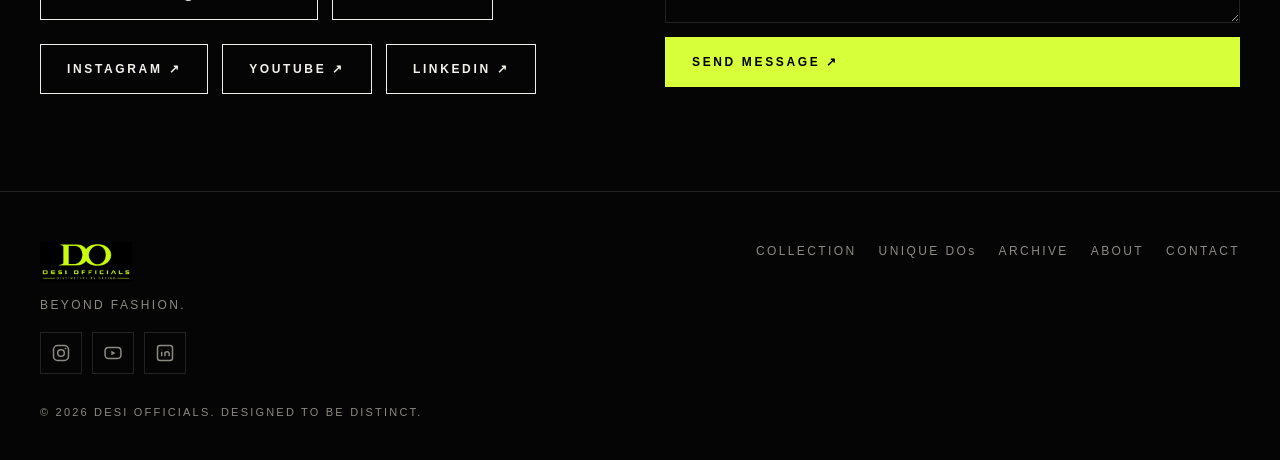
==== commit 74dfe5bf: "Add script tag for do-enhancements.js" ====
--- a/index.html
+++ b/index.html
@@ -928,5 +928,7 @@
 fillPh($("#uniquePh"),"assets/images/6.jpg","Unique DO — exclusive piece");
 renderJoin();renderBid();loadProducts();
 </script>
+   <script src="assets/js/do-enhancements.js"></script>
+   
 </body>
   </html>
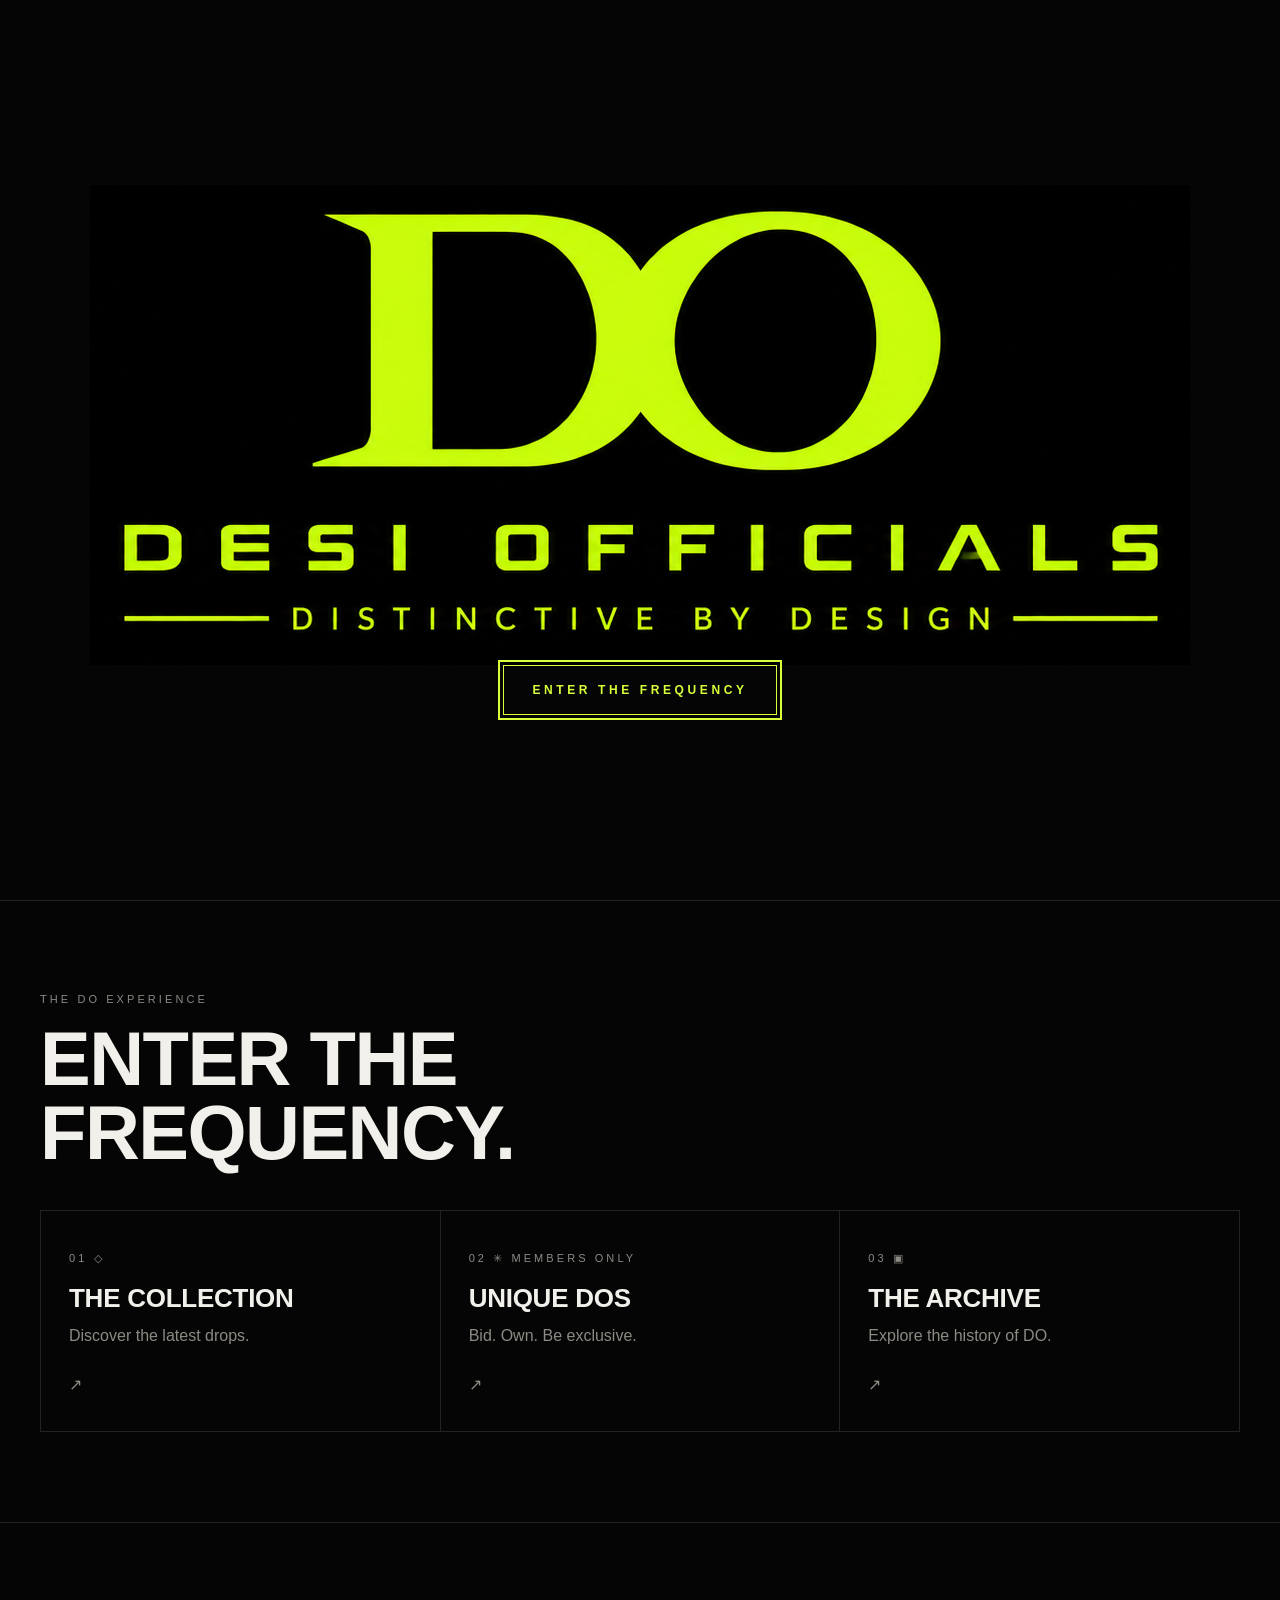
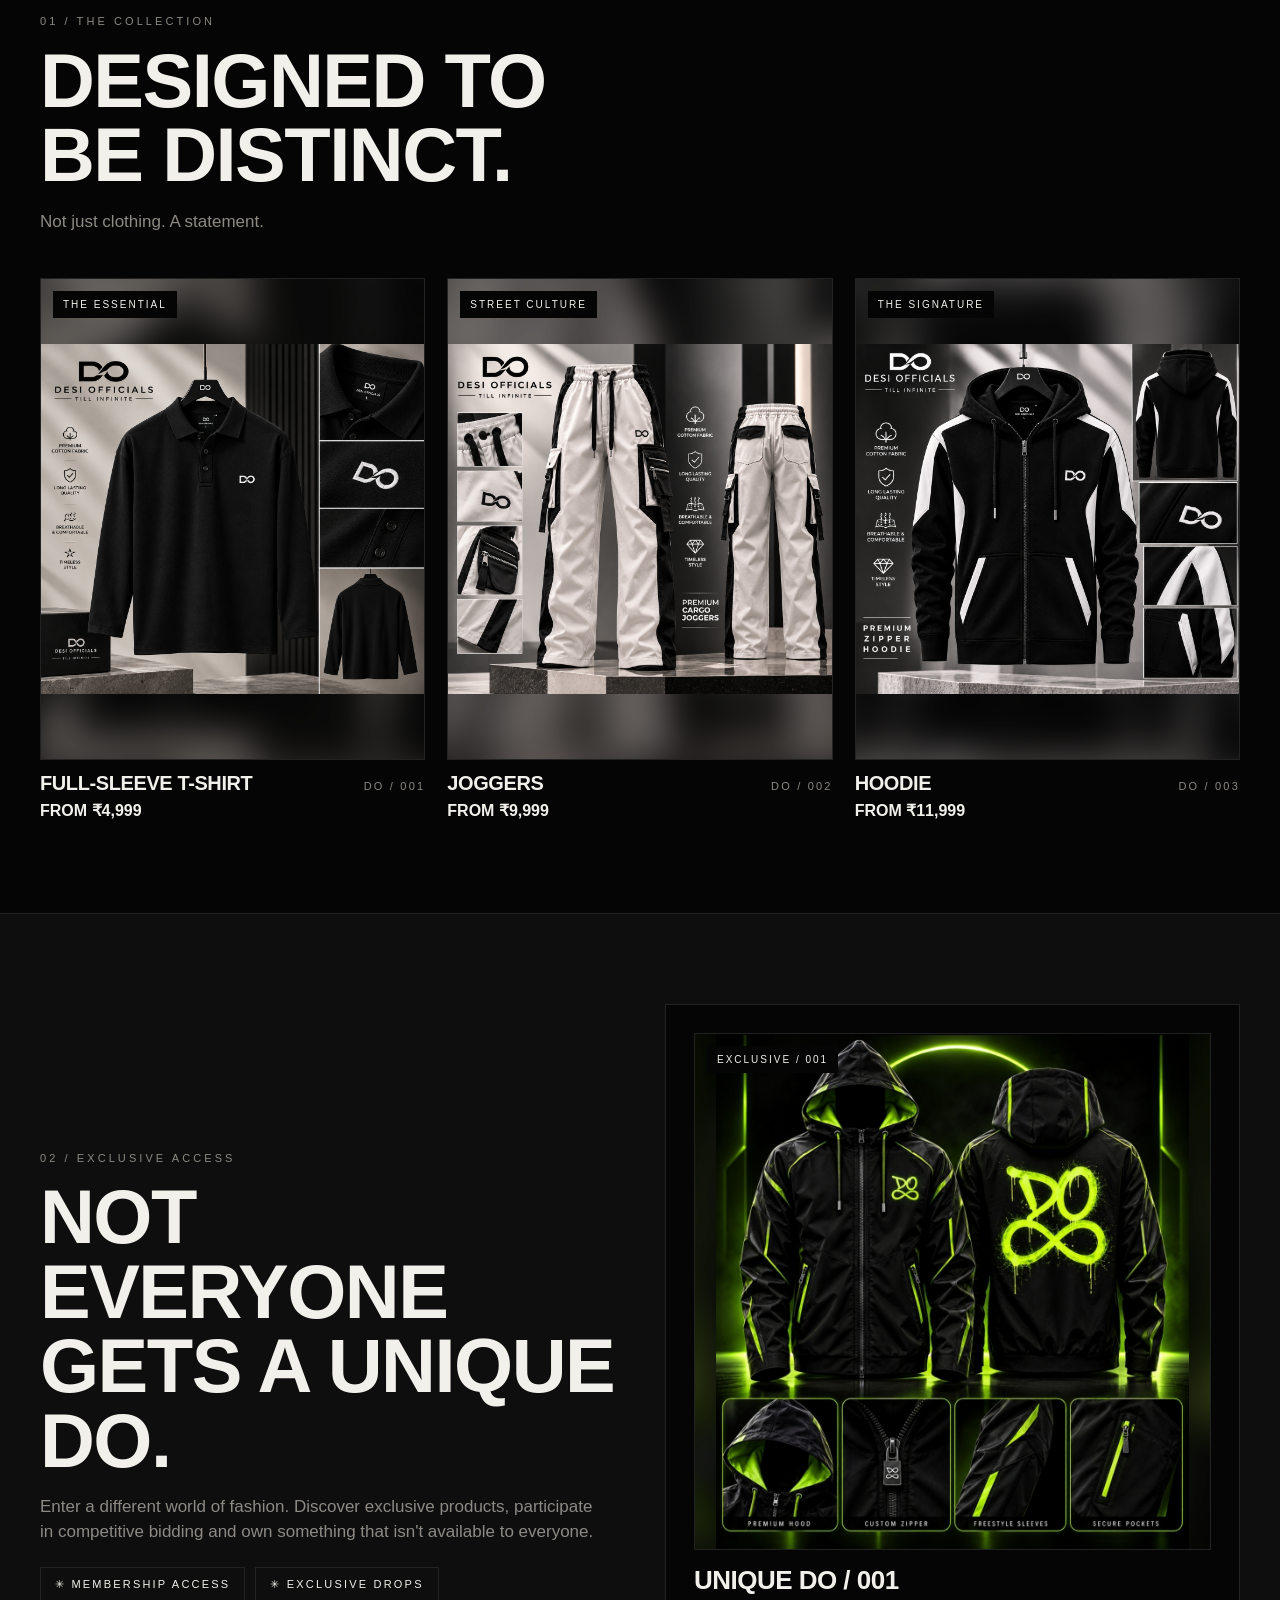
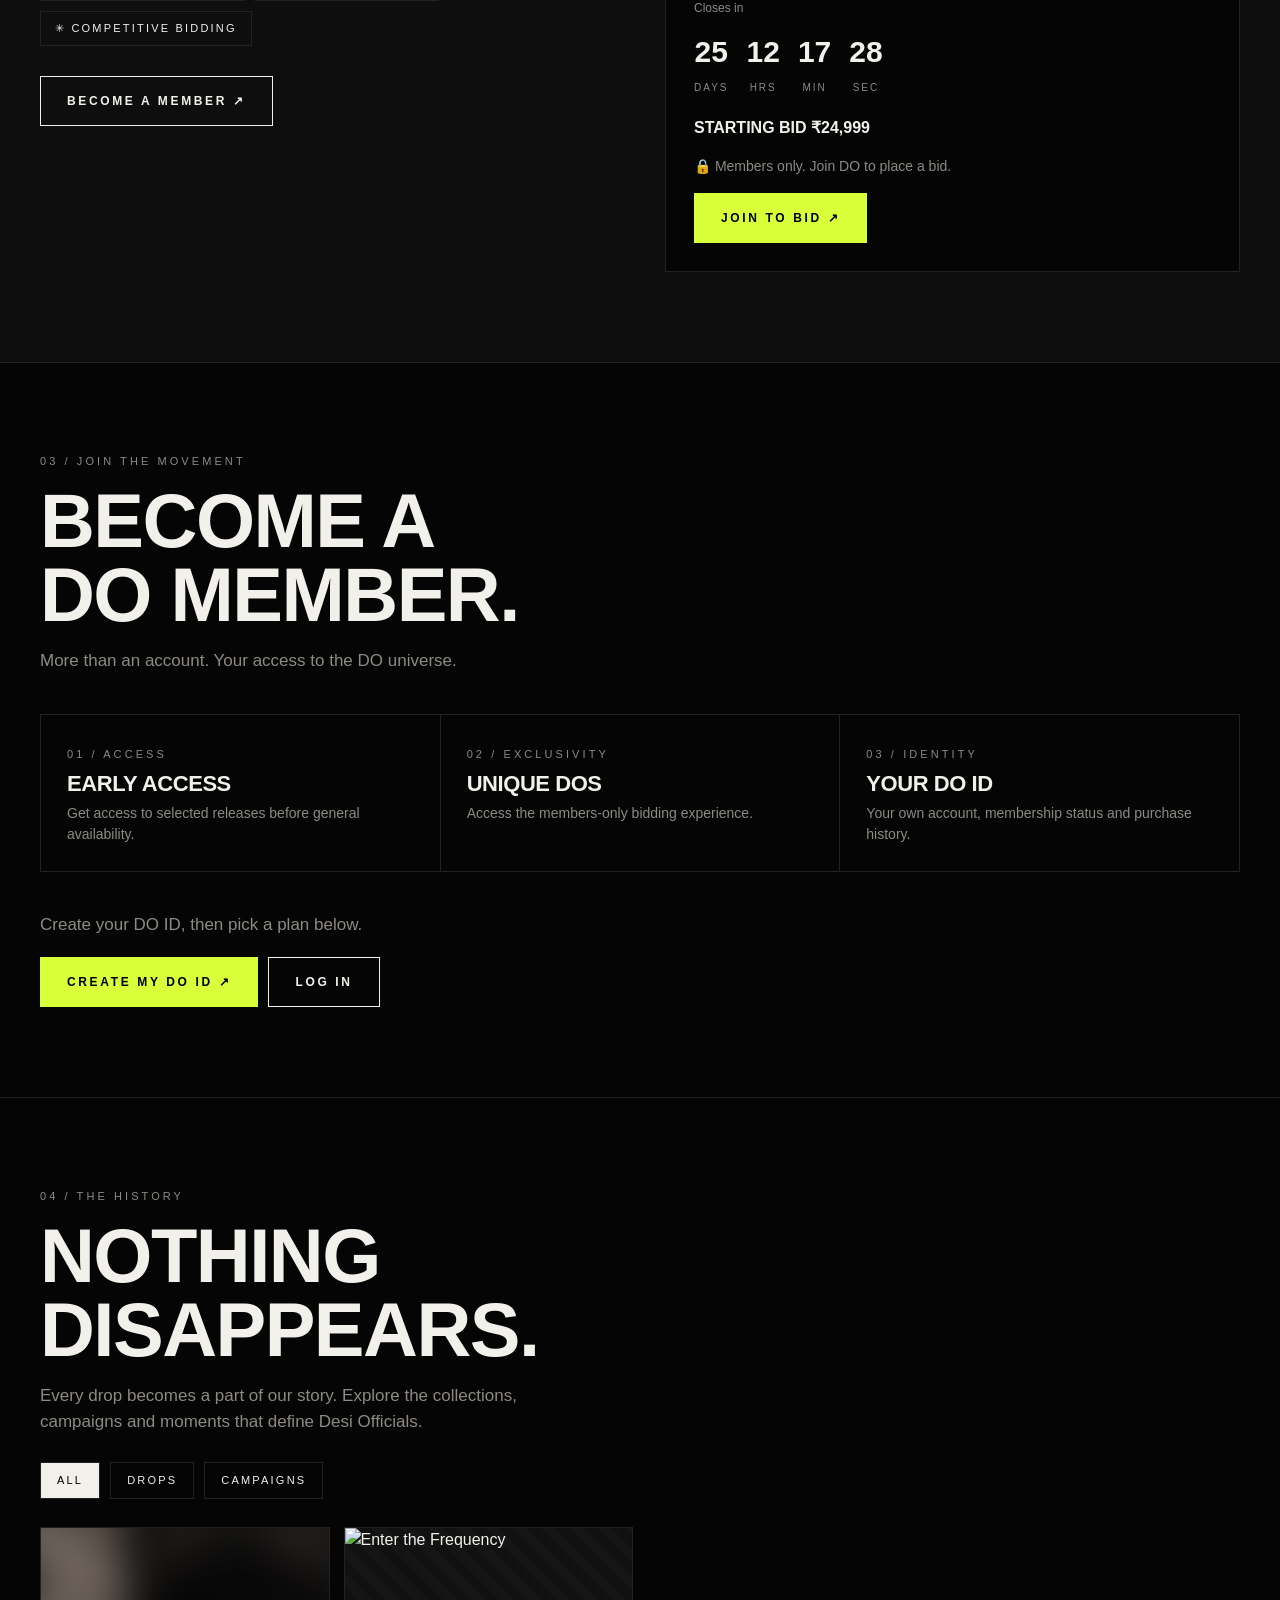
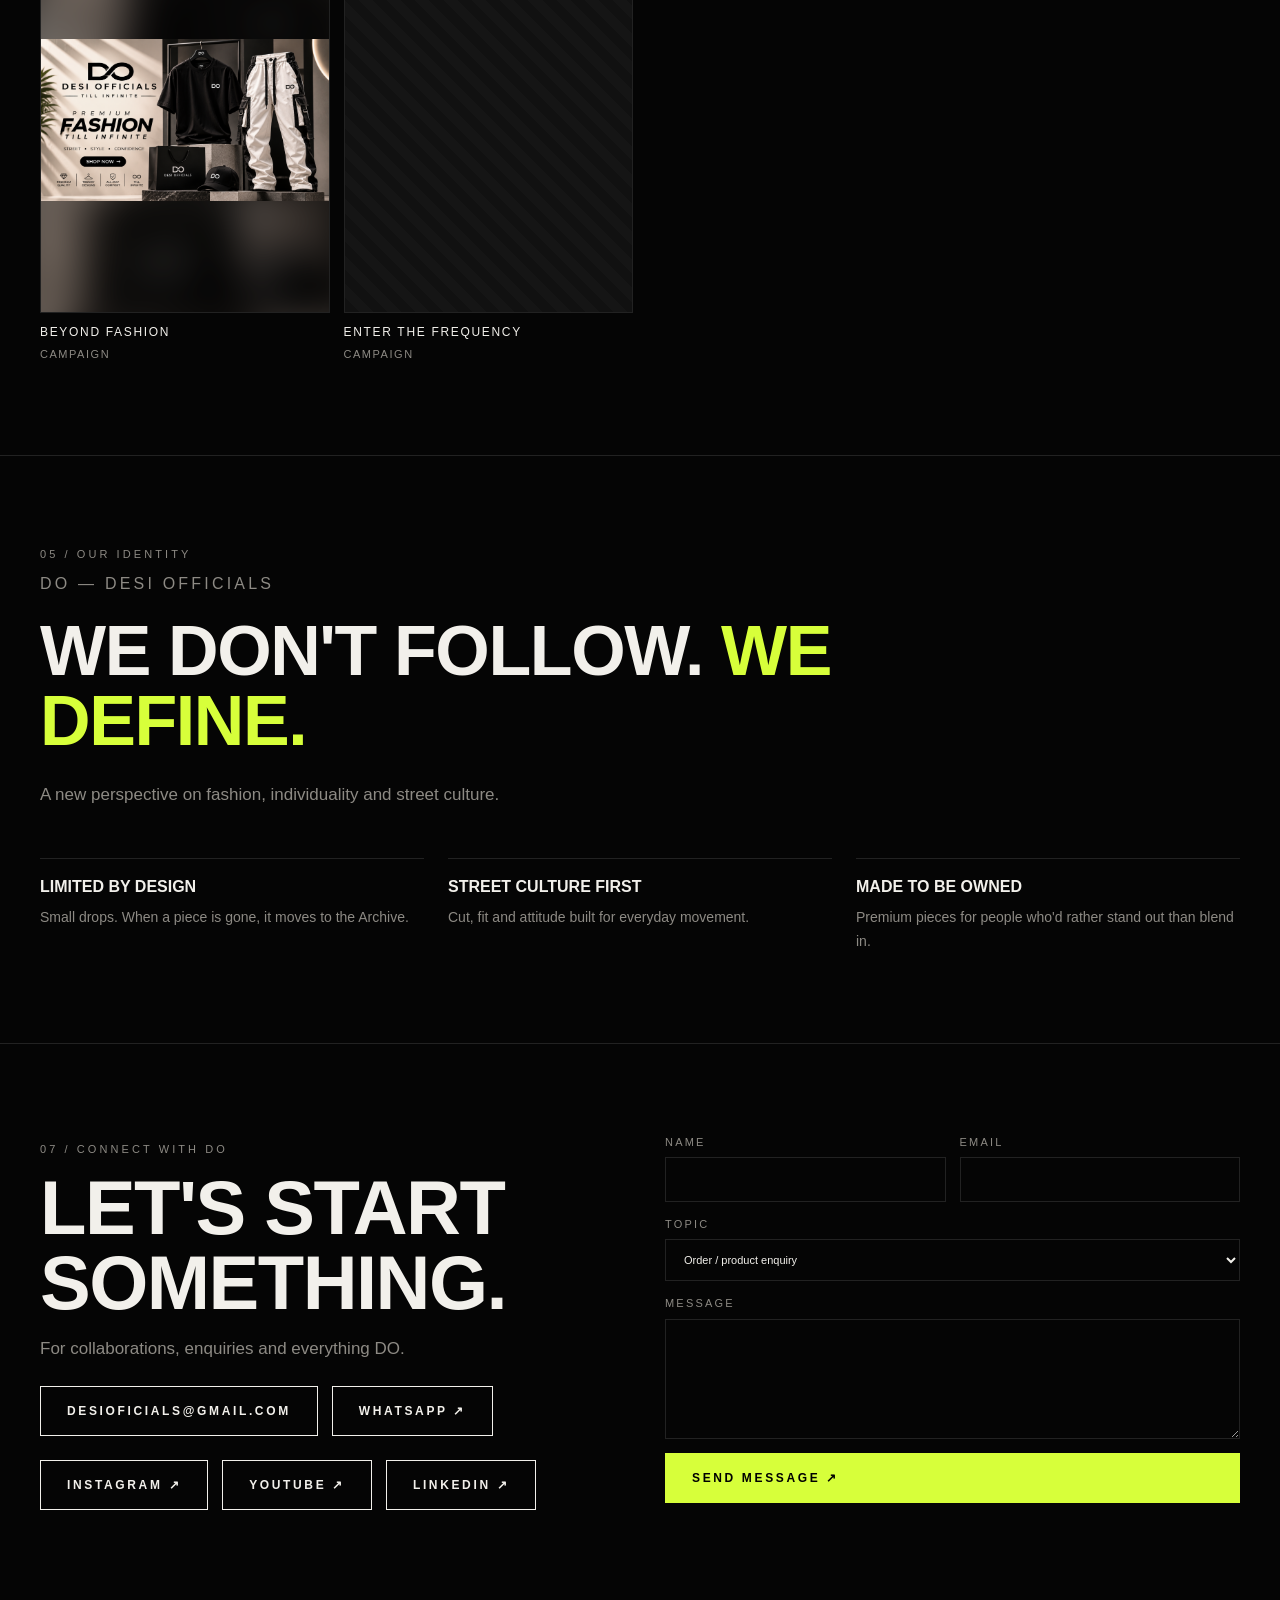
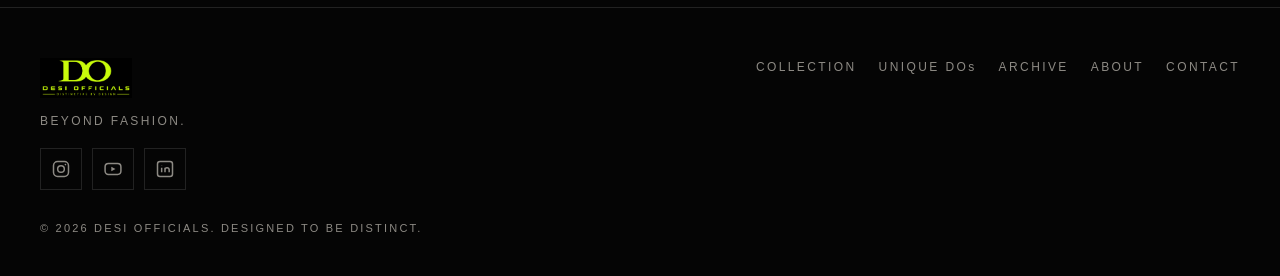
==== commit 1bc7d771: "Add membership.css and update membership script" ====
--- a/index.html
+++ b/index.html
@@ -11,6 +11,7 @@
 <meta property="og:description" content="Wear the attitude. Live the DO. Exclusive collections, limited drops and Unique DOs.">
 <meta property="og:image" content="assets/images/1.png">
 <meta name="twitter:card" content="summary_large_image">
+<link rel="stylesheet" href="membership.css">
 <script type="application/ld+json">
 {"@context":"https://schema.org","@type":"Organization","name":"DO — DESI OFFICIALS","email":"desioficials@gmail.com","slogan":"Beyond Fashion.","sameAs":["https://www.instagram.com/desi_officials","https://www.linkedin.com/company/desi-officials/","https://www.youtube.com/@desiofficials69"]}
 </script>
@@ -37,7 +38,6 @@
 .btn.solid{background:var(--acc);border-color:var(--acc);color:#000}
 .btn.solid:hover{background:var(--fg);border-color:var(--fg)}
 .btn[disabled]{opacity:.4;pointer-events:none}
-/* header */
 header{position:fixed;top:0;left:0;right:0;z-index:50;background:rgba(5,5,5,.82);backdrop-filter:blur(12px);border-bottom:1px solid var(--line)}
 .bar{display:flex;align-items:center;justify-content:space-between;height:64px;gap:16px}
 .logo img{height:34px;width:auto}
@@ -56,7 +56,6 @@
 .menu .top{display:flex;justify-content:space-between;align-items:center;margin-bottom:30px}
 .menu a{font-size:clamp(28px,8vw,44px);font-weight:900;text-transform:uppercase;padding:8px 0;border-bottom:1px solid var(--line)}
 .menu a small{font-size:12px;color:var(--mute);margin-right:14px;letter-spacing:.2em}
-/* hero */
 #home{padding:0;border:0;min-height:100svh;display:flex;align-items:flex-end;position:relative;overflow:hidden}
 #home .bg{position:absolute;inset:0}
 #home .bg img{width:100%;height:100%;object-fit:cover;opacity:.55}
@@ -65,18 +64,14 @@
 #home h1{font-size:clamp(52px,13vw,190px);margin:18px 0}
 #home p.tag{font-size:clamp(14px,2vw,20px);letter-spacing:.18em;margin-bottom:34px}
 .scroll{position:absolute;right:20px;bottom:24px;font-size:11px;letter-spacing:.25em;color:var(--mute)}
-/* experience */
 .tiles{display:grid;grid-template-columns:repeat(3,1fr);gap:1px;background:var(--line);border:1px solid var(--line);margin-top:40px}
 .tile{background:var(--bg);padding:34px 28px;min-height:220px;display:flex;flex-direction:column;justify-content:space-between;transition:.3s var(--ease)}
 .tile:hover{background:var(--bg2)}
 .tile b{font-size:26px;text-transform:uppercase;letter-spacing:-.01em;display:block;margin:10px 0 6px}
 .tile span{color:var(--mute)}
-/* products */
 .grid{display:grid;grid-template-columns:repeat(3,1fr);gap:22px;margin-top:44px}
 .card{cursor:pointer;display:block;width:100%;text-align:left}
 .ph{aspect-ratio:4/5;background:var(--bg2);overflow:hidden;position:relative;border:1px solid var(--line)}
-/* Auto-fit photos: whole picture always visible (never cropped or stretched), any ratio.
-   A blurred copy of the same photo fills the leftover space so frames look clean. */
 .ph .bd{position:absolute;inset:-14px;background-size:cover;background-position:center;filter:blur(18px) brightness(.5);transform:scale(1.1)}
 .ph img{position:relative;width:100%;height:100%;object-fit:contain;transition:transform .7s var(--ease)}
 .card:hover .ph img{transform:scale(1.04)}
@@ -93,7 +88,6 @@
 .meta h3{font-size:20px}
 .meta .code{color:var(--mute);font-size:11px;letter-spacing:.2em}
 .price{font-weight:700;margin-top:4px}
-/* unique */
 #unique{background:var(--bg2)}
 .split{display:grid;grid-template-columns:1fr 1fr;gap:50px;align-items:center}
 .chips{display:flex;flex-wrap:wrap;gap:10px;margin:22px 0 30px}
@@ -105,7 +99,6 @@
 .timer div{text-align:center}
 .timer b{font-size:30px;display:block;font-variant-numeric:tabular-nums}
 .timer span{font-size:10px;letter-spacing:.2em;color:var(--mute)}
-/* forms */
 form{display:grid;gap:14px}
 label{font-size:11px;letter-spacing:.2em;color:var(--mute);text-transform:uppercase;display:grid;gap:7px}
 input,textarea,select{background:var(--bg);border:1px solid var(--line);color:var(--fg);padding:13px 14px;font:inherit;width:100%;border-radius:0}
@@ -118,7 +111,6 @@
 .perks h3{font-size:22px;margin:8px 0}
 .perks p{color:var(--mute);font-size:14px}
 .joinbox{max-width:620px}
-/* archive */
 .filters{display:flex;gap:10px;margin:28px 0;flex-wrap:wrap}
 .filters button{border:1px solid var(--line);padding:9px 16px;font-size:11px;letter-spacing:.2em;text-transform:uppercase}
 .filters button.on{background:var(--fg);color:#000}
@@ -126,7 +118,6 @@
 .aitem .ph{aspect-ratio:3/4}
 .aitem p{font-size:12px;letter-spacing:.14em;margin-top:10px;text-transform:uppercase}
 .aitem small{color:var(--mute);letter-spacing:.14em;font-size:11px}
-/* about */
 .big{font-size:clamp(30px,5.5vw,70px);font-weight:900;text-transform:uppercase;line-height:1;letter-spacing:-.02em;max-width:1000px}
 .big em{font-style:normal;color:var(--acc)}
 .facts{display:grid;grid-template-columns:repeat(3,1fr);gap:24px;margin-top:50px}
@@ -140,7 +131,6 @@
 footer nav a{font-size:12px;letter-spacing:.2em;color:var(--mute)}
 footer nav a:hover{color:var(--fg)}
 footer p{margin-top:30px;color:var(--mute);font-size:11px;letter-spacing:.2em}
-/* dialogs */
 dialog{background:var(--bg);color:var(--fg);border:1px solid var(--line);padding:0;max-width:min(960px,94vw);width:100%;max-height:92vh;overflow:auto;margin:auto}
 dialog::backdrop{background:rgba(0,0,0,.78);backdrop-filter:blur(4px)}
 .dhead{display:flex;justify-content:space-between;align-items:center;padding:18px 24px;border-bottom:1px solid var(--line);position:sticky;top:0;background:var(--bg);z-index:2}
@@ -168,7 +158,6 @@
 .toast.err{background:var(--danger);color:#fff}
 .gate{position:fixed;inset:0;z-index:300;background:var(--bg);display:grid;place-items:center;text-align:center;padding:20px;transition:opacity .6s var(--ease),visibility .6s}
 .gate.hide{opacity:0;visibility:hidden}
-.gate img{width:min(220px,50vw);margin:0 auto 30px}
 .gate button{border:1px solid var(--acc);color:var(--acc);padding:15px 28px;letter-spacing:.3em;font-size:12px;font-weight:700}
 .gate button:hover{background:var(--acc);color:#000}
 .rev{opacity:0;transform:translateY(26px);transition:.9s var(--ease)}
@@ -206,7 +195,7 @@
 
 <div class="gate" id="gate" role="dialog" aria-label="Welcome">
   <div>
-    <img src="assets/images/do-logo.png" alt="DO — DESI OFFICIALS">
+    <div class="dm-orbit"><img src="assets/images/do-logo.png" alt="DO — DESI OFFICIALS"></div>
     <button id="enter" type="button">ENTER THE FREQUENCY</button>
   </div>
 </div>
@@ -396,7 +385,7 @@
       <div style="display:flex;gap:10px;margin-top:26px;flex-wrap:wrap"><button class="btn solid" id="pAdd">ADD TO CART ↗</button><button class="btn" id="pBuy">BUY NOW</button></div>
       <details style="margin-top:24px"><summary class="eyebrow" style="cursor:pointer">Size guide (cm)</summary>
         <table class="sg"><tr><th>Size</th><th>Chest</th><th>Length</th></tr><tr><td>S</td><td>96</td><td>68</td></tr><tr><td>M</td><td>101</td><td>70</td></tr><tr><td>L</td><td>106</td><td>72</td></tr><tr><td>XL</td><td>111</td><td>74</td></tr><tr><td>XXL</td><td>116</td><td>76</td></tr></table>
-        <p class="note" style="margin-top:8px">Indicative measurements. Replace with your real size chart.</p></details>
+        <p class="note" style="margin-top:8px">Measurements are in cm and may vary by 1–2 cm.</p></details>
       <p class="note" style="margin-top:20px">Free shipping across India on orders above ₹10,000 · Exchange within 7 days of delivery.</p>
     </div>
   </div>
@@ -442,7 +431,7 @@
   FORM_ENDPOINT: "",       // Optional: Formspree / Cloudflare Worker URL that accepts a JSON POST. Leave "" to use WhatsApp/email.
   UNIQUE_ENDS: "2026-12-31T23:59:00+05:30",
   UNIQUE_START_BID: 24999,
-  /* UPI. The live site takes these from wrangler.toml (UPI_ID / PAYEE_NAME). The values here are only
+  /* UPI. The live site takes these from wrangler.jsonc (UPI_ID / PAYEE_NAME). The values here are only
      a backup used if the orders API can't be reached. PAYEE_NAME is the brand name shown in the UPI app. */
   UPI_ID: "mrlast1997@okhdfcbank",
   PAYEE_NAME: "DO DESI OFFICIALS",
@@ -471,14 +460,14 @@
   const mul=(x,y)=>{let z=0;for(let i=7;i>=0;i--){z=(z<<1)^((z>>>7)*0x11D);z^=((y>>>i)&1)*x}return z};
   const divisor=n=>{const r=new Array(n-1).fill(0);r.push(1);let root=1;for(let i=0;i<n;i++){for(let j=0;j<r.length;j++){r[j]=mul(r[j],root);if(j+1<r.length)r[j]^=r[j+1]}root=mul(root,2)}return r};
   const remainder=(d,div)=>{const r=new Array(div.length).fill(0);for(const b of d){const f=b^r.shift();r.push(0);div.forEach((c,i)=>{r[i]^=mul(c,f)})}return r};
-  const nb=BLK[ver-1],el=ECC[ver-1],raw=rawCw(ver),nShort=nb-raw%nb,shortLen=Math.floor(raw/nb);
-  const rs=divisor(el),blocks=[];
+  const nb=BLK[ver-1],elc=ECC[ver-1],raw=rawCw(ver),nShort=nb-raw%nb,shortLen=Math.floor(raw/nb);
+  const rs=divisor(elc),blocks=[];
   for(let i=0,k=0;i<nb;i++){
-    const dat=data.slice(k,k+shortLen-el+(i<nShort?0:1));k+=dat.length;
+    const dat=data.slice(k,k+shortLen-elc+(i<nShort?0:1));k+=dat.length;
     const ecc=remainder(dat,rs);if(i<nShort)dat.push(0);blocks.push(dat.concat(ecc));
   }
   const all=[];
-  for(let i=0;i<blocks[0].length;i++)blocks.forEach((b,j)=>{if(i!==shortLen-el||j>=nShort)all.push(b[i])});
+  for(let i=0;i<blocks[0].length;i++)blocks.forEach((b,j)=>{if(i!==shortLen-elc||j>=nShort)all.push(b[i])});
   // --- matrix
   const size=ver*4+17;
   const mod=Array.from({length:size},()=>new Array(size).fill(false));
@@ -533,7 +522,6 @@
   let best=0,bestP=Infinity,bestG=null;
   for(let m=0;m<8;m++){
     const g=mod.map((row,y)=>row.map((c,x)=>fn[y][x]?c:c!==inv(m,x,y)));
-    // temporarily write format bits for this mask
     const saved=mod.map(r=>r.slice());fmt(m);
     for(let y=0;y<size;y++)for(let x=0;x<size;x++)if(fn[y][x])g[y][x]=mod[y][x];
     for(let y=0;y<size;y++)mod[y]=saved[y];
@@ -735,10 +723,8 @@
       order={id:res.data.id,ts:res.data.ts,total:res.data.total,lines:res.data.lines,status:res.data.status,upi:res.data.upi};
     }else if(res.api&&res.status!==503&&res.status!==404&&res.status!==405){
       toast((res.data&&res.data.error)||"Could not place your order. Please try again.",true);return;
-    }else{ // orders API not reachable: still let the customer pay; details go to the owner on WhatsApp/email
-      const rnd=[...crypto.getRandomValues(new Uint8Array(5))].map(b=>b.toString(16).padStart(2,"0")).join("").toUpperCase();
-      order={id:"DO"+rnd,ts:Date.now(),total:cartTotal(),status:"awaiting_payment",offline:true,customer:d,upi:{id:CONFIG.UPI_ID,name:CONFIG.PAYEE_NAME},
-        lines:cart.map(l=>{const p=prodById(l.id);return{code:p.code,name:p.name,size:l.size,qty:l.qty,price:p.price}})};
+    }else{
+      toast("Orders are temporarily unavailable. Please try again in a few minutes.",true);return;
     }
     putOrder(order);cart=[];saveCart();f.reset();cDlg.close();openPay(order);
   }finally{btn.disabled=false}
@@ -778,7 +764,7 @@
 async function confirmPay(o,utr,btn){
   if(!/^\d{12}$/.test(utr)){toast("Enter the 12-digit UTR / reference number from your UPI app.",true);return}
   let offlineRoute=null;
-  if(o.offline){ // no API: send everything to the owner (called straight from the tap so WhatsApp/email can open)
+  if(o.offline){
     const c=o.customer||{};
     const text=`Order ${o.id}\n\n${o.lines.map(lineText).join("\n")}\n\nTotal: ${inr(o.total)}\nUPI payment made. UTR: ${utr}\n\nName: ${c.name}\nPhone: ${c.phone}\nPincode: ${c.pin}\nAddress: ${c.address}`;
     deliver(`DO order ${o.id} — UPI paid`,text,{type:"order",orderId:o.id,total:o.total,utr,customer:c});
@@ -800,47 +786,39 @@
   }
 }
 
-/* ============ membership ============ */
-function member(){return store.get("do-member",null)}
+/* ============ membership (server-backed) ============ */
+function member(){const u=window.DOMember&&window.DOMember.user;return u&&u.active?{id:u.do_id,name:u.name,email:u.email,phone:"",since:new Date(u.since||Date.now()).toISOString()}:null}
 function renderJoin(){
   const box=$("#joinBox");box.replaceChildren();
-  const m=member();
-  if(m){
-    box.append(el("p",{class:"eyebrow"},"You're in"),el("h3",{style:"font-size:34px;margin:10px 0"},"WELCOME, "+m.name.split(" ")[0]),
-      el("p",{class:"lead"},"Your DO ID is "+m.id+". Unique DOs bidding is unlocked."),
+  const u=window.DOMember&&window.DOMember.user;
+  if(u){
+    box.append(el("p",{class:"eyebrow"},u.active?"You're in":"Your DO ID"),el("h3",{style:"font-size:34px;margin:10px 0"},"WELCOME, "+u.name.split(" ")[0]),
+      el("p",{class:"lead"},"Your DO ID is "+u.do_id+(u.active?". Unique DOs bidding is unlocked.":". Pick a plan below to unlock Unique DOs.")),
       el("div",{style:"margin-top:22px"},el("button",{class:"btn",type:"button",onclick:openAccount},"VIEW MY DO ID ↗")));
     return;
   }
-  const f=el("form",{novalidate:""});
-  f.innerHTML=`<div class="row2"><label>Name<input name="name" required autocomplete="name"></label><label>Phone<input name="phone" type="tel" required autocomplete="tel"></label></div>
-  <label>Email<input name="email" type="email" required autocomplete="email"></label>
-  <label style="display:flex;gap:10px;align-items:flex-start;text-transform:none;letter-spacing:0;font-size:13px"><input type="checkbox" name="ok" style="width:auto;margin-top:3px" required>I agree to be contacted about drops, early access and Unique DOs.</label>
-  <button class="btn solid" type="submit">JOIN DO ↗</button><p class="note">Free to join. Your details are used only to run your DO membership.</p>`;
-  f.addEventListener("submit",e=>{
-    e.preventDefault();const d=Object.fromEntries(new FormData(f));
-    if(!d.name.trim()||!validEmail(d.email)||!validPhone(d.phone)||!d.ok){toast("Please complete all fields with a valid email and phone.",true);return}
-    const id="DO-"+Math.random().toString(36).slice(2,8).toUpperCase();
-    deliver(`New DO member ${id}`,`Name: ${d.name}\nEmail: ${d.email}\nPhone: ${d.phone}\nDO ID: ${id}`,{type:"member",id,...d}).then(r=>{
-      store.set("do-member",{id,name:d.name.trim(),email:d.email.trim(),phone:d.phone.trim(),since:new Date().toISOString()});
-      renderJoin();renderBid();toast("Welcome to DO. "+sentMsg[r]);
-    });
-  });
-  box.append(f);
+  box.append(el("p",{class:"lead"},"Create your DO ID, then pick a plan below."),
+    el("div",{style:"margin-top:20px;display:flex;gap:10px;flex-wrap:wrap"},
+      el("button",{class:"btn solid",type:"button",onclick:()=>DOMembership.openAuth("signup")},"CREATE MY DO ID ↗"),
+      el("button",{class:"btn",type:"button",onclick:()=>DOMembership.openAuth("login")},"LOG IN")));
 }
 function openAccount(){
+  if(!window.DOMembership){toast("Loading, try again in a moment.",true);return}
   const b=$("#aBody");b.replaceChildren();
-  const m=member();
-  if(!m){
-    b.append(el("p",{class:"lead"},"Join DO to get your DO ID, early access and Unique DOs bidding."),
-      el("div",{style:"margin-top:20px"},el("a",{class:"btn solid",href:"#membership",onclick:()=>$("#aDlg").close()},"BECOME A MEMBER ↗")));
+  const u=window.DOMember&&window.DOMember.user;
+  if(!u){
+    b.append(el("p",{class:"lead"},"Create your DO ID to get early access and Unique DOs bidding."),
+      el("div",{style:"margin-top:20px;display:flex;gap:10px;flex-wrap:wrap"},
+        el("button",{class:"btn solid",type:"button",onclick:()=>{$("#aDlg").close();DOMembership.openAuth("signup")}},"CREATE MY DO ID ↗"),
+        el("button",{class:"btn",type:"button",onclick:()=>{$("#aDlg").close();DOMembership.openAuth("login")}},"LOG IN")));
   }else{
-    b.append(el("p",{class:"eyebrow"},"Member"),el("h3",{style:"font-size:40px;margin:8px 0"},m.id),
-      el("p",{},m.name),el("p",{class:"note"},m.email+" · "+m.phone),
-      el("p",{class:"note"},"Member since "+new Date(m.since).toLocaleDateString("en-IN",{day:"numeric",month:"long",year:"numeric"})));
+    b.append(DOMembership.cardEl(),
+      el("p",{class:"eyebrow",style:"margin-top:18px"},u.active?"Active · valid till "+new Date(u.member_until).toLocaleDateString("en-IN",{day:"numeric",month:"short",year:"numeric"}):"Not active"),
+      el("div",{style:"margin-top:14px"},el("a",{class:"btn solid sm",href:"#membership",onclick:()=>$("#aDlg").close()},u.active?"EXTEND MEMBERSHIP ↗":"BECOME A MEMBER ↗")));
   }
   b.append(el("p",{class:"eyebrow",style:"margin-top:26px"},"My orders"));
   const box=el("div",{id:"myOrders"});b.append(box);
-  if(m)b.append(el("button",{class:"btn",style:"margin-top:24px",type:"button",onclick:()=>{if(confirm("Sign out of this device?")){try{localStorage.removeItem("do-member")}catch{}$("#aDlg").close();renderJoin();renderBid()}}},"SIGN OUT"));
+  if(u)b.append(el("button",{class:"btn",style:"margin-top:24px",type:"button",onclick:()=>{if(confirm("Sign out of this device?")){$("#aDlg").close();DOMembership.logout()}}},"SIGN OUT"));
   renderMyOrders(box);
   $("#aDlg").showModal();
   refreshOrders().then(()=>{if($("#aDlg").open)renderMyOrders(box)});
@@ -891,7 +869,9 @@
   f.addEventListener("submit",e=>{
     e.preventDefault();const bid=Number(new FormData(f).get("bid"));
     if(!bid||bid<CONFIG.UNIQUE_START_BID){toast("Minimum bid is "+inr(CONFIG.UNIQUE_START_BID),true);return}
-    deliver(`Unique DO / 001 bid from ${m.id}`,`Member: ${m.name} (${m.id})\nEmail: ${m.email}\nPhone: ${m.phone}\nBid: ${inr(bid)}`,{type:"bid",item:"UNIQUE DO / 001",bid,member:m}).then(r=>{f.reset();toast(`Bid of ${inr(bid)} submitted. ${sentMsg[r]}`)});
+    fetch("/api/m/bid",{method:"POST",headers:{"Content-Type":"application/json"},body:JSON.stringify({item:"UNIQUE DO / 001",amount:bid})})
+      .then(async r=>{if(!r.ok)throw new Error((await r.json().catch(()=>({}))).error||"Bid failed");f.reset();toast("Bid of "+inr(bid)+" submitted.")})
+      .catch(err=>toast(err.message,true));
   });
   box.append(f);
 }
@@ -926,9 +906,10 @@
 $$(".rev").forEach(r=>rv.observe(r));
 
 fillPh($("#uniquePh"),"assets/images/6.jpg","Unique DO — exclusive piece");
+document.addEventListener("do:member",()=>{renderJoin();renderBid()});
 renderJoin();renderBid();loadProducts();
 </script>
    <script src="assets/js/do-enhancements.js"></script>
-   
+   <script src="membership.js" defer></script>
 </body>
-  </html>
+</html>
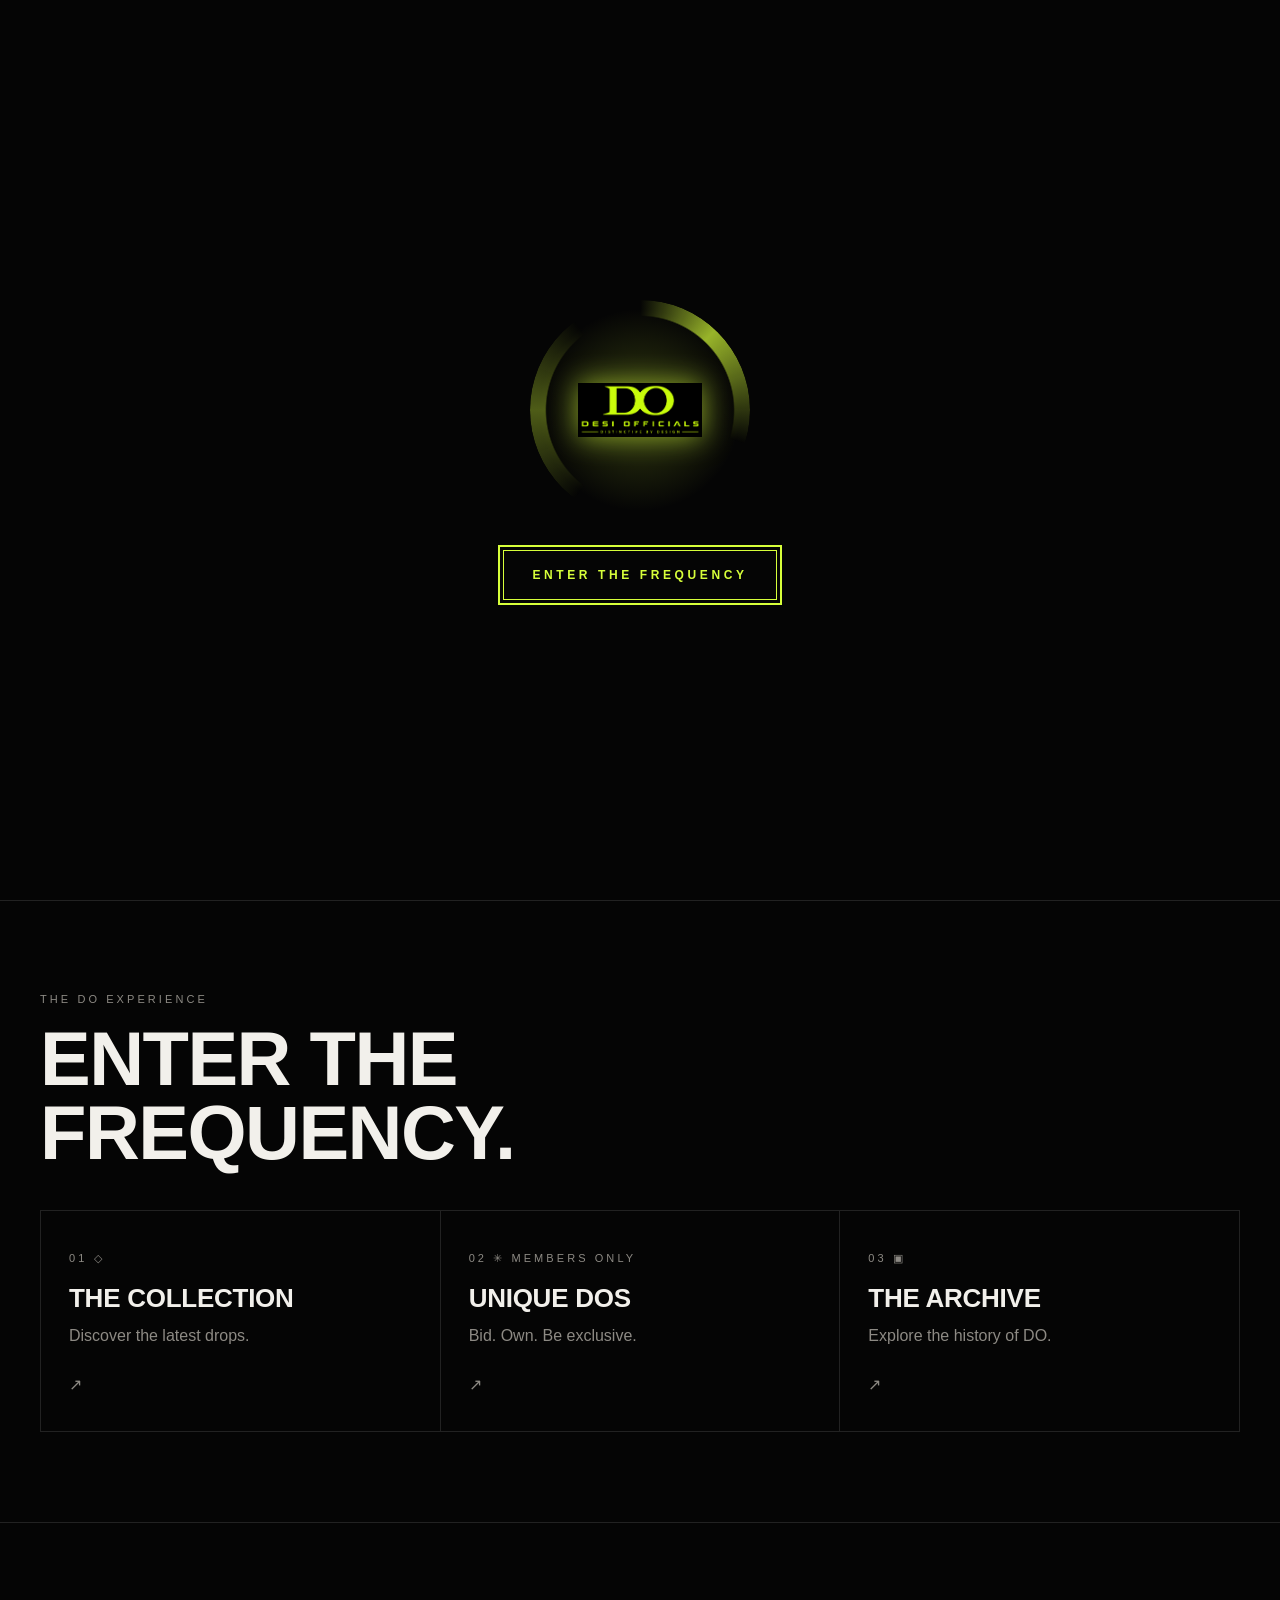
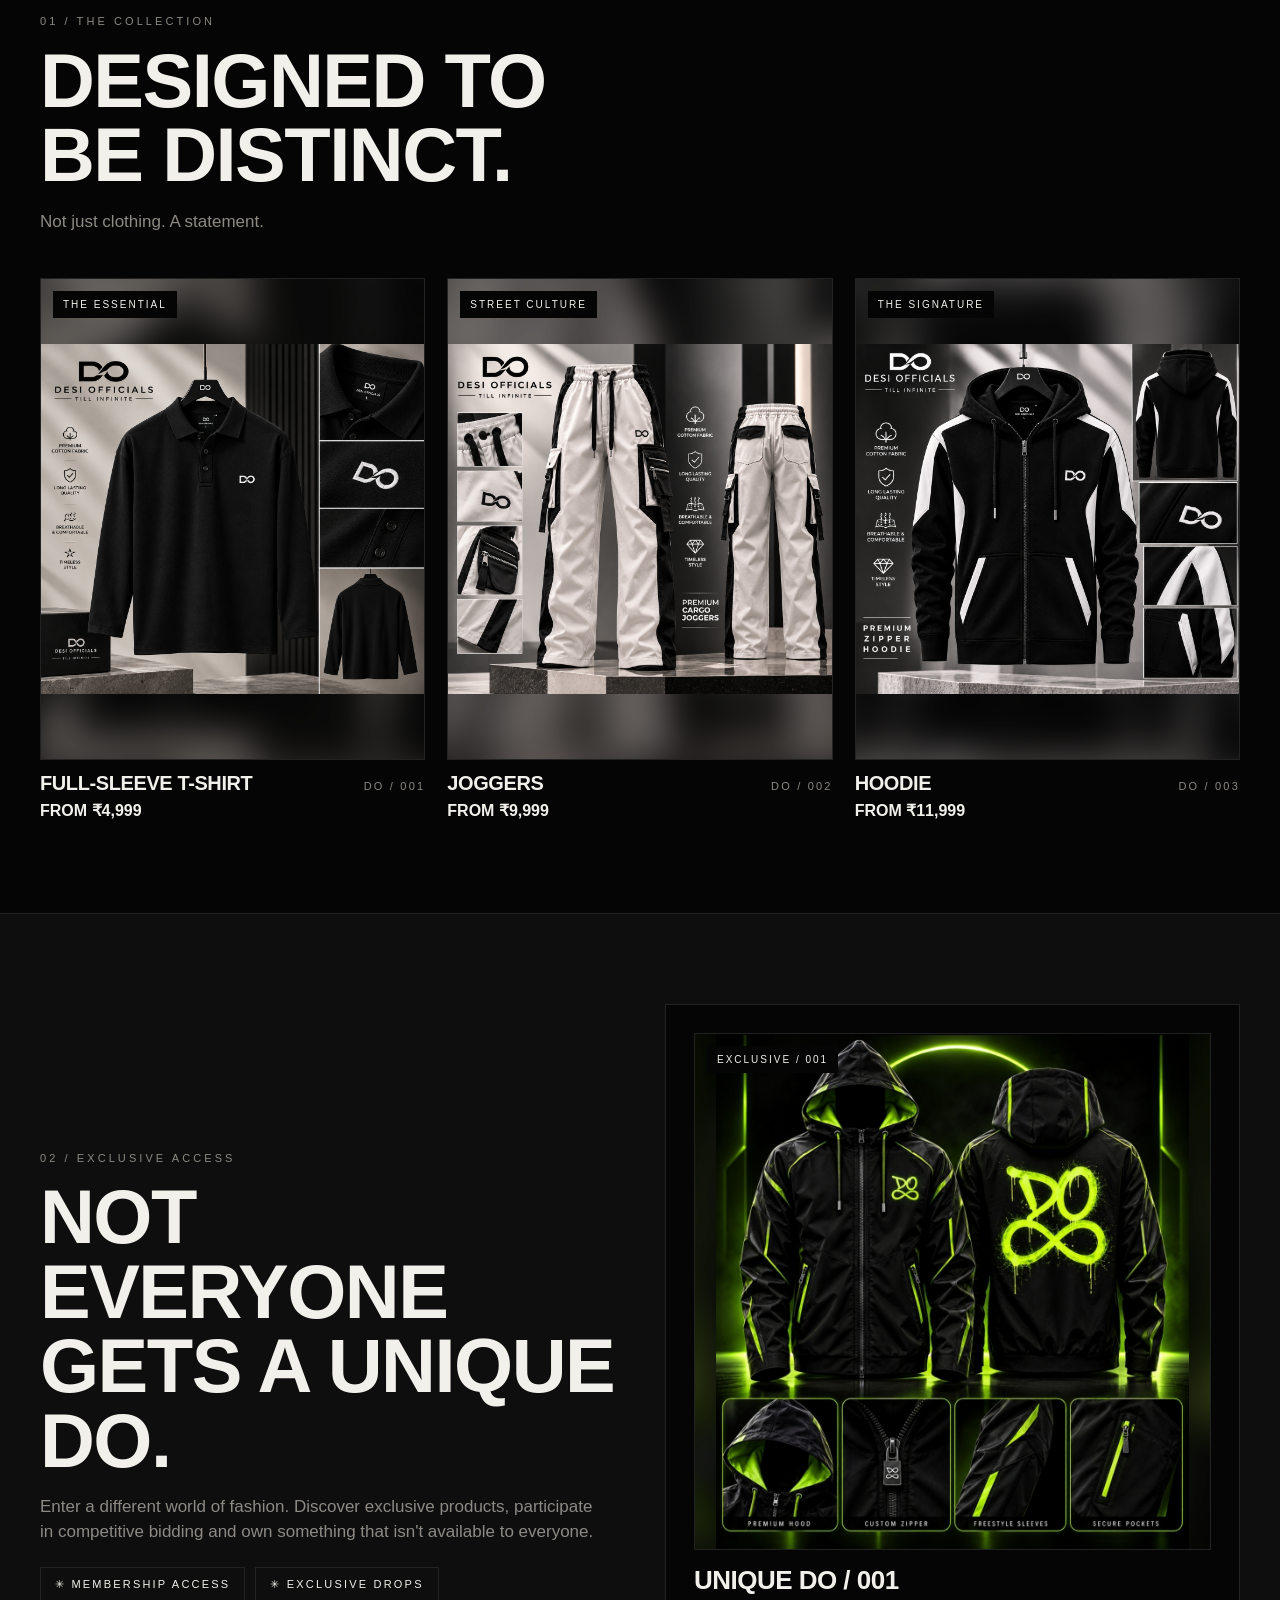
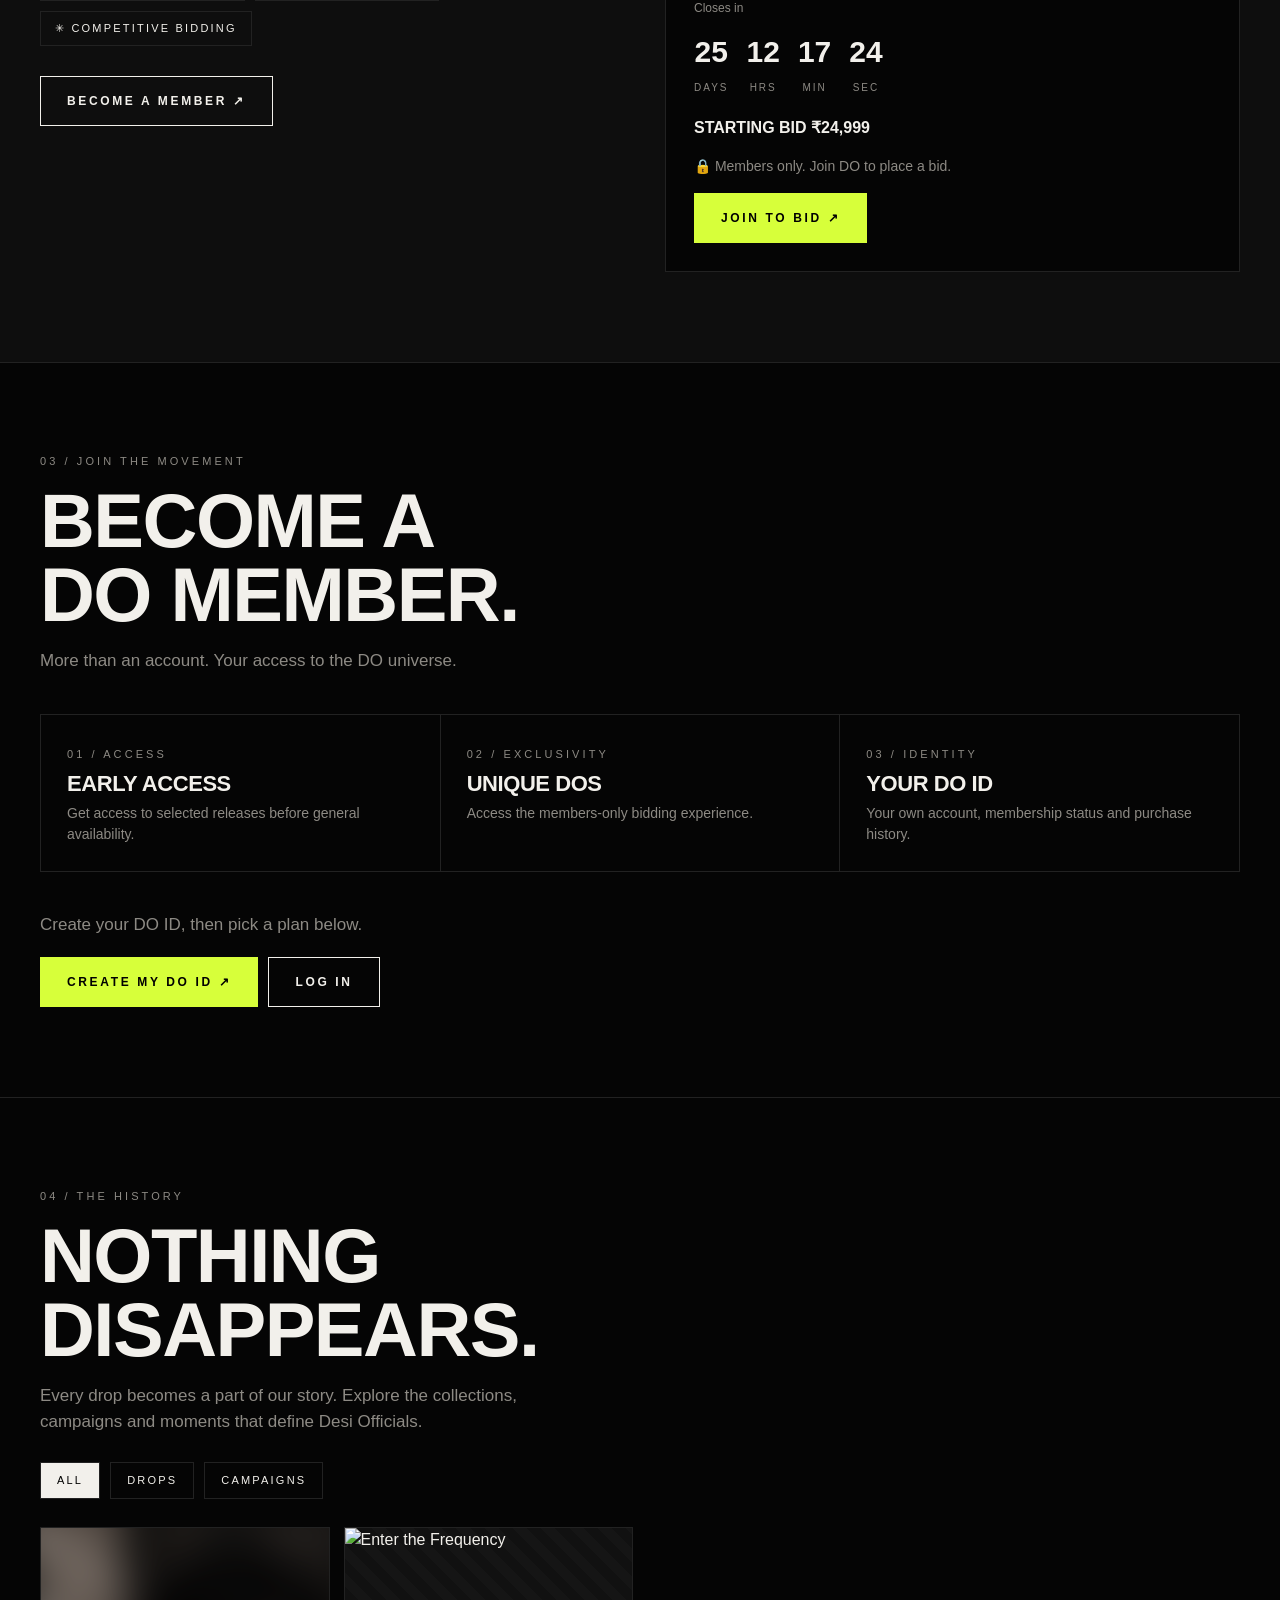
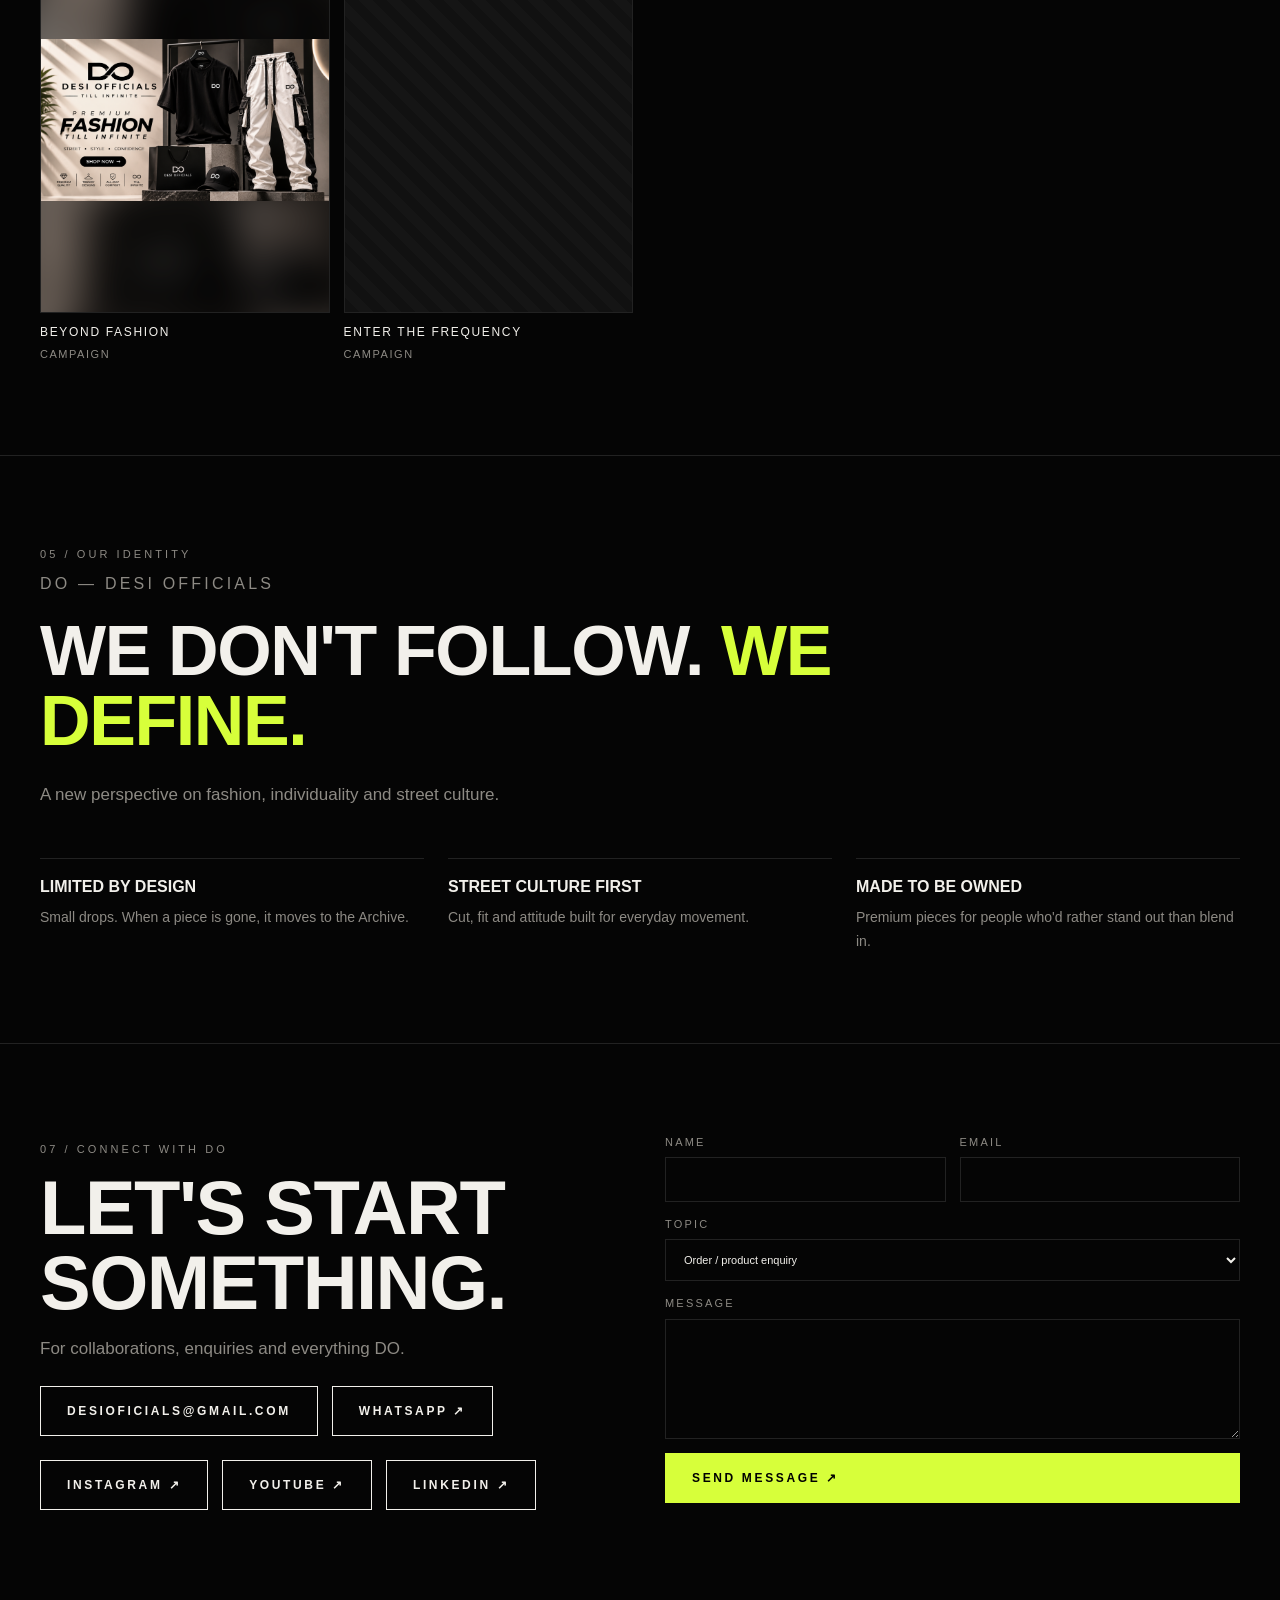
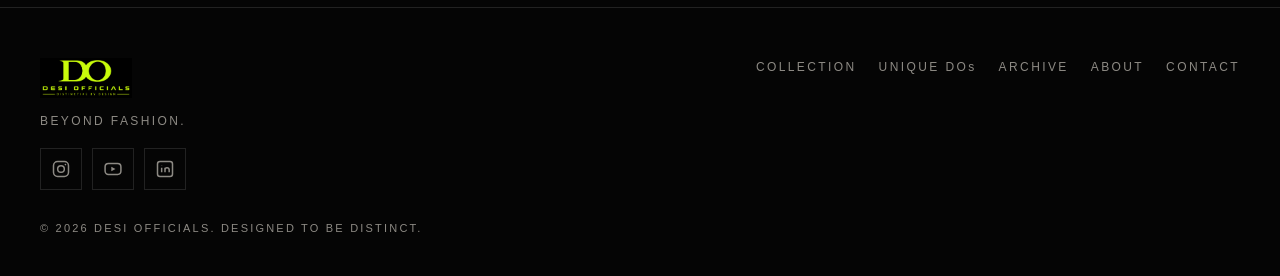
==== commit 037972e5: "Update image path for 'Enter the Frequency' campaign" ====
--- a/index.html
+++ b/index.html
@@ -545,7 +545,7 @@
 /* Campaign tiles in the Archive (products marked "Archived" in the admin are added automatically). */
 const CAMPAIGNS = [
   {t:"Beyond Fashion",y:"Campaign",k:"campaign",img:"assets/images/1.png"},
-  {t:"Enter the Frequency",y:"Campaign",k:"campaign",img:"assets/images/2.png"}
+  {t:"Enter the Frequency",y:"Campaign",k:"campaign",img:"assets/images/enter-the-frequency-2026.png"}
 ];
 let PRODUCTS = [];
 
--- a/membership.css
+++ b/membership.css
@@ -0,0 +1,66 @@
+.dm-plans{display:grid;grid-template-columns:repeat(3,1fr);gap:16px;margin-top:40px}
+@media (max-width:900px){.dm-plans{grid-template-columns:1fr}}
+.dm-plan{position:relative;border:1px solid var(--line);padding:28px 22px;background:var(--bg)}
+.dm-plan.best{border-color:var(--acc)}
+.dm-tag{position:absolute;top:-10px;left:16px;background:var(--acc);color:#000;font-size:10px;letter-spacing:.14em;padding:4px 8px;font-weight:700}
+.dm-plan-name{letter-spacing:.2em;font-size:11px;color:var(--mute);text-transform:uppercase}
+.dm-price{font-size:44px;font-weight:900;letter-spacing:-.02em;margin:8px 0 2px}
+.dm-plan ul{list-style:none;margin:16px 0 4px;font-size:13px;line-height:1.9;color:var(--mute)}
+.dm-plan li::before{content:"✳ ";color:var(--acc)}
+
+.dm-dlg{width:min(420px,94vw);padding:28px 22px;position:relative;background:var(--bg);color:var(--fg);border:1px solid var(--line)}
+.dm-dlg::backdrop{background:rgba(0,0,0,.78);backdrop-filter:blur(4px)}
+.dm-dlg h3{margin:0 0 14px;font-size:18px}
+.dm-x{position:absolute;top:8px;right:12px;font-size:26px;line-height:1}
+.dm-btn{display:block;width:100%;margin-top:16px;padding:14px;background:var(--acc);color:#000;text-align:center;font-weight:700;letter-spacing:.14em;font-size:12px;cursor:pointer;border:0}
+.dm-link{margin-top:14px;color:var(--mute);text-decoration:underline;font-size:13px;background:none;border:0;cursor:pointer}
+.dm-msg{color:var(--danger);font-size:13px;min-height:1em}
+.dm-dim{color:var(--mute);font-size:13px;margin:4px 0}
+.dm-qr{display:block;margin:14px auto;background:#fff;padding:6px;max-width:100%}
+.dm-upi{text-align:center;font-size:13px;margin-top:10px;user-select:all}
+.dm-mobile{display:none}
+@media (max-width:820px){.dm-mobile{display:block}}
+
+.dm-card{position:relative;aspect-ratio:1.586/1;min-height:210px;padding:16px 18px;border-radius:18px;overflow:hidden;color:#fff;display:flex;flex-direction:column;justify-content:space-between;border:2px solid #b6ff00;box-shadow:0 0 18px rgba(182,255,0,.55),inset 0 0 22px rgba(182,255,0,.18);background:radial-gradient(circle at 88% 28%,rgba(215,255,58,.55),rgba(120,200,0,.18) 22%,transparent 45%),radial-gradient(circle at 70% 90%,rgba(215,255,58,.18),transparent 40%),#030303}
+.dm-card::before{content:"";position:absolute;right:-40px;top:-40px;width:200px;height:200px;border-radius:50%;background:conic-gradient(from 0deg,transparent,rgba(215,255,58,.5),transparent 40%,rgba(215,255,58,.25),transparent);filter:blur(6px);animation:dmSpin 14s linear infinite}
+@keyframes dmSpin{to{transform:rotate(360deg)}}
+.dm-card>*{position:relative}
+.dm-card-top,.dm-card-bot{display:flex;justify-content:space-between;gap:8px;font-size:10px;letter-spacing:.12em}
+.dm-card-tag{color:var(--acc)}
+.dm-card-mid{display:flex;align-items:center;gap:14px}
+.dm-card-logo{flex:0 0 34%;text-align:center;padding-right:14px;border-right:1px solid rgba(255,255,255,.25)}
+.dm-card-logo img{width:100%;max-width:96px;margin:auto;filter:drop-shadow(0 0 8px rgba(182,255,0,.7))}
+.dm-card-logo small{display:block;font-size:8px;letter-spacing:.3em}
+.dm-card-name{font-size:clamp(15px,5vw,22px);font-weight:900;letter-spacing:.04em;text-transform:uppercase;overflow-wrap:anywhere}
+.dm-card-id{margin:4px 0;color:#b6ff00;font-weight:800;font-size:clamp(13px,4.2vw,19px);letter-spacing:.06em;text-shadow:0 0 10px rgba(182,255,0,.6)}
+.dm-card-since{font-size:10px;letter-spacing:.14em}
+.dm-card-fine{font-size:10px;letter-spacing:.35em;opacity:.85}
+
+.burger{font-size:0;border-color:var(--line);background:var(--bg2)}
+.burger::before,.burger::after{content:"";position:absolute;left:12px;right:12px;height:2px;background:var(--fg);transition:right .3s var(--ease)}
+.burger::before{top:13px;box-shadow:0 7px 0 var(--fg)}
+.burger::after{top:27px;right:22px;background:var(--acc)}
+.burger:hover{border-color:var(--acc)}
+.burger[aria-expanded="true"]::after{right:12px}
+.menu{overflow:auto;background:radial-gradient(120% 60% at 0 0,rgba(215,255,58,.10),transparent 60%),var(--bg)}
+.menu::before{content:"";position:fixed;inset:0;pointer-events:none;background:repeating-linear-gradient(0deg,transparent 0 39px,rgba(255,255,255,.035) 39px 40px)}
+.menu>*{position:relative}
+.menu a{display:flex;align-items:baseline;transition:transform .3s var(--ease),color .3s}
+.menu a small{color:var(--acc);font-family:monospace}
+.menu a:hover,.menu a:focus-visible{color:var(--acc);transform:translateX(10px)}
+.menu.open a{animation:dmIn .5s var(--ease) both}
+@keyframes dmIn{from{opacity:0;transform:translateX(-18px)}}
+.dmc{display:block;width:100%;position:relative;margin:0 0 22px;padding:20px;text-align:left;overflow:hidden;border:1px solid var(--line);background:linear-gradient(135deg,#111,#070707)}
+.dmc::before{content:"";position:absolute;top:-1px;left:-1px;width:26px;height:26px;border-top:2px solid var(--acc);border-left:2px solid var(--acc)}
+.dmc::after{content:"DO";position:absolute;right:-6px;bottom:-24px;font-size:96px;font-weight:900;line-height:1;color:rgba(215,255,58,.07)}
+.dmc small{display:block;margin-bottom:10px;font:700 10px/1 monospace;letter-spacing:.24em;color:var(--acc)}
+.dmc b{display:block;font-size:22px;font-weight:900;letter-spacing:.06em;text-transform:uppercase}
+.dmc span{display:block;margin-top:6px;font-size:12px;color:var(--mute)}
+
+.dm-orbit{position:relative;width:min(220px,50vw);aspect-ratio:1;margin:0 auto 30px;display:grid;place-items:center}
+.dm-orbit::before,.dm-orbit::after{content:"";position:absolute;inset:0;border-radius:50%}
+.dm-orbit::before{background:conic-gradient(from 0deg,transparent 0,rgba(215,255,58,.7) 12%,transparent 30%,transparent 60%,rgba(215,255,58,.35) 75%,transparent 90%);-webkit-mask:radial-gradient(circle,transparent 60%,#000 61%);mask:radial-gradient(circle,transparent 60%,#000 61%);animation:dmSpin 10s linear infinite}
+.dm-orbit::after{background:radial-gradient(circle,rgba(215,255,58,.22),transparent 65%);animation:dmPulse 4s ease-in-out infinite}
+.dm-orbit img{width:56%;margin:0;position:relative;z-index:1;filter:drop-shadow(0 0 14px rgba(215,255,58,.6))}
+@keyframes dmPulse{50%{opacity:.4;transform:scale(1.08)}}
+@media (prefers-reduced-motion:reduce){.dm-card::before,.dm-orbit::before,.dm-orbit::after{animation:none}}
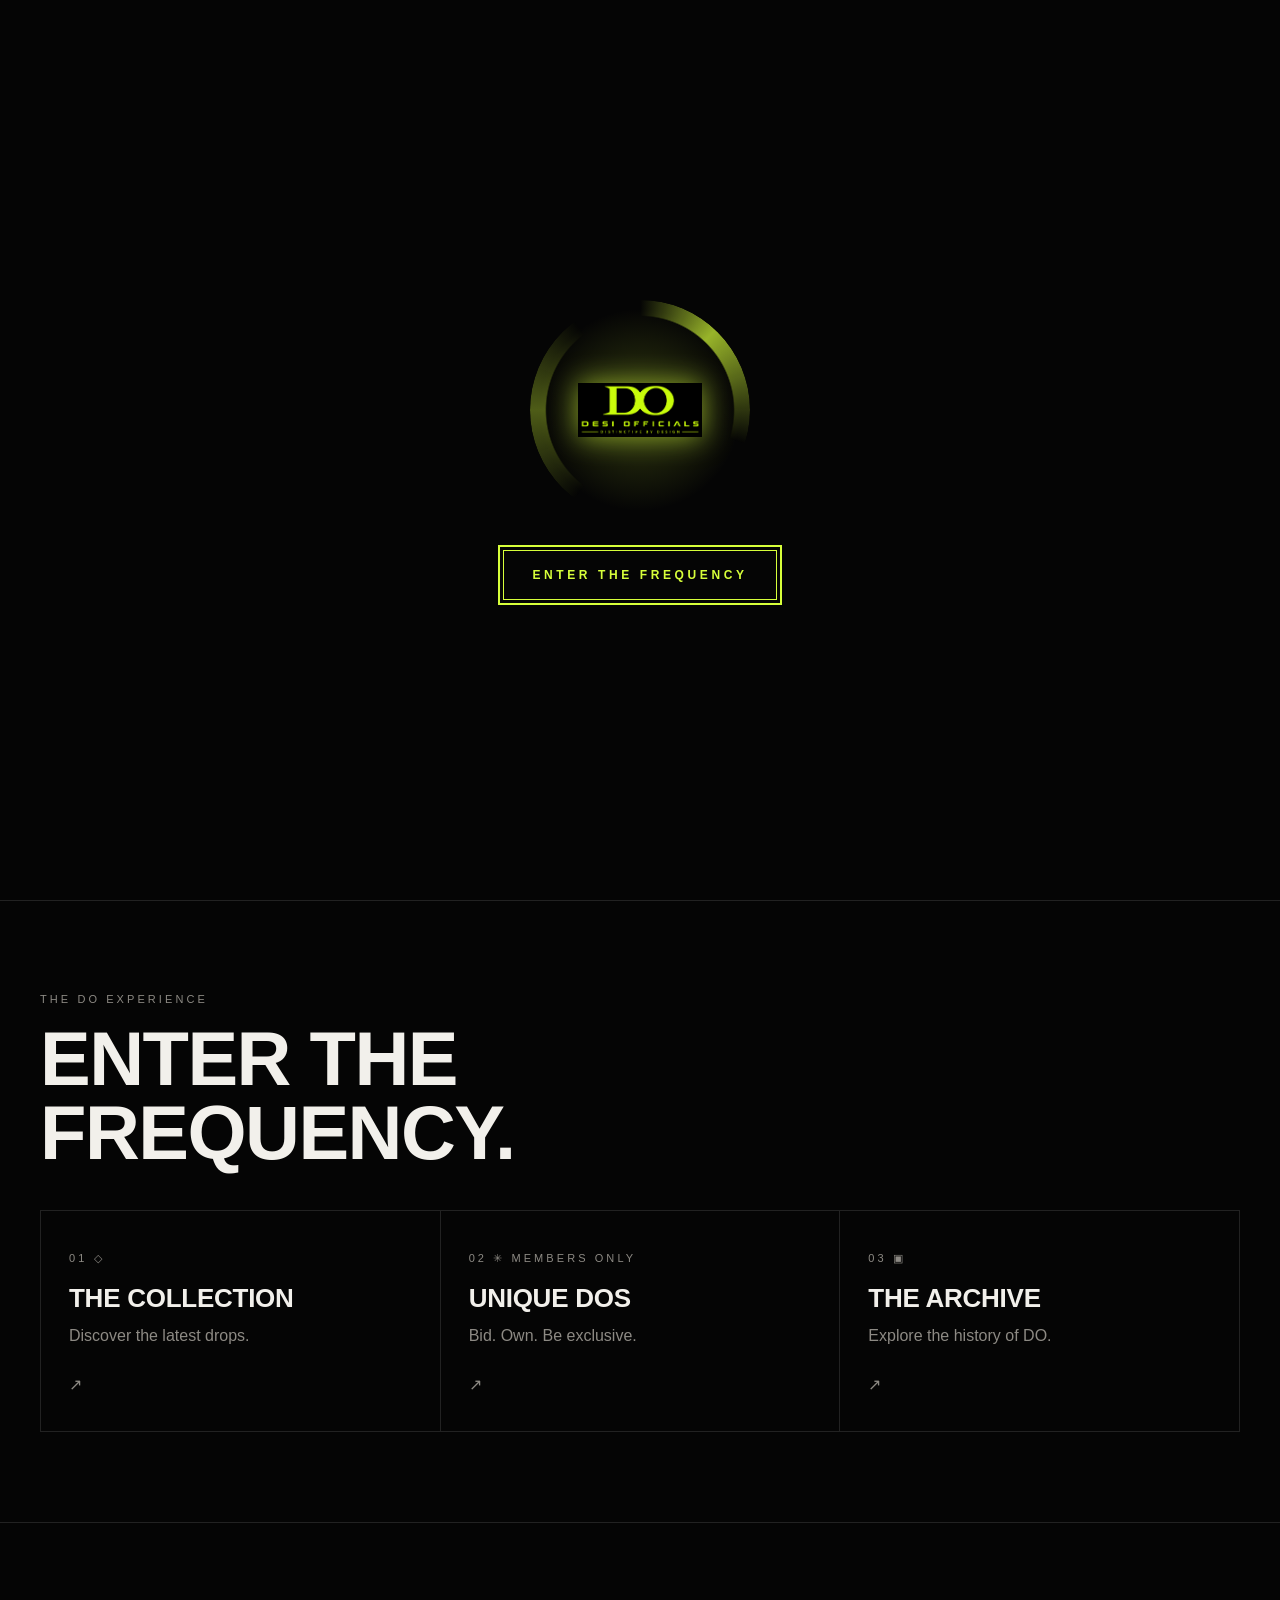
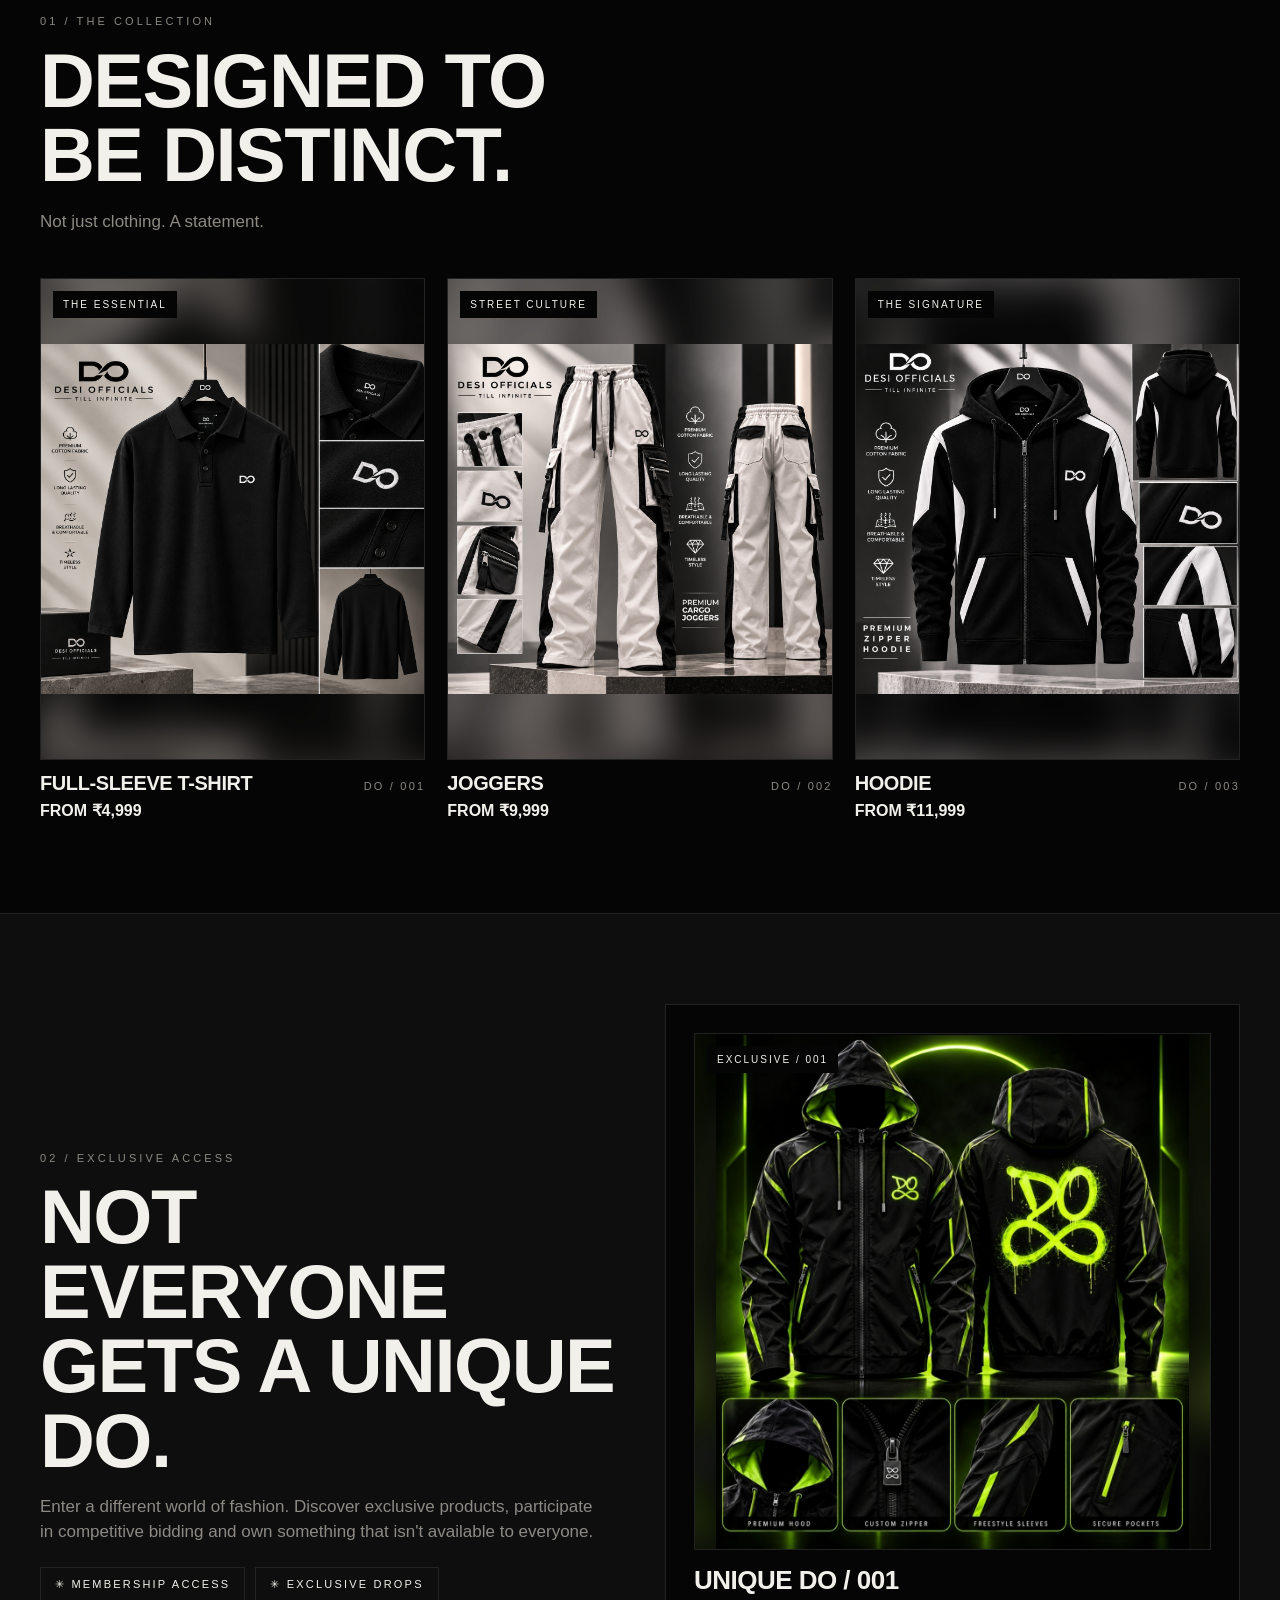
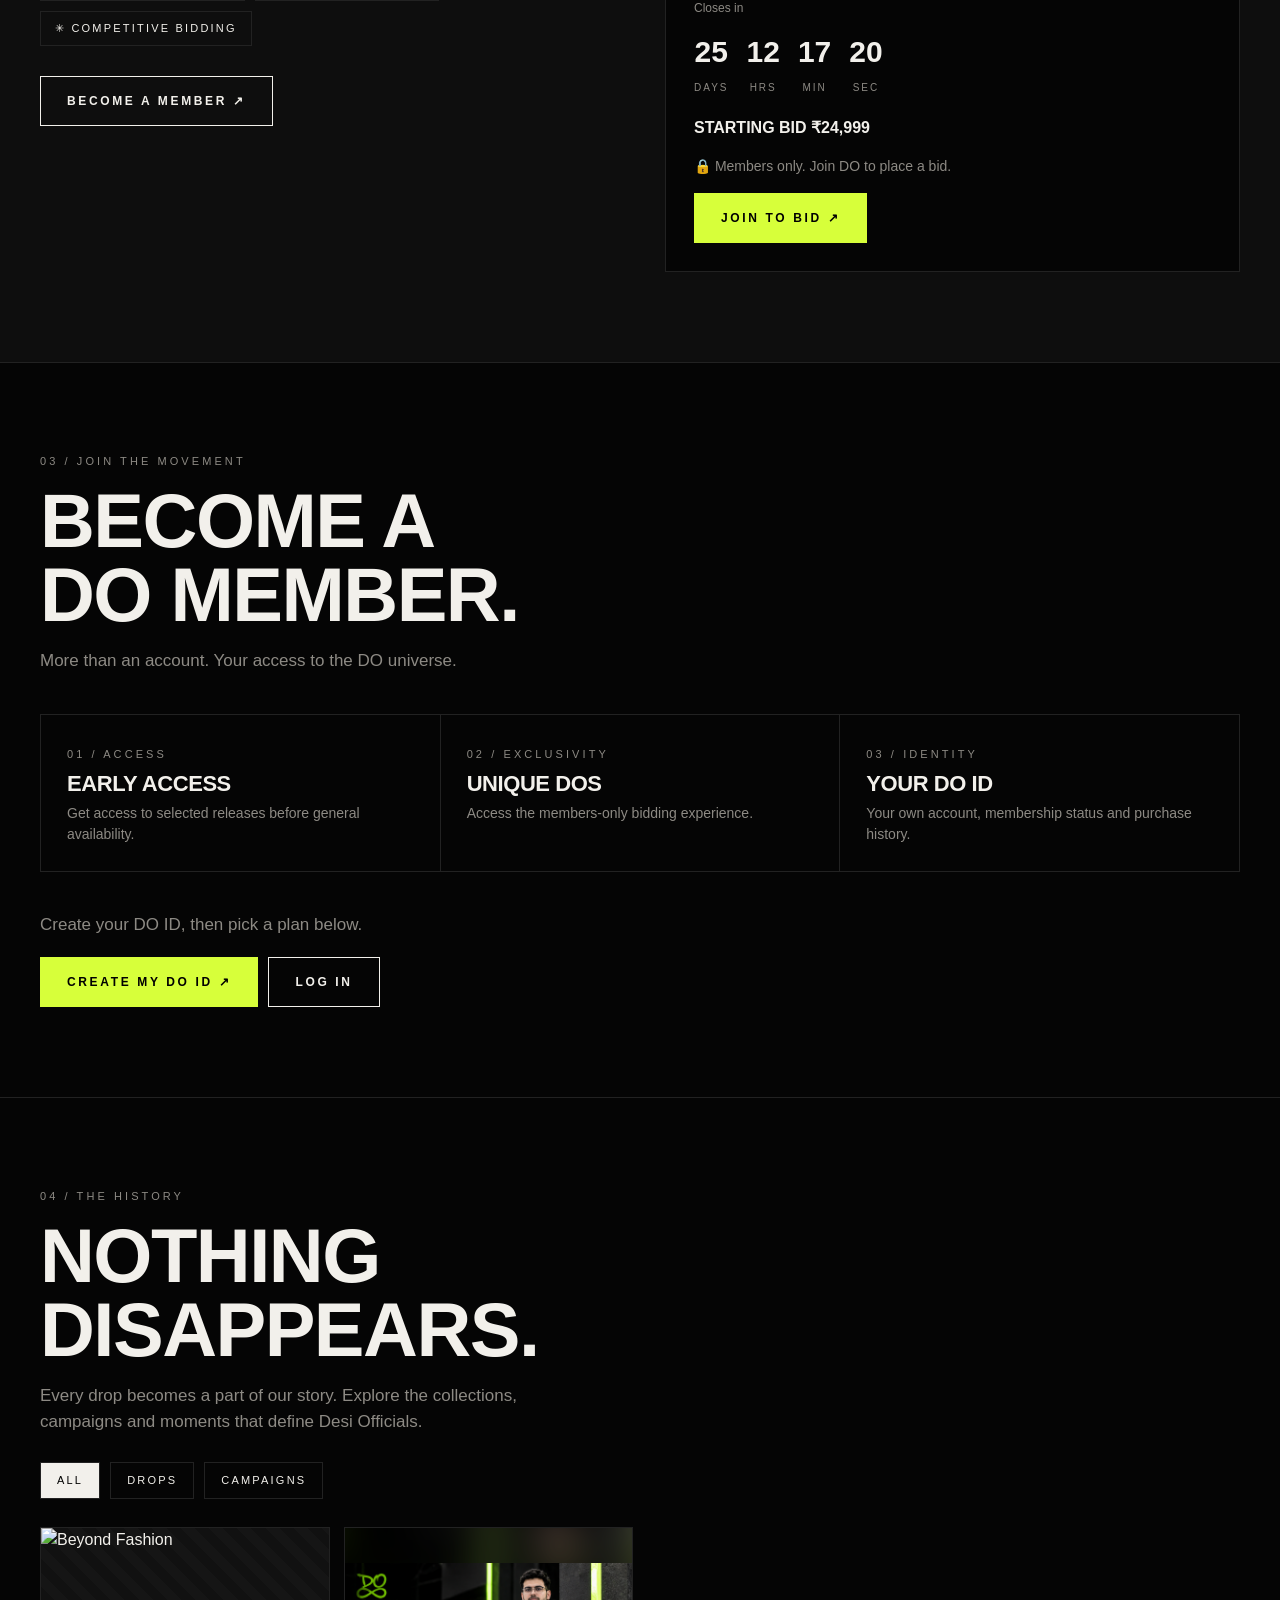
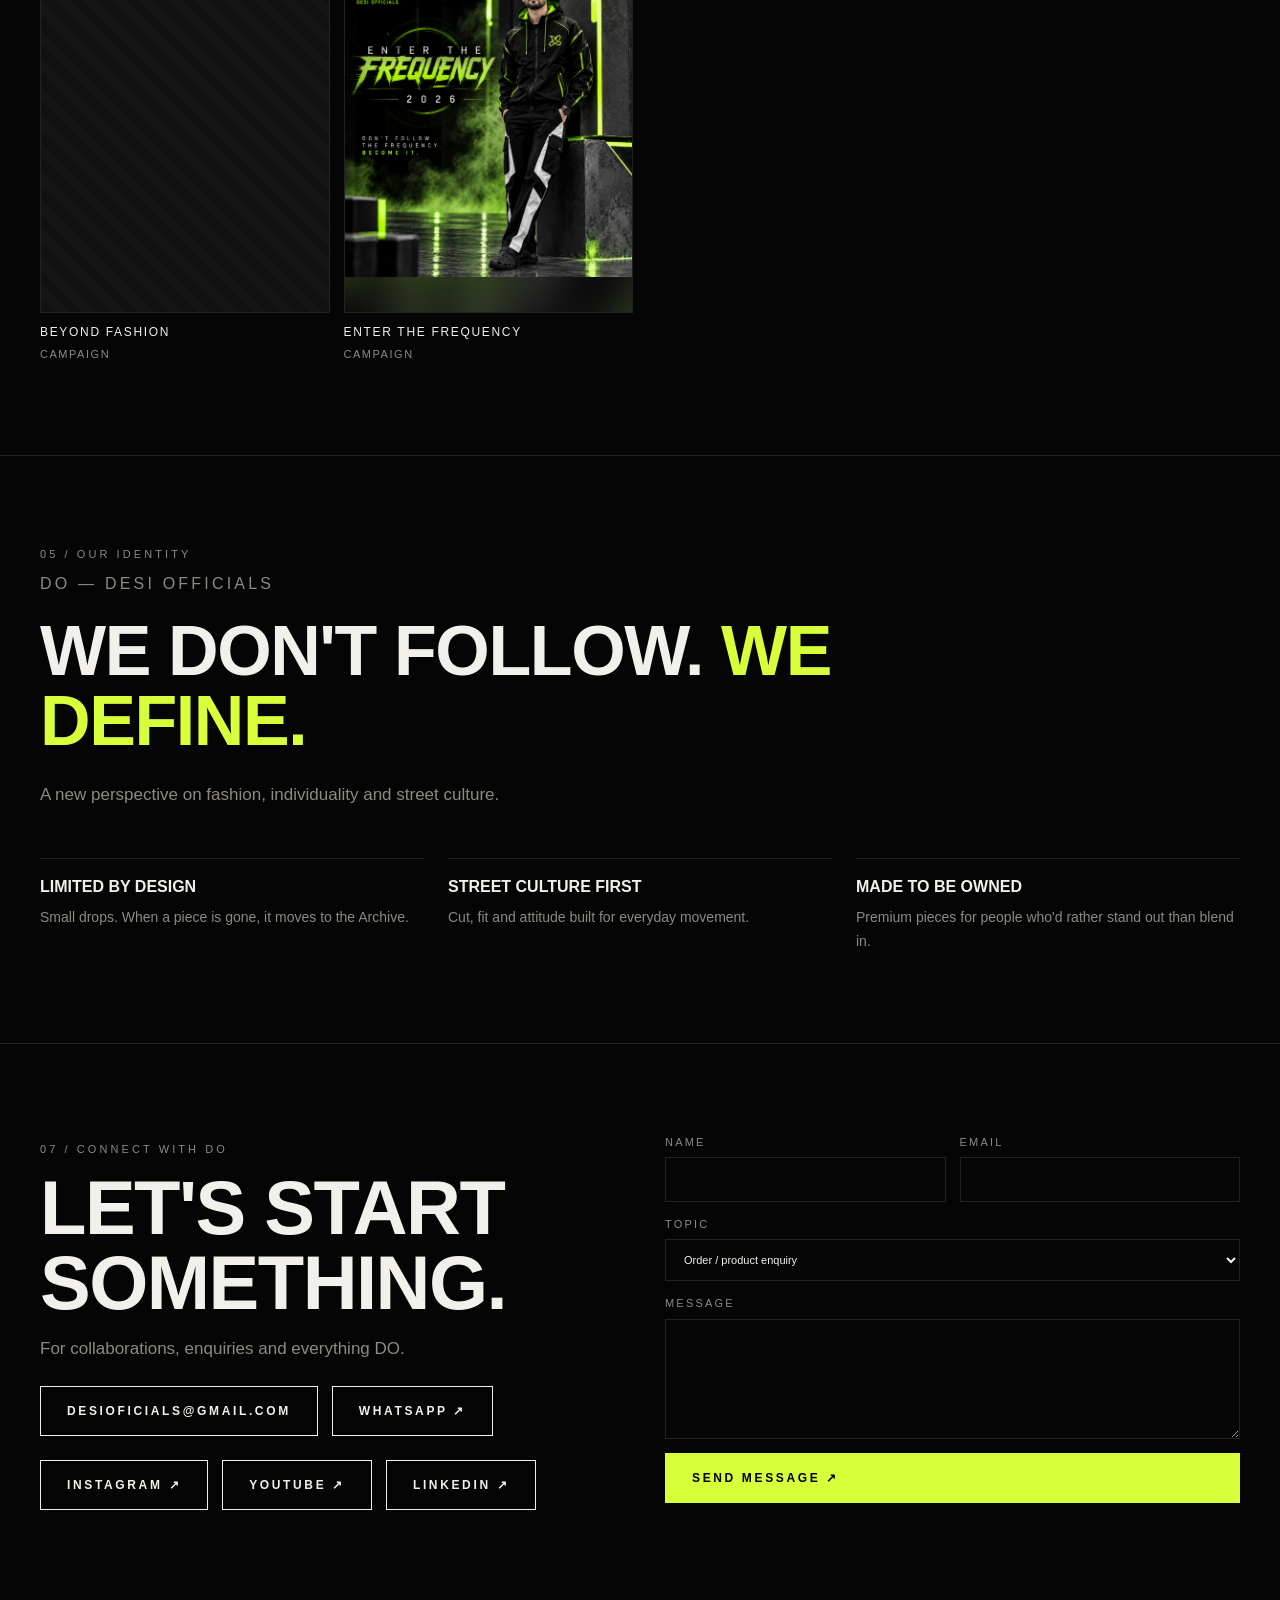
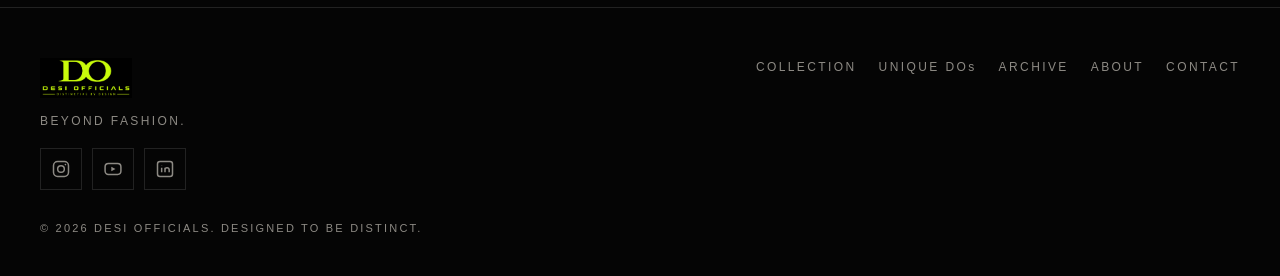
==== commit 98a9b300: "Update campaign image for Beyond Fashion" ====
--- a/index.html
+++ b/index.html
@@ -544,7 +544,7 @@
 ];
 /* Campaign tiles in the Archive (products marked "Archived" in the admin are added automatically). */
 const CAMPAIGNS = [
-  {t:"Beyond Fashion",y:"Campaign",k:"campaign",img:"assets/images/1.png"},
+  {t:"Beyond Fashion",y:"Campaign",k:"campaign",img:"assets/images/beyond-fashion-2026.png"},
   {t:"Enter the Frequency",y:"Campaign",k:"campaign",img:"assets/images/enter-the-frequency-2026.png"}
 ];
 let PRODUCTS = [];
